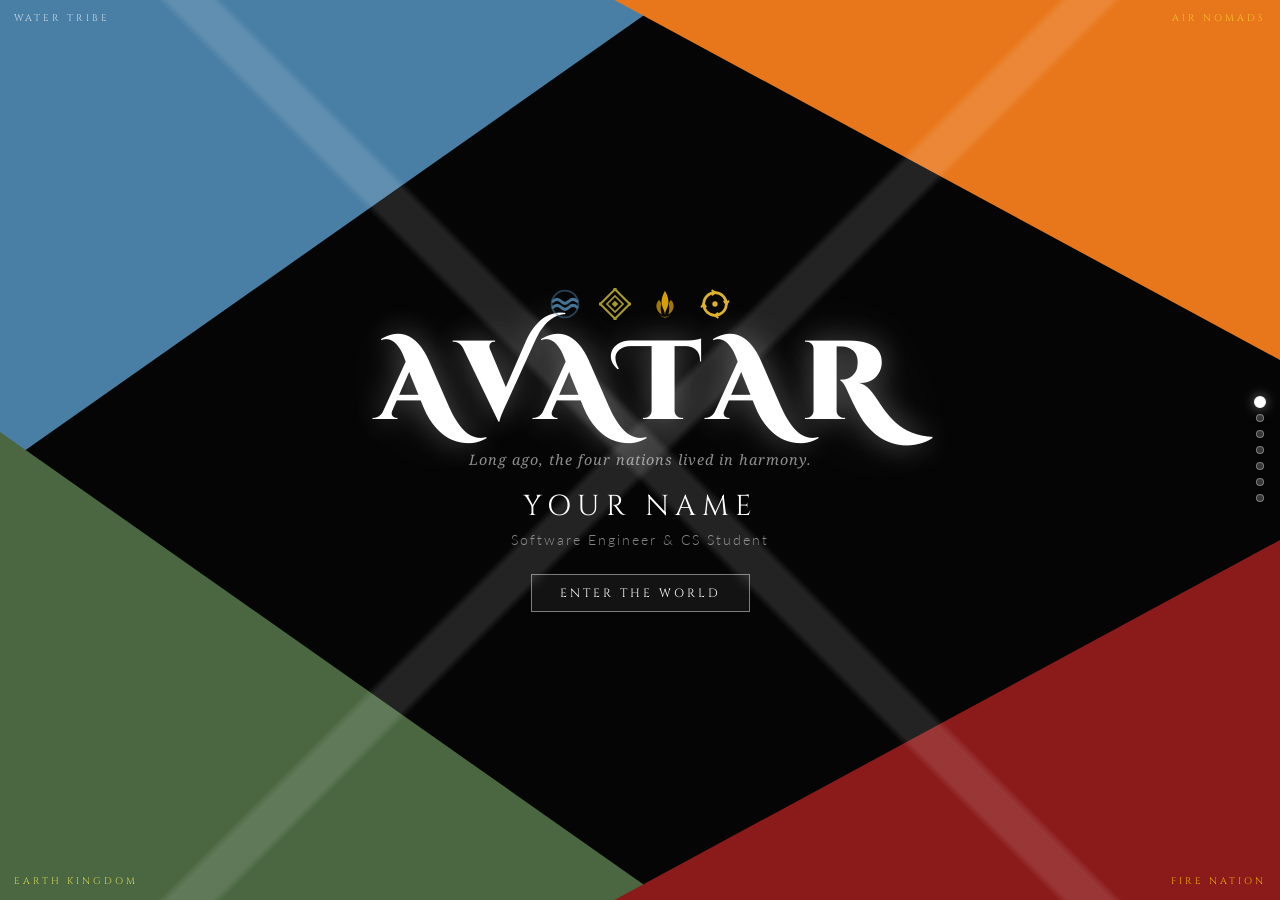
==== ATLA/index.html @ 9f396a76 "First implementation of professional portfolio - need to add 1 coding project(s) and 3 non code base" ====
<!DOCTYPE html>
<html lang="en">
<head>
  <meta charset="UTF-8" />
  <meta name="viewport" content="width=device-width, initial-scale=1.0" />
  <title>YOUR NAME — Portfolio</title>
  <link rel="stylesheet" href="style.css" />
  <link rel="preconnect" href="https://fonts.googleapis.com" />
  <link rel="preconnect" href="https://fonts.gstatic.com" crossorigin />
  <link href="https://fonts.googleapis.com/css2?family=Cinzel:wght@400;600;900&family=Cinzel+Decorative:wght@400;700;900&family=Lato:ital,wght@0,300;0,400;0,700;1,300&family=Noto+Serif:ital,wght@0,400;0,600;1,400&display=swap" rel="stylesheet" />
</head>
<body>
<div class="scenes-wrap">

<!-- ═══════════════════════════════════════════════════
     SCENE 1 · INTRO — Four Nations opening
═══════════════════════════════════════════════════ -->
<section class="scene" id="s-intro">
  <!-- Four corner triangle panels -->
  <div class="intro-tri ip-water"></div>
  <div class="intro-tri ip-earth"></div>
  <div class="intro-tri ip-fire"></div>
  <div class="intro-tri ip-air"></div>

  <!-- Diamond center void — title lives here -->
  <div class="intro-center">
    <div class="element-row">
      <!-- Water Tribe: two sinusoidal waves inside a circle -->
      <span class="el-sym el-water">
        <svg viewBox="0 0 24 24" fill="none" xmlns="http://www.w3.org/2000/svg" aria-hidden="true" width="1em" height="1em">
          <circle cx="12" cy="12" r="10" stroke="currentColor" stroke-width="1.4" opacity="0.55"/>
          <path d="M3 10 Q6 7 9 10 Q12 13 15 10 Q18 7 21 10" stroke="currentColor" stroke-width="2.2" stroke-linecap="round"/>
          <path d="M3 14.5 Q6 11.5 9 14.5 Q12 17.5 15 14.5 Q18 11.5 21 14.5" stroke="currentColor" stroke-width="2.2" stroke-linecap="round"/>
        </svg>
      </span>
      <!-- Earth Kingdom: three nested diamonds with cardinal dots -->
      <span class="el-sym el-earth">
        <svg viewBox="0 0 24 24" fill="none" xmlns="http://www.w3.org/2000/svg" aria-hidden="true" width="1em" height="1em">
          <path d="M12 1 L23 12 L12 23 L1 12 Z" stroke="currentColor" stroke-width="1.6"/>
          <path d="M12 6 L18 12 L12 18 L6 12 Z" stroke="currentColor" stroke-width="1.3"/>
          <path d="M12 9.5 L14.5 12 L12 14.5 L9.5 12 Z" fill="currentColor"/>
          <circle cx="12" cy="1"  r="1.3" fill="currentColor"/>
          <circle cx="23" cy="12" r="1.3" fill="currentColor"/>
          <circle cx="12" cy="23" r="1.3" fill="currentColor"/>
          <circle cx="1"  cy="12" r="1.3" fill="currentColor"/>
        </svg>
      </span>
      <!-- Fire Nation: triple-pronged upward flame crown -->
      <span class="el-sym el-fire">
        <svg viewBox="0 0 24 24" fill="none" xmlns="http://www.w3.org/2000/svg" aria-hidden="true" width="1em" height="1em">
          <path d="M7.5 9 C5.5 11 5 13.5 6 16 C7 18.5 9 19.5 9.5 20 C9 18 8.5 15 9 13 C9.5 11 8.5 10 7.5 9Z" fill="currentColor" opacity="0.75"/>
          <path d="M16.5 9 C18.5 11 19 13.5 18 16 C17 18.5 15 19.5 14.5 20 C15 18 15.5 15 15 13 C14.5 11 15.5 10 16.5 9Z" fill="currentColor" opacity="0.75"/>
          <path d="M12 2 C10 5.5 9 9 9.5 12 C10 15 12 17.5 12 20 C12 17.5 14 15 14.5 12 C15 9 14 5.5 12 2Z" fill="currentColor"/>
          <path d="M7.5 20 Q10 22 12 22.5 Q14 22 16.5 20 Q14 21.5 12 21.5 Q10 21.5 7.5 20Z" fill="currentColor" opacity="0.55"/>
        </svg>
      </span>
      <!-- Air Nomads: four clockwise rotating arrows (pinwheel) -->
      <span class="el-sym el-air">
        <svg viewBox="0 0 24 24" fill="none" xmlns="http://www.w3.org/2000/svg" aria-hidden="true" width="1em" height="1em">
          <path d="M12 3.5 A8.5 8.5 0 0 1 20.5 12" stroke="currentColor" stroke-width="2" stroke-linecap="round"/>
          <path d="M19 10 L20.5 12 L22 10"         stroke="currentColor" stroke-width="1.6" stroke-linecap="round" stroke-linejoin="round"/>
          <path d="M20.5 12 A8.5 8.5 0 0 1 12 20.5" stroke="currentColor" stroke-width="2" stroke-linecap="round"/>
          <path d="M14 19 L12 20.5 L14 22"          stroke="currentColor" stroke-width="1.6" stroke-linecap="round" stroke-linejoin="round"/>
          <path d="M12 20.5 A8.5 8.5 0 0 1 3.5 12"  stroke="currentColor" stroke-width="2" stroke-linecap="round"/>
          <path d="M5 14 L3.5 12 L2 14"             stroke="currentColor" stroke-width="1.6" stroke-linecap="round" stroke-linejoin="round"/>
          <path d="M3.5 12 A8.5 8.5 0 0 1 12 3.5"   stroke="currentColor" stroke-width="2" stroke-linecap="round"/>
          <path d="M10 5 L12 3.5 L10 2"             stroke="currentColor" stroke-width="1.6" stroke-linecap="round" stroke-linejoin="round"/>
          <circle cx="12" cy="12" r="2" fill="currentColor"/>
        </svg>
      </span>
    </div>
    <h1 class="intro-title">AVATAR</h1>
    <p class="intro-tagline">Long ago, the four nations lived in harmony.</p>
    <p class="intro-name">YOUR NAME</p>
    <p class="intro-role">Software Engineer &amp; CS Student</p>
    <button class="enter-btn" id="enterBtn">ENTER THE WORLD</button>
  </div>

  <!-- Corner nation labels -->
  <div class="nation-corner nc-water">WATER TRIBE</div>
  <div class="nation-corner nc-earth">EARTH KINGDOM</div>
  <div class="nation-corner nc-fire">FIRE NATION</div>
  <div class="nation-corner nc-air">AIR NOMADS</div>
</section>

<!-- ═══════════════════════════════════════════════════
     SCENE 2 · WORLD MAP — ATLA parchment map navigation
═══════════════════════════════════════════════════ -->
<section class="scene" id="s-nav">
  <div class="map-wrapper">

  <!-- Oval parchment map — proper aspect ratio, fits the scene -->
  <svg class="atla-map-svg" viewBox="0 0 960 640"
       preserveAspectRatio="xMidYMid meet"
       xmlns="http://www.w3.org/2000/svg" aria-label="Avatar world map">
    <defs>
      <!-- Oval clip for the map interior -->
      <clipPath id="mapOval">
        <ellipse cx="480" cy="320" rx="450" ry="290"/>
      </clipPath>
      <!-- Parchment paper texture -->
      <filter id="mapParch" x="-2%" y="-2%" width="104%" height="104%">
        <feTurbulence type="fractalNoise" baseFrequency="0.85" numOctaves="4" stitchTiles="stitch" result="n"/>
        <feColorMatrix type="saturate" values="0" in="n" result="gn"/>
        <feBlend in="SourceGraphic" in2="gn" mode="multiply" result="b"/>
        <feComposite in="b" in2="SourceGraphic" operator="in"/>
      </filter>
      <!-- Slightly rough ink coastlines -->
      <filter id="mapInk" x="-3%" y="-3%" width="106%" height="106%">
        <feTurbulence type="turbulence" baseFrequency="0.012 0.035" numOctaves="3" result="n"/>
        <feDisplacementMap in="SourceGraphic" in2="n" scale="2.2" xChannelSelector="R" yChannelSelector="G"/>
      </filter>
      <!-- Vignette inside oval -->
      <radialGradient id="mapVig" cx="50%" cy="50%" r="58%">
        <stop offset="50%"  stop-color="rgba(0,0,0,0)"/>
        <stop offset="100%" stop-color="rgba(24,14,4,0.6)"/>
      </radialGradient>
      <!-- Ocean color gradient -->
      <radialGradient id="mapOcean" cx="50%" cy="50%" r="65%">
        <stop offset="0%"   stop-color="#c2d4e0"/>
        <stop offset="60%"  stop-color="#aec4d4"/>
        <stop offset="100%" stop-color="#96b0c4"/>
      </radialGradient>
      <!-- Sea hatching lines -->
      <pattern id="mapSeaLines" x="0" y="0" width="12" height="12" patternUnits="userSpaceOnUse">
        <line x1="0" y1="6" x2="12" y2="6" stroke="rgba(80,115,145,0.20)" stroke-width="0.7"/>
      </pattern>
      <!-- Parchment mat gradient (oval surround) -->
      <radialGradient id="mapMat" cx="50%" cy="48%" r="58%">
        <stop offset="0%"   stop-color="#dfd0a0"/>
        <stop offset="70%"  stop-color="#c8b880"/>
        <stop offset="100%" stop-color="#b0985a"/>
      </radialGradient>
    </defs>

    <!-- ── Scene bg (visible outside the oval frame) ── -->
    <rect width="960" height="640" fill="#0e0b06"/>

    <!-- ── Parchment mat surround ── -->
    <ellipse cx="480" cy="320" rx="470" ry="306" fill="url(#mapMat)"/>
    <ellipse cx="480" cy="320" rx="470" ry="306" fill="url(#mapMat)" filter="url(#mapParch)" opacity="0.3"/>
    <!-- Outer frame double-line -->
    <ellipse cx="480" cy="320" rx="466" ry="302" fill="none" stroke="#7a5820" stroke-width="2.8" opacity="0.9"/>
    <ellipse cx="480" cy="320" rx="458" ry="294" fill="none" stroke="#7a5820" stroke-width="0.9" opacity="0.5" stroke-dasharray="6,5"/>
    <!-- Cardinal tick marks on frame -->
    <g stroke="#6a4818" stroke-width="1.8" opacity="0.7">
      <line x1="480" y1="14"  x2="480" y2="26"/>
      <line x1="480" y1="614" x2="480" y2="626"/>
      <line x1="10"  y1="320" x2="22"  y2="320"/>
      <line x1="938" y1="320" x2="950" y2="320"/>
    </g>

    <!-- ── All map content clipped to the inner oval ── -->
    <g clip-path="url(#mapOval)">

      <!-- Ocean base -->
      <rect x="30" y="30" width="900" height="580" fill="url(#mapOcean)"/>
      <!-- Sea horizontal lines (classical cartographic style) -->
      <rect x="30" y="30" width="900" height="580" fill="url(#mapSeaLines)"/>
      <!-- Light parchment grain on ocean -->
      <rect x="30" y="30" width="900" height="580" fill="url(#mapOcean)" filter="url(#mapParch)" opacity="0.18"/>

      <!-- ── Latitude grid ── -->
      <g stroke="rgba(90,70,35,0.15)" stroke-width="0.7" fill="none">
        <line x1="30" y1="160" x2="930" y2="160"/>
        <line x1="30" y1="240" x2="930" y2="240"/>
        <line x1="30" y1="320" x2="930" y2="320"/>
        <line x1="30" y1="400" x2="930" y2="400"/>
        <line x1="30" y1="480" x2="930" y2="480"/>
        <line x1="170" y1="30" x2="170" y2="610"/>
        <line x1="320" y1="30" x2="320" y2="610"/>
        <line x1="470" y1="30" x2="470" y2="610"/>
        <line x1="620" y1="30" x2="620" y2="610"/>
        <line x1="770" y1="30" x2="770" y2="610"/>
      </g>
      <!-- Equator (slightly bolder) -->
      <line x1="30" y1="320" x2="930" y2="320" stroke="rgba(90,70,35,0.28)" stroke-width="1"/>

      <!-- ── NORTHERN WATER TRIBE — top polar mass ── -->
      <g filter="url(#mapInk)">
        <path d="M 426,96 C 437,52 456,29 480,23 C 504,29 523,52 534,96
                 C 542,124 524,148 480,152 C 436,148 418,124 426,96 Z"
              fill="#c0d8e8" stroke="#3a6882" stroke-width="1.8" opacity="0.9"/>
        <!-- Ice cracks -->
        <path d="M437 66 L458 60 M463 82 L488 76 M446 104 L473 98 M490 110 L516 104"
              stroke="#88b2c8" stroke-width="0.9" fill="none" opacity="0.55"/>
        <text x="480" y="112" font-family="Georgia,serif" font-size="9.5" fill="#183a52"
              text-anchor="middle" font-style="italic" letter-spacing="0.5" opacity="0.9">NORTHERN WATER TRIBE</text>
      </g>

      <!-- ── EARTH KINGDOM — large central continent ── -->
      <g filter="url(#mapInk)">
        <!-- Main landmass -->
        <path d="M 176,192
                 C 196,156 244,138 292,134
                 C 340,130 388,146 427,162
                 C 464,178 494,206 514,234
                 C 532,260 538,293 534,326
                 C 530,359 518,388 501,413
                 C 482,441 457,461 429,472
                 C 400,484 366,488 332,481
                 C 298,474 268,457 246,434
                 C 219,408 202,374 193,338
                 C 181,297 172,256 172,222
                 C 172,208 174,198 176,192 Z"
              fill="#b4c88c" stroke="#3a5020" stroke-width="2" opacity="0.95"/>
        <!-- Parchment grain on land -->
        <path d="M 176,192 C 196,156 244,138 292,134 C 340,130 388,146 427,162 C 464,178 494,206 514,234 C 532,260 538,293 534,326 C 530,359 518,388 501,413 C 482,441 457,461 429,472 C 400,484 366,488 332,481 C 298,474 268,457 246,434 C 219,408 202,374 193,338 C 181,297 172,256 172,222 C 172,208 174,198 176,192 Z"
              fill="url(#mapMat)" filter="url(#mapParch)" opacity="0.22"/>

        <!-- Western mountain range (prominent) -->
        <g fill="none" stroke="#3a5020" stroke-width="1.5" opacity="0.72">
          <path d="M183 232 L196 210 L209 232"/><path d="M200 230 L213 208 L226 230"/>
          <path d="M218 234 L230 214 L242 234"/>
          <path d="M179 268 L192 246 L205 268"/><path d="M196 266 L209 244 L222 266"/>
          <path d="M183 302 L195 283 L207 302"/>
          <path d="M178 336 L189 318 L200 336"/>
        </g>
        <!-- Northern coast mountains -->
        <g fill="none" stroke="#3a5020" stroke-width="1.1" opacity="0.6">
          <path d="M304 150 L314 134 L324 150"/><path d="M318 148 L328 133 L338 148"/>
          <path d="M334 151 L344 136 L354 151"/>
        </g>
        <!-- Eastern plateau cliffs -->
        <g fill="none" stroke="#3a5020" stroke-width="1.1" opacity="0.55">
          <path d="M502 225 L510 210 L518 225"/><path d="M512 223 L520 209 L528 223"/>
        </g>

        <!-- Ba Sing Se — double-walled city marker -->
        <circle cx="442" cy="275" r="9"  fill="none" stroke="#3a5020" stroke-width="1.8"/>
        <circle cx="442" cy="275" r="15" fill="none" stroke="#3a5020" stroke-width="0.9" stroke-dasharray="3,3" opacity="0.5"/>
        <circle cx="442" cy="275" r="3.5" fill="#3a5020"/>
        <text x="442" y="300" font-family="Georgia,serif" font-size="8.5" fill="#222e10"
              text-anchor="middle" font-style="italic" opacity="0.88">Ba Sing Se</text>

        <!-- Si Wong Desert -->
        <ellipse cx="454" cy="378" rx="44" ry="22" fill="rgba(198,168,88,0.55)"/>
        <text x="454" y="384" font-family="Georgia,serif" font-size="7.5" fill="#5a4510"
              text-anchor="middle" font-style="italic" opacity="0.8">Si Wong Desert</text>

        <!-- Foggy Swamp -->
        <ellipse cx="238" cy="338" rx="26" ry="17" fill="rgba(72,104,54,0.38)"/>
        <text x="238" y="343" font-family="Georgia,serif" font-size="6.5" fill="#2a3e10"
              text-anchor="middle" font-style="italic" opacity="0.72">Foggy Swamp</text>

        <!-- EARTH KINGDOM label -->
        <text x="352" y="224" font-family="Georgia,serif" font-size="15.5" fill="#1e2e0a"
              text-anchor="middle" font-weight="bold" letter-spacing="3" opacity="0.82">EARTH KINGDOM</text>
      </g>

      <!-- ── FIRE NATION — eastern volcanic archipelago ── -->
      <g filter="url(#mapInk)">
        <!-- Main island -->
        <path d="M 666,228 C 684,210 716,204 746,216 C 776,228 792,259 787,290
                 C 782,320 760,340 733,346 C 706,352 681,336 669,312
                 C 656,286 656,249 666,228 Z"
              fill="#c89088" stroke="#5a2212" stroke-width="2" opacity="0.95"/>
        <!-- Volcano on main island -->
        <path d="M727 250 L720 266 L734 266 Z" fill="#5a2212" opacity="0.72"/>
        <path d="M727 248 L724 242 L730 242 Z" fill="#b04020" opacity="0.62"/>
        <!-- Capital dot -->
        <circle cx="718" cy="279" r="3.8" fill="#5a2212" opacity="0.68"/>

        <!-- Island 2 (NE) -->
        <path d="M 744,172 C 758,160 780,158 796,170 C 812,182 815,205 803,219
                 C 791,233 772,235 757,224 C 742,213 742,187 744,172 Z"
              fill="#c49088" stroke="#5a2212" stroke-width="1.6" opacity="0.9"/>

        <!-- Island 3 (SE) -->
        <path d="M 698,363 C 710,351 732,349 746,361 C 760,373 760,394 747,404
                 C 734,414 713,412 702,401 C 690,388 690,373 698,363 Z"
              fill="#be8880" stroke="#5a2212" stroke-width="1.5" opacity="0.88"/>

        <!-- Island 4 (far east) -->
        <path d="M 824,266 C 834,257 852,256 861,267 C 870,278 867,295 855,301
                 C 843,307 827,302 820,291 C 814,280 817,273 824,266 Z"
              fill="#b88078" stroke="#5a2212" stroke-width="1.3" opacity="0.85"/>

        <!-- Island 5 (NW small) -->
        <path d="M 666,163 C 674,156 686,155 693,164 C 700,173 697,186 686,190
                 C 675,194 663,188 659,178 C 656,168 660,167 666,163 Z"
              fill="#b88078" stroke="#5a2212" stroke-width="1.2" opacity="0.82"/>

        <!-- FIRE NATION label -->
        <text x="730" y="322" font-family="Georgia,serif" font-size="12" fill="#280e04"
              text-anchor="middle" font-weight="bold" letter-spacing="2.5" opacity="0.82">FIRE NATION</text>
      </g>

      <!-- ── SOUTHERN WATER TRIBE — bottom polar mass ── -->
      <g filter="url(#mapInk)">
        <path d="M 436,556 C 451,540 469,534 493,538 C 517,542 533,558 533,576
                 C 533,594 515,606 491,610 C 467,614 448,604 436,589
                 C 425,575 428,565 436,556 Z"
              fill="#c0d8e8" stroke="#3a6882" stroke-width="1.6" opacity="0.88"/>
        <path d="M447 568 L466 562 M469 580 L490 574 M495 584 L513 578"
              stroke="#88b2c8" stroke-width="0.9" fill="none" opacity="0.5"/>
        <text x="485" y="584" font-family="Georgia,serif" font-size="9" fill="#183a52"
              text-anchor="middle" font-style="italic" opacity="0.85">SOUTHERN WATER TRIBE</text>
      </g>

      <!-- ── AIR NOMAD TEMPLE MARKERS ── -->
      <!-- Reusable temple symbol repeated at 4 locations -->
      <!-- N. Air Temple ~(200,202) — NW mountains of EK -->
      <g fill="rgba(168,148,72,0.5)" stroke="#5a4818" stroke-width="1.4" opacity="0.88">
        <path d="M200 207 L211 185 L222 207 Z"/>
        <rect x="207" y="203" width="8" height="6" rx="1"/>
        <circle cx="211" cy="182" r="2.5" fill="rgba(210,178,72,0.7)" stroke="none"/>
        <text x="228" y="203" font-family="Georgia,serif" font-size="7.5" fill="#3a2e0a" font-style="italic">N. Air Temple</text>
      </g>
      <!-- E. Air Temple ~(614,260) — between EK and Fire Nation -->
      <g fill="rgba(168,148,72,0.5)" stroke="#5a4818" stroke-width="1.4" opacity="0.88">
        <path d="M614 265 L624 243 L634 265 Z"/>
        <rect x="620" y="261" width="8" height="6" rx="1"/>
        <circle cx="624" cy="240" r="2.5" fill="rgba(210,178,72,0.7)" stroke="none"/>
        <text x="638" y="261" font-family="Georgia,serif" font-size="7.5" fill="#3a2e0a" font-style="italic">E. Air Temple</text>
      </g>
      <!-- W. Air Temple ~(153,384) — western coast cliffs -->
      <g fill="rgba(168,148,72,0.5)" stroke="#5a4818" stroke-width="1.4" opacity="0.88">
        <path d="M153 389 L163 367 L173 389 Z"/>
        <rect x="159" y="385" width="8" height="6" rx="1"/>
        <circle cx="163" cy="364" r="2.5" fill="rgba(210,178,72,0.7)" stroke="none"/>
        <text x="177" y="385" font-family="Georgia,serif" font-size="7.5" fill="#3a2e0a" font-style="italic">W. Air Temple</text>
      </g>
      <!-- S. Air Temple — small island south of EK -->
      <g filter="url(#mapInk)">
        <path d="M 432,504 C 442,494 460,492 470,501 C 480,510 478,527 466,532
                 C 454,537 437,531 431,521 C 425,511 427,511 432,504 Z"
              fill="#b0c48a" stroke="#3a5020" stroke-width="1.2" opacity="0.82"/>
      </g>
      <g fill="rgba(168,148,72,0.5)" stroke="#5a4818" stroke-width="1.4" opacity="0.88">
        <path d="M444 511 L453 490 L462 511 Z"/>
        <rect x="449" y="507" width="8" height="6" rx="1"/>
        <circle cx="453" cy="487" r="2.5" fill="rgba(210,178,72,0.7)" stroke="none"/>
        <text x="466" y="508" font-family="Georgia,serif" font-size="7.5" fill="#3a2e0a" font-style="italic">S. Air Temple</text>
      </g>

      <!-- ── Ocean labels ── -->
      <text x="620" y="454" font-family="Georgia,serif" font-size="12" fill="#2e4c6a"
            text-anchor="middle" font-style="italic" opacity="0.42" transform="rotate(-6 620 454)">Eastern Sea</text>
      <text x="145" y="434" font-family="Georgia,serif" font-size="10" fill="#2e4c6a"
            text-anchor="middle" font-style="italic" opacity="0.4" transform="rotate(8 145 434)">Western Sea</text>
      <text x="590" y="195" font-family="Georgia,serif" font-size="10" fill="#2e4c6a"
            text-anchor="middle" font-style="italic" opacity="0.38">Northern Sea</text>
      <text x="420" y="488" font-family="Georgia,serif" font-size="9" fill="#2e4c6a"
            text-anchor="middle" font-style="italic" opacity="0.36">Southern Sea</text>

      <!-- ── Compass rose (inside map, bottom-right corner) ── -->
      <g transform="translate(858,557)">
        <circle r="42" fill="rgba(196,182,144,0.6)" stroke="#6a5020" stroke-width="1.4" opacity="0.72"/>
        <circle r="30" fill="none" stroke="#6a5020" stroke-width="0.65" opacity="0.4"/>
        <!-- Cardinal arrows -->
        <path d="M0 -42 L5.5 -25 L0 -18 L-5.5 -25 Z"  fill="#2e1c06"/>
        <path d="M0  42 L5.5  25 L0  18 L-5.5  25 Z"  fill="#7a5828" opacity="0.82"/>
        <path d="M-42 0 L-25 5.5 L-18 0 L-25 -5.5 Z"  fill="#7a5828" opacity="0.82"/>
        <path d="M42  0 L25  5.5 L18  0 L25 -5.5 Z"   fill="#7a5828" opacity="0.82"/>
        <!-- Intercardinals -->
        <path d="M28 -28 L21 -16 L18 -18 Z" fill="#9a7840" opacity="0.55"/>
        <path d="M28  28 L21  16 L18  18 Z" fill="#9a7840" opacity="0.55"/>
        <path d="M-28 28 L-21 16 L-18 18 Z" fill="#9a7840" opacity="0.55"/>
        <path d="M-28-28 L-21-16 L-18-18 Z" fill="#9a7840" opacity="0.55"/>
        <circle r="4.5" fill="#2e1c06"/><circle r="2.2" fill="#c8a060"/>
        <text x="0"   y="-48" font-family="Georgia,serif" font-size="11" fill="#1e1004" text-anchor="middle" font-weight="bold">N</text>
        <text x="0"   y="57"  font-family="Georgia,serif" font-size="9"  fill="#1e1004" text-anchor="middle">S</text>
        <text x="-54" y="4"   font-family="Georgia,serif" font-size="9"  fill="#1e1004" text-anchor="middle">W</text>
        <text x="54"  y="4"   font-family="Georgia,serif" font-size="9"  fill="#1e1004" text-anchor="middle">E</text>
      </g>

      <!-- ── Title cartouche (top-left) ── -->
      <rect x="30" y="34" width="178" height="46" rx="5" fill="rgba(206,190,148,0.78)" stroke="#6a5020" stroke-width="1.5"/>
      <rect x="34" y="38" width="170" height="38" rx="4" fill="none" stroke="#6a5020" stroke-width="0.7" opacity="0.55"/>
      <text x="119" y="57"  font-family="Georgia,serif" font-size="12.5" fill="#1c1004"
            text-anchor="middle" letter-spacing="1.5" font-weight="bold">THE FOUR NATIONS</text>
      <text x="119" y="70"  font-family="Georgia,serif" font-size="7.5"  fill="#3e2e10"
            text-anchor="middle" letter-spacing="1" font-style="italic">Known World · Cartographic Survey</text>

      <!-- Inner vignette (aged darkening toward edges) -->
      <ellipse cx="480" cy="320" rx="450" ry="290" fill="url(#mapVig)"/>
    </g><!-- /clip -->

    <!-- Oval border stroke on top of clipped content -->
    <ellipse cx="480" cy="320" rx="450" ry="290" fill="none" stroke="#5a3e12" stroke-width="2.2"/>
    <ellipse cx="480" cy="320" rx="446" ry="286" fill="none" stroke="#c0a060" stroke-width="0.7" opacity="0.35"/>

  </svg>

  <!-- ── Map navigation pins (positioned % over the map wrapper) ── -->
  <div class="map-pins">
    <!-- Northern Water Tribe — top center polar cap -->
    <a href="#s-projects" class="map-pin mp-water" style="top:14%;left:50%">
      <div class="pin-dot">
        <svg viewBox="0 0 24 24" fill="none" xmlns="http://www.w3.org/2000/svg" aria-hidden="true">
          <circle cx="12" cy="12" r="10" stroke="currentColor" stroke-width="1.4" opacity="0.55"/>
          <path d="M3 10 Q6 7 9 10 Q12 13 15 10 Q18 7 21 10" stroke="currentColor" stroke-width="2.2" stroke-linecap="round"/>
          <path d="M3 14.5 Q6 11.5 9 14.5 Q12 17.5 15 14.5 Q18 11.5 21 14.5" stroke="currentColor" stroke-width="2.2" stroke-linecap="round"/>
        </svg>
      </div>
      <div class="pin-label"><span class="pl-nation">Water Tribe</span><span class="pl-dest">Projects →</span></div>
    </a>
    <!-- Earth Kingdom — large central continent -->
    <a href="#s-skills" class="map-pin mp-earth" style="top:44%;left:36%">
      <div class="pin-dot">
        <svg viewBox="0 0 24 24" fill="none" xmlns="http://www.w3.org/2000/svg" aria-hidden="true">
          <path d="M12 1 L23 12 L12 23 L1 12 Z" stroke="currentColor" stroke-width="1.6"/>
          <path d="M12 6 L18 12 L12 18 L6 12 Z" stroke="currentColor" stroke-width="1.3"/>
          <path d="M12 9.5 L14.5 12 L12 14.5 L9.5 12 Z" fill="currentColor"/>
          <circle cx="12" cy="1"  r="1.3" fill="currentColor"/>
          <circle cx="23" cy="12" r="1.3" fill="currentColor"/>
          <circle cx="12" cy="23" r="1.3" fill="currentColor"/>
          <circle cx="1"  cy="12" r="1.3" fill="currentColor"/>
        </svg>
      </div>
      <div class="pin-label"><span class="pl-nation">Earth Kingdom</span><span class="pl-dest">Skills →</span></div>
    </a>
    <!-- Fire Nation — eastern archipelago -->
    <a href="#s-experience" class="map-pin mp-fire" style="top:39%;left:76%">
      <div class="pin-dot">
        <svg viewBox="0 0 24 24" fill="none" xmlns="http://www.w3.org/2000/svg" aria-hidden="true">
          <path d="M7.5 9 C5.5 11 5 13.5 6 16 C7 18.5 9 19.5 9.5 20 C9 18 8.5 15 9 13 C9.5 11 8.5 10 7.5 9Z" fill="currentColor" opacity="0.75"/>
          <path d="M16.5 9 C18.5 11 19 13.5 18 16 C17 18.5 15 19.5 14.5 20 C15 18 15.5 15 15 13 C14.5 11 15.5 10 16.5 9Z" fill="currentColor" opacity="0.75"/>
          <path d="M12 2 C10 5.5 9 9 9.5 12 C10 15 12 17.5 12 20 C12 17.5 14 15 14.5 12 C15 9 14 5.5 12 2Z" fill="currentColor"/>
        </svg>
      </div>
      <div class="pin-label"><span class="pl-nation">Fire Nation</span><span class="pl-dest">Experience →</span></div>
    </a>
    <!-- Air Nomads — Northern Air Temple in EK mountains -->
    <a href="#s-about" class="map-pin mp-air" style="top:29%;left:19%">
      <div class="pin-dot">
        <svg viewBox="0 0 24 24" fill="none" xmlns="http://www.w3.org/2000/svg" aria-hidden="true">
          <path d="M12 3.5 A8.5 8.5 0 0 1 20.5 12" stroke="currentColor" stroke-width="2" stroke-linecap="round"/>
          <path d="M19 10 L20.5 12 L22 10"          stroke="currentColor" stroke-width="1.6" stroke-linecap="round" stroke-linejoin="round"/>
          <path d="M20.5 12 A8.5 8.5 0 0 1 12 20.5"  stroke="currentColor" stroke-width="2" stroke-linecap="round"/>
          <path d="M14 19 L12 20.5 L14 22"           stroke="currentColor" stroke-width="1.6" stroke-linecap="round" stroke-linejoin="round"/>
          <path d="M12 20.5 A8.5 8.5 0 0 1 3.5 12"   stroke="currentColor" stroke-width="2" stroke-linecap="round"/>
          <path d="M5 14 L3.5 12 L2 14"              stroke="currentColor" stroke-width="1.6" stroke-linecap="round" stroke-linejoin="round"/>
          <path d="M3.5 12 A8.5 8.5 0 0 1 12 3.5"    stroke="currentColor" stroke-width="2" stroke-linecap="round"/>
          <path d="M10 5 L12 3.5 L10 2"              stroke="currentColor" stroke-width="1.6" stroke-linecap="round" stroke-linejoin="round"/>
          <circle cx="12" cy="12" r="2" fill="currentColor"/>
        </svg>
      </div>
      <div class="pin-label"><span class="pl-nation">Air Nomads</span><span class="pl-dest">About Me →</span></div>
    </a>
    <!-- Avatar — center of the world -->
    <a href="#s-contact" class="map-pin mp-all" style="top:50%;left:50%">
      <div class="pin-dot">
        <svg viewBox="0 0 24 24" xmlns="http://www.w3.org/2000/svg" aria-hidden="true">
          <circle cx="12" cy="12" r="10.5" fill="none" stroke="currentColor" stroke-width="1" opacity="0.45"/>
          <path d="M12 5 A7 7 0 0 1 12 19 A3.5 3.5 0 0 1 12 12 A3.5 3.5 0 0 0 12 5Z" fill="currentColor"/>
          <circle cx="12" cy="12" r="7" fill="none" stroke="currentColor" stroke-width="1.5"/>
          <circle cx="12" cy="15.5" r="1.5" fill="currentColor"/>
          <circle cx="12" cy="8.5"  r="1.5" fill="none" stroke="currentColor" stroke-width="1.2"/>
        </svg>
      </div>
      <div class="pin-label"><span class="pl-nation">Avatar</span><span class="pl-dest">Contact →</span></div>
    </a>
  </div>

  </div><!-- /.map-wrapper -->
</section>

<!-- ═══════════════════════════════════════════════════
     SCENE 3 · ABOUT — Air Nomad Temple
═══════════════════════════════════════════════════ -->
<section class="scene" id="s-about" data-element="air">
  <!-- Dawn sky gradient -->
  <div class="air-sky-bg"></div>

  <!-- Western Air Temple — hangs from cliff, sky fills lower 70% -->
  <svg class="air-temple-svg" viewBox="0 0 1400 560"
       preserveAspectRatio="xMidYMax meet"
       xmlns="http://www.w3.org/2000/svg" aria-label="Western Air Temple">
    <defs>
      <linearGradient id="atSkyG" x1="0" y1="0" x2="0" y2="1">
        <stop offset="0%"   stop-color="#8a3a08"/>
        <stop offset="30%"  stop-color="#c86018"/>
        <stop offset="65%"  stop-color="#f0943c"/>
        <stop offset="100%" stop-color="#fce8b0"/>
      </linearGradient>
      <linearGradient id="atCliffG" x1="0" y1="0" x2="0" y2="1">
        <stop offset="0%"   stop-color="#1e0f06"/>
        <stop offset="100%" stop-color="#4a2810"/>
      </linearGradient>
      <linearGradient id="atTowerG" x1="0" y1="0" x2="0" y2="1">
        <stop offset="0%"   stop-color="#b85510"/>
        <stop offset="100%" stop-color="#f4a030"/>
      </linearGradient>
      <linearGradient id="atEaveG" x1="0" y1="0" x2="0" y2="1">
        <stop offset="0%"   stop-color="#8a3a08"/>
        <stop offset="100%" stop-color="#c86020"/>
      </linearGradient>
    </defs>
    <!-- Sky -->
    <rect x="0" y="0" width="1400" height="560" fill="url(#atSkyG)"/>
    <!-- Atmospheric haze clouds -->
    <ellipse cx="200"  cy="380" rx="200" ry="30" fill="white" opacity="0.07"/>
    <ellipse cx="380"  cy="360" rx="160" ry="22" fill="white" opacity="0.05"/>
    <ellipse cx="900"  cy="350" rx="240" ry="32" fill="white" opacity="0.07"/>
    <ellipse cx="1150" cy="370" rx="200" ry="26" fill="white" opacity="0.05"/>
    <!-- Cliff rock face (top ~28%) -->
    <path d="M0 0 L1400 0 L1400 162
      Q1360 152 1310 168 Q1258 184 1208 158 Q1155 136 1098 164
      Q1042 192 984 158 Q928 134 864 162 Q806 188 742 158
      Q678 134 616 168 Q558 198 498 160 Q440 132 380 166
      Q320 198 258 162 Q198 136 136 168 Q76 196 0 164 Z"
      fill="url(#atCliffG)"/>
    <!-- Cliff strata -->
    <path d="M0 74 Q250 64 500 80 Q750 96 1000 72 Q1200 58 1400 76"
      stroke="#3a1a08" stroke-width="2" fill="none" opacity="0.35"/>
    <path d="M0 112 Q200 100 450 118 Q700 134 950 108 Q1150 90 1400 114"
      stroke="#3a1a08" stroke-width="1.2" fill="none" opacity="0.25"/>
    <!-- Main connecting platform bar -->
    <rect x="224" y="152" width="952" height="20" rx="3" fill="#9a4412"/>
    <rect x="224" y="152" width="952" height="5"  rx="3" fill="#f4a030" opacity="0.35"/>
    <!-- ── TOWER 1 (x=280, shorter) ── -->
    <rect x="258" y="172" width="44" height="148" fill="url(#atTowerG)"/>
    <path d="M234 210 Q280 202 326 210 L318 225 Q280 218 242 225 Z" fill="url(#atEaveG)"/>
    <path d="M226 252 Q280 244 334 252 L325 268 Q280 260 235 268 Z" fill="url(#atEaveG)"/>
    <path d="M218 294 Q280 284 342 294 L332 312 Q280 302 228 312 Z" fill="url(#atEaveG)"/>
    <ellipse cx="280" cy="326" rx="16" ry="10" fill="#ecb100" opacity="0.9"/>
    <rect x="276" y="325" width="8" height="20" fill="#dc8c24"/>
    <ellipse cx="280" cy="348" rx="11" ry="7"  fill="#f4c430" opacity="0.8"/>
    <!-- ── TOWER 2 (x=460, medium-tall) ── -->
    <rect x="436" y="172" width="48" height="190" fill="url(#atTowerG)"/>
    <path d="M408 220 Q460 212 512 220 L502 236 Q460 229 418 236 Z" fill="url(#atEaveG)"/>
    <path d="M398 268 Q460 258 522 268 L512 286 Q460 278 408 286 Z" fill="url(#atEaveG)"/>
    <path d="M388 316 Q460 304 532 316 L521 336 Q460 324 399 336 Z" fill="url(#atEaveG)"/>
    <ellipse cx="460" cy="370" rx="17" ry="11" fill="#ecb100" opacity="0.9"/>
    <rect x="456" y="370" width="8" height="22" fill="#dc8c24"/>
    <ellipse cx="460" cy="395" rx="12" ry="7"  fill="#f4c430" opacity="0.8"/>
    <!-- ── TOWER 3 CENTER (x=700, tallest) ── -->
    <rect x="674" y="154" width="52" height="234" fill="url(#atTowerG)"/>
    <path d="M638 204 Q700 194 762 204 L750 222 Q700 213 650 222 Z" fill="url(#atEaveG)"/>
    <path d="M626 254 Q700 244 774 254 L761 272 Q700 262 639 272 Z" fill="url(#atEaveG)"/>
    <path d="M614 304 Q700 292 786 304 L772 324 Q700 312 628 324 Z" fill="url(#atEaveG)"/>
    <path d="M602 356 Q700 342 798 356 L783 378 Q700 365 617 378 Z" fill="url(#atEaveG)"/>
    <ellipse cx="700" cy="394" rx="20" ry="13" fill="#ecb100" opacity="0.95"/>
    <rect x="696" y="393" width="8" height="28" fill="#dc8c24"/>
    <ellipse cx="700" cy="424" rx="14" ry="9"  fill="#f4c430" opacity="0.85"/>
    <!-- ── TOWER 4 (x=940, medium-tall) ── -->
    <rect x="916" y="172" width="48" height="190" fill="url(#atTowerG)"/>
    <path d="M888 220 Q940 212 992 220 L982 236 Q940 229 898 236 Z" fill="url(#atEaveG)"/>
    <path d="M878 268 Q940 258 1002 268 L992 286 Q940 278 888 286 Z" fill="url(#atEaveG)"/>
    <path d="M868 316 Q940 304 1012 316 L1001 336 Q940 324 879 336 Z" fill="url(#atEaveG)"/>
    <ellipse cx="940" cy="370" rx="17" ry="11" fill="#ecb100" opacity="0.9"/>
    <rect x="936" y="370" width="8" height="22" fill="#dc8c24"/>
    <ellipse cx="940" cy="395" rx="12" ry="7"  fill="#f4c430" opacity="0.8"/>
    <!-- ── TOWER 5 (x=1120, shorter) ── -->
    <rect x="1098" y="172" width="44" height="148" fill="url(#atTowerG)"/>
    <path d="M1074 210 Q1120 202 1166 210 L1158 225 Q1120 218 1082 225 Z" fill="url(#atEaveG)"/>
    <path d="M1066 252 Q1120 244 1174 252 L1165 268 Q1120 260 1075 268 Z" fill="url(#atEaveG)"/>
    <path d="M1058 294 Q1120 284 1182 294 L1172 312 Q1120 302 1068 312 Z" fill="url(#atEaveG)"/>
    <ellipse cx="1120" cy="326" rx="16" ry="10" fill="#ecb100" opacity="0.9"/>
    <rect x="1116" y="325" width="8" height="20" fill="#dc8c24"/>
    <ellipse cx="1120" cy="348" rx="11" ry="7"  fill="#f4c430" opacity="0.8"/>
    <!-- Walkway bridges between towers -->
    <rect x="302"  y="162" width="134" height="9" rx="3" fill="#9a4412" opacity="0.85"/>
    <rect x="484"  y="162" width="190" height="9" rx="3" fill="#9a4412" opacity="0.85"/>
    <rect x="726"  y="162" width="190" height="9" rx="3" fill="#9a4412" opacity="0.85"/>
    <rect x="964"  y="162" width="134" height="9" rx="3" fill="#9a4412" opacity="0.85"/>
    <!-- Air Nomad arrow etched on centre tower -->
    <path d="M694 174 L706 174 M700 168 L700 182" stroke="#f4c430" stroke-width="1.8" opacity="0.6"/>
    <path d="M697 168 L700 163 L703 168" stroke="#f4c430" stroke-width="1.4" fill="none" opacity="0.6"/>
  </svg>

  <!-- Animated clouds -->
  <div class="cloud ac-1"></div>
  <div class="cloud ac-2"></div>
  <div class="cloud ac-3"></div>

  <!-- Appa silhouette flying -->
  <div class="appa-wrap">
    <svg class="appa-svg" viewBox="0 0 340 200" xmlns="http://www.w3.org/2000/svg" aria-label="Appa the flying bison">
      <!-- Body (white fur) -->
      <ellipse cx="165" cy="118" rx="128" ry="56" fill="#ede8e0"/>
      <!-- Brown saddle stripe along back -->
      <ellipse cx="155" cy="64" rx="88" ry="16" fill="#7a5018" opacity="0.85"/>
      <!-- Saddle platform -->
      <rect x="108" y="48" width="96" height="22" rx="8" fill="#956020"/>
      <rect x="120" y="42" width="72" height="14" rx="5" fill="#b87828" opacity="0.7"/>
      <!-- Head -->
      <ellipse cx="272" cy="108" rx="50" ry="44" fill="#ede8e0"/>
      <!-- Horns -->
      <path d="M258 68 Q254 50 249 40" stroke="#c0a878" stroke-width="7" fill="none" stroke-linecap="round"/>
      <path d="M276 64 Q279 46 283 36" stroke="#c0a878" stroke-width="7" fill="none" stroke-linecap="round"/>
      <!-- Eyes -->
      <circle cx="288" cy="100" r="8" fill="#1a1205"/>
      <circle cx="290" cy="98" r="3" fill="white" opacity="0.9"/>
      <!-- Nose -->
      <ellipse cx="314" cy="114" rx="11" ry="7" fill="#c09878"/>
      <ellipse cx="310" cy="114" rx="3.5" ry="3" fill="#7a4830"/>
      <ellipse cx="317" cy="114" rx="3.5" ry="3" fill="#7a4830"/>
      <!-- Smile -->
      <path d="M297 126 Q308 133 318 125" stroke="#7a4830" stroke-width="2.5" fill="none" stroke-linecap="round"/>
      <!-- Forehead arrow (blue) -->
      <path d="M257 85 L282 85 M277 80 L282 85 L277 90" stroke="#4a82c0" stroke-width="3.5" fill="none" stroke-linecap="round" stroke-linejoin="round"/>
      <!-- Tail -->
      <path d="M38 118 Q16 106 8 90 Q4 74 18 72 Q30 72 36 86 Q28 76 40 80Z" fill="#ede8e0"/>
      <!-- Six legs -->
      <rect x="86"  y="166" width="24" height="30" rx="11" fill="#d8d0c0"/>
      <rect x="124" y="168" width="24" height="28" rx="11" fill="#d8d0c0"/>
      <rect x="162" y="168" width="24" height="28" rx="11" fill="#d8d0c0"/>
      <rect x="200" y="166" width="24" height="30" rx="11" fill="#d8d0c0"/>
      <rect x="63"  y="158" width="22" height="26" rx="10" fill="#d8d0c0"/>
      <rect x="228" y="158" width="22" height="26" rx="10" fill="#d8d0c0"/>
    </svg>
  </div>

  <!-- Decorative air nomad arrows -->
  <svg class="air-arrow-deco" viewBox="0 0 400 40" xmlns="http://www.w3.org/2000/svg" aria-hidden="true">
    <path d="M0 20 Q100 5 200 20 Q300 35 400 20" stroke="#d4820a" stroke-width="2" fill="none" opacity="0.5"/>
    <path d="M180 20 L200 8 M200 8 L220 20" stroke="#d4820a" stroke-width="2" fill="none" stroke-linecap="round"/>
  </svg>

  <!-- Parchment scroll: About info -->
  <div class="about-scroll">
    <div class="scroll-endcap sc-top"></div>
    <div class="scroll-body">
      <p class="scroll-nation-tag">✦ AIR NOMADS · ABOUT ✦</p>
      <h2 class="scroll-name">Your Name</h2>
      <p class="scroll-title-text">Software Engineer &amp; CS Student</p>
      <div class="scroll-rule">— ✦ —</div>
      <p class="scroll-bio">
        Like the wind that carries the world forward, I move freely across disciplines —
        backend systems, frontend craft, and everything in between. Currently pursuing my
        B.S. in Computer Science at Your University.
      </p>
      <div class="scroll-details">
        <div class="sd-row"><span class="sdk">School</span><span class="sdv">Your University</span></div>
        <div class="sd-row"><span class="sdk">Major</span><span class="sdv">B.S. Computer Science</span></div>
        <div class="sd-row"><span class="sdk">Interests</span><span class="sdv">Full-Stack · Systems · ML</span></div>
      </div>
    </div>
    <div class="scroll-endcap sc-bot"></div>
  </div>

  <a href="#s-nav" class="back-link">← World Map</a>
  <div class="scene-label sl-air">AIR NOMADS</div>
</section>

<!-- ═══════════════════════════════════════════════════
     SCENE 4 · SKILLS — Earth Kingdom / Ba Sing Se
═══════════════════════════════════════════════════ -->
<section class="scene" id="s-skills" data-element="earth">
  <!-- Sky + ground -->
  <div class="earth-sky-bg"></div>
  <div class="earth-ground-layer"></div>

  <!-- ── BA SING SE CITY SKYLINE (behind wall) ── -->
  <svg class="bss-city-svg" viewBox="0 0 1400 460"
       preserveAspectRatio="xMidYMax meet"
       xmlns="http://www.w3.org/2000/svg" aria-label="Ba Sing Se city skyline">
    <defs>
      <linearGradient id="cityHazeG" x1="0" y1="0" x2="0" y2="1">
        <stop offset="0%"   stop-color="#6a9060" stop-opacity="0"/>
        <stop offset="65%"  stop-color="#6a9060" stop-opacity="0.5"/>
        <stop offset="100%" stop-color="#4a7030" stop-opacity="0.9"/>
      </linearGradient>
      <linearGradient id="pagodaRoofG" x1="0" y1="0" x2="0" y2="1">
        <stop offset="0%"   stop-color="#3a5a30"/>
        <stop offset="100%" stop-color="#2a4020"/>
      </linearGradient>
    </defs>
    <!-- ── Main Central Pagoda (x=700, rises to y=10) ── -->
    <rect x="692" y="10" width="16" height="22" fill="#4a6741"/>
    <path d="M684 10 Q700 3 716 10 L710 18 Q700 14 690 18 Z" fill="#3a5a30"/>
    <rect x="682" y="32" width="36" height="24" fill="#506e46"/>
    <path d="M672 32 Q700 24 728 32 L722 42 Q700 36 678 42 Z" fill="url(#pagodaRoofG)"/>
    <rect x="668" y="56" width="64" height="30" fill="#4a6741"/>
    <path d="M654 56 Q700 46 746 56 L738 68 Q700 60 662 68 Z" fill="url(#pagodaRoofG)"/>
    <rect x="648" y="86" width="104" height="374" fill="#3d5a35"/>
    <path d="M632 86 Q700 74 768 86 L758 100 Q700 92 642 100 Z" fill="url(#pagodaRoofG)"/>
    <line x1="700" y1="0" x2="700" y2="10" stroke="#d7d85a" stroke-width="3"/>
    <circle cx="700" cy="0" r="4" fill="#d7d85a"/>
    <!-- ── Left Pagoda (x=340) ── -->
    <rect x="328" y="38" width="24" height="18" fill="#4a6741"/>
    <path d="M318 38 Q340 31 362 38 L357 47 Q340 42 323 47 Z" fill="url(#pagodaRoofG)"/>
    <rect x="316" y="56" width="48" height="26" fill="#506e46"/>
    <path d="M304 56 Q340 48 376 56 L370 67 Q340 60 310 67 Z" fill="url(#pagodaRoofG)"/>
    <rect x="300" y="82" width="80" height="378" fill="#3d5a35"/>
    <path d="M286 82 Q340 74 394 82 L386 94 Q340 87 294 94 Z" fill="url(#pagodaRoofG)"/>
    <line x1="340" y1="28" x2="340" y2="38" stroke="#d7d85a" stroke-width="2.5"/>
    <circle cx="340" cy="28" r="3" fill="#d7d85a"/>
    <!-- ── Right Pagoda (x=1060) ── -->
    <rect x="1048" y="38" width="24" height="18" fill="#4a6741"/>
    <path d="M1038 38 Q1060 31 1082 38 L1077 47 Q1060 42 1043 47 Z" fill="url(#pagodaRoofG)"/>
    <rect x="1036" y="56" width="48" height="26" fill="#506e46"/>
    <path d="M1024 56 Q1060 48 1096 56 L1090 67 Q1060 60 1030 67 Z" fill="url(#pagodaRoofG)"/>
    <rect x="1020" y="82" width="80" height="378" fill="#3d5a35"/>
    <path d="M1006 82 Q1060 74 1114 82 L1106 94 Q1060 87 1014 94 Z" fill="url(#pagodaRoofG)"/>
    <line x1="1060" y1="28" x2="1060" y2="38" stroke="#d7d85a" stroke-width="2.5"/>
    <circle cx="1060" cy="28" r="3" fill="#d7d85a"/>
    <!-- ── Dense cityscape fill: left cluster ── -->
    <rect x="80"  y="68" width="28" height="392" fill="#3a5428"/>
    <path d="M72 68 Q94 62 116 68 L110 77 Q94 71 78 77 Z" fill="url(#pagodaRoofG)"/>
    <rect x="140" y="76" width="22" height="384" fill="#3a5428"/>
    <path d="M132 76 Q151 70 170 76 L165 84 Q151 78 137 84 Z" fill="url(#pagodaRoofG)"/>
    <rect x="190" y="83" width="26" height="377" fill="#3a5428"/>
    <path d="M182 83 Q203 77 224 83 L219 91 Q203 85 188 91 Z" fill="url(#pagodaRoofG)"/>
    <rect x="236" y="72" width="20" height="388" fill="#425e38"/>
    <!-- Mid-left cluster -->
    <rect x="420" y="72" width="20" height="388" fill="#3a5428"/>
    <path d="M413 72 Q430 66 447 72 L443 80 Q430 74 417 80 Z" fill="url(#pagodaRoofG)"/>
    <rect x="468" y="80" width="24" height="380" fill="#3a5428"/>
    <rect x="518" y="68" width="22" height="392" fill="#425e38"/>
    <path d="M510 68 Q529 62 548 68 L543 77 Q529 70 515 77 Z" fill="url(#pagodaRoofG)"/>
    <rect x="568" y="76" width="18" height="384" fill="#3a5428"/>
    <!-- Mid-right cluster -->
    <rect x="810" y="75" width="20" height="385" fill="#3a5428"/>
    <rect x="852" y="68" width="22" height="392" fill="#425e38"/>
    <path d="M844 68 Q863 62 882 68 L877 77 Q863 70 849 77 Z" fill="url(#pagodaRoofG)"/>
    <rect x="906" y="80" width="24" height="380" fill="#3a5428"/>
    <rect x="958" y="72" width="20" height="388" fill="#3a5428"/>
    <path d="M950 72 Q968 66 986 72 L982 80 Q968 74 954 80 Z" fill="url(#pagodaRoofG)"/>
    <!-- Right cluster -->
    <rect x="1150" y="78" width="26" height="382" fill="#3a5428"/>
    <path d="M1142 78 Q1163 72 1184 78 L1179 86 Q1163 80 1148 86 Z" fill="url(#pagodaRoofG)"/>
    <rect x="1200" y="68" width="22" height="392" fill="#425e38"/>
    <path d="M1192 68 Q1211 62 1230 68 L1225 77 Q1211 70 1197 77 Z" fill="url(#pagodaRoofG)"/>
    <rect x="1252" y="80" width="20" height="380" fill="#3a5428"/>
    <rect x="1292" y="72" width="28" height="388" fill="#3a5428"/>
    <!-- Lantern accents at roofline -->
    <circle cx="340"  cy="94"  r="3"   fill="#d7d85a" opacity="0.7"/>
    <circle cx="700"  cy="102" r="3.5" fill="#d7d85a" opacity="0.7"/>
    <circle cx="1060" cy="94"  r="3"   fill="#d7d85a" opacity="0.7"/>
    <circle cx="460"  cy="88"  r="2.5" fill="#d7d85a" opacity="0.55"/>
    <circle cx="870"  cy="86"  r="2.5" fill="#d7d85a" opacity="0.55"/>
    <circle cx="200"  cy="90"  r="2"   fill="#d7d85a" opacity="0.5"/>
    <circle cx="1180" cy="88"  r="2"   fill="#d7d85a" opacity="0.5"/>
    <!-- Atmospheric haze (distance effect over city) -->
    <rect x="0" y="0" width="1400" height="460" fill="url(#cityHazeG)"/>
  </svg>

  <!-- ── BA SING SE OUTER WALL ── -->
  <div class="bss-scene">
    <svg class="bss-wall-svg" viewBox="0 0 1400 460" preserveAspectRatio="xMidYMax meet"
         xmlns="http://www.w3.org/2000/svg" aria-label="Ba Sing Se outer wall">
      <defs>
        <!-- Offset stone block pattern (row A) -->
        <pattern id="stoneA" x="0" y="0" width="70" height="44" patternUnits="userSpaceOnUse">
          <rect width="70" height="44" fill="#7a7a58"/>
          <rect width="68" height="42" x="1" y="1" fill="none" stroke="#525238" stroke-width="1.2" opacity="0.7"/>
        </pattern>
        <!-- Stone block pattern offset (row B) -->
        <pattern id="stoneB" x="35" y="0" width="70" height="44" patternUnits="userSpaceOnUse">
          <rect width="70" height="44" fill="#727054"/>
          <rect width="68" height="42" x="1" y="1" fill="none" stroke="#4e4c34" stroke-width="1.2" opacity="0.7"/>
        </pattern>
        <!-- Top shadow gradient -->
        <linearGradient id="wallShade" x1="0" y1="0" x2="0" y2="1">
          <stop offset="0%"   stop-color="#8a8a68"/>
          <stop offset="40%"  stop-color="#6e6e50"/>
          <stop offset="100%" stop-color="#555540"/>
        </linearGradient>
        <!-- Worn edge on wall top -->
        <linearGradient id="topEdge" x1="0" y1="0" x2="0" y2="1">
          <stop offset="0%"  stop-color="#c8c890" stop-opacity="0.4"/>
          <stop offset="100%" stop-color="transparent"/>
        </linearGradient>
      </defs>

      <!-- ── Wall body (main mass, even rows) ── -->
      <rect x="0" y="130" width="1400" height="330" fill="url(#stoneA)"/>
      <!-- Odd row overlay for brick offset illusion -->
      <rect x="0" y="152" width="1400" height="22" fill="url(#stoneB)" opacity="0.6"/>
      <rect x="0" y="196" width="1400" height="22" fill="url(#stoneB)" opacity="0.6"/>
      <rect x="0" y="240" width="1400" height="22" fill="url(#stoneB)" opacity="0.6"/>
      <rect x="0" y="284" width="1400" height="22" fill="url(#stoneB)" opacity="0.6"/>
      <rect x="0" y="328" width="1400" height="22" fill="url(#stoneB)" opacity="0.6"/>
      <rect x="0" y="372" width="1400" height="22" fill="url(#stoneB)" opacity="0.6"/>
      <!-- Shade gradient over wall -->
      <rect x="0" y="130" width="1400" height="330" fill="url(#wallShade)" opacity="0.55"/>
      <!-- Top edge highlight -->
      <rect x="0" y="130" width="1400" height="28" fill="url(#topEdge)"/>

      <!-- ── Battlements (crenellations) along wall top ── -->
      <!-- Merlons: 36px wide, 42px tall, spaced 58px apart -->
      <g fill="#6a6a4c" stroke="#484830" stroke-width="1">
        <!-- Generate merlons programmatically: x = 10 + i*58, up to 1400 -->
        <rect x="10"   y="90"  width="36" height="42"/><rect x="68"  y="90"  width="36" height="42"/>
        <rect x="126"  y="90"  width="36" height="42"/><rect x="184" y="90"  width="36" height="42"/>
        <rect x="242"  y="90"  width="36" height="42"/><rect x="300" y="90"  width="36" height="42"/>
        <rect x="358"  y="90"  width="36" height="42"/><rect x="416" y="90"  width="36" height="42"/>
        <rect x="474"  y="90"  width="36" height="42"/><rect x="532" y="90"  width="36" height="42"/>
        <rect x="590"  y="90"  width="36" height="42"/><rect x="648" y="90"  width="36" height="42"/>
        <rect x="706"  y="90"  width="36" height="42"/><rect x="764" y="90"  width="36" height="42"/>
        <rect x="822"  y="90"  width="36" height="42"/><rect x="880" y="90"  width="36" height="42"/>
        <rect x="938"  y="90"  width="36" height="42"/><rect x="996" y="90"  width="36" height="42"/>
        <rect x="1054" y="90"  width="36" height="42"/><rect x="1112" y="90" width="36" height="42"/>
        <rect x="1170" y="90"  width="36" height="42"/><rect x="1228" y="90" width="36" height="42"/>
        <rect x="1286" y="90"  width="36" height="42"/><rect x="1344" y="90" width="36" height="42"/>
      </g>
      <!-- Merlon top edge highlight -->
      <g fill="#9a9a70" opacity="0.5">
        <rect x="10"   y="90"  width="36" height="4"/><rect x="68"  y="90"  width="36" height="4"/>
        <rect x="126"  y="90"  width="36" height="4"/><rect x="184" y="90"  width="36" height="4"/>
        <rect x="242"  y="90"  width="36" height="4"/><rect x="300" y="90"  width="36" height="4"/>
        <rect x="358"  y="90"  width="36" height="4"/><rect x="416" y="90"  width="36" height="4"/>
        <rect x="474"  y="90"  width="36" height="4"/><rect x="532" y="90"  width="36" height="4"/>
        <rect x="590"  y="90"  width="36" height="4"/><rect x="648" y="90"  width="36" height="4"/>
        <rect x="706"  y="90"  width="36" height="4"/><rect x="764" y="90"  width="36" height="4"/>
        <rect x="822"  y="90"  width="36" height="4"/><rect x="880" y="90"  width="36" height="4"/>
        <rect x="938"  y="90"  width="36" height="4"/><rect x="996" y="90"  width="36" height="4"/>
        <rect x="1054" y="90"  width="36" height="4"/><rect x="1112" y="90" width="36" height="4"/>
        <rect x="1170" y="90"  width="36" height="4"/><rect x="1228" y="90" width="36" height="4"/>
        <rect x="1286" y="90"  width="36" height="4"/><rect x="1344" y="90" width="36" height="4"/>
      </g>

      <!-- ── Left Watchtower ── -->
      <rect x="60"  y="30" width="130" height="430" fill="#686850" stroke="#484830" stroke-width="2"/>
      <rect x="60"  y="30" width="130" height="430" fill="url(#stoneA)" opacity="0.85"/>
      <rect x="60"  y="30" width="130" height="430" fill="url(#wallShade)" opacity="0.4"/>
      <!-- Tower top platform -->
      <rect x="46"  y="18" width="158" height="20" fill="#787858" stroke="#484830" stroke-width="1.5"/>
      <!-- Tower battlements -->
      <g fill="#686848"><rect x="50"  y="0" width="24" height="22"/><rect x="84"  y="0" width="24" height="22"/>
        <rect x="118" y="0" width="24" height="22"/><rect x="152" y="0" width="24" height="22"/><rect x="186" y="0" width="24" height="22"/></g>
      <!-- Tower windows (arrow slits) -->
      <rect x="116" y="60"  width="18" height="36" rx="9" fill="#2a2a1a"/>
      <rect x="116" y="120" width="18" height="36" rx="9" fill="#2a2a1a"/>
      <rect x="116" y="180" width="18" height="36" rx="9" fill="#2a2a1a"/>
      <!-- Torch bracket -->
      <rect x="125" y="55" width="4" height="16" fill="#5a4020"/>
      <ellipse cx="127" cy="52" rx="6" ry="9" fill="#f0a820" opacity="0.85"/>
      <ellipse cx="127" cy="48" rx="4" ry="7" fill="#ffe060" opacity="0.7"/>

      <!-- ── Right Watchtower ── -->
      <rect x="1210" y="30" width="130" height="430" fill="#686850" stroke="#484830" stroke-width="2"/>
      <rect x="1210" y="30" width="130" height="430" fill="url(#stoneA)" opacity="0.85"/>
      <rect x="1210" y="30" width="130" height="430" fill="url(#wallShade)" opacity="0.4"/>
      <rect x="1196" y="18" width="158" height="20" fill="#787858" stroke="#484830" stroke-width="1.5"/>
      <g fill="#686848"><rect x="1200" y="0" width="24" height="22"/><rect x="1234" y="0" width="24" height="22"/>
        <rect x="1268" y="0" width="24" height="22"/><rect x="1302" y="0" width="24" height="22"/><rect x="1336" y="0" width="24" height="22"/></g>
      <rect x="1266" y="60"  width="18" height="36" rx="9" fill="#2a2a1a"/>
      <rect x="1266" y="120" width="18" height="36" rx="9" fill="#2a2a1a"/>
      <rect x="1266" y="180" width="18" height="36" rx="9" fill="#2a2a1a"/>
      <rect x="1271" y="55" width="4" height="16" fill="#5a4020"/>
      <ellipse cx="1273" cy="52" rx="6" ry="9" fill="#f0a820" opacity="0.85"/>
      <ellipse cx="1273" cy="48" rx="4" ry="7" fill="#ffe060" opacity="0.7"/>

      <!-- ── Gate arch (center) ── -->
      <!-- Gate body -->
      <rect x="628" y="130" width="144" height="330" fill="#585840" stroke="#404030" stroke-width="2"/>
      <!-- Arch opening (the gate tunnel) -->
      <path d="M648 460 L648 250 Q700 195 752 250 L752 460 Z" fill="#1a1a10"/>
      <!-- Arch surround stones -->
      <path d="M632 460 L632 248 Q700 182 768 248 L768 460" fill="none" stroke="#8a8a60" stroke-width="5"/>
      <path d="M636 460 L636 250 Q700 190 764 250 L764 460" fill="none" stroke="#6a6a48" stroke-width="2" stroke-dasharray="6,4" opacity="0.5"/>
      <!-- Gate keystone -->
      <path d="M692 196 L700 185 L708 196 L700 200 Z" fill="#9a9a70"/>
      <!-- Gate door (partially open, right side visible) -->
      <rect x="704" y="254" width="44" height="206" fill="#3a2a10" stroke="#2a1a08" stroke-width="2"/>
      <rect x="706" y="260" width="4"  height="180" fill="#5a4020" opacity="0.5"/>
      <rect x="714" y="260" width="4"  height="180" fill="#5a4020" opacity="0.5"/>
      <circle cx="708" cy="360" r="5" fill="#c8a030"/>
      <!-- Gate EK symbol carved above arch -->
      <path d="M700 160 L718 178 L700 196 L682 178 Z" fill="none" stroke="#9ab060" stroke-width="2.5" opacity="0.7"/>
      <path d="M700 167 L711 178 L700 189 L689 178 Z" fill="none" stroke="#9ab060" stroke-width="1.5" opacity="0.6"/>
      <circle cx="700" cy="160" r="2.5" fill="#9ab060" opacity="0.7"/>
      <circle cx="718" cy="178" r="2.5" fill="#9ab060" opacity="0.7"/>
      <circle cx="700" cy="196" r="2.5" fill="#9ab060" opacity="0.7"/>
      <circle cx="682" cy="178" r="2.5" fill="#9ab060" opacity="0.7"/>

      <!-- ── Wall crack & damage from drill (right side) ── -->
      <path d="M1050 130 L1080 175 L1055 210 L1090 265 L1060 290 L1100 330" stroke="#3a3a28" stroke-width="3" fill="none" opacity="0.7"/>
      <path d="M1080 130 L1065 170 L1095 215" stroke="#3a3a28" stroke-width="2" fill="none" opacity="0.5"/>
      <path d="M1040 190 L1060 175 L1085 195" stroke="#3a3a28" stroke-width="1.5" fill="none" opacity="0.4"/>
    </svg>
  </div>

  <!-- ── FIRE NATION DRILL ── -->
  <div class="fn-drill-wrap">
    <svg class="fn-drill-svg" viewBox="0 0 680 280" xmlns="http://www.w3.org/2000/svg" aria-label="Fire Nation drill">
      <defs>
        <linearGradient id="drillMetal" x1="0" y1="0" x2="0" y2="1">
          <stop offset="0%"   stop-color="#6a3020"/>
          <stop offset="30%"  stop-color="#8a4030"/>
          <stop offset="70%"  stop-color="#5a2818"/>
          <stop offset="100%" stop-color="#3a1808"/>
        </linearGradient>
        <linearGradient id="drillCone" x1="0" y1="0" x2="1" y2="0">
          <stop offset="0%"   stop-color="#4a2010"/>
          <stop offset="60%"  stop-color="#7a3828"/>
          <stop offset="100%" stop-color="#9a4838"/>
        </linearGradient>
        <linearGradient id="drillPlate" x1="0" y1="0" x2="0" y2="1">
          <stop offset="0%"   stop-color="#5a3028"/>
          <stop offset="100%" stop-color="#3a1810"/>
        </linearGradient>
        <radialGradient id="steamGrad" cx="50%" cy="100%" r="60%">
          <stop offset="0%"  stop-color="rgba(220,210,190,0.7)"/>
          <stop offset="100%" stop-color="rgba(180,170,150,0)"/>
        </radialGradient>
      </defs>

      <!-- Steam clouds (behind drill) -->
      <ellipse cx="600" cy="55"  rx="55" ry="32" fill="url(#steamGrad)" class="drill-steam ds1"/>
      <ellipse cx="540" cy="40"  rx="42" ry="26" fill="url(#steamGrad)" class="drill-steam ds2"/>
      <ellipse cx="490" cy="60"  rx="38" ry="22" fill="url(#steamGrad)" class="drill-steam ds3"/>

      <!-- Track / base platform -->
      <rect x="60" y="224" width="608" height="28" rx="4" fill="#3a1e10" stroke="#2a1208" stroke-width="2"/>
      <!-- Track wheels -->
      <circle cx="110"  cy="246" r="18" fill="#2a1208" stroke="#5a3020" stroke-width="3"/>
      <circle cx="200"  cy="246" r="18" fill="#2a1208" stroke="#5a3020" stroke-width="3"/>
      <circle cx="300"  cy="246" r="18" fill="#2a1208" stroke="#5a3020" stroke-width="3"/>
      <circle cx="400"  cy="246" r="18" fill="#2a1208" stroke="#5a3020" stroke-width="3"/>
      <circle cx="500"  cy="246" r="18" fill="#2a1208" stroke="#5a3020" stroke-width="3"/>
      <circle cx="600"  cy="246" r="18" fill="#2a1208" stroke="#5a3020" stroke-width="3"/>
      <!-- Wheel spokes -->
      <g stroke="#4a2818" stroke-width="2" opacity="0.7">
        <line x1="110" y1="228" x2="110" y2="264"/><line x1="92" y1="246" x2="128" y2="246"/>
        <line x1="200" y1="228" x2="200" y2="264"/><line x1="182" y1="246" x2="218" y2="246"/>
        <line x1="300" y1="228" x2="300" y2="264"/><line x1="282" y1="246" x2="318" y2="246"/>
        <line x1="400" y1="228" x2="400" y2="264"/><line x1="382" y1="246" x2="418" y2="246"/>
        <line x1="500" y1="228" x2="500" y2="264"/><line x1="482" y1="246" x2="518" y2="246"/>
        <line x1="600" y1="228" x2="600" y2="264"/><line x1="582" y1="246" x2="618" y2="246"/>
      </g>

      <!-- Main drill body (cylinder) -->
      <rect x="180" y="80" width="480" height="148" rx="8" fill="url(#drillMetal)" stroke="#2a1208" stroke-width="2.5"/>
      <!-- Riveted plate seams -->
      <line x1="280" y1="80" x2="280" y2="228" stroke="#2a1208" stroke-width="3"/>
      <line x1="380" y1="80" x2="380" y2="228" stroke="#2a1208" stroke-width="3"/>
      <line x1="480" y1="80" x2="480" y2="228" stroke="#2a1208" stroke-width="3"/>
      <line x1="580" y1="80" x2="580" y2="228" stroke="#2a1208" stroke-width="3"/>
      <!-- Rivet dots along seams -->
      <g fill="#5a3020">
        <circle cx="280" cy="96"  r="4"/><circle cx="280" cy="128" r="4"/><circle cx="280" cy="160" r="4"/><circle cx="280" cy="192" r="4"/>
        <circle cx="380" cy="96"  r="4"/><circle cx="380" cy="128" r="4"/><circle cx="380" cy="160" r="4"/><circle cx="380" cy="192" r="4"/>
        <circle cx="480" cy="96"  r="4"/><circle cx="480" cy="128" r="4"/><circle cx="480" cy="160" r="4"/><circle cx="480" cy="192" r="4"/>
        <circle cx="580" cy="96"  r="4"/><circle cx="580" cy="128" r="4"/><circle cx="580" cy="160" r="4"/><circle cx="580" cy="192" r="4"/>
      </g>
      <!-- Horizontal band highlight -->
      <rect x="180" y="80"  width="480" height="18" fill="rgba(180,90,60,0.25)" rx="4"/>
      <rect x="180" y="210" width="480" height="18" fill="rgba(0,0,0,0.3)" rx="4"/>

      <!-- Fire Nation emblem on body -->
      <path d="M430 150 L445 130 L460 150 L445 165 Z" fill="none" stroke="#d4841a" stroke-width="2.5" opacity="0.8"/>
      <path d="M445 134 L445 162 M430 150 L460 150" stroke="#d4841a" stroke-width="1.2" opacity="0.4"/>

      <!-- Exhaust pipes on top -->
      <g fill="url(#drillPlate)" stroke="#2a1208" stroke-width="1.5">
        <rect x="310" y="52" width="22" height="32" rx="3"/>
        <rect x="360" y="42" width="26" height="42" rx="3"/>
        <rect x="418" y="48" width="22" height="36" rx="3"/>
        <rect x="468" y="36" width="28" height="48" rx="3"/>
        <rect x="530" y="52" width="20" height="32" rx="3"/>
      </g>
      <!-- Pipe caps -->
      <g fill="#4a2818" stroke="#2a1208" stroke-width="1">
        <rect x="307" y="47" width="28" height="8" rx="2"/>
        <rect x="357" y="37" width="32" height="8" rx="2"/>
        <rect x="415" y="43" width="28" height="8" rx="2"/>
        <rect x="465" y="31" width="34" height="8" rx="2"/>
        <rect x="527" y="47" width="26" height="8" rx="2"/>
      </g>

      <!-- ── Drill cone (the actual drill bit, pointing left) ── -->
      <!-- Outer cone body -->
      <path d="M180 80 L6 154 L180 228 Z" fill="url(#drillCone)" stroke="#2a1208" stroke-width="2"/>
      <!-- Spiral groove lines on cone -->
      <path d="M170 86  Q100 120 18 154" stroke="rgba(0,0,0,0.35)" stroke-width="2.5" fill="none"/>
      <path d="M170 102 Q108 128 30 154" stroke="rgba(0,0,0,0.30)" stroke-width="2"   fill="none"/>
      <path d="M170 118 Q115 138 44 154"  stroke="rgba(0,0,0,0.25)" stroke-width="1.5" fill="none"/>
      <path d="M170 134 Q122 148 55 154"  stroke="rgba(0,0,0,0.20)" stroke-width="1.5" fill="none"/>
      <path d="M170 148 Q130 155 68 154"  stroke="rgba(0,0,0,0.20)" stroke-width="1.5" fill="none"/>
      <path d="M170 164 Q124 162 68 154"  stroke="rgba(0,0,0,0.20)" stroke-width="1.5" fill="none"/>
      <path d="M170 178 Q116 168 44 154"  stroke="rgba(0,0,0,0.25)" stroke-width="1.5" fill="none"/>
      <path d="M170 194 Q110 176 30 154"  stroke="rgba(0,0,0,0.30)" stroke-width="2"   fill="none"/>
      <path d="M170 210 Q104 182 18 154"  stroke="rgba(0,0,0,0.35)" stroke-width="2.5" fill="none"/>
      <!-- Cone tip highlight -->
      <path d="M180 80 L6 154 L14 158" fill="rgba(180,80,40,0.2)"/>
      <!-- Tip circle -->
      <circle cx="8" cy="154" r="6" fill="#6a2010" stroke="#2a1208" stroke-width="1.5"/>
    </svg>
  </div>

  <!-- ── CABBAGE MAN easter egg ── -->
  <div class="cabbage-man" title="MY CABBAGES!">
    <svg class="cabbage-svg" viewBox="0 0 90 100" xmlns="http://www.w3.org/2000/svg" aria-label="Cabbage merchant">
      <!-- Cart body -->
      <rect x="18" y="62" width="58" height="24" rx="3" fill="#8b5e30" stroke="#5a3818" stroke-width="1.5"/>
      <!-- Cart handle (left) -->
      <path d="M18 68 L6 68 L6 86" stroke="#5a3818" stroke-width="3" fill="none" stroke-linecap="round"/>
      <!-- Cart legs -->
      <rect x="24" y="84"  width="6" height="10" fill="#5a3818"/>
      <rect x="64" y="84"  width="6" height="10" fill="#5a3818"/>
      <!-- Cart wheels -->
      <circle cx="27"  cy="94" r="7" fill="#3a2010" stroke="#5a3818" stroke-width="1.5"/>
      <circle cx="67"  cy="94" r="7" fill="#3a2010" stroke="#5a3818" stroke-width="1.5"/>
      <circle cx="27"  cy="94" r="2.5" fill="#5a3818"/>
      <circle cx="67"  cy="94" r="2.5" fill="#5a3818"/>
      <!-- Cabbages in cart -->
      <circle cx="36" cy="63" r="9"  fill="#4a8020" stroke="#2d5010" stroke-width="1"/>
      <circle cx="50" cy="61" r="10" fill="#5a9028" stroke="#2d5010" stroke-width="1"/>
      <circle cx="65" cy="63" r="8"  fill="#4a8020" stroke="#2d5010" stroke-width="1"/>
      <!-- Cabbage leaf lines -->
      <path d="M30 60 Q36 55 42 60" stroke="#2d5010" stroke-width="1" fill="none"/>
      <path d="M44 56 Q50 51 56 56" stroke="#2d5010" stroke-width="1" fill="none"/>
      <path d="M59 60 Q65 55 71 60" stroke="#2d5010" stroke-width="1" fill="none"/>
      <!-- Merchant body -->
      <rect x="34" y="36" width="22" height="28" rx="4" fill="#c8a060"/>
      <!-- Robe detail -->
      <path d="M34 44 L28 60 L38 60" fill="#b89050"/>
      <path d="M56 44 L62 60 L52 60" fill="#b89050"/>
      <!-- Head -->
      <circle cx="45" cy="28" r="12" fill="#e8c890"/>
      <!-- Grumpy face -->
      <ellipse cx="40" cy="27" rx="2" ry="2.5" fill="#3a2010"/>
      <ellipse cx="50" cy="27" rx="2" ry="2.5" fill="#3a2010"/>
      <!-- Furrowed brow -->
      <path d="M37 22 Q40 20 43 22" stroke="#8a5030" stroke-width="1.5" fill="none"/>
      <path d="M47 22 Q50 20 53 22" stroke="#8a5030" stroke-width="1.5" fill="none"/>
      <!-- Mouth (frown) -->
      <path d="M40 33 Q45 31 50 33" stroke="#8a5030" stroke-width="1.5" fill="none"/>
      <!-- Hat -->
      <ellipse cx="45" cy="18" rx="14" ry="4" fill="#5a7830"/>
      <rect x="38" y="6" width="14" height="13" rx="3" fill="#4a6828"/>
    </svg>
    <!-- Tooltip bubble -->
    <div class="cabbage-bubble">MY CABBAGES!</div>
  </div>

  <!-- Trees/foliage foreground -->
  <div class="earth-trees">
    <div class="earth-tree et1"></div>
    <div class="earth-tree et2"></div>
    <div class="earth-tree et3"></div>
  </div>

  <!-- Title -->
  <div class="earth-title-wrap">
    <div class="earth-title">SKILLS</div>
    <div class="earth-title-sub">EARTH KINGDOM · BA SING SE</div>
  </div>

  <!-- Stone tablet skill cards -->
  <div class="tablets-wrap">
    <div class="stone-tablet stab-1">
      <div class="stab-header">
        <svg class="stab-icon" viewBox="0 0 24 24" fill="none" xmlns="http://www.w3.org/2000/svg" aria-hidden="true" width="1em" height="1em" style="vertical-align:middle;flex-shrink:0"><path d="M12 1 L23 12 L12 23 L1 12 Z" stroke="currentColor" stroke-width="1.6"/><path d="M12 6 L18 12 L12 18 L6 12 Z" stroke="currentColor" stroke-width="1.3"/><path d="M12 9.5 L14.5 12 L12 14.5 L9.5 12 Z" fill="currentColor"/><circle cx="12" cy="1" r="1.3" fill="currentColor"/><circle cx="23" cy="12" r="1.3" fill="currentColor"/><circle cx="12" cy="23" r="1.3" fill="currentColor"/><circle cx="1" cy="12" r="1.3" fill="currentColor"/></svg> Languages
      </div>
      <div class="stab-tags">
        <span class="stab-tag">Python</span>
        <span class="stab-tag">JavaScript</span>
        <span class="stab-tag">TypeScript</span>
        <span class="stab-tag">Java</span>
        <span class="stab-tag">C / C++</span>
        <span class="stab-tag">SQL</span>
        <span class="stab-tag">Bash</span>
      </div>
    </div>
    <div class="stone-tablet stab-2">
      <div class="stab-header">
        <svg class="stab-icon" viewBox="0 0 24 24" fill="none" xmlns="http://www.w3.org/2000/svg" aria-hidden="true" width="1em" height="1em" style="vertical-align:middle;flex-shrink:0"><path d="M12 1 L23 12 L12 23 L1 12 Z" stroke="currentColor" stroke-width="1.6"/><path d="M12 6 L18 12 L12 18 L6 12 Z" stroke="currentColor" stroke-width="1.3"/><path d="M12 9.5 L14.5 12 L12 14.5 L9.5 12 Z" fill="currentColor"/><circle cx="12" cy="1" r="1.3" fill="currentColor"/><circle cx="23" cy="12" r="1.3" fill="currentColor"/><circle cx="12" cy="23" r="1.3" fill="currentColor"/><circle cx="1" cy="12" r="1.3" fill="currentColor"/></svg> Frameworks &amp; APIs
      </div>
      <div class="stab-tags">
        <span class="stab-tag">Flask</span>
        <span class="stab-tag">Node.js</span>
        <span class="stab-tag">React</span>
        <span class="stab-tag">FastAPI</span>
        <span class="stab-tag">REST</span>
        <span class="stab-tag">gRPC</span>
        <span class="stab-tag">GraphQL</span>
        <span class="stab-tag">nginx</span>
      </div>
    </div>
    <div class="stone-tablet stab-3">
      <div class="stab-header">
        <svg class="stab-icon" viewBox="0 0 24 24" fill="none" xmlns="http://www.w3.org/2000/svg" aria-hidden="true" width="1em" height="1em" style="vertical-align:middle;flex-shrink:0"><path d="M12 1 L23 12 L12 23 L1 12 Z" stroke="currentColor" stroke-width="1.6"/><path d="M12 6 L18 12 L12 18 L6 12 Z" stroke="currentColor" stroke-width="1.3"/><path d="M12 9.5 L14.5 12 L12 14.5 L9.5 12 Z" fill="currentColor"/><circle cx="12" cy="1" r="1.3" fill="currentColor"/><circle cx="23" cy="12" r="1.3" fill="currentColor"/><circle cx="12" cy="23" r="1.3" fill="currentColor"/><circle cx="1" cy="12" r="1.3" fill="currentColor"/></svg> Cloud &amp; DevOps
      </div>
      <div class="stab-tags">
        <span class="stab-tag">AWS</span>
        <span class="stab-tag">GCP</span>
        <span class="stab-tag">Docker</span>
        <span class="stab-tag">Kubernetes</span>
        <span class="stab-tag">Terraform</span>
        <span class="stab-tag">IAM</span>
        <span class="stab-tag">Serverless</span>
        <span class="stab-tag">PostgreSQL</span>
        <span class="stab-tag">Git</span>
      </div>
    </div>
    <div class="stone-tablet stab-4">
      <div class="stab-header">
        <svg class="stab-icon" viewBox="0 0 24 24" fill="none" xmlns="http://www.w3.org/2000/svg" aria-hidden="true" width="1em" height="1em" style="vertical-align:middle;flex-shrink:0"><path d="M12 1 L23 12 L12 23 L1 12 Z" stroke="currentColor" stroke-width="1.6"/><path d="M12 6 L18 12 L12 18 L6 12 Z" stroke="currentColor" stroke-width="1.3"/><path d="M12 9.5 L14.5 12 L12 14.5 L9.5 12 Z" fill="currentColor"/><circle cx="12" cy="1" r="1.3" fill="currentColor"/><circle cx="23" cy="12" r="1.3" fill="currentColor"/><circle cx="12" cy="23" r="1.3" fill="currentColor"/><circle cx="1" cy="12" r="1.3" fill="currentColor"/></svg> Security Tools
      </div>
      <div class="stab-tags">
        <span class="stab-tag">Burp Suite</span>
        <span class="stab-tag">nmap</span>
        <span class="stab-tag">Metasploit</span>
        <span class="stab-tag">sqlmap</span>
        <span class="stab-tag">wfuzz</span>
        <span class="stab-tag">hydra</span>
        <span class="stab-tag">xsstrike</span>
        <span class="stab-tag">commix</span>
      </div>
    </div>
  </div>

  <!-- Earthbender silhouette -->
  <div class="earthbender-wrap">
    <svg viewBox="0 0 130 260" xmlns="http://www.w3.org/2000/svg" aria-hidden="true">
      <circle cx="65" cy="32" r="20" fill="#2d4a1e"/>
      <path d="M52 52 Q44 84 42 114 L88 114 Q86 84 78 52Z" fill="#2d4a1e"/>
      <path d="M52 62 Q32 75 20 96 Q17 106 25 108 Q34 98 52 84" fill="#2d4a1e"/>
      <path d="M78 62 Q98 56 112 46 Q118 40 114 34 Q105 40 84 56" fill="#2d4a1e"/>
      <path d="M48 114 Q42 146 36 162 Q43 170 52 162 Q56 146 62 114Z" fill="#2d4a1e"/>
      <path d="M78 114 Q84 144 90 162 Q84 170 74 162 Q70 146 66 114Z" fill="#2d4a1e"/>
      <path d="M2 240 L24 196 L46 218 Z" fill="#5a8a30" opacity="0.9"/>
      <path d="M30 248 L56 198 L78 224 Z" fill="#4a7a22" opacity="0.9"/>
      <path d="M62 250 L86 200 L106 228 Z" fill="#3a6a18" opacity="0.9"/>
    </svg>
  </div>

  <a href="#s-nav" class="back-link">← World Map</a>
  <div class="scene-label sl-earth">EARTH KINGDOM</div>
</section>

<!-- ═══════════════════════════════════════════════════
     SCENE 5 · EXPERIENCE — Fire Nation Palace
═══════════════════════════════════════════════════ -->
<section class="scene" id="s-experience" data-element="fire">
  <!-- Volcanic sky -->
  <div class="fire-sky-bg"></div>
  <!-- Ash clouds -->
  <div class="ash-cloud ash-1"></div>
  <div class="ash-cloud ash-2"></div>

  <!-- Fire Sages' Temple on Crescent Island (Roku's temple) -->
  <svg class="fire-temple-svg" viewBox="0 0 960 640"
       preserveAspectRatio="xMidYMax meet"
       xmlns="http://www.w3.org/2000/svg" aria-label="Fire Sages Temple, Crescent Island">
    <defs>
      <linearGradient id="ftSkyG" x1="0" y1="0" x2="0" y2="1">
        <stop offset="0%"   stop-color="#1a0500"/>
        <stop offset="40%"  stop-color="#4a0e00"/>
        <stop offset="75%"  stop-color="#8b1a1a"/>
        <stop offset="100%" stop-color="#c93a10"/>
      </linearGradient>
      <linearGradient id="volcanG" x1="0" y1="0" x2="0" y2="1">
        <stop offset="0%"   stop-color="#2a0800"/>
        <stop offset="100%" stop-color="#4e1400"/>
      </linearGradient>
      <linearGradient id="ftWallG" x1="0" y1="0" x2="0" y2="1">
        <stop offset="0%"   stop-color="#6e1700"/>
        <stop offset="100%" stop-color="#8b1a1a"/>
      </linearGradient>
      <linearGradient id="ftRoofG" x1="0" y1="0" x2="0" y2="1">
        <stop offset="0%"   stop-color="#5a1200"/>
        <stop offset="100%" stop-color="#7a1a00"/>
      </linearGradient>
      <radialGradient id="lavaGlowG" cx="50%" cy="100%" r="60%">
        <stop offset="0%"   stop-color="#ff6a00" stop-opacity="0.7"/>
        <stop offset="50%"  stop-color="#c93a00" stop-opacity="0.3"/>
        <stop offset="100%" stop-color="#8b1a00" stop-opacity="0"/>
      </radialGradient>
      <linearGradient id="goldG" x1="0" y1="0" x2="0" y2="1">
        <stop offset="0%"   stop-color="#ffd84a"/>
        <stop offset="100%" stop-color="#c9720a"/>
      </linearGradient>
    </defs>
    <!-- Sky background -->
    <rect x="0" y="0" width="960" height="640" fill="url(#ftSkyG)"/>
    <!-- Volcano silhouette (upper right) -->
    <path d="M720 0 L960 0 L960 340 Q940 310 920 280 Q900 252 878 236
      Q856 218 836 232 Q816 248 796 268 Q756 308 720 350 L720 0 Z"
      fill="url(#volcanG)" opacity="0.92"/>
    <!-- Volcano crater glow -->
    <ellipse cx="836" cy="234" rx="28" ry="12" fill="#ff6a00" opacity="0.4"/>
    <ellipse cx="836" cy="234" rx="18" ry="7"  fill="#ffb020" opacity="0.5"/>
    <!-- Ash smoke -->
    <ellipse cx="836" cy="190" rx="58" ry="20" fill="#2a0800" opacity="0.35"/>
    <ellipse cx="850" cy="155" rx="42" ry="15" fill="#200600" opacity="0.25"/>
    <!-- Lava glow at ground level -->
    <rect x="0" y="540" width="960" height="100" fill="url(#lavaGlowG)"/>
    <!-- Volcanic ground -->
    <path d="M0 600 Q160 572 320 592 Q480 612 680 584 Q820 564 960 582 L960 640 L0 640 Z"
      fill="#3a0e00"/>
    <path d="M0 608 Q200 580 400 600 Q600 618 800 592 Q900 578 960 590 L960 640 L0 640 Z"
      fill="#2a0800"/>
    <!-- ── LEFT SAGE TOWER ── -->
    <rect x="208" y="308" width="68" height="264" fill="url(#ftWallG)"/>
    <path d="M194 310 Q242 292 278 310 L274 326 Q242 312 198 326 Z" fill="url(#ftRoofG)"/>
    <path d="M192 322 Q185 316 181 302 Q188 314 198 322" fill="#4a0e00"/>
    <path d="M280 322 Q287 316 291 302 Q284 314 274 322" fill="#4a0e00"/>
    <rect x="208" y="332" width="68" height="6" fill="#ecb100" opacity="0.8"/>
    <rect x="234" y="368" width="16" height="28" rx="8" fill="#ff6a00" opacity="0.6"/>
    <rect x="208" y="298" width="12" height="14" fill="#6e1700"/>
    <rect x="226" y="298" width="12" height="14" fill="#6e1700"/>
    <rect x="244" y="298" width="12" height="14" fill="#6e1700"/>
    <rect x="262" y="298" width="12" height="14" fill="#6e1700"/>
    <!-- ── RIGHT SAGE TOWER ── -->
    <rect x="684" y="308" width="68" height="264" fill="url(#ftWallG)"/>
    <path d="M670 310 Q718 292 754 310 L750 326 Q718 312 674 326 Z" fill="url(#ftRoofG)"/>
    <path d="M668 322 Q661 316 657 302 Q664 314 674 322" fill="#4a0e00"/>
    <path d="M756 322 Q763 316 767 302 Q760 314 750 322" fill="#4a0e00"/>
    <rect x="684" y="332" width="68" height="6" fill="#ecb100" opacity="0.8"/>
    <rect x="710" y="368" width="16" height="28" rx="8" fill="#ff6a00" opacity="0.6"/>
    <rect x="684" y="298" width="12" height="14" fill="#6e1700"/>
    <rect x="702" y="298" width="12" height="14" fill="#6e1700"/>
    <rect x="720" y="298" width="12" height="14" fill="#6e1700"/>
    <rect x="738" y="298" width="12" height="14" fill="#6e1700"/>
    <!-- ── MAIN TEMPLE — Tier 1: base platform ── -->
    <rect x="280" y="498" width="400" height="82" fill="#6e1700"/>
    <rect x="280" y="498" width="400" height="10" fill="#ecb100" opacity="0.6"/>
    <path d="M256 498 Q480 478 704 498 L694 516 Q480 494 266 516 Z" fill="url(#ftRoofG)"/>
    <path d="M254 512 Q246 506 240 492 Q250 506 268 514" fill="#4a0e00"/>
    <path d="M706 512 Q714 506 720 492 Q710 506 692 514" fill="#4a0e00"/>
    <!-- Tier 2: middle section -->
    <rect x="320" y="388" width="320" height="118" fill="url(#ftWallG)"/>
    <rect x="320" y="393" width="320" height="7"   fill="#ecb100" opacity="0.75"/>
    <rect x="364" y="418" width="18" height="36" rx="9" fill="#ff6a00" opacity="0.55"/>
    <rect x="460" y="418" width="18" height="36" rx="9" fill="#ff6a00" opacity="0.55"/>
    <rect x="556" y="418" width="18" height="36" rx="9" fill="#ff6a00" opacity="0.55"/>
    <path d="M296 388 Q480 366 664 388 L652 406 Q480 382 308 406 Z" fill="url(#ftRoofG)"/>
    <path d="M294 402 Q286 396 280 380 Q290 396 310 404" fill="#4a0e00"/>
    <path d="M666 402 Q674 396 680 380 Q670 396 650 404" fill="#4a0e00"/>
    <!-- Tier 3: upper section -->
    <rect x="370" y="278" width="220" height="120" fill="url(#ftWallG)"/>
    <rect x="370" y="283" width="220" height="7"   fill="#ecb100" opacity="0.8"/>
    <rect x="446" y="308" width="24" height="48" rx="12" fill="#ff8c00" opacity="0.7"/>
    <path d="M344 278 Q480 254 616 278 L604 296 Q480 270 356 296 Z" fill="url(#ftRoofG)"/>
    <path d="M342 292 Q334 284 328 268 Q338 284 358 294" fill="#4a0e00"/>
    <path d="M618 292 Q626 284 632 268 Q622 284 602 294" fill="#4a0e00"/>
    <!-- Tier 4: top sanctuary -->
    <rect x="416" y="184" width="128" height="106" fill="#7a1400"/>
    <rect x="416" y="184" width="128" height="8"   fill="#ecb100" opacity="0.85"/>
    <path d="M470 210 L480 194 L490 210 L494 202 L500 206 L480 191 L460 206 L466 202 Z"
      fill="#ecb100" opacity="0.8"/>
    <path d="M394 184 Q480 160 566 184 L554 202 Q480 176 406 202 Z" fill="url(#ftRoofG)"/>
    <path d="M392 198 Q384 190 380 174 Q390 190 408 200" fill="#4a0e00"/>
    <path d="M568 198 Q576 190 580 174 Q570 190 552 200" fill="#4a0e00"/>
    <!-- ── GOLD SPIRE ── -->
    <rect x="474" y="130" width="12" height="60" fill="url(#goldG)"/>
    <ellipse cx="480" cy="158" rx="20" ry="8"  fill="#ecb100" opacity="0.85"/>
    <ellipse cx="480" cy="146" rx="14" ry="5.5" fill="#ffd84a" opacity="0.9"/>
    <ellipse cx="480" cy="137" rx="8"  ry="3.5" fill="#ffd84a"/>
    <path d="M476 130 Q480 114 484 130 Z" fill="#ffd84a"/>
    <circle cx="480" cy="114" r="4" fill="#ffd84a"/>
    <!-- Temple steps -->
    <rect x="322" y="576" width="316" height="10" fill="#5a1200" opacity="0.9"/>
    <rect x="332" y="582" width="296" height="8"  fill="#4a0e00" opacity="0.9"/>
    <rect x="342" y="587" width="276" height="7"  fill="#3a0a00" opacity="0.9"/>
  </svg>

  <!-- Flame particles -->
  <div class="flame-field">
    <div class="flame fm-1"></div>
    <div class="flame fm-2"></div>
    <div class="flame fm-3"></div>
    <div class="flame fm-4"></div>
    <div class="flame fm-5"></div>
    <div class="flame fm-6"></div>
    <div class="flame fm-7"></div>
  </div>

  <!-- Title -->
  <div class="fire-title-wrap">
    <div class="fire-title">EXPERIENCE</div>
    <div class="fire-title-sub">FIRE NATION</div>
  </div>

  <!-- Experience scroll cards -->
  <div class="exp-scrolls">
    <div class="exp-scroll es-1">
      <div class="es-flame-border"></div>
      <div class="es-content">
        <div class="es-company">YOUR COMPANY</div>
        <div class="es-role">Software Engineer</div>
        <div class="es-date">Oct 2025 – Present</div>
        <div class="es-rule">— ✦ —</div>
        <ul class="es-bullets">
          <li>Built and shipped high-impact features at scale</li>
          <li>Reduced query latency by 40% through optimization</li>
        </ul>
      </div>
    </div>
    <div class="exp-scroll es-2">
      <div class="es-flame-border"></div>
      <div class="es-content">
        <div class="es-company">YOUR COMPANY</div>
        <div class="es-role">SWE Intern</div>
        <div class="es-date">Jun 2024 – Aug 2024</div>
        <div class="es-rule">— ✦ —</div>
        <ul class="es-bullets">
          <li>Developed full-stack features end-to-end</li>
          <li>Improved system throughput significantly</li>
        </ul>
      </div>
    </div>
    <div class="exp-scroll es-3">
      <div class="es-flame-border"></div>
      <div class="es-content">
        <div class="es-company">UNIVERSITY LAB</div>
        <div class="es-role">Research Assistant</div>
        <div class="es-date">Jan 2023 – May 2024</div>
        <div class="es-rule">— ✦ —</div>
        <ul class="es-bullets">
          <li>Published research on ML systems</li>
        </ul>
      </div>
    </div>
  </div>

  <a href="#s-nav" class="back-link back-link--gold">← World Map</a>
  <div class="scene-label sl-fire">FIRE NATION</div>
</section>

<!-- ═══════════════════════════════════════════════════
     SCENE 6 · PROJECTS — Water Tribe
═══════════════════════════════════════════════════ -->
<section class="scene" id="s-projects" data-element="water">
  <!-- Deep ocean night sky -->
  <div class="water-sky-bg"></div>
  <!-- Aurora borealis -->
  <div class="aurora au-1"></div>
  <div class="aurora au-2"></div>

  <!-- South Water Tribe — igloos (foreground), arctic penguin-otter slopes (background) -->
  <svg class="swt-svg" viewBox="0 0 1400 520"
       preserveAspectRatio="xMidYMax meet"
       xmlns="http://www.w3.org/2000/svg" aria-label="South Water Tribe village and arctic slopes">
    <defs>
      <linearGradient id="swtSlopeG" x1="0" y1="0" x2="0" y2="1">
        <stop offset="0%"   stop-color="#c8dce8"/>
        <stop offset="100%" stop-color="#9ab8cc"/>
      </linearGradient>
      <linearGradient id="swtSnowG" x1="0" y1="0" x2="0" y2="1">
        <stop offset="0%"   stop-color="#e8f4f8"/>
        <stop offset="100%" stop-color="#c8dce8"/>
      </linearGradient>
      <linearGradient id="swtIceWallG" x1="0" y1="0" x2="0" y2="1">
        <stop offset="0%"   stop-color="#d8eef8"/>
        <stop offset="55%"  stop-color="#a8c8e0"/>
        <stop offset="100%" stop-color="#7aa8c8"/>
      </linearGradient>
      <linearGradient id="swtIglooG" x1="0" y1="0" x2="0" y2="1">
        <stop offset="0%"   stop-color="#e8f4f8"/>
        <stop offset="100%" stop-color="#b8d4e8"/>
      </linearGradient>
      <linearGradient id="swtHazeG" x1="0" y1="0" x2="0" y2="1">
        <stop offset="0%"   stop-color="#4a7fa5" stop-opacity="0"/>
        <stop offset="100%" stop-color="#4a7fa5" stop-opacity="0.45"/>
      </linearGradient>
    </defs>
    <!-- ── DISTANT ARCTIC SLOPES (penguin-otter sledding hills) ── -->
    <!-- Far hill mass (lightest, most distant) -->
    <path d="M0 320 Q80 260 160 290 Q240 318 320 270 Q400 224 480 260
      Q560 294 640 244 Q720 198 800 238 Q880 276 960 224 Q1040 178 1120 220
      Q1200 258 1280 204 Q1340 164 1400 200 L1400 520 L0 520 Z"
      fill="#b8d0e4" opacity="0.7"/>
    <!-- Mid hill mass -->
    <path d="M0 356 Q60 300 140 330 Q220 360 300 308 Q380 256 460 295
      Q540 332 620 278 Q700 230 780 272 Q860 312 940 258 Q1020 208 1100 254
      Q1180 298 1260 248 Q1330 204 1400 240 L1400 520 L0 520 Z"
      fill="#a8c4dc" opacity="0.8"/>
    <!-- Near slopes (foreground, bluer) -->
    <path d="M0 400 Q100 355 200 380 Q300 404 400 358 Q500 315 600 358
      Q700 400 800 354 Q900 314 1000 360 Q1100 402 1200 354
      Q1300 314 1400 354 L1400 520 L0 520 Z"
      fill="url(#swtSlopeG)"/>
    <!-- Snow ridge highlights -->
    <path d="M0 398 Q50 388 100 396 Q160 405 220 386 Q280 368 340 390"
      stroke="white" stroke-width="1.5" fill="none" opacity="0.5"/>
    <path d="M600 354 Q660 344 720 356 Q780 368 840 348 Q900 328 960 354"
      stroke="white" stroke-width="1.5" fill="none" opacity="0.5"/>
    <path d="M1000 358 Q1060 342 1120 358 Q1180 372 1240 345 Q1300 322 1400 350"
      stroke="white" stroke-width="1.5" fill="none" opacity="0.45"/>
    <!-- Atmospheric distance haze -->
    <rect x="0" y="200" width="1400" height="220" fill="url(#swtHazeG)"/>
    <!-- ── ICE WALL FORTIFICATION ── -->
    <rect x="0" y="396" width="1400" height="54" fill="url(#swtIceWallG)"/>
    <rect x="0" y="396" width="1400" height="6"  fill="#e8f4f8" opacity="0.7"/>
    <line x1="0" y1="416" x2="1400" y2="416" stroke="#9ab8cc" stroke-width="1"   opacity="0.6"/>
    <line x1="0" y1="433" x2="1400" y2="433" stroke="#9ab8cc" stroke-width="0.8" opacity="0.5"/>
    <g stroke="#9ab8cc" stroke-width="0.8" opacity="0.5">
      <line x1="80"   y1="396" x2="80"   y2="450"/>
      <line x1="160"  y1="396" x2="160"  y2="450"/>
      <line x1="240"  y1="396" x2="240"  y2="450"/>
      <line x1="320"  y1="396" x2="320"  y2="450"/>
      <line x1="400"  y1="396" x2="400"  y2="450"/>
      <line x1="480"  y1="396" x2="480"  y2="450"/>
      <line x1="560"  y1="396" x2="560"  y2="450"/>
      <line x1="640"  y1="396" x2="640"  y2="450"/>
      <line x1="720"  y1="396" x2="720"  y2="450"/>
      <line x1="800"  y1="396" x2="800"  y2="450"/>
      <line x1="880"  y1="396" x2="880"  y2="450"/>
      <line x1="960"  y1="396" x2="960"  y2="450"/>
      <line x1="1040" y1="396" x2="1040" y2="450"/>
      <line x1="1120" y1="396" x2="1120" y2="450"/>
      <line x1="1200" y1="396" x2="1200" y2="450"/>
      <line x1="1280" y1="396" x2="1280" y2="450"/>
    </g>
    <!-- ── WHALE BONE ARCHES ── -->
    <path d="M258 442 Q310 372 362 442" fill="none" stroke="#d4c8a8" stroke-width="14" stroke-linecap="round"/>
    <path d="M258 442 Q310 372 362 442" fill="none" stroke="#e8dfc0" stroke-width="8"  stroke-linecap="round" opacity="0.7"/>
    <path d="M1038 442 Q1090 372 1142 442" fill="none" stroke="#d4c8a8" stroke-width="14" stroke-linecap="round"/>
    <path d="M1038 442 Q1090 372 1142 442" fill="none" stroke="#e8dfc0" stroke-width="8"  stroke-linecap="round" opacity="0.7"/>
    <ellipse cx="258"  cy="446" rx="12" ry="6" fill="#c8bca0"/>
    <ellipse cx="362"  cy="446" rx="12" ry="6" fill="#c8bca0"/>
    <ellipse cx="1038" cy="446" rx="12" ry="6" fill="#c8bca0"/>
    <ellipse cx="1142" cy="446" rx="12" ry="6" fill="#c8bca0"/>
    <!-- ── IGLOOS (6, varying sizes for depth) ── -->
    <!-- Igloo 1: far left, small -->
    <ellipse cx="130" cy="432" rx="44" ry="30" fill="url(#swtIglooG)"/>
    <rect x="86"  y="430" width="88" height="22" fill="url(#swtSnowG)"/>
    <path d="M92 420 Q130 408 168 420"  stroke="#b8d4e8" stroke-width="1"   fill="none"/>
    <path d="M100 436 Q130 424 160 436" stroke="#b8d4e8" stroke-width="0.8" fill="none"/>
    <rect x="72" y="438" width="26" height="14" rx="5" fill="#a0c0d8"/>
    <rect x="72" y="438" width="10" height="14" rx="4" fill="#1a3a5c" opacity="0.7"/>
    <!-- Igloo 2: mid-left, medium -->
    <ellipse cx="340" cy="426" rx="58" ry="40" fill="url(#swtIglooG)"/>
    <rect x="282" y="424" width="116" height="26" fill="url(#swtSnowG)"/>
    <path d="M292 413 Q340 399 388 413" stroke="#b8d4e8" stroke-width="1.2" fill="none"/>
    <path d="M302 432 Q340 419 378 432" stroke="#b8d4e8" stroke-width="1"   fill="none"/>
    <rect x="388" y="434" width="32" height="17" rx="6" fill="#a0c0d8"/>
    <rect x="404" y="434" width="12" height="17" rx="4" fill="#1a3a5c" opacity="0.65"/>
    <!-- Igloo 3: large center-left -->
    <ellipse cx="560" cy="421" rx="72" ry="50" fill="url(#swtIglooG)"/>
    <rect x="488" y="419" width="144" height="31" fill="url(#swtSnowG)"/>
    <path d="M498 405 Q560 388 622 405" stroke="#b8d4e8" stroke-width="1.4" fill="none"/>
    <path d="M504 422 Q560 407 616 422" stroke="#b8d4e8" stroke-width="1.1" fill="none"/>
    <path d="M492 440 Q560 428 628 440" stroke="#b8d4e8" stroke-width="0.9" fill="none"/>
    <rect x="500" y="430" width="36" height="21" rx="7" fill="#9ab8cc"/>
    <rect x="500" y="430" width="14" height="21" rx="5" fill="#1a3a5c" opacity="0.6"/>
    <!-- Igloo 4: large center-right -->
    <ellipse cx="840" cy="421" rx="72" ry="50" fill="url(#swtIglooG)"/>
    <rect x="768" y="419" width="144" height="31" fill="url(#swtSnowG)"/>
    <path d="M778 405 Q840 388 902 405" stroke="#b8d4e8" stroke-width="1.4" fill="none"/>
    <path d="M784 422 Q840 407 896 422" stroke="#b8d4e8" stroke-width="1.1" fill="none"/>
    <path d="M772 440 Q840 428 908 440" stroke="#b8d4e8" stroke-width="0.9" fill="none"/>
    <rect x="864" y="430" width="36" height="21" rx="7" fill="#9ab8cc"/>
    <rect x="882" y="430" width="14" height="21" rx="5" fill="#1a3a5c" opacity="0.6"/>
    <!-- Igloo 5: mid-right, medium -->
    <ellipse cx="1060" cy="426" rx="58" ry="40" fill="url(#swtIglooG)"/>
    <rect x="1002" y="424" width="116" height="26" fill="url(#swtSnowG)"/>
    <path d="M1012 413 Q1060 399 1108 413" stroke="#b8d4e8" stroke-width="1.2" fill="none"/>
    <path d="M1022 432 Q1060 419 1098 432" stroke="#b8d4e8" stroke-width="1"   fill="none"/>
    <rect x="980" y="434" width="32" height="17" rx="6" fill="#a0c0d8"/>
    <rect x="980" y="434" width="12" height="17" rx="4" fill="#1a3a5c" opacity="0.65"/>
    <!-- Igloo 6: far right, small -->
    <ellipse cx="1270" cy="432" rx="44" ry="30" fill="url(#swtIglooG)"/>
    <rect x="1226" y="430" width="88" height="22" fill="url(#swtSnowG)"/>
    <path d="M1232 420 Q1270 408 1308 420" stroke="#b8d4e8" stroke-width="1"   fill="none"/>
    <path d="M1240 436 Q1270 424 1300 436" stroke="#b8d4e8" stroke-width="0.8" fill="none"/>
    <rect x="1302" y="438" width="26" height="14" rx="5" fill="#a0c0d8"/>
    <rect x="1314" y="438" width="10" height="14" rx="4" fill="#1a3a5c" opacity="0.7"/>
    <!-- ── FLOATING ICE CHUNKS ── -->
    <path d="M50 472 Q62 462 82 464 Q102 466 110 474 Q104 482 78 483 Q52 483 50 472 Z"
      fill="#c8dce8"/>
    <path d="M50 472 Q62 462 82 464" stroke="#e8f4f8" stroke-width="1.2" fill="none" opacity="0.7"/>
    <path d="M490 470 Q504 460 524 462 Q544 464 550 472 Q544 480 516 481 Q490 480 490 470 Z"
      fill="#c0d8e8"/>
    <path d="M920 467 Q932 457 948 459 Q964 461 969 469 Q963 477 942 478 Q920 477 920 467 Z"
      fill="#c8dce8"/>
    <path d="M1300 472 Q1313 464 1329 466 Q1345 468 1349 476 Q1342 484 1316 484 Q1300 482 1300 472 Z"
      fill="#c0d8e8"/>
    <!-- ── ICE GROUND PLANE ── -->
    <rect x="0" y="449" width="1400" height="71" fill="url(#swtSnowG)"/>
    <rect x="0" y="449" width="1400" height="4"  fill="white" opacity="0.4"/>
    <!-- Ice cracks -->
    <path d="M200 462 L240 456 L280 463" stroke="#a8c4dc" stroke-width="0.8" fill="none" opacity="0.5"/>
    <path d="M700 460 L740 454 L776 461" stroke="#a8c4dc" stroke-width="0.8" fill="none" opacity="0.5"/>
    <path d="M1100 464 L1130 458 L1161 465" stroke="#a8c4dc" stroke-width="0.8" fill="none" opacity="0.4"/>
  </svg>

  <!-- Ocean waves -->
  <div class="ocean-waves">
    <div class="ocean-wave ow-1"></div>
    <div class="ocean-wave ow-2"></div>
    <div class="ocean-wave ow-3"></div>
  </div>

  <!-- Title -->
  <div class="water-title-wrap">
    <div class="water-title">PROJECTS</div>
    <div class="water-title-sub">WATER TRIBE</div>
  </div>

  <!-- Project cards (ice-panel style) -->
  <div class="ice-cards">
    <div class="ice-card ic-a">
      <div class="ic-frost-top"></div>
      <div class="ic-body">
        <div class="ic-title">Personal AI Assistant</div>
        <div class="ic-stack">Python · FastAPI · Google Gemini · Spotify · Google Calendar · OAuth2 · Docker · MCP</div>
        <p class="ic-desc">Production-grade AI assistant built from scratch: a FastAPI MCP server (15+ endpoints) paired with a Gemini tool-calling agent. Controls Spotify playback, manages Google Calendar with full CRUD, browses YouTube, and checks weather — all through natural language. Features an undo system, color-intelligence for recurring events, and a persistent contact book.</p>
        <div class="ic-links">
          <a href="#" class="ic-link">GitHub →</a>
        </div>
      </div>
    </div>
    <div class="ice-card ic-b">
      <div class="ic-frost-top"></div>
      <div class="ic-body">
        <div class="ic-title">Cloud Web Application</div>
        <div class="ic-stack">Python · Flask · Docker · GCP Cloud Run · GCP Datastore · SQLite · REST API</div>
        <p class="ic-desc">Solo capstone progressed through 4 iterations: Flask + SQLite3 → Dockerized → migrated to GCP Datastore (managed NoSQL) → deployed on Google Cloud Run (serverless, auto-scaling). Wrote all Dockerfiles, bash scripts, and environment config. Same clean Model interface throughout.</p>
        <div class="ic-links">
          <a href="#" class="ic-link">GitHub →</a>
          <a href="#" class="ic-link">Live →</a>
        </div>
      </div>
    </div>
    <div class="ice-card ic-c">
      <div class="ic-frost-top"></div>
      <div class="ic-body">
        <div class="ic-title">Cloud Breach Simulation — AWS CloudGoat</div>
        <div class="ic-stack">AWS · S3 · IAM · EC2 · SSRF · Terraform · Penetration Testing</div>
        <p class="ic-desc">Completed Rhino Security Labs' CloudGoat — deliberately vulnerable AWS used by real red teams. Scenarios: S3 cloud breach, RCE via web app, IAM privilege escalation via policy version rollback, and EC2 SSRF to steal instance metadata credentials. Full attack chains documented.</p>
        <div class="ic-links">
          <a href="#" class="ic-link">GitHub →</a>
        </div>
      </div>
    </div>
    <div class="ice-card ic-d">
      <div class="ic-frost-top"></div>
      <div class="ic-body">
        <div class="ic-title">Web Cache Deception — Exploit Scripts</div>
        <div class="ic-stack">Python · HTTP · Cache Poisoning · CSRF · OAuth2 · Automation</div>
        <p class="ic-desc">Built automated Python exploit chains for 5 progressive cache deception lab levels. Full pipeline: authenticate, extract CSRF token, poison cache, deliver malicious URL to victim, extract API key from cached response. Levels 2–5 escalate through delimiter variants to admin privilege extraction. Includes delimiter brute-force utility.</p>
        <div class="ic-links">
          <a href="#" class="ic-link">GitHub →</a>
        </div>
      </div>
    </div>
    <div class="ice-card ic-e">
      <div class="ic-frost-top"></div>
      <div class="ic-body">
        <div class="ic-title">Network Packet Forensics — PCAP Video Reconstruction</div>
        <div class="ic-stack">Python · Scapy · PCAP Analysis · MJPEG · FFmpeg · Network Forensics</div>
        <p class="ic-desc">Reconstructed a full video stream from a raw network packet capture. Parsed TCP payloads with Scapy to locate MJPEG multipart boundaries, extracted 542 individual JPEG frames byte-precisely from Content-Length headers, then stitched them into a playable MP4 with FFmpeg. Binary-level network forensics from scratch.</p>
        <div class="ic-links">
          <a href="#" class="ic-link">GitHub →</a>
        </div>
      </div>
    </div>
    <div class="ice-card ic-f">
      <div class="ic-frost-top"></div>
      <div class="ic-body">
        <div class="ic-title">Multi-Threaded Password Cracker — psargon</div>
        <div class="ic-stack">C · pthreads · Argon2 · POSIX · Mutex Locks · CLI</div>
        <p class="ic-desc">Built in C: configurable thread pool testing plaintexts against Argon2 hashes — the same algorithm used in modern secure storage. Mutex-locked work distribution (producer-consumer), dynamic realloc-based file reading, thread-safe output. Full CLI: hash file, password file, output, thread count, verbose, and help flags.</p>
        <div class="ic-links">
          <a href="#" class="ic-link">GitHub →</a>
        </div>
      </div>
    </div>
    <div class="ice-card ic-g">
      <div class="ic-frost-top"></div>
      <div class="ic-body">
        <div class="ic-title">Web Penetration Testing — PortSwigger Academy</div>
        <div class="ic-stack">Burp Suite · OWASP Top 10 · SQLi · XSS · CSRF · Request Smuggling · XXE · Deserialization</div>
        <p class="ic-desc">Completed PortSwigger Web Security Academy labs — the same platform used for OSCP and bug bounty prep. Exploited SQL injection, XSS (reflected/stored/DOM), IDOR, CSRF, web cache poisoning, HTTP request smuggling, insecure deserialization, XXE, SSRF, and clickjacking. Recorded methodology walkthrough.</p>
        <div class="ic-links">
          <a href="#" class="ic-link">GitHub →</a>
          <a href="#" class="ic-link">Screencast →</a>
        </div>
      </div>
    </div>
    <div class="ice-card ic-h">
      <div class="ic-frost-top"></div>
      <div class="ic-body">
        <div class="ic-title">Programming Language Design — DSL Interpreter</div>
        <div class="ic-stack">Python · Lark · Language Design · Type Systems · Formal Semantics</div>
        <p class="ic-desc">Built a complete domain-specific language from scratch: formal Lark grammar, AST parser, tree-walk interpreter (arithmetic, logical ops, variable binding), and a static type checker. Progressed weekly from pure expressions → function definitions → mutable state → arrays → full type systems.</p>
        <div class="ic-links">
          <a href="#" class="ic-link">GitHub →</a>
        </div>
      </div>
    </div>
    <div class="ice-card ic-i">
      <div class="ic-frost-top"></div>
      <div class="ic-body">
        <div class="ic-title">Web API Development — REST, GraphQL &amp; gRPC</div>
        <div class="ic-stack">Python · Flask · REST · GraphQL · gRPC · PostgreSQL · SQLAlchemy · Docker</div>
        <p class="ic-desc">Implemented and contrasted all three major API paradigms: RESTful services with proper HTTP semantics, GraphQL endpoints with schema-first resolvers, and gRPC services for typed inter-service communication. Database-backed with PostgreSQL (ORM) and NoSQL backends. All containerized.</p>
        <div class="ic-links">
          <a href="#" class="ic-link">GitHub →</a>
        </div>
      </div>
    </div>
    <div class="ice-card ic-j">
      <div class="ic-frost-top"></div>
      <div class="ic-body">
        <div class="ic-title">Infrastructure as Code — Kubernetes &amp; Terraform</div>
        <div class="ic-stack">Terraform · Kubernetes · GCP · AWS · IaC · Security as Code</div>
        <p class="ic-desc">Provisioned and managed cloud infrastructure programmatically on AWS and GCP using Terraform. Orchestrated containerized services with Kubernetes declarative configs. Applied Security as Code principles — embedding access controls and compliance checks directly into infrastructure definitions.</p>
        <div class="ic-links">
          <a href="#" class="ic-link">GitHub →</a>
        </div>
      </div>
    </div>
  </div>

  <a href="#s-nav" class="back-link back-link--ice">← World Map</a>
  <div class="scene-label sl-water">WATER TRIBE</div>
</section>

<!-- ═══════════════════════════════════════════════════
     SCENE 7 · CONTACT — Avatar State (all nations)
═══════════════════════════════════════════════════ -->
<section class="scene" id="s-contact" data-element="all">
  <!-- Four-nation quadrant background -->
  <div class="contact-quads">
    <div class="cq cq-water"></div>
    <div class="cq cq-earth"></div>
    <div class="cq cq-fire"></div>
    <div class="cq cq-air"></div>
  </div>

  <!-- Radial blur overlay to unify colors -->
  <div class="contact-vignette"></div>

  <!-- Avatar glow rings -->
  <div class="avatar-aura">
    <div class="aura-ring ar-1"></div>
    <div class="aura-ring ar-2"></div>
    <div class="aura-ring ar-3"></div>
    <div class="aura-ring ar-4"></div>
    <!-- Avatar yin-yang with outer ring -->
    <svg class="aura-symbol" viewBox="0 0 24 24" xmlns="http://www.w3.org/2000/svg" aria-hidden="true">
      <circle cx="12" cy="12" r="10.5" fill="none" stroke="currentColor" stroke-width="1" opacity="0.45"/>
      <path d="M12 5 A7 7 0 0 1 12 19 A3.5 3.5 0 0 1 12 12 A3.5 3.5 0 0 0 12 5Z" fill="currentColor"/>
      <circle cx="12" cy="12" r="7" fill="none" stroke="currentColor" stroke-width="1.5"/>
      <circle cx="12" cy="15.5" r="1.5" fill="currentColor"/>
      <circle cx="12" cy="8.5"  r="1.5" fill="none" stroke="currentColor" stroke-width="1.2"/>
    </svg>
  </div>

  <!-- Floating element particles -->
  <div class="element-particles">
    <span class="ep ep-w">
      <svg viewBox="0 0 24 24" fill="none" xmlns="http://www.w3.org/2000/svg" aria-hidden="true" width="1em" height="1em">
        <circle cx="12" cy="12" r="10" stroke="currentColor" stroke-width="1.4" opacity="0.55"/>
        <path d="M3 10 Q6 7 9 10 Q12 13 15 10 Q18 7 21 10" stroke="currentColor" stroke-width="2.2" stroke-linecap="round"/>
        <path d="M3 14.5 Q6 11.5 9 14.5 Q12 17.5 15 14.5 Q18 11.5 21 14.5" stroke="currentColor" stroke-width="2.2" stroke-linecap="round"/>
      </svg>
    </span>
    <span class="ep ep-e">
      <svg viewBox="0 0 24 24" fill="none" xmlns="http://www.w3.org/2000/svg" aria-hidden="true" width="1em" height="1em">
        <path d="M12 1 L23 12 L12 23 L1 12 Z" stroke="currentColor" stroke-width="1.6"/>
        <path d="M12 6 L18 12 L12 18 L6 12 Z" stroke="currentColor" stroke-width="1.3"/>
        <path d="M12 9.5 L14.5 12 L12 14.5 L9.5 12 Z" fill="currentColor"/>
        <circle cx="12" cy="1"  r="1.3" fill="currentColor"/>
        <circle cx="23" cy="12" r="1.3" fill="currentColor"/>
        <circle cx="12" cy="23" r="1.3" fill="currentColor"/>
        <circle cx="1"  cy="12" r="1.3" fill="currentColor"/>
      </svg>
    </span>
    <span class="ep ep-f">
      <svg viewBox="0 0 24 24" fill="none" xmlns="http://www.w3.org/2000/svg" aria-hidden="true" width="1em" height="1em">
        <path d="M7.5 9 C5.5 11 5 13.5 6 16 C7 18.5 9 19.5 9.5 20 C9 18 8.5 15 9 13 C9.5 11 8.5 10 7.5 9Z" fill="currentColor" opacity="0.75"/>
        <path d="M16.5 9 C18.5 11 19 13.5 18 16 C17 18.5 15 19.5 14.5 20 C15 18 15.5 15 15 13 C14.5 11 15.5 10 16.5 9Z" fill="currentColor" opacity="0.75"/>
        <path d="M12 2 C10 5.5 9 9 9.5 12 C10 15 12 17.5 12 20 C12 17.5 14 15 14.5 12 C15 9 14 5.5 12 2Z" fill="currentColor"/>
        <path d="M7.5 20 Q10 22 12 22.5 Q14 22 16.5 20 Q14 21.5 12 21.5 Q10 21.5 7.5 20Z" fill="currentColor" opacity="0.55"/>
      </svg>
    </span>
    <span class="ep ep-a">
      <svg viewBox="0 0 24 24" fill="none" xmlns="http://www.w3.org/2000/svg" aria-hidden="true" width="1em" height="1em">
        <path d="M12 3.5 A8.5 8.5 0 0 1 20.5 12" stroke="currentColor" stroke-width="2" stroke-linecap="round"/>
        <path d="M19 10 L20.5 12 L22 10"          stroke="currentColor" stroke-width="1.6" stroke-linecap="round" stroke-linejoin="round"/>
        <path d="M20.5 12 A8.5 8.5 0 0 1 12 20.5"  stroke="currentColor" stroke-width="2" stroke-linecap="round"/>
        <path d="M14 19 L12 20.5 L14 22"           stroke="currentColor" stroke-width="1.6" stroke-linecap="round" stroke-linejoin="round"/>
        <path d="M12 20.5 A8.5 8.5 0 0 1 3.5 12"   stroke="currentColor" stroke-width="2" stroke-linecap="round"/>
        <path d="M5 14 L3.5 12 L2 14"              stroke="currentColor" stroke-width="1.6" stroke-linecap="round" stroke-linejoin="round"/>
        <path d="M3.5 12 A8.5 8.5 0 0 1 12 3.5"    stroke="currentColor" stroke-width="2" stroke-linecap="round"/>
        <path d="M10 5 L12 3.5 L10 2"              stroke="currentColor" stroke-width="1.6" stroke-linecap="round" stroke-linejoin="round"/>
        <circle cx="12" cy="12" r="2" fill="currentColor"/>
      </svg>
    </span>
  </div>

  <!-- Title -->
  <div class="contact-title-wrap">
    <p class="ct-eyebrow">AVATAR STATE · ACTIVATED</p>
    <h2 class="ct-main">CONTACT</h2>
    <p class="ct-tagline">All four nations, united.</p>
  </div>

  <!-- Links panel -->
  <div class="contact-panel">
    <div class="cp-row">
      <span class="cp-icon water-col">
        <svg viewBox="0 0 24 24" fill="none" xmlns="http://www.w3.org/2000/svg" aria-hidden="true" width="1em" height="1em">
          <circle cx="12" cy="12" r="10" stroke="currentColor" stroke-width="1.4" opacity="0.55"/>
          <path d="M3 10 Q6 7 9 10 Q12 13 15 10 Q18 7 21 10" stroke="currentColor" stroke-width="2.2" stroke-linecap="round"/>
          <path d="M3 14.5 Q6 11.5 9 14.5 Q12 17.5 15 14.5 Q18 11.5 21 14.5" stroke="currentColor" stroke-width="2.2" stroke-linecap="round"/>
        </svg>
      </span>
      <a href="mailto:your@email.com" class="cp-link">your@email.com</a>
    </div>
    <div class="cp-row">
      <span class="cp-icon earth-col">
        <svg viewBox="0 0 24 24" fill="none" xmlns="http://www.w3.org/2000/svg" aria-hidden="true" width="1em" height="1em">
          <path d="M12 1 L23 12 L12 23 L1 12 Z" stroke="currentColor" stroke-width="1.6"/>
          <path d="M12 6 L18 12 L12 18 L6 12 Z" stroke="currentColor" stroke-width="1.3"/>
          <path d="M12 9.5 L14.5 12 L12 14.5 L9.5 12 Z" fill="currentColor"/>
          <circle cx="12" cy="1"  r="1.3" fill="currentColor"/><circle cx="23" cy="12" r="1.3" fill="currentColor"/>
          <circle cx="12" cy="23" r="1.3" fill="currentColor"/><circle cx="1"  cy="12" r="1.3" fill="currentColor"/>
        </svg>
      </span>
      <a href="https://linkedin.com/in/yourprofile" class="cp-link">linkedin.com/in/you</a>
    </div>
    <div class="cp-row">
      <span class="cp-icon fire-col">
        <svg viewBox="0 0 24 24" fill="none" xmlns="http://www.w3.org/2000/svg" aria-hidden="true" width="1em" height="1em">
          <path d="M7.5 9 C5.5 11 5 13.5 6 16 C7 18.5 9 19.5 9.5 20 C9 18 8.5 15 9 13 C9.5 11 8.5 10 7.5 9Z" fill="currentColor" opacity="0.75"/>
          <path d="M16.5 9 C18.5 11 19 13.5 18 16 C17 18.5 15 19.5 14.5 20 C15 18 15.5 15 15 13 C14.5 11 15.5 10 16.5 9Z" fill="currentColor" opacity="0.75"/>
          <path d="M12 2 C10 5.5 9 9 9.5 12 C10 15 12 17.5 12 20 C12 17.5 14 15 14.5 12 C15 9 14 5.5 12 2Z" fill="currentColor"/>
          <path d="M7.5 20 Q10 22 12 22.5 Q14 22 16.5 20 Q14 21.5 12 21.5 Q10 21.5 7.5 20Z" fill="currentColor" opacity="0.55"/>
        </svg>
      </span>
      <a href="https://github.com/yourgithub" class="cp-link">github.com/you</a>
    </div>
    <div class="cp-row">
      <span class="cp-icon air-col">
        <svg viewBox="0 0 24 24" fill="none" xmlns="http://www.w3.org/2000/svg" aria-hidden="true" width="1em" height="1em">
          <path d="M12 3.5 A8.5 8.5 0 0 1 20.5 12" stroke="currentColor" stroke-width="2" stroke-linecap="round"/>
          <path d="M19 10 L20.5 12 L22 10"          stroke="currentColor" stroke-width="1.6" stroke-linecap="round" stroke-linejoin="round"/>
          <path d="M20.5 12 A8.5 8.5 0 0 1 12 20.5"  stroke="currentColor" stroke-width="2" stroke-linecap="round"/>
          <path d="M14 19 L12 20.5 L14 22"           stroke="currentColor" stroke-width="1.6" stroke-linecap="round" stroke-linejoin="round"/>
          <path d="M12 20.5 A8.5 8.5 0 0 1 3.5 12"   stroke="currentColor" stroke-width="2" stroke-linecap="round"/>
          <path d="M5 14 L3.5 12 L2 14"              stroke="currentColor" stroke-width="1.6" stroke-linecap="round" stroke-linejoin="round"/>
          <path d="M3.5 12 A8.5 8.5 0 0 1 12 3.5"    stroke="currentColor" stroke-width="2" stroke-linecap="round"/>
          <path d="M10 5 L12 3.5 L10 2"              stroke="currentColor" stroke-width="1.6" stroke-linecap="round" stroke-linejoin="round"/>
          <circle cx="12" cy="12" r="2" fill="currentColor"/>
        </svg>
      </span>
      <a href="https://instagram.com/yourig" class="cp-link">@yourig</a>
    </div>
  </div>

  <a href="#s-nav" class="back-link back-link--white">← World Map</a>
  <div class="contact-handle">@YOUR_HANDLE</div>
</section>

</div><!-- /.scenes-wrap -->

<!-- Elemental page-wipe overlay -->
<div id="pageWipe"></div>

<script src="main.js"></script>
</body>
</html>
---- ATLA/style.css ----
/* ═══════════════════════════════════════════════════════════════
   AVATAR: THE LAST AIRBENDER — Portfolio CSS
   Four nations, one portfolio.
   ═══════════════════════════════════════════════════════════════

   60-30-10 ATLA-accurate color system:
   WATER  dominant #1a3a5c | secondary #4a7fa5 | accent #c8dce8 | alt #e8f4f8
   EARTH  dominant #4a6741 | secondary #b8a830 | accent #d7d85a | dark #2d4a1e
   FIRE   dominant #8b1a1a | secondary #785e3c | accent #ecb100 | flame #c9720a
   AIR    dominant #e8761a | secondary #f4c430 | accent #aaaaaa | blue #7094b7
   ═══════════════════════════════════════════════════════════════ */

/* ── RESET ── */
*, *::before, *::after { box-sizing: border-box; margin: 0; padding: 0; }
html { font-size: 16px; }
a    { text-decoration: none; color: inherit; }
ul   { list-style: none; }
button { cursor: pointer; border: none; background: none; }

/* ── TOKENS — 60-30-10 ATLA-accurate per nation ── */
:root {
  /* Water Tribe — deep arctic blue (60%), mid blue (30%), silver ice (10%) */
  --water-dominant:      #1a3a5c;
  --water-secondary:     #4a7fa5;
  --water-secondary-alt: #e8f4f8;
  --water-accent:        #c8dce8;
  --water-accent-royal:  #9b7bb5;

  /* Earth Kingdom — forest green (60%), warm amber-gold (30%), pale gold (10%) */
  --earth-dominant:      #4a6741;
  --earth-dominant-dark: #2d4a1e;
  --earth-secondary:     #b8a830;
  --earth-secondary-alt: #8a7a3c;
  --earth-accent:        #d7d85a;

  /* Fire Nation — deep crimson (60%), scorched brown (30%), bright gold (10%) */
  --fire-dominant:       #8b1a1a;
  --fire-dominant-dark:  #6e1700;
  --fire-secondary:      #785e3c;
  --fire-secondary-alt:  #5c3026;
  --fire-accent:         #ecb100;
  --fire-accent-flame:   #c9720a;

  /* Air Nomads — warm saffron (60%), pale golden yellow (30%), grey/sky (10%) */
  --air-dominant:        #e8761a;
  --air-dominant-alt:    #dc8c24;
  --air-secondary:       #f4c430;
  --air-secondary-light: #fcdc7b;
  --air-accent:          #aaaaaa;
  --air-accent-blue:     #7094b7;

  /* Fonts */
  --f-title: 'Cinzel Decorative', serif;
  --f-head:  'Cinzel', serif;
  --f-body:  'Lato', sans-serif;
  --f-serif: 'Noto Serif', serif;
}

/* ── BASE ── */
body {
  background: #080808;
  color: #f0ece4;
  font-family: var(--f-body);
  overflow: hidden;
  height: 100dvh;
  width: 100%;
}

/* ── SCENE CONTAINER ── */
.scenes-wrap {
  position: relative;
  height: 100dvh;
  width: 100%;
  overflow: hidden;
}

/* ── SCENES (page-switch model, not scroll) ── */
.scene {
  position: absolute;
  inset: 0;
  height: 100dvh;
  width: 100%;
  overflow: hidden;
  opacity: 0;
  pointer-events: none;
  z-index: 0;
  transition: opacity 0.3s ease;
}
.scene.visible {
  opacity: 1;
  pointer-events: all;
  z-index: 1;
}

/* ── PAGE WIPE OVERLAY ── */
#pageWipe {
  position: fixed;
  inset: 0;
  z-index: 9000;
  pointer-events: none;
  clip-path: polygon(-2% 0, -2% 0, -10% 100%, -2% 100%);
  transition: clip-path 0.38s cubic-bezier(0.77, 0, 0.18, 1);
}
#pageWipe.wipe-in  { clip-path: polygon(-2% 0, 110% 0, 102% 100%, -2% 100%); }
#pageWipe.wipe-out { clip-path: polygon(110% 0, 110% 0, 102% 100%, 110% 100%);
                     transition: clip-path 0.32s cubic-bezier(0.77, 0, 0.18, 1) 0.04s; }

/* Wipe colors per element */
#pageWipe.el-water { background: var(--water-secondary); }
#pageWipe.el-earth { background: var(--earth-dominant); }
#pageWipe.el-fire  { background: var(--fire-dominant); }
#pageWipe.el-air   { background: var(--air-dominant); }
#pageWipe.el-all   { background: #1a1008; }

/* ── SHARED BACK LINK ── */
.back-link {
  position: absolute;
  bottom: 28px;
  left: 32px;
  font-family: var(--f-head);
  font-size: 0.7rem;
  letter-spacing: 2px;
  color: rgba(255,255,255,0.6);
  z-index: 20;
  transition: color 0.2s;
}
.back-link:hover            { color: rgba(255,255,255,1); }
.back-link--gold:hover      { color: var(--fire-accent); }
.back-link--ice             { color: var(--water-accent); opacity: 0.7; }
.back-link--ice:hover       { opacity: 1; color: var(--water-secondary-alt); }
.back-link--white           { color: rgba(255,255,255,0.5); }
.back-link--white:hover     { color: white; }

/* ── SCENE NATION LABEL (bottom right) ── */
.scene-label {
  position: absolute;
  bottom: 28px;
  right: 32px;
  font-family: var(--f-head);
  font-size: clamp(0.55rem, 1.2vw, 0.75rem);
  letter-spacing: 4px;
  opacity: 0.4;
  z-index: 20;
}
.sl-air   { color: var(--air-secondary); }
.sl-earth { color: var(--earth-accent); }
.sl-fire  { color: var(--fire-accent); }
.sl-water { color: var(--water-accent); }

/* ── NAV DOTS (fixed right) ── */
.nav-dots {
  position: fixed;
  right: 16px;
  top: 50%;
  transform: translateY(-50%);
  z-index: 8000;
  display: flex;
  flex-direction: column;
  gap: 8px;
}
.nav-dot {
  width: 8px; height: 8px;
  border-radius: 50%;
  background: rgba(255,255,255,0.2);
  border: 1.5px solid rgba(255,255,255,0.35);
  cursor: pointer;
  transition: background 0.25s, transform 0.25s, border-color 0.25s;
}
.nav-dot.active {
  transform: scale(1.5);
  background: white;
  border-color: white;
  box-shadow: 0 0 8px rgba(255,255,255,0.5);
}
@keyframes dotPulse {
  0%, 100% { transform: scale(1); }
  50%       { transform: scale(2); box-shadow: 0 0 12px rgba(255,255,255,0.6); }
}
.nav-dot.pulse { animation: dotPulse 0.7s ease; }

/* cursor-glow removed — bending canvas handles all cursor effects */


/* ════════════════════════════════════════════════════════════
   SCENE 1 · INTRO — Four-Nation opening
   ════════════════════════════════════════════════════════════ */
#s-intro { background: #050505; }

/* Four corner triangles (one per nation) */
.intro-tri {
  position: absolute;
  inset: 0;
  opacity: 0;
}

/* Water — top-left */
.ip-water {
  background: var(--water-secondary);
  clip-path: polygon(0 0, 52% 0, 0 52%);
}
/* Earth — bottom-left */
.ip-earth {
  background: var(--earth-dominant);
  clip-path: polygon(0 48%, 52% 100%, 0 100%);
}
/* Fire — bottom-right */
.ip-fire {
  background: var(--fire-dominant);
  clip-path: polygon(48% 100%, 100% 60%, 100% 100%);
}
/* Air — top-right */
.ip-air {
  background: var(--air-dominant);
  clip-path: polygon(48% 0, 100% 0, 100% 40%);
}

#s-intro.active .ip-water { animation: triIn 0.55s cubic-bezier(0.22,1,0.36,1) 0.1s forwards; }
#s-intro.active .ip-earth { animation: triIn 0.55s cubic-bezier(0.22,1,0.36,1) 0.22s forwards; }
#s-intro.active .ip-fire  { animation: triIn 0.55s cubic-bezier(0.22,1,0.36,1) 0.34s forwards; }
#s-intro.active .ip-air   { animation: triIn 0.55s cubic-bezier(0.22,1,0.36,1) 0.46s forwards; }
@keyframes triIn {
  from { opacity: 0; transform: scale(0.6); }
  to   { opacity: 1; transform: scale(1); }
}

/* Diagonal divider lines between triangles */
#s-intro::before,
#s-intro::after {
  content: '';
  position: absolute;
  inset: 0;
  pointer-events: none;
  z-index: 2;
}
#s-intro::before {
  background: linear-gradient(135deg,
    transparent 48.5%, rgba(255,255,255,0.12) 49%, rgba(255,255,255,0.12) 51%, transparent 51.5%);
}
#s-intro::after {
  background: linear-gradient(45deg,
    transparent 48.5%, rgba(255,255,255,0.12) 49%, rgba(255,255,255,0.12) 51%, transparent 51.5%);
}

/* Center content diamond */
.intro-center {
  position: absolute;
  inset: 0;
  display: flex;
  flex-direction: column;
  align-items: center;
  justify-content: center;
  z-index: 5;
  text-align: center;
  gap: 6px;
  opacity: 0;
}
#s-intro.active .intro-center {
  animation: fadeUp 0.6s ease 0.75s forwards;
}
@keyframes fadeUp {
  from { opacity: 0; transform: translateY(12px); }
  to   { opacity: 1; transform: translateY(0); }
}

/* Four element symbols row */
.element-row {
  display: flex;
  gap: 18px;
  margin-bottom: 4px;
}
.el-sym {
  font-size: 2rem;
  opacity: 0.9;
  display: flex;
  align-items: center;
  justify-content: center;
}
.el-sym svg { display: block; }
.el-water { color: var(--water-secondary); }
.el-earth { color: var(--earth-secondary); }
.el-fire  { color: var(--fire-accent); }
.el-air   { color: var(--air-secondary); }

.intro-title {
  font-family: var(--f-title);
  font-size: clamp(3rem, 10vw, 7rem);
  font-weight: 900;
  letter-spacing: 0.12em;
  color: white;
  text-shadow:
    0 0 30px rgba(255,255,255,0.3),
    0 0 80px rgba(255,255,255,0.1);
  line-height: 1;
}
.intro-tagline {
  font-family: var(--f-serif);
  font-style: italic;
  font-size: clamp(0.65rem, 1.5vw, 0.9rem);
  color: rgba(255,255,255,0.55);
  letter-spacing: 1px;
  margin-top: 2px;
}
.intro-name {
  font-family: var(--f-head);
  font-size: clamp(1rem, 3vw, 1.8rem);
  letter-spacing: 6px;
  color: white;
  margin-top: 12px;
}
.intro-role {
  font-family: var(--f-body);
  font-size: clamp(0.65rem, 1.4vw, 0.85rem);
  color: rgba(255,255,255,0.5);
  letter-spacing: 2px;
  font-weight: 300;
}

.enter-btn {
  margin-top: 20px;
  padding: 10px 28px;
  font-family: var(--f-head);
  font-size: clamp(0.6rem, 1.2vw, 0.75rem);
  letter-spacing: 3px;
  color: white;
  border: 1.5px solid rgba(255,255,255,0.45);
  background: rgba(255,255,255,0.06);
  backdrop-filter: blur(4px);
  transition: background 0.2s, border-color 0.2s, transform 0.15s;
  cursor: pointer;
}
.enter-btn:hover {
  background: rgba(255,255,255,0.14);
  border-color: rgba(255,255,255,0.8);
  transform: scale(1.03);
}

/* Nation corner labels */
.nation-corner {
  position: absolute;
  font-family: var(--f-head);
  font-size: clamp(0.4rem, 0.9vw, 0.6rem);
  letter-spacing: 3px;
  opacity: 0;
  z-index: 6;
}
#s-intro.active .nation-corner { animation: fadeIn 0.4s ease 1s forwards; }
.nc-water { top: 12px;    left: 14px;  color: var(--water-accent); }
.nc-earth { bottom: 12px; left: 14px;  color: var(--earth-accent); }
.nc-fire  { bottom: 12px; right: 14px; color: var(--fire-accent); }
.nc-air   { top: 12px;    right: 14px; color: var(--air-secondary); }


/* ════════════════════════════════════════════════════════════
   SCENE 2 · WORLD MAP NAV
   ════════════════════════════════════════════════════════════ */
/* Scene — dark atmospheric bg visible behind the oval */
#s-nav {
  background: #0e0b06;
  display: flex;
  align-items: center;
  justify-content: center;
}

/* Wrapper that preserves the 3:2 map aspect ratio */
.map-wrapper {
  position: relative;
  width: min(96vw, calc(86vh * 1.5));
  aspect-ratio: 3 / 2;
}

/* Map SVG fills the wrapper exactly */
.atla-map-svg {
  width: 100%;
  height: 100%;
  display: block;
  z-index: 1;
  opacity: 0;
}
#s-nav.active .atla-map-svg { animation: fadeIn 0.8s ease 0.1s forwards; }

/* Map pins — overlay that matches wrapper exactly */
.map-pins {
  position: absolute;
  inset: 0;
  z-index: 4;
  pointer-events: none;
}
.map-pin {
  position: absolute;
  display: flex;
  flex-direction: column;
  align-items: center;
  gap: 5px;
  pointer-events: all;
  cursor: pointer;
  transform: translate(-50%, -100%);
  opacity: 0;
}
#s-nav.active .map-pin { animation: pinDrop 0.45s cubic-bezier(0.34,1.56,0.64,1) forwards; }
#s-nav.active .mp-water { animation-delay: 0.25s; }
#s-nav.active .mp-earth { animation-delay: 0.35s; }
#s-nav.active .mp-fire  { animation-delay: 0.30s; }
#s-nav.active .mp-air   { animation-delay: 0.40s; }
#s-nav.active .mp-all   { animation-delay: 0.45s; }
@keyframes pinDrop {
  from { opacity: 0; transform: translate(-50%, -130%); }
  to   { opacity: 1; transform: translate(-50%, -100%); }
}

.pin-dot {
  width: 36px; height: 36px;
  border-radius: 50% 50% 50% 0;
  transform: rotate(-45deg);
  display: flex; align-items: center; justify-content: center;
  border: 2px solid rgba(255,255,255,0.25);
  transition: transform 0.2s, box-shadow 0.2s;
  font-size: 0.95rem;
  line-height: 1;
}
.pin-dot > * { transform: rotate(45deg); }   /* counter-rotate icon */
.pin-dot svg { width: 18px; height: 18px; }

.mp-water .pin-dot { background: var(--water-secondary);    border-color: var(--water-accent);   color: var(--water-accent); }
.mp-earth .pin-dot { background: var(--earth-dominant);    border-color: var(--earth-accent);  color: var(--earth-accent); }
.mp-fire  .pin-dot { background: var(--fire-dominant);    border-color: var(--fire-accent);  color: var(--fire-accent); }
.mp-air   .pin-dot { background: var(--air-dominant);border-color: var(--air-secondary); color: var(--air-secondary); }
.mp-all   .pin-dot { background: #1a1408;          border-color: #8a7040;        color: #8a7040; }

.map-pin:hover .pin-dot {
  transform: rotate(-45deg) scale(1.15) translateY(-3px);
  box-shadow: 0 6px 18px rgba(0,0,0,0.5);
}

/* Label tooltip — visible on hover */
.pin-label {
  background: rgba(14,12,7,0.92);
  border: 1px solid rgba(180,150,80,0.35);
  padding: 5px 12px;
  display: flex; flex-direction: column; align-items: center; gap: 2px;
  opacity: 0;
  transform: translateY(4px);
  transition: opacity 0.18s, transform 0.18s;
  pointer-events: none;
  white-space: nowrap;
  backdrop-filter: blur(4px);
}
.map-pin:hover .pin-label { opacity: 1; transform: translateY(0); }
.pl-nation {
  font-family: var(--f-head);
  font-size: clamp(0.45rem, 0.85vw, 0.58rem);
  letter-spacing: 2px;
  color: rgba(200,180,130,0.7);
}
.pl-dest {
  font-family: var(--f-body);
  font-size: clamp(0.6rem, 1.1vw, 0.72rem);
  font-weight: 700;
  color: rgba(230,210,160,0.95);
}


/* ════════════════════════════════════════════════════════════
   SCENE 3 · ABOUT — Air Nomad Temple
   ════════════════════════════════════════════════════════════ */
#s-about { }

/* Dawn sky gradient */
.air-sky-bg {
  position: absolute;
  inset: 0;
  background: linear-gradient(
    180deg,
    #7ab8d8 0%,
    #a8d0e8 25%,
    #f0c880 60%,
    #e89040 85%,
    #c86420 100%
  );
  z-index: 0;
  opacity: 0;
}
#s-about.active .air-sky-bg { animation: fadeIn 0.5s ease forwards; }

/* Mountain layers */
.air-mtn {
  position: absolute;
  bottom: 0;
  width: 100%;
  z-index: 2;
  opacity: 0;
}
#s-about.active .air-mtn { animation: fadeUp 0.6s ease 0.1s forwards; }

/* ── Western Air Temple SVG background ── */
.air-temple-svg {
  position: absolute;
  bottom: 0; left: 0;
  width: 100%;
  z-index: 2;
  opacity: 0;
}
#s-about.active .air-temple-svg { animation: bssReveal 0.9s cubic-bezier(0.22,1,0.36,1) 0.15s forwards; }

.air-mtn-far {
  height: 35%;
  background: #8bb0c8;
  clip-path: polygon(0 100%, 5% 55%, 12% 70%, 20% 35%, 28% 55%, 35% 25%,
    42% 48%, 50% 20%, 58% 45%, 65% 28%, 72% 52%, 80% 30%, 88% 58%, 95% 40%, 100% 60%, 100% 100%);
}
.air-mtn-mid {
  height: 28%;
  background: #4a7890;
  clip-path: polygon(0 100%, 0 65%, 8% 40%, 15% 60%, 22% 32%, 30% 55%, 38% 28%,
    48% 50%, 56% 22%, 66% 48%, 74% 30%, 83% 55%, 91% 35%, 100% 55%, 100% 100%);
}
.air-mtn-near {
  height: 20%;
  background: #2a4a60;
  clip-path: polygon(0 100%, 0 70%, 10% 45%, 20% 65%, 32% 38%, 44% 60%, 56% 35%,
    68% 55%, 80% 30%, 90% 58%, 100% 45%, 100% 100%);
}

/* Temple arch frame */
.temple-arch {
  position: absolute;
  top: 0; left: 0; right: 0;
  height: 45%;
  z-index: 3;
  pointer-events: none;
  opacity: 0;
}
#s-about.active .temple-arch { animation: fadeIn 0.5s ease 0.2s forwards; }

.arch-pillar {
  position: absolute;
  bottom: 0;
  width: 4%;
  height: 90%;
  background: linear-gradient(180deg, var(--air-dominant-alt) 0%, var(--air-secondary) 50%, var(--air-dominant-alt) 100%);
  border-radius: 3px 3px 0 0;
}
.ap-left  { left: 4%; }
.ap-right { right: 4%; }

.arch-top {
  position: absolute;
  top: 0;
  left: 3%;
  right: 3%;
  height: 22%;
  background: linear-gradient(180deg, var(--air-dominant), var(--air-dominant-alt));
  clip-path: polygon(0 100%, 5% 0, 50% 12%, 95% 0, 100% 100%);
}

/* Clouds */
.cloud {
  position: absolute;
  background: rgba(255,255,255,0.82);
  border-radius: 50%;
  z-index: 4;
  opacity: 0;
}
#s-about.active .cloud { animation: cloudDrift var(--cd, 18s) linear var(--cd-delay, 0.3s) infinite,
                                    fadeIn 0.8s ease var(--cd-delay, 0.3s) forwards; }
@keyframes cloudDrift {
  from { transform: translateX(0); }
  to   { transform: translateX(-120vw); }
}
.ac-1 { width: 180px; height: 55px; top: 10%; right: 10%; --cd: 22s; --cd-delay: 0.3s; }
.ac-2 { width: 120px; height: 38px; top: 18%; right: 35%; --cd: 30s; --cd-delay: 1.2s; }
.ac-3 { width: 200px; height: 60px; top: 6%;  right: -5%; --cd: 18s; --cd-delay: 0.6s; }

/* Appa */
.appa-wrap {
  position: absolute;
  top: 8%;
  right: 3%;
  width: clamp(200px, 38%, 380px);
  z-index: 6;
  opacity: 0;
}
#s-about.active .appa-wrap {
  animation: appaReveal 0.7s cubic-bezier(0.22,1,0.36,1) 0.45s forwards;
}
@keyframes appaReveal {
  from { opacity: 0; transform: translateX(40px) translateY(-10px); }
  to   { opacity: 1; transform: translateX(0) translateY(0); }
}
/* Gentle float loop after reveal */
#s-about.active .appa-svg {
  animation: appaFloat 4s ease-in-out 1.2s infinite;
}
@keyframes appaFloat {
  0%, 100% { transform: translateY(0); }
  50%       { transform: translateY(-10px); }
}

/* Air arrow decoration */
.air-arrow-deco {
  position: absolute;
  top: 55%;
  left: 50%;
  transform: translateX(-50%);
  width: clamp(200px, 55%, 500px);
  z-index: 5;
  opacity: 0;
}
#s-about.active .air-arrow-deco { animation: fadeIn 0.6s ease 0.6s forwards; }

/* Parchment scroll */
.about-scroll {
  position: absolute;
  left: 4%;
  top: 50%;
  transform: translateY(-50%);
  width: clamp(260px, 38%, 420px);
  z-index: 7;
  opacity: 0;
}
#s-about.active .about-scroll {
  animation: scrollReveal 0.65s cubic-bezier(0.22,1,0.36,1) 0.35s forwards;
}
@keyframes scrollReveal {
  from { opacity: 0; transform: translateY(calc(-50% + 20px)); }
  to   { opacity: 1; transform: translateY(-50%); }
}

.scroll-endcap {
  height: 14px;
  background: linear-gradient(90deg, var(--air-dominant-alt), var(--air-secondary), var(--air-dominant-alt));
  border-radius: 8px;
  box-shadow: 0 2px 8px rgba(0,0,0,0.4);
}
.scroll-body {
  background: linear-gradient(180deg, #f5e8cc, #ede0b8, #f0e4c4);
  padding: 24px 22px;
  box-shadow: 0 4px 20px rgba(0,0,0,0.4);
}
.scroll-nation-tag {
  font-family: var(--f-head);
  font-size: 0.55rem;
  letter-spacing: 4px;
  color: var(--air-dominant);
  text-align: center;
  margin-bottom: 10px;
}
.scroll-name {
  font-family: var(--f-title);
  font-size: clamp(1.3rem, 3vw, 1.9rem);
  color: #2a1800;
  text-align: center;
  line-height: 1.1;
}
.scroll-title-text {
  font-family: var(--f-serif);
  font-size: clamp(0.65rem, 1.3vw, 0.8rem);
  color: #6a4820;
  text-align: center;
  margin-top: 4px;
  font-style: italic;
}
.scroll-rule {
  text-align: center;
  color: var(--air-dominant);
  margin: 10px 0;
  font-size: 0.8rem;
  letter-spacing: 4px;
}
.scroll-bio {
  font-family: var(--f-serif);
  font-size: clamp(0.65rem, 1.2vw, 0.78rem);
  color: #3a2000;
  line-height: 1.7;
  margin-bottom: 14px;
}
.scroll-details { display: flex; flex-direction: column; gap: 5px; }
.sd-row { display: flex; justify-content: space-between; gap: 8px;
           border-bottom: 1px solid rgba(120,80,20,0.15); padding-bottom: 4px; }
.sdk { font-family: var(--f-head); font-size: 0.6rem; color: var(--air-dominant); letter-spacing: 1px; }
.sdv { font-family: var(--f-body);  font-size: 0.68rem; color: #3a2000; text-align: right; }


/* ════════════════════════════════════════════════════════════
   SCENE 4 · SKILLS — Earth Kingdom / Ba Sing Se
   ════════════════════════════════════════════════════════════ */
#s-skills { }

/* Sky behind Ba Sing Se */
.earth-sky-bg {
  position: absolute;
  inset: 0;
  background: linear-gradient(180deg, #3a6080 0%, #6a9060 40%, #4a7030 100%);
  z-index: 0;
  opacity: 0;
}
#s-skills.active .earth-sky-bg { animation: fadeIn 0.5s ease forwards; }

/* Green ground plane */
.earth-ground-layer {
  position: absolute;
  bottom: 0; left: 0; right: 0;
  height: 32%;
  background: linear-gradient(180deg, var(--earth-dominant) 0%, var(--earth-dominant-dark) 60%, #1c3810 100%);
  z-index: 1;
  opacity: 0;
}
#s-skills.active .earth-ground-layer { animation: fadeIn 0.5s ease 0.1s forwards; }

/* ── BA SING SE WALL (SVG-based architectural scene) ── */
.bss-scene {
  position: absolute;
  bottom: 18%;
  left: 0; right: 0;
  z-index: 2;
  opacity: 0;
}
#s-skills.active .bss-scene { animation: bssReveal 0.9s cubic-bezier(0.22,1,0.36,1) 0.15s forwards; }
@keyframes bssReveal {
  from { opacity: 0; transform: translateY(16px); }
  to   { opacity: 1; transform: translateY(0); }
}

/* ── Ba Sing Se city skyline SVG (sits behind wall) ── */
.bss-city-svg {
  position: absolute;
  bottom: 18%; left: 0; right: 0;
  z-index: 1;
  opacity: 0;
}
#s-skills.active .bss-city-svg { animation: bssReveal 0.9s cubic-bezier(0.22,1,0.36,1) 0.1s forwards; }

.bss-wall-svg {
  width: 100%;
  height: auto;
  display: block;
  /* Slight atmospheric haze using filter */
  filter: drop-shadow(0 8px 20px rgba(0,0,0,0.5));
}

/* ── FIRE NATION DRILL ── */
.fn-drill-wrap {
  position: absolute;
  bottom: 16%;
  right: -2%;
  width: clamp(320px, 46%, 640px);
  z-index: 4;
  opacity: 0;
}
#s-skills.active .fn-drill-wrap {
  animation: drillApproach 1.2s cubic-bezier(0.22,1,0.36,1) 0.5s forwards;
}
@keyframes drillApproach {
  from { opacity: 0; transform: translateX(60px); }
  to   { opacity: 1; transform: translateX(0); }
}
.fn-drill-svg {
  width: 100%; height: auto;
  display: block;
  filter: drop-shadow(0 6px 16px rgba(0,0,0,0.6));
}
/* Steam puffs on drill animate */
.drill-steam {
  animation: steamPuff var(--sp-dur, 3s) ease-in-out var(--sp-del, 0s) infinite;
}
.ds1 { --sp-dur: 2.8s; --sp-del: 0s;   }
.ds2 { --sp-dur: 3.5s; --sp-del: 0.8s; }
.ds3 { --sp-dur: 2.4s; --sp-del: 1.4s; }
@keyframes steamPuff {
  0%, 100% { transform: translateY(0)   scaleX(1);   opacity: 0.7; }
  50%       { transform: translateY(-12px) scaleX(1.2); opacity: 0.4; }
}

/* ── CABBAGE MAN EASTER EGG ── */
.cabbage-man {
  position: absolute;
  bottom: 18%;
  left: 4%;
  z-index: 6;
  width: clamp(50px, 6%, 90px);
  cursor: pointer;
  opacity: 0;
}
#s-skills.active .cabbage-man {
  animation: cabbageEntrance 0.6s cubic-bezier(0.34,1.56,0.64,1) 1.2s forwards;
}
@keyframes cabbageEntrance {
  from { opacity: 0; transform: translateY(20px) scale(0.7); }
  to   { opacity: 1; transform: translateY(0) scale(1); }
}
.cabbage-svg {
  width: 100%; height: auto;
  display: block;
  /* Gentle idle bob */
  animation: cabbageBob 3.5s ease-in-out 2s infinite;
}
@keyframes cabbageBob {
  0%, 100% { transform: translateY(0); }
  50%       { transform: translateY(-5px); }
}
/* Speech bubble — hidden until hover */
.cabbage-bubble {
  position: absolute;
  bottom: calc(100% + 6px);
  left: 50%;
  transform: translateX(-50%) scale(0.8);
  background: #f5e8c0;
  border: 2px solid #8b6020;
  border-radius: 8px;
  padding: 5px 10px;
  font-family: var(--f-head);
  font-size: clamp(0.45rem, 0.9vw, 0.58rem);
  color: #4a2800;
  white-space: nowrap;
  letter-spacing: 1px;
  pointer-events: none;
  opacity: 0;
  transition: opacity 0.2s, transform 0.2s;
  box-shadow: 0 2px 8px rgba(0,0,0,0.3);
}
/* Bubble tail */
.cabbage-bubble::after {
  content: '';
  position: absolute;
  top: 100%;
  left: 50%;
  transform: translateX(-50%);
  border: 6px solid transparent;
  border-top-color: #8b6020;
}
.cabbage-man:hover .cabbage-bubble {
  opacity: 1;
  transform: translateX(-50%) scale(1);
}

/* Foreground trees */
.earth-tree {
  position: absolute;
  bottom: 0;
  z-index: 3;
  opacity: 0;
}
#s-skills.active .earth-tree { animation: fadeIn 0.5s ease 0.25s forwards; }
.et1 { left: 3%;  }
.et2 { left: 8%;  }
.et3 { right: 5%; }
.earth-tree::before {
  content: '';
  display: block;
  width: 6px;
  background: #5a3a15;
  margin: 0 auto;
  border-radius: 3px;
}
.earth-tree::after {
  content: '';
  display: block;
  background: #2d5818;
  border-radius: 50% 50% 45% 45%;
  transform: translateY(-30%);
}
.et1::before { height: 80px; }  .et1::after { width: 40px; height: 55px; }
.et2::before { height: 60px; }  .et2::after { width: 32px; height: 44px; }
.et3::before { height: 90px; }  .et3::after { width: 46px; height: 62px; }

/* Earth title */
.earth-title-wrap {
  position: absolute;
  top: 5%;
  left: 50%;
  transform: translateX(-50%);
  text-align: center;
  z-index: 8;
  opacity: 0;
}
#s-skills.active .earth-title-wrap { animation: earthTitleIn 0.6s cubic-bezier(0.22,1,0.36,1) 0.2s forwards; }
@keyframes earthTitleIn {
  from { opacity: 0; transform: translateX(-50%) scale(1.15); }
  to   { opacity: 1; transform: translateX(-50%) scale(1); }
}
.earth-title {
  font-family: var(--f-title);
  font-size: clamp(2.5rem, 7vw, 5rem);
  color: var(--earth-accent);
  letter-spacing: 0.15em;
  text-shadow: 0 2px 12px rgba(0,0,0,0.6), 0 0 30px rgba(215,216,90,0.3);
  line-height: 1;
}
.earth-title-sub {
  font-family: var(--f-head);
  font-size: clamp(0.45rem, 0.9vw, 0.6rem);
  letter-spacing: 6px;
  color: rgba(215,216,90,0.55);
  margin-top: 4px;
}

/* Stone tablet cards */
.tablets-wrap {
  position: absolute;
  top: 50%;
  left: 50%;
  transform: translate(-50%, -44%);
  display: flex;
  flex-wrap: wrap;
  gap: 14px;
  z-index: 7;
  width: clamp(280px, 88%, 1080px);
}
.stone-tablet {
  flex: 1 1 200px;
  background: linear-gradient(160deg, #5a4a22 0%, #4a3c18 40%, #3a2e10 100%);
  border: 2px solid var(--earth-secondary);
  border-radius: 2px;
  padding: 16px 14px 18px;
  box-shadow: inset 0 0 20px rgba(0,0,0,0.4), 0 6px 20px rgba(0,0,0,0.5);
  opacity: 0;
  position: relative;
}
.stone-tablet::before {
  content: '';
  position: absolute;
  inset: 3px;
  border: 1px solid rgba(215,216,90,0.15);
  pointer-events: none;
}
#s-skills.active .stab-1 { animation: stoneRise 0.55s cubic-bezier(0.22,1,0.36,1) 0.25s forwards; }
#s-skills.active .stab-2 { animation: stoneRise 0.55s cubic-bezier(0.22,1,0.36,1) 0.38s forwards; }
#s-skills.active .stab-3 { animation: stoneRise 0.55s cubic-bezier(0.22,1,0.36,1) 0.51s forwards; }
#s-skills.active .stab-4 { animation: stoneRise 0.55s cubic-bezier(0.22,1,0.36,1) 0.64s forwards; }
@keyframes stoneRise {
  from { opacity: 0; transform: translateY(24px); }
  to   { opacity: 1; transform: translateY(0); }
}

.stab-header {
  font-family: var(--f-head);
  font-size: clamp(0.6rem, 1.1vw, 0.75rem);
  color: var(--earth-accent);
  letter-spacing: 2px;
  margin-bottom: 12px;
  padding-bottom: 6px;
  border-bottom: 1px solid rgba(215,216,90,0.3);
}
.stab-icon { margin-right: 4px; }
.stab-tags { display: flex; flex-wrap: wrap; gap: 5px; }
.stab-tag {
  padding: 3px 9px;
  background: rgba(0,0,0,0.3);
  border: 1px solid rgba(215,216,90,0.25);
  border-radius: 2px;
  font-family: var(--f-body);
  font-size: clamp(0.55rem, 0.95vw, 0.65rem);
  color: var(--earth-secondary-alt);
  letter-spacing: 0.5px;
}

/* Earthbender silhouette */
.earthbender-wrap {
  position: absolute;
  right: 3%;
  bottom: 12%;
  width: clamp(60px, 9%, 110px);
  z-index: 6;
  opacity: 0;
}
#s-skills.active .earthbender-wrap { animation: fadeIn 0.5s ease 0.6s forwards; }


/* ════════════════════════════════════════════════════════════
   SCENE 5 · EXPERIENCE — Fire Nation Palace
   ════════════════════════════════════════════════════════════ */
#s-experience { }

/* Volcanic sky */
.fire-sky-bg {
  position: absolute;
  inset: 0;
  background: linear-gradient(180deg,
    #050100 0%,
    #1a0400 20%,
    #3a0800 45%,
    #8b1a1a 70%,
    #3a0800 100%);
  z-index: 0;
  opacity: 0;
}
#s-experience.active .fire-sky-bg { animation: fadeIn 0.5s ease forwards; }

/* Ash clouds */
.ash-cloud {
  position: absolute;
  border-radius: 50%;
  z-index: 1;
  opacity: 0;
}
#s-experience.active .ash-cloud { animation: ashDrift var(--ash-dur, 30s) linear var(--ash-del, 0.4s) infinite,
                                              fadeIn 0.8s ease var(--ash-del, 0.4s) forwards; }
@keyframes ashDrift {
  from { transform: translateX(0); }
  to   { transform: translateX(-140vw); }
}
.ash-1 { width: 300px; height: 80px; background: rgba(60,20,10,0.5); top: 12%; right: 20%; --ash-dur: 35s; --ash-del: 0.4s; }
.ash-2 { width: 200px; height: 55px; background: rgba(50,15,5,0.4);  top: 5%;  right: -5%; --ash-dur: 25s; --ash-del: 1.5s; }

/* Fire Nation palace silhouette */
.fire-palace {
  position: absolute;
  bottom: 0;
  left: 50%;
  transform: translateX(-50%);
  width: 60%;
  height: 55%;
  z-index: 2;
  opacity: 0;
}
#s-experience.active .fire-palace { animation: fadeIn 0.6s ease 0.15s forwards; }

/* ── Fire Sages' Temple SVG ── */
.fire-temple-svg {
  position: absolute;
  bottom: 0;
  left: 50%;
  transform: translateX(-50%);
  width: clamp(480px, 72%, 960px);
  z-index: 2;
  opacity: 0;
}
#s-experience.active .fire-temple-svg { animation: bssReveal 0.9s cubic-bezier(0.22,1,0.36,1) 0.15s forwards; }

.palace-base {
  position: absolute;
  bottom: 0; left: 5%; right: 5%;
  height: 20%;
  background: #1a0300;
}
.palace-tier {
  position: absolute;
  background: #200400;
  border-top: 2px solid #4a1000;
}
.pt-1 { bottom: 18%; left: 10%; right: 10%; height: 15%; }
.pt-2 { bottom: 32%; left: 20%; right: 20%; height: 12%; }
.pt-3 { bottom: 43%; left: 28%; right: 28%; height: 10%; }

/* Roofs with characteristic Fire Nation upswept ends */
.palace-roof {
  position: absolute;
  background: #2a0600;
}
.pr-main  { bottom: 52%; left: 18%; right: 18%; height: 10%;
             clip-path: polygon(0 100%, 5% 0, 50% 20%, 95% 0, 100% 100%); }
.pr-left  { bottom: 38%; left: 5%;  right: 55%; height: 8%;
             clip-path: polygon(0 100%, 5% 0, 95% 20%, 100% 100%); }
.pr-right { bottom: 38%; left: 55%; right: 5%;  height: 8%;
             clip-path: polygon(0 100%, 5% 20%, 95% 0, 100% 100%); }
.palace-spire {
  position: absolute;
  bottom: 62%;
  left: 50%;
  transform: translateX(-50%);
  width: 3%;
  height: 15%;
  background: linear-gradient(180deg, var(--fire-accent) 0%, var(--fire-dominant) 100%);
  clip-path: polygon(50% 0, 100% 100%, 0 100%);
}

/* Upturned eave tips */
.eave-tip {
  position: absolute;
  width: 4%;
  height: 3%;
  background: #3a0800;
}
.et-l1 { bottom: 61%; left: 17%; transform: rotate(-25deg) skewX(-15deg); }
.et-r1 { bottom: 61%; right: 17%; transform: rotate(25deg) skewX(15deg); }
.et-l2 { bottom: 46%; left: 4%;  transform: rotate(-20deg) skewX(-10deg); }
.et-r2 { bottom: 46%; right: 4%; transform: rotate(20deg) skewX(10deg); }

/* Flame particles */
.flame-field {
  position: absolute;
  bottom: 0;
  left: 0; right: 0;
  height: 35%;
  z-index: 3;
}
.flame {
  position: absolute;
  bottom: 0;
  border-radius: 50% 50% 20% 20% / 60% 60% 40% 40%;
  animation: flameFlicker var(--fd, 1.2s) ease-in-out var(--fde, 0s) infinite alternate;
  opacity: 0.85;
}
@keyframes flameFlicker {
  0%   { transform: scaleY(1)   scaleX(1)   translateY(0); }
  50%  { transform: scaleY(1.2) scaleX(0.9) translateY(-8px); }
  100% { transform: scaleY(0.85) scaleX(1.1) translateY(4px); }
}
.fm-1 { left:8%;   width:28px; height:55px; background:radial-gradient(ellipse, var(--fire-accent-flame) 0%, var(--fire-accent) 40%, var(--fire-secondary-alt) 80%, transparent 100%); --fd:1.1s; --fde:0s; }
.fm-2 { left:18%;  width:18px; height:35px; background:radial-gradient(ellipse, #fff7e0 0%, var(--fire-accent-flame) 40%, var(--fire-accent) 80%, transparent 100%); --fd:0.9s; --fde:0.3s; }
.fm-3 { left:38%;  width:40px; height:70px; background:radial-gradient(ellipse, var(--fire-accent-flame) 0%, var(--fire-accent) 40%, var(--fire-secondary-alt) 80%, transparent 100%); --fd:1.3s; --fde:0.1s; }
.fm-4 { left:55%;  width:22px; height:42px; background:radial-gradient(ellipse, #fff7e0 0%, var(--fire-accent-flame) 50%, var(--fire-secondary-alt) 90%, transparent 100%); --fd:1.0s; --fde:0.5s; }
.fm-5 { left:70%;  width:35px; height:60px; background:radial-gradient(ellipse, var(--fire-accent-flame) 0%, var(--fire-accent) 40%, var(--fire-secondary-alt) 80%, transparent 100%); --fd:1.2s; --fde:0.2s; }
.fm-6 { left:84%;  width:16px; height:30px; background:radial-gradient(ellipse, #fff7e0 0%, var(--fire-accent-flame) 50%, var(--fire-accent) 90%, transparent 100%); --fd:0.8s; --fde:0.4s; }
.fm-7 { left:92%;  width:26px; height:48px; background:radial-gradient(ellipse, var(--fire-accent-flame) 0%, var(--fire-accent) 40%, var(--fire-secondary-alt) 85%, transparent 100%); --fd:1.4s; --fde:0.15s; }

/* Fire title */
.fire-title-wrap {
  position: absolute;
  top: 5%;
  left: 50%;
  transform: translateX(-50%);
  text-align: center;
  z-index: 8;
  opacity: 0;
}
#s-experience.active .fire-title-wrap { animation: fireTitleIn 0.6s cubic-bezier(0.22,1,0.36,1) 0.2s forwards; }
@keyframes fireTitleIn {
  from { opacity: 0; transform: translateX(-50%) scale(1.2); filter: blur(6px); }
  to   { opacity: 1; transform: translateX(-50%) scale(1);   filter: blur(0); }
}
.fire-title {
  font-family: var(--f-title);
  font-size: clamp(2.2rem, 6.5vw, 4.5rem);
  color: var(--fire-accent);
  letter-spacing: 0.14em;
  text-shadow: 0 0 20px rgba(236,177,0,0.6), 0 2px 10px rgba(0,0,0,0.8);
  line-height: 1;
}
.fire-title-sub {
  font-family: var(--f-head);
  font-size: clamp(0.45rem, 0.9vw, 0.58rem);
  letter-spacing: 6px;
  color: rgba(236,177,0,0.5);
  margin-top: 4px;
}

/* Experience scroll cards */
.exp-scrolls {
  position: absolute;
  top: 50%;
  left: 50%;
  transform: translate(-50%, -38%);
  display: flex;
  gap: 12px;
  z-index: 8;
  width: clamp(280px, 80%, 900px);
}
.exp-scroll {
  flex: 1;
  background: linear-gradient(160deg, #2e1510 0%, #3a1a08 60%, #1e0a04 100%);
  border: 1.5px solid rgba(236,177,0,0.25);
  border-radius: 2px;
  overflow: hidden;
  opacity: 0;
  box-shadow: 0 4px 20px rgba(0,0,0,0.6), inset 0 0 15px rgba(0,0,0,0.3);
}
#s-experience.active .es-1 { animation: scrollIn 0.5s cubic-bezier(0.22,1,0.36,1) 0.3s forwards; }
#s-experience.active .es-2 { animation: scrollIn 0.5s cubic-bezier(0.22,1,0.36,1) 0.44s forwards; }
#s-experience.active .es-3 { animation: scrollIn 0.5s cubic-bezier(0.22,1,0.36,1) 0.58s forwards; }
@keyframes scrollIn {
  from { opacity: 0; transform: translateY(20px); }
  to   { opacity: 1; transform: translateY(0); }
}
.es-flame-border {
  height: 3px;
  background: linear-gradient(90deg, var(--fire-dominant-dark), var(--fire-accent), var(--fire-secondary-alt), var(--fire-accent), var(--fire-dominant-dark));
}
.es-content { padding: 14px 14px 16px; }
.es-company {
  font-family: var(--f-head);
  font-size: clamp(0.55rem, 1vw, 0.68rem);
  color: var(--fire-accent);
  letter-spacing: 3px;
  margin-bottom: 4px;
}
.es-role {
  font-family: var(--f-body);
  font-size: clamp(0.75rem, 1.5vw, 1rem);
  font-weight: 700;
  color: #f0e0c0;
}
.es-date {
  font-family: var(--f-body);
  font-size: clamp(0.55rem, 0.9vw, 0.65rem);
  color: rgba(236,177,0,0.55);
  margin-top: 2px;
}
.es-rule { color: var(--fire-accent); letter-spacing: 4px; font-size: 0.7rem; margin: 8px 0 6px; opacity: 0.5; }
.es-bullets { padding-left: 12px; }
.es-bullets li {
  font-family: var(--f-body);
  font-size: clamp(0.6rem, 1vw, 0.68rem);
  color: rgba(240,200,160,0.75);
  line-height: 1.6;
  list-style: disc;
  margin-bottom: 2px;
}


/* ════════════════════════════════════════════════════════════
   SCENE 6 · PROJECTS — Northern Water Tribe
   ════════════════════════════════════════════════════════════ */
#s-projects { }

/* Night sky */
.water-sky-bg {
  position: absolute;
  inset: 0;
  background: linear-gradient(180deg,
    #020810 0%,
    #050e22 35%,
    #0a1e45 65%,
    #0d2a5a 100%);
  z-index: 0;
  opacity: 0;
}
#s-projects.active .water-sky-bg { animation: fadeIn 0.5s ease forwards; }

/* Star field */
.water-sky-bg::after {
  content: '';
  position: absolute;
  inset: 0;
  background-image:
    radial-gradient(1px 1px at 10% 8%, rgba(255,255,255,0.7) 0%, transparent 100%),
    radial-gradient(1px 1px at 25% 15%, rgba(255,255,255,0.5) 0%, transparent 100%),
    radial-gradient(1.5px 1.5px at 40% 5%, rgba(255,255,255,0.6) 0%, transparent 100%),
    radial-gradient(1px 1px at 60% 12%, rgba(255,255,255,0.4) 0%, transparent 100%),
    radial-gradient(1px 1px at 75% 7%, rgba(255,255,255,0.7) 0%, transparent 100%),
    radial-gradient(1.5px 1.5px at 88% 18%, rgba(255,255,255,0.5) 0%, transparent 100%),
    radial-gradient(1px 1px at 15% 30%, rgba(255,255,255,0.3) 0%, transparent 100%),
    radial-gradient(1px 1px at 50% 25%, rgba(255,255,255,0.4) 0%, transparent 100%),
    radial-gradient(1px 1px at 92% 28%, rgba(255,255,255,0.5) 0%, transparent 100%);
}

/* Aurora borealis */
.aurora {
  position: absolute;
  width: 100%;
  height: 30%;
  z-index: 1;
  opacity: 0;
  border-radius: 50%;
}
#s-projects.active .aurora { animation: fadeIn 0.8s ease 0.3s forwards; }
.au-1 {
  top: 5%;
  background: linear-gradient(180deg,
    transparent 0%,
    rgba(0,200,140,0.08) 30%,
    rgba(74,158,202,0.12) 60%,
    transparent 100%);
  animation: auroraWave 8s ease-in-out infinite alternate !important;
  animation-delay: 0.3s !important;
}
.au-2 {
  top: 10%;
  background: linear-gradient(180deg,
    transparent 0%,
    rgba(74,100,202,0.08) 30%,
    rgba(140,60,200,0.1) 60%,
    transparent 100%);
  animation: auroraWave2 11s ease-in-out infinite alternate !important;
  animation-delay: 2s !important;
}
@keyframes auroraWave  { 0% { transform: scaleX(0.9) skewX(-2deg); } 100% { transform: scaleX(1.1) skewX(2deg); } }
@keyframes auroraWave2 { 0% { transform: scaleX(1.05) skewX(3deg); } 100% { transform: scaleX(0.92) skewX(-1deg); } }

/* Northern Water Tribe city */
.water-city {
  position: absolute;
  bottom: 20%;
  left: 50%;
  transform: translateX(-50%);
  width: 100%;
  z-index: 2;
  opacity: 0;
}
#s-projects.active .water-city { animation: fadeIn 0.6s ease 0.2s forwards; }

/* ── South Water Tribe SVG ── */
.swt-svg {
  position: absolute;
  bottom: 0; left: 0;
  width: 100%;
  z-index: 2;
  opacity: 0;
}
#s-projects.active .swt-svg { animation: bssReveal 0.9s cubic-bezier(0.22,1,0.36,1) 0.15s forwards; }

.wc-dome {
  position: absolute;
  bottom: 0;
  background: linear-gradient(180deg, #b8dff5 0%, #8ac4e0 50%, #5a9aca 100%);
  border-radius: 50% 50% 0 0;
}
.wcd-1 { width: 120px; height: 70px; left: 30%; }
.wcd-2 { width: 180px; height: 110px; left: calc(50% - 90px); }
.wcd-3 { width: 100px; height: 60px; right: 30%; }

.wc-spire {
  position: absolute;
  bottom: 0;
  background: linear-gradient(180deg, #d8eef8 0%, #8ac4e0 100%);
  clip-path: polygon(50% 0, 100% 100%, 0 100%);
}
.wcs-1 { width: 20px; height: 80px; left: 34%; }
.wcs-2 { width: 28px; height: 120px; left: calc(50% - 14px); }
.wcs-3 { width: 18px; height: 65px; right: 33%; }

.wc-base {
  position: absolute;
  bottom: -4px; left: 20%; right: 20%;
  height: 20px;
  background: linear-gradient(90deg, transparent, var(--water-accent), var(--water-accent), transparent);
  opacity: 0.6;
}

/* Ocean waves */
.ocean-waves {
  position: absolute;
  bottom: 0;
  left: 0; right: 0;
  height: 22%;
  z-index: 3;
}
.ocean-wave {
  position: absolute;
  left: -20%;
  width: 140%;
  background: transparent;
  border-top: 3px solid;
  border-radius: 50%;
  opacity: 0;
}
#s-projects.active .ocean-wave { animation: waveRoll var(--wd, 5s) ease-in-out var(--wdel, 0s) infinite, fadeIn 0.5s ease var(--wdel, 0s) forwards; }
@keyframes waveRoll {
  0%, 100% { transform: translateX(0) scaleY(1); }
  50%       { transform: translateX(3%) scaleY(0.85); }
}
.ow-1 { bottom: 10%; height: 60px; border-color: rgba(200,220,232,0.5); --wd:5s; --wdel:0.2s; }
.ow-2 { bottom: 4%;  height: 80px; border-color: rgba(30,90,138,0.6); --wd:7s; --wdel:1s; }
.ow-3 { bottom: 0%;  height: 100px; border-color: rgba(13,42,74,0.8); --wd:9s; --wdel:0.5s; }

/* Water title */
.water-title-wrap {
  position: absolute;
  top: 5%;
  left: 50%;
  transform: translateX(-50%);
  text-align: center;
  z-index: 8;
  opacity: 0;
}
#s-projects.active .water-title-wrap { animation: fadeUp 0.6s ease 0.2s forwards; }
.water-title {
  font-family: var(--f-title);
  font-size: clamp(2.2rem, 6.5vw, 4.5rem);
  color: var(--water-accent);
  letter-spacing: 0.14em;
  text-shadow: 0 0 20px rgba(200,220,232,0.5), 0 2px 10px rgba(0,0,0,0.8);
  line-height: 1;
}
.water-title-sub {
  font-family: var(--f-head);
  font-size: clamp(0.45rem, 0.9vw, 0.58rem);
  letter-spacing: 6px;
  color: rgba(200,220,232,0.5);
  margin-top: 4px;
}

/* Ice panel project cards */
.ice-cards {
  position: absolute;
  top: 50%;
  left: 50%;
  transform: translate(-50%, -50%);
  display: flex;
  flex-wrap: wrap;
  gap: 14px;
  z-index: 8;
  width: clamp(280px, 88%, 1080px);
  max-height: 68vh;
  overflow-y: auto;
}
.ice-card {
  flex: 1 1 280px;
  max-width: 360px;
  overflow: hidden;
  border-radius: 2px 2px 0 0;
  background: linear-gradient(160deg, var(--water-dominant) 0%, #152e50 60%, #0a1e38 100%);
  border: 1.5px solid rgba(200,220,232,0.3);
  box-shadow: 0 4px 18px rgba(0,0,0,0.6), 0 0 30px rgba(200,220,232,0.05);
  opacity: 0;
}
#s-projects.active .ic-a { animation: iceReveal 0.55s cubic-bezier(0.22,1,0.36,1) 0.3s  forwards; }
#s-projects.active .ic-b { animation: iceReveal 0.55s cubic-bezier(0.22,1,0.36,1) 0.45s forwards; }
#s-projects.active .ic-c { animation: iceReveal 0.55s cubic-bezier(0.22,1,0.36,1) 0.6s  forwards; }
#s-projects.active .ic-d { animation: iceReveal 0.55s cubic-bezier(0.22,1,0.36,1) 0.72s forwards; }
#s-projects.active .ic-e { animation: iceReveal 0.55s cubic-bezier(0.22,1,0.36,1) 0.84s forwards; }
#s-projects.active .ic-f { animation: iceReveal 0.55s cubic-bezier(0.22,1,0.36,1) 0.96s forwards; }
#s-projects.active .ic-g { animation: iceReveal 0.55s cubic-bezier(0.22,1,0.36,1) 1.08s forwards; }
#s-projects.active .ic-h { animation: iceReveal 0.55s cubic-bezier(0.22,1,0.36,1) 1.20s forwards; }
#s-projects.active .ic-i { animation: iceReveal 0.55s cubic-bezier(0.22,1,0.36,1) 1.32s forwards; }
#s-projects.active .ic-j { animation: iceReveal 0.55s cubic-bezier(0.22,1,0.36,1) 1.44s forwards; }
@keyframes iceReveal {
  from { opacity: 0; transform: translateY(-16px); }
  to   { opacity: 1; transform: translateY(0); }
}

.ic-frost-top {
  height: 4px;
  background: linear-gradient(90deg, transparent, var(--water-accent), var(--water-secondary), var(--water-accent), transparent);
  opacity: 0.7;
}
.ic-body { padding: 16px 16px 18px; }
.ic-title {
  font-family: var(--f-head);
  font-size: clamp(0.85rem, 1.6vw, 1.05rem);
  color: var(--water-secondary-alt);
  letter-spacing: 1px;
  margin-bottom: 4px;
}
.ic-stack {
  font-family: var(--f-body);
  font-size: clamp(0.5rem, 0.9vw, 0.62rem);
  color: var(--water-secondary);
  letter-spacing: 1px;
  margin-bottom: 8px;
  opacity: 0.8;
}
.ic-desc {
  font-family: var(--f-body);
  font-size: clamp(0.62rem, 1.1vw, 0.72rem);
  color: rgba(232,244,248,0.7);
  line-height: 1.65;
  margin-bottom: 12px;
}
.ic-links { display: flex; gap: 10px; }
.ic-link {
  font-family: var(--f-head);
  font-size: clamp(0.5rem, 0.9vw, 0.6rem);
  letter-spacing: 2px;
  color: var(--water-secondary);
  border: 1px solid rgba(200,220,232,0.35);
  padding: 4px 10px;
  transition: background 0.2s, color 0.2s;
}
.ic-link:hover { background: var(--water-secondary); color: var(--water-secondary-alt); }


/* ════════════════════════════════════════════════════════════
   SCENE 7 · CONTACT — Avatar State
   ════════════════════════════════════════════════════════════ */
#s-contact { }

/* Four-quadrant backgrounds */
.contact-quads {
  position: absolute;
  inset: 0;
  z-index: 0;
  opacity: 0;
}
#s-contact.active .contact-quads { animation: fadeIn 0.5s ease forwards; }
.cq {
  position: absolute;
  width: 50%; height: 50%;
}
.cq-water { top: 0;   left: 0;   background: radial-gradient(ellipse at 0 0,   var(--water-dominant) 0%, transparent 70%); }
.cq-earth { bottom: 0; left: 0;  background: radial-gradient(ellipse at 0 100%, var(--earth-dominant-dark) 0%, transparent 70%); }
.cq-fire  { bottom: 0; right: 0; background: radial-gradient(ellipse at 100% 100%, var(--fire-dominant-dark) 0%, transparent 70%); }
.cq-air   { top: 0;   right: 0;  background: radial-gradient(ellipse at 100% 0, var(--air-dominant) 0%, transparent 70%); }

/* Vignette overlay to focus center */
.contact-vignette {
  position: absolute;
  inset: 0;
  background: radial-gradient(ellipse at center, transparent 20%, rgba(0,0,0,0.75) 100%);
  z-index: 1;
}

/* Avatar aura rings */
.avatar-aura {
  position: absolute;
  top: 50%;
  left: 50%;
  transform: translate(-50%, -50%);
  z-index: 2;
  display: flex;
  align-items: center;
  justify-content: center;
}
.aura-ring {
  position: absolute;
  border-radius: 50%;
  border: 1.5px solid;
  opacity: 0;
}
#s-contact.active .aura-ring { animation: auraExpand var(--ar-dur, 1.2s) cubic-bezier(0.22,1,0.36,1) var(--ar-del, 0.1s) forwards,
                                            auraPulse 3s ease-in-out var(--ar-loop, 1.5s) infinite; }
@keyframes auraExpand {
  from { opacity: 0; transform: scale(0.3); }
  to   { opacity: 1; transform: scale(1); }
}
@keyframes auraPulse {
  0%, 100% { opacity: var(--ar-op, 0.35); transform: scale(1); }
  50%       { opacity: calc(var(--ar-op, 0.35) * 1.6); transform: scale(1.03); }
}
.ar-1 { width: 420px; height: 420px; border-color: rgba(200,220,232,0.4); --ar-dur:1.0s; --ar-del:0.1s; --ar-op:0.4; --ar-loop:1.2s; }
.ar-2 { width: 320px; height: 320px; border-color: rgba(74,103,65,0.5);  --ar-dur:0.9s; --ar-del:0.2s; --ar-op:0.5; --ar-loop:1.4s; }
.ar-3 { width: 220px; height: 220px; border-color: rgba(139,26,26,0.55); --ar-dur:0.8s; --ar-del:0.3s; --ar-op:0.55; --ar-loop:1.6s; }
.ar-4 { width: 130px; height: 130px; border-color: rgba(232,118,26,0.6); --ar-dur:0.7s; --ar-del:0.4s; --ar-op:0.6; --ar-loop:1.8s; }
.aura-symbol {
  width: 3.2rem;
  height: 3.2rem;
  display: block;
  color: white;
  filter: drop-shadow(0 0 12px white) drop-shadow(0 0 28px rgba(255,255,255,0.5));
  z-index: 3;
  opacity: 0;
  animation: none;
}
#s-contact.active .aura-symbol { animation: fadeIn 0.5s ease 0.6s forwards; }

/* Floating element particles */
.element-particles {
  position: absolute;
  inset: 0;
  z-index: 3;
  pointer-events: none;
}
.ep {
  position: absolute;
  font-size: 1.4rem;
  opacity: 0;
  display: flex;
  align-items: center;
  justify-content: center;
}
.ep svg { display: block; }
#s-contact.active .ep { animation: epFloat var(--ep-dur, 4s) ease-in-out var(--ep-del, 0.5s) infinite; }
@keyframes epFloat {
  0%, 100% { transform: translateY(0) rotate(0deg); opacity: 0.4; }
  50%       { transform: translateY(-18px) rotate(10deg); opacity: 0.7; }
}
.ep-w { color: var(--water-secondary);  top: 20%; left: 18%;  --ep-dur:4.2s; --ep-del:0.5s; }
.ep-e { color: var(--earth-secondary);   bottom: 25%; left: 20%; --ep-dur:3.8s; --ep-del:1.2s; }
.ep-f { color: var(--fire-accent);   bottom: 22%; right: 18%; --ep-dur:4.5s; --ep-del:0.8s; }
.ep-a { color: var(--air-dominant-alt); top: 22%; right: 20%;  --ep-dur:3.5s; --ep-del:1.5s; }

/* Contact title */
.contact-title-wrap {
  position: absolute;
  top: 8%;
  left: 50%;
  transform: translateX(-50%);
  text-align: center;
  z-index: 5;
  opacity: 0;
  white-space: nowrap;
}
#s-contact.active .contact-title-wrap { animation: fadeUp 0.6s ease 0.3s forwards; }
.ct-eyebrow {
  font-family: var(--f-head);
  font-size: clamp(0.45rem, 0.9vw, 0.58rem);
  letter-spacing: 5px;
  color: rgba(255,255,255,0.4);
  margin-bottom: 4px;
}
.ct-main {
  font-family: var(--f-title);
  font-size: clamp(2.5rem, 7vw, 5rem);
  color: white;
  letter-spacing: 0.16em;
  text-shadow: 0 0 30px rgba(255,255,255,0.25), 0 2px 10px rgba(0,0,0,0.6);
  line-height: 1;
}
.ct-tagline {
  font-family: var(--f-serif);
  font-style: italic;
  font-size: clamp(0.6rem, 1.2vw, 0.78rem);
  color: rgba(255,255,255,0.45);
  letter-spacing: 1px;
  margin-top: 4px;
}

/* Contact links panel */
.contact-panel {
  position: absolute;
  bottom: 12%;
  left: 50%;
  transform: translateX(-50%);
  display: flex;
  flex-direction: column;
  gap: 10px;
  z-index: 5;
  min-width: clamp(260px, 40%, 480px);
  opacity: 0;
}
#s-contact.active .contact-panel { animation: fadeUp 0.6s ease 0.55s forwards; }

.cp-row {
  display: flex;
  align-items: center;
  gap: 14px;
  padding: 10px 18px;
  background: rgba(0,0,0,0.4);
  border: 1px solid rgba(255,255,255,0.08);
  backdrop-filter: blur(6px);
  transition: background 0.2s, border-color 0.2s;
}
.cp-row:hover { background: rgba(255,255,255,0.06); border-color: rgba(255,255,255,0.2); }

.cp-icon {
  font-size: 1.1rem;
  width: 22px;
  height: 22px;
  flex-shrink: 0;
  display: flex;
  align-items: center;
  justify-content: center;
}
.cp-icon svg { display: block; }
.water-col { color: var(--water-secondary); }
.earth-col { color: var(--earth-secondary); }
.fire-col  { color: var(--fire-accent); }
.air-col   { color: var(--air-dominant-alt); }

.cp-link {
  font-family: var(--f-body);
  font-size: clamp(0.65rem, 1.2vw, 0.78rem);
  color: rgba(255,255,255,0.8);
  letter-spacing: 1px;
  transition: color 0.2s;
}
.cp-link:hover { color: white; }

.contact-handle {
  position: absolute;
  bottom: 6%;
  left: 50%;
  transform: translateX(-50%);
  font-family: var(--f-title);
  font-size: clamp(0.9rem, 2.5vw, 1.6rem);
  color: rgba(255,255,255,0.15);
  letter-spacing: 6px;
  z-index: 5;
  white-space: nowrap;
}


/* ════════════════════════════════════════════════════════════
   SHARED KEYFRAMES
   ════════════════════════════════════════════════════════════ */
@keyframes fadeIn  { from { opacity: 0; } to { opacity: 1; } }
@keyframes fadeUp  { from { opacity: 0; transform: translateY(12px); } to { opacity: 1; transform: translateY(0); } }


/* ── RESPONSIVE ── */
@media (max-width: 768px) {
  .world-nav {
    gap: 8px;
    padding: 88px 16px 60px;
  }
  .nation-tile { min-width: 100px; padding: 12px 14px; }
  .tablets-wrap, .exp-scrolls, .ice-cards { flex-direction: column; gap: 8px;
    top: 22%; transform: translate(-50%, 0);
    max-height: 70dvh; overflow-y: auto; }
  .stone-tablet, .exp-scroll, .ice-card { flex: none; }
  .about-scroll { width: 80%; left: 50%; transform: translateX(-50%) translateY(-50%); }
  .appa-wrap { opacity: 0.3; top: 2%; right: -5%; width: 60%; }
  .bss-walls { bottom: 20%; }
  .fire-palace { width: 90%; }
  .aura-ring { transform: scale(0.65) !important; }
  .contact-panel { width: 88%; }
}

@media (max-width: 480px) {
  .world-nav { padding: 80px 10px 55px; gap: 5px; }
  .nation-tile { min-width: 80px; padding: 10px 10px; }
  .nt-emblem { font-size: 1.3rem; }
  .intro-title { font-size: clamp(2.4rem, 12vw, 4rem); }
  .tablets-wrap, .exp-scrolls, .ice-cards { width: 92%; }
}
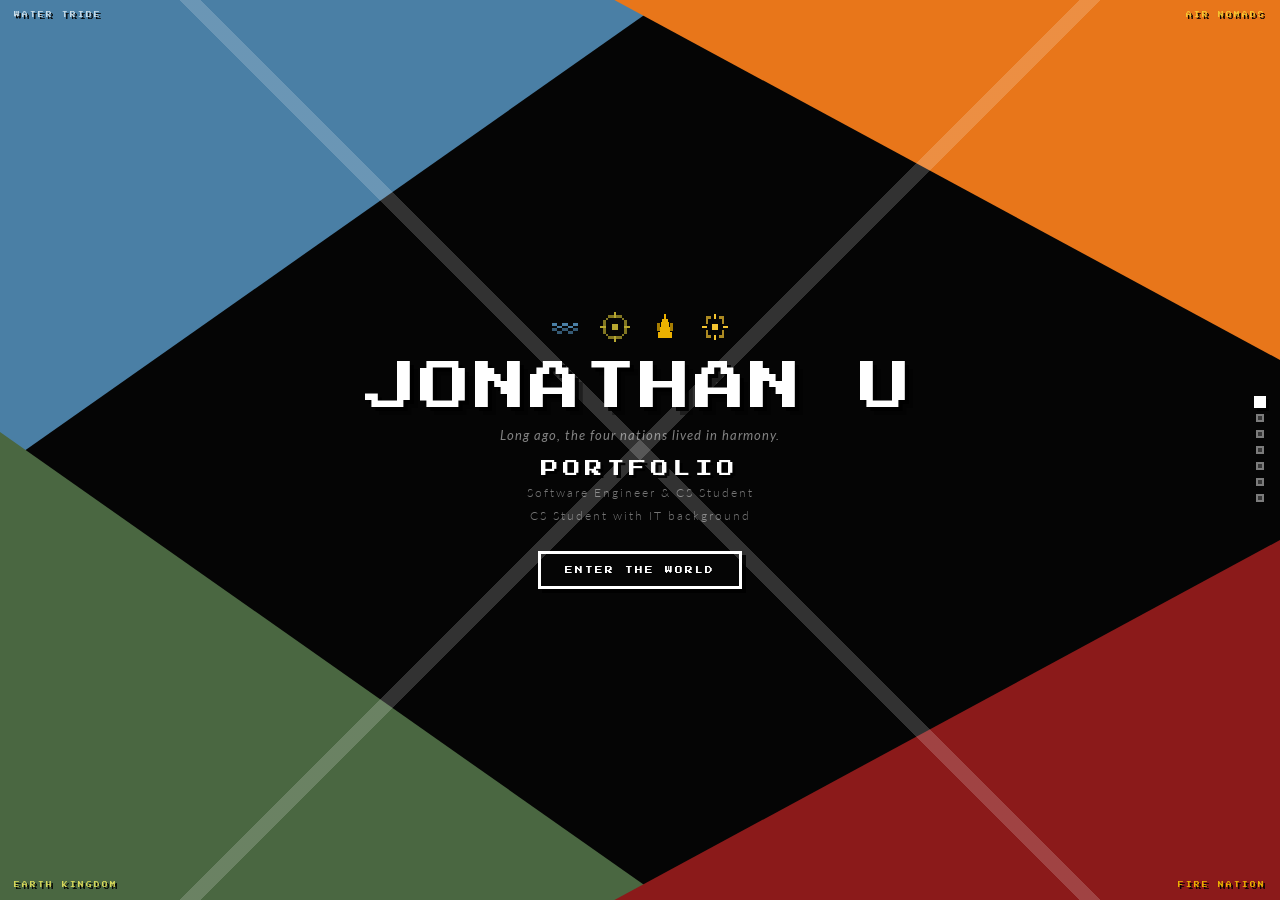
==== commit 20e4eeeb: "changed the staging file" ====
--- a/ATLA/index.html
+++ b/ATLA/index.html
@@ -1,1745 +1,2185 @@
 <!DOCTYPE html>
 <html lang="en">
+
 <head>
   <meta charset="UTF-8" />
   <meta name="viewport" content="width=device-width, initial-scale=1.0" />
-  <title>YOUR NAME — Portfolio</title>
-  <link rel="stylesheet" href="style.css" />
+  <title>YOUR NAME — Portfolio (Pixel Edition)</title>
+  <link rel="stylesheet" href="pixel.css" />
+  <link rel="stylesheet" href="benders.css" />
   <link rel="preconnect" href="https://fonts.googleapis.com" />
   <link rel="preconnect" href="https://fonts.gstatic.com" crossorigin />
-  <link href="https://fonts.googleapis.com/css2?family=Cinzel:wght@400;600;900&family=Cinzel+Decorative:wght@400;700;900&family=Lato:ital,wght@0,300;0,400;0,700;1,300&family=Noto+Serif:ital,wght@0,400;0,600;1,400&display=swap" rel="stylesheet" />
+  <link
+    href="https://fonts.googleapis.com/css2?family=Press+Start+2P&family=Cinzel:wght@400;600;900&family=Lato:ital,wght@0,300;0,400;0,700;1,300&family=Noto+Serif:ital,wght@0,400;0,600;1,400&display=swap"
+    rel="stylesheet" />
 </head>
+
 <body>
-<div class="scenes-wrap">
-
-<!-- ═══════════════════════════════════════════════════
+  <div class="scenes-wrap">
+
+    <!-- ═══════════════════════════════════════════════════
      SCENE 1 · INTRO — Four Nations opening
 ═══════════════════════════════════════════════════ -->
-<section class="scene" id="s-intro">
-  <!-- Four corner triangle panels -->
-  <div class="intro-tri ip-water"></div>
-  <div class="intro-tri ip-earth"></div>
-  <div class="intro-tri ip-fire"></div>
-  <div class="intro-tri ip-air"></div>
-
-  <!-- Diamond center void — title lives here -->
-  <div class="intro-center">
-    <div class="element-row">
-      <!-- Water Tribe: two sinusoidal waves inside a circle -->
-      <span class="el-sym el-water">
-        <svg viewBox="0 0 24 24" fill="none" xmlns="http://www.w3.org/2000/svg" aria-hidden="true" width="1em" height="1em">
-          <circle cx="12" cy="12" r="10" stroke="currentColor" stroke-width="1.4" opacity="0.55"/>
-          <path d="M3 10 Q6 7 9 10 Q12 13 15 10 Q18 7 21 10" stroke="currentColor" stroke-width="2.2" stroke-linecap="round"/>
-          <path d="M3 14.5 Q6 11.5 9 14.5 Q12 17.5 15 14.5 Q18 11.5 21 14.5" stroke="currentColor" stroke-width="2.2" stroke-linecap="round"/>
+    <section class="scene" id="s-intro">
+      <div class="intro-tri ip-water"></div>
+      <div class="intro-tri ip-earth"></div>
+      <div class="intro-tri ip-fire"></div>
+      <div class="intro-tri ip-air"></div>
+
+      <div class="intro-center">
+        <div class="element-row">
+          <span class="el-sym el-water">
+            <svg viewBox="0 0 24 24" fill="none" xmlns="http://www.w3.org/2000/svg" aria-hidden="true" width="1em"
+              height="1em" shape-rendering="crispEdges">
+              <rect x="2" y="9" width="4" height="2" fill="currentColor" />
+              <rect x="6" y="11" width="4" height="2" fill="currentColor" />
+              <rect x="10" y="9" width="4" height="2" fill="currentColor" />
+              <rect x="14" y="11" width="4" height="2" fill="currentColor" />
+              <rect x="18" y="9" width="4" height="2" fill="currentColor" />
+              <rect x="2" y="13" width="4" height="2" fill="currentColor" opacity="0.7" />
+              <rect x="6" y="15" width="4" height="2" fill="currentColor" opacity="0.7" />
+              <rect x="10" y="13" width="4" height="2" fill="currentColor" opacity="0.7" />
+              <rect x="14" y="15" width="4" height="2" fill="currentColor" opacity="0.7" />
+              <rect x="18" y="13" width="4" height="2" fill="currentColor" opacity="0.7" />
+            </svg>
+          </span>
+          <span class="el-sym el-earth">
+            <svg viewBox="0 0 24 24" fill="none" xmlns="http://www.w3.org/2000/svg" aria-hidden="true" width="1em"
+              height="1em" shape-rendering="crispEdges">
+              <rect x="11" y="1" width="2" height="4" fill="currentColor" />
+              <rect x="11" y="19" width="2" height="4" fill="currentColor" />
+              <rect x="1" y="11" width="4" height="2" fill="currentColor" />
+              <rect x="19" y="11" width="4" height="2" fill="currentColor" />
+              <rect x="7" y="3" width="10" height="2" fill="currentColor" opacity="0.7" />
+              <rect x="5" y="5" width="2" height="2" fill="currentColor" opacity="0.7" />
+              <rect x="17" y="5" width="2" height="2" fill="currentColor" opacity="0.7" />
+              <rect x="3" y="7" width="2" height="10" fill="currentColor" opacity="0.7" />
+              <rect x="19" y="7" width="2" height="10" fill="currentColor" opacity="0.7" />
+              <rect x="5" y="17" width="2" height="2" fill="currentColor" opacity="0.7" />
+              <rect x="17" y="17" width="2" height="2" fill="currentColor" opacity="0.7" />
+              <rect x="7" y="19" width="10" height="2" fill="currentColor" opacity="0.7" />
+              <rect x="10" y="10" width="4" height="4" fill="currentColor" />
+            </svg>
+          </span>
+          <span class="el-sym el-fire">
+            <svg viewBox="0 0 24 24" fill="none" xmlns="http://www.w3.org/2000/svg" aria-hidden="true" width="1em"
+              height="1em" shape-rendering="crispEdges">
+              <rect x="11" y="2" width="2" height="4" fill="currentColor" />
+              <rect x="10" y="6" width="4" height="2" fill="currentColor" />
+              <rect x="9" y="8" width="6" height="4" fill="currentColor" />
+              <rect x="8" y="12" width="8" height="4" fill="currentColor" />
+              <rect x="7" y="16" width="10" height="4" fill="currentColor" />
+              <rect x="6" y="9" width="2" height="6" fill="currentColor" opacity="0.7" />
+              <rect x="16" y="9" width="2" height="6" fill="currentColor" opacity="0.7" />
+            </svg>
+          </span>
+          <span class="el-sym el-air">
+            <svg viewBox="0 0 24 24" fill="none" xmlns="http://www.w3.org/2000/svg" aria-hidden="true" width="1em"
+              height="1em" shape-rendering="crispEdges">
+              <rect x="11" y="2" width="2" height="4" fill="currentColor" />
+              <rect x="18" y="11" width="4" height="2" fill="currentColor" />
+              <rect x="11" y="18" width="2" height="4" fill="currentColor" />
+              <rect x="2" y="11" width="4" height="2" fill="currentColor" />
+              <rect x="15" y="4" width="4" height="2" fill="currentColor" opacity="0.7" />
+              <rect x="17" y="6" width="2" height="4" fill="currentColor" opacity="0.7" />
+              <rect x="15" y="18" width="4" height="2" fill="currentColor" opacity="0.7" />
+              <rect x="17" y="14" width="2" height="4" fill="currentColor" opacity="0.7" />
+              <rect x="5" y="4" width="4" height="2" fill="currentColor" opacity="0.7" />
+              <rect x="5" y="6" width="2" height="4" fill="currentColor" opacity="0.7" />
+              <rect x="5" y="18" width="4" height="2" fill="currentColor" opacity="0.7" />
+              <rect x="5" y="14" width="2" height="4" fill="currentColor" opacity="0.7" />
+              <rect x="10" y="10" width="4" height="4" fill="currentColor" />
+            </svg>
+          </span>
+        </div>
+        <h1 class="intro-title">JONATHAN U</h1>
+        <p class="intro-tagline">Long ago, the four nations lived in harmony.</p>
+        <p class="intro-name">PORTFOLIO</p>
+        <p class="intro-role">Software Engineer &amp; CS Student</p>
+        <p class="intro-role">CS Student with IT background</p>
+        <button class="enter-btn" id="enterBtn">ENTER THE WORLD</button>
+      </div>
+
+      <div class="nation-corner nc-water">WATER TRIBE</div>
+      <div class="nation-corner nc-earth">EARTH KINGDOM</div>
+      <div class="nation-corner nc-fire">FIRE NATION</div>
+      <div class="nation-corner nc-air">AIR NOMADS</div>
+    </section>
+
+    <!-- ═══════════════════════════════════════════════════
+     SCENE 2 · WORLD MAP — Pixel Art RPG overworld
+═══════════════════════════════════════════════════ -->
+    <section class="scene" id="s-nav">
+      <div class="map-wrapper">
+
+        <!--
+          HTML overlay links — absolutely positioned over each SVG region.
+          These are plain HTML <a> elements, which have bulletproof pointer-event
+          handling. The CSS ~ sibling combinator below triggers the SVG glow on hover.
+          Coordinates are percentages of the 960×640 viewBox.
+        -->
+        <a href="#s-about"      class="map-overlay-link" data-region="nwt"
+           style="left:37.5%;top:1.25%;width:25%;height:10.94%"
+           aria-label="About Me — navigate"></a>
+        <a href="#s-skills"     class="map-overlay-link" data-region="earth"
+           style="left:50%;top:12.5%;width:41.67%;height:68.75%"
+           aria-label="Skills — navigate"></a>
+        <a href="#s-experience" class="map-overlay-link" data-region="fire"
+           style="left:6.67%;top:25%;width:23.33%;height:60%"
+           aria-label="Experience — navigate"></a>
+        <a href="#s-contact"    class="map-overlay-link" data-region="air"
+           style="left:33.33%;top:21.25%;width:15%;height:27.5%"
+           aria-label="Contact Me — navigate"></a>
+        <a href="#s-projects"   class="map-overlay-link" data-region="swt"
+           style="left:37.5%;top:87.81%;width:25%;height:10.94%"
+           aria-label="Projects — navigate"></a>
+
+        <!-- Interactive portfolio navigation map -->
+        <svg class="atla-map-svg" viewBox="0 0 960 640" preserveAspectRatio="xMidYMid meet" shape-rendering="crispEdges"
+          xmlns="http://www.w3.org/2000/svg" aria-label="Avatar world map — portfolio navigation">
+
+          <!-- Ocean background -->
+          <rect width="960" height="640" fill="#1e3a5a" />
+
+          <!-- Ocean grid lines (80px steps) -->
+          <g stroke="#243f64" stroke-width="1" opacity="0.5">
+            <line x1="0" y1="80" x2="960" y2="80" />
+            <line x1="0" y1="160" x2="960" y2="160" />
+            <line x1="0" y1="240" x2="960" y2="240" />
+            <line x1="0" y1="320" x2="960" y2="320" />
+            <line x1="0" y1="400" x2="960" y2="400" />
+            <line x1="0" y1="480" x2="960" y2="480" />
+            <line x1="0" y1="560" x2="960" y2="560" />
+            <line x1="80" y1="0" x2="80" y2="640" />
+            <line x1="160" y1="0" x2="160" y2="640" />
+            <line x1="240" y1="0" x2="240" y2="640" />
+            <line x1="320" y1="0" x2="320" y2="640" />
+            <line x1="400" y1="0" x2="400" y2="640" />
+            <line x1="480" y1="0" x2="480" y2="640" />
+            <line x1="560" y1="0" x2="560" y2="640" />
+            <line x1="640" y1="0" x2="640" y2="640" />
+            <line x1="720" y1="0" x2="720" y2="640" />
+            <line x1="800" y1="0" x2="800" y2="640" />
+            <line x1="880" y1="0" x2="880" y2="640" />
+          </g>
+
+          <!-- ═══════════════════════════════════════════════════
+         INTERACTIVE REGIONS — each is a full navigation button
+         Hover → glow + highlight   Click → navigate to section
+    ═══════════════════════════════════════════════════ -->
+
+          <!-- NORTHERN WATER TRIBE ── ABOUT ME ── #s-about -->
+          <g class="map-region map-region--nwt">
+            <rect x="360" y="8" width="240" height="70" fill="#8ab4cc" />
+            <rect x="368" y="8" width="224" height="8" fill="#c8e4f4" opacity="0.7" />
+            <rect x="360" y="8" width="16" height="16" fill="#c0dcea" />
+            <rect x="584" y="8" width="16" height="16" fill="#c0dcea" />
+            <rect x="368" y="28" width="56" height="4" fill="#d0e8f4" opacity="0.5" />
+            <rect x="448" y="40" width="48" height="4" fill="#d0e8f4" opacity="0.5" />
+            <rect x="520" y="32" width="40" height="4" fill="#d0e8f4" opacity="0.5" />
+            <rect x="384" y="52" width="12" height="8" fill="#a0cce0" />
+            <rect x="388" y="48" width="4" height="4" fill="#b8dff0" />
+            <rect x="408" y="52" width="10" height="8" fill="#a0cce0" />
+            <!-- Label -->
+            <rect x="390" y="34" width="180" height="32" class="map-nav-label" fill="#1e3a5a" opacity="0.82" />
+            <text x="480" y="50" font-family="monospace" font-size="11" fill="#c8e8f8" text-anchor="middle"
+              letter-spacing="2"> - ABOUT ME - </text>
+            <text x="480" y="62" font-family="monospace" font-size="6" fill="#7aaac8" text-anchor="middle"
+              letter-spacing="1">─ NAVIGATE ─</text>
+            <!-- Pixel border — visible on hover only -->
+            <rect x="360" y="8" width="240" height="70" class="map-hover-border" fill="none" stroke="#88ddff" stroke-width="4" />
+          </g>
+
+          <!-- EARTH KINGDOM ── SKILLS ── #s-skills -->
+          <g class="map-region map-region--earth">
+            <!-- Main continent (right large landmass) -->
+            <rect x="480" y="80" width="400" height="440" fill="#4a6741" />
+            <!-- Western edge mountain strip (darker coast) -->
+            <rect x="480" y="80" width="24" height="440" fill="#3a5430" opacity="0.7" />
+            <!-- Northern coast highlight -->
+            <rect x="480" y="80" width="400" height="16" fill="#5a7a50" opacity="0.4" />
+            <!-- Mountain peaks along western coast -->
+            <rect x="480" y="128" width="16" height="24" fill="#2d4a1e" />
+            <rect x="488" y="120" width="16" height="32" fill="#2d4a1e" />
+            <rect x="480" y="200" width="16" height="24" fill="#2d4a1e" />
+            <rect x="488" y="192" width="16" height="32" fill="#2d4a1e" />
+            <rect x="480" y="288" width="16" height="24" fill="#2d4a1e" />
+            <rect x="488" y="280" width="16" height="32" fill="#2d4a1e" />
+            <rect x="480" y="376" width="16" height="24" fill="#2d4a1e" />
+            <rect x="488" y="368" width="16" height="32" fill="#2d4a1e" />
+            <!-- Ba Sing Se double-ring marker -->
+            <rect x="580" y="228" width="48" height="48" fill="none" stroke="#2d4a1e" stroke-width="4" />
+            <rect x="590" y="238" width="28" height="28" fill="none" stroke="#2d4a1e" stroke-width="2" />
+            <rect x="600" y="248" width="8" height="8" fill="#2d4a1e" />
+            <rect x="558" y="282" width="88" height="12" fill="#1e2e0a" opacity="0.75" />
+            <text x="602" y="292" font-family="monospace" font-size="6" fill="#a8c870" text-anchor="middle">BA SING
+              SE</text>
+            <!-- Si Wong Desert -->
+            <rect x="624" y="356" width="96" height="56" fill="#c8a84a" opacity="0.7" />
+            <text x="672" y="386" font-family="monospace" font-size="6" fill="#5a4010" text-anchor="middle">SI
+              WONG</text>
+            <!-- SKILLS label -->
+            <rect x="576" y="428" width="168" height="56" class="map-nav-label" fill="#1e2e0a" opacity="0.82" />
+            <text x="660" y="453" font-family="monospace" font-size="16" fill="#d7d85a" text-anchor="middle"
+              letter-spacing="3"> - SKILLS - </text>
+            <text x="660" y="472" font-family="monospace" font-size="7" fill="#88cc50" text-anchor="middle"
+              letter-spacing="1">─ NAVIGATE ─</text>
+            <!-- Pixel border — visible on hover only -->
+            <rect x="480" y="80" width="400" height="440" class="map-hover-border" fill="none" stroke="#88cc44" stroke-width="4" />
+          </g>
+
+          <!-- FIRE NATION ── EXPERIENCE ── #s-experience -->
+          <g class="map-region map-region--fire">
+            <!-- NW Island -->
+            <rect x="104" y="160" width="120" height="88" fill="#7a2818" />
+            <rect x="104" y="160" width="120" height="10" fill="#a03020" opacity="0.5" />
+            <!-- Main Island -->
+            <rect x="64" y="264" width="224" height="200" fill="#8b2a1a" />
+            <rect x="64" y="264" width="224" height="16" fill="#a03020" opacity="0.5" />
+            <rect x="64" y="448" width="224" height="16" fill="#5a1a0a" opacity="0.6" />
+            <!-- SE Island -->
+            <rect x="88" y="472" width="152" height="72" fill="#7a2818" />
+            <rect x="88" y="472" width="152" height="10" fill="#9a3020" opacity="0.4" />
+            <!-- Volcano peak (above main island) -->
+            <rect x="160" y="240" width="16" height="24" fill="#5a1a0a" />
+            <rect x="152" y="248" width="32" height="16" fill="#5a1a0a" />
+            <rect x="164" y="236" width="8" height="8" fill="#ff4400" opacity="0.8" />
+            <rect x="156" y="252" width="4" height="4" fill="#ff6600" opacity="0.7" />
+            <rect x="176" y="254" width="4" height="4" fill="#ff6600" opacity="0.6" />
+            <!-- EXPERIENCE label -->
+            <rect x="68" y="330" width="216" height="54" class="map-nav-label" fill="#1a0500" opacity="0.82" />
+            <text x="176" y="355" font-family="monospace" font-size="11" fill="#ecb100" text-anchor="middle"
+              letter-spacing="2"> - EXPERIENCE - </text>
+            <text x="176" y="372" font-family="monospace" font-size="6" fill="#c87810" text-anchor="middle"
+              letter-spacing="1">─ NAVIGATE ─</text>
+            <!-- Pixel borders — all activate together on hover; each is one continuous stroke -->
+            <rect x="104" y="160" width="120" height="88" class="map-hover-border" fill="none" stroke="#ff6633" stroke-width="4" />
+            <path d="M 64 264 H 152 V 236 H 184 V 264 H 288 V 464 H 64 Z"
+                  class="map-hover-border" fill="none" stroke="#ff6633" stroke-width="4" />
+            <rect x="88"  y="472" width="152" height="72" class="map-hover-border" fill="none" stroke="#ff6633" stroke-width="4" />
+          </g>
+
+          <!-- AIR NOMADS ── CONTACT ME ── #s-contact -->
+          <g class="map-region map-region--air">
+            <!-- Floating mountain island (center-left ocean) -->
+            <rect x="320" y="168" width="144" height="144" fill="#6a7040" />
+            <rect x="320" y="296" width="144" height="16" fill="#8a9060" opacity="0.6" />
+            <!-- Mountain peaks -->
+            <rect x="340" y="144" width="10" height="24" fill="#4a5020" />
+            <rect x="352" y="136" width="10" height="32" fill="#4a5020" />
+            <rect x="364" y="148" width="10" height="20" fill="#4a5020" />
+            <rect x="420" y="152" width="10" height="16" fill="#4a5020" />
+            <rect x="432" y="144" width="10" height="24" fill="#4a5020" />
+            <!-- Snow caps on peaks -->
+            <rect x="340" y="144" width="10" height="6" fill="#d8e4b0" opacity="0.8" />
+            <rect x="352" y="136" width="10" height="6" fill="#d8e4b0" opacity="0.8" />
+            <rect x="364" y="148" width="10" height="5" fill="#d8e4b0" opacity="0.8" />
+            <!-- Air Temple flag -->
+            <rect x="394" y="144" width="4" height="28" fill="#8a6820" />
+            <rect x="394" y="144" width="22" height="10" fill="#e8a020" opacity="0.9" />
+            <rect x="394" y="154" width="22" height="6" fill="#c87810" opacity="0.5" />
+            <!-- CONTACT ME label -->
+            <rect x="322" y="220" width="140" height="52" class="map-nav-label" fill="#1e1a08" opacity="0.82" />
+            <text x="392" y="244" font-family="monospace" font-size="9" fill="#e8c040" text-anchor="middle"
+              letter-spacing="2"> - CONTACT ME - </text>
+            <text x="392" y="260" font-family="monospace" font-size="6" fill="#c8a030" text-anchor="middle"
+              letter-spacing="1">─ NAVIGATE ─</text>
+            <!-- Single composite path: one continuous stroke around island body + peaks + flag -->
+            <path d="M 320 168 H 340 V 136 H 374 V 168 H 394 V 144 H 416 V 168 H 420 V 144 H 442 V 168 H 464 V 312 H 320 Z"
+                  class="map-hover-border" fill="none" stroke="#ffaa44" stroke-width="4" />
+          </g>
+
+          <!-- SOUTHERN WATER TRIBE ── PROJECTS ── #s-projects -->
+          <g class="map-region map-region--swt">
+            <rect x="360" y="562" width="240" height="70" fill="#8aaccc" />
+            <rect x="368" y="562" width="224" height="8" fill="#c8e4f4" opacity="0.7" />
+            <rect x="360" y="562" width="16" height="14" fill="#c0dcea" />
+            <rect x="584" y="562" width="16" height="14" fill="#c0dcea" />
+            <rect x="368" y="578" width="48" height="4" fill="#d0ecf8" opacity="0.5" />
+            <rect x="448" y="588" width="40" height="4" fill="#d0ecf8" opacity="0.5" />
+            <rect x="504" y="578" width="36" height="4" fill="#d0ecf8" opacity="0.5" />
+            <rect x="384" y="600" width="12" height="8" fill="#9ab8d0" />
+            <rect x="388" y="596" width="4" height="4" fill="#b0d0e8" />
+            <rect x="556" y="598" width="10" height="8" fill="#9ab8d0" />
+            <!-- PROJECTS label -->
+            <rect x="376" y="592" width="208" height="32" class="map-nav-label" fill="#1e3a5a" opacity="0.82" />
+            <text x="480" y="610" font-family="monospace" font-size="11" fill="#c8e8f8" text-anchor="middle"
+              letter-spacing="2"> - PROJECTS - </text>
+            <text x="480" y="622" font-family="monospace" font-size="6" fill="#7aaac8" text-anchor="middle"
+              letter-spacing="1">─ NAVIGATE ─</text>
+            <!-- Pixel border — visible on hover only -->
+            <rect x="360" y="562" width="240" height="70" class="map-hover-border" fill="none" stroke="#66aaee" stroke-width="4" />
+          </g>
+
+          <!-- ── Ocean area labels (decorative) ── -->
+          <text x="224" y="136" font-family="monospace" font-size="7" fill="#3a6090" text-anchor="middle"
+            opacity="0.5">NORTHERN SEA</text>
+          <text x="224" y="510" font-family="monospace" font-size="7" fill="#3a6090" text-anchor="middle"
+            opacity="0.5">WESTERN SEA</text>
+
+          <!-- ── Title cartouche (top-left) ── -->
+          <rect x="16" y="16" width="232" height="48" fill="#1a2e48" stroke="#4a6890" stroke-width="2" />
+          <rect x="18" y="18" width="228" height="44" fill="none" stroke="#3a5870" stroke-width="1" opacity="0.6" />
+          <text x="132" y="38" font-family="monospace" font-size="9" fill="#c8e4f4" text-anchor="middle"
+            letter-spacing="1">NAVIGATE THE WORLD</text>
+          <text x="132" y="54" font-family="monospace" font-size="6" fill="#6a90b0" text-anchor="middle">AVATAR'S
+            PORTFOLIO · SELECT A REGION</text>
+
+          <!-- Map border (4px hard pixel) -->
+          <rect x="0" y="0" width="960" height="640" fill="none" stroke="#4a6890" stroke-width="4" />
+          <rect x="4" y="4" width="952" height="632" fill="none" stroke="#2a4060" stroke-width="2" opacity="0.5" />
         </svg>
-      </span>
-      <!-- Earth Kingdom: three nested diamonds with cardinal dots -->
-      <span class="el-sym el-earth">
-        <svg viewBox="0 0 24 24" fill="none" xmlns="http://www.w3.org/2000/svg" aria-hidden="true" width="1em" height="1em">
-          <path d="M12 1 L23 12 L12 23 L1 12 Z" stroke="currentColor" stroke-width="1.6"/>
-          <path d="M12 6 L18 12 L12 18 L6 12 Z" stroke="currentColor" stroke-width="1.3"/>
-          <path d="M12 9.5 L14.5 12 L12 14.5 L9.5 12 Z" fill="currentColor"/>
-          <circle cx="12" cy="1"  r="1.3" fill="currentColor"/>
-          <circle cx="23" cy="12" r="1.3" fill="currentColor"/>
-          <circle cx="12" cy="23" r="1.3" fill="currentColor"/>
-          <circle cx="1"  cy="12" r="1.3" fill="currentColor"/>
+
+      </div><!-- /.map-wrapper -->
+    </section>
+
+    <!-- ═══════════════════════════════════════════════════
+     SCENE 3 · ABOUT — Air Nomad Temple (pixel art)
+═══════════════════════════════════════════════════ -->
+    <section class="scene" id="s-about" data-element="air">
+      <div class="air-sky-bg"></div>
+
+      <!-- Western Air Temple — pixel art (rects + stepped polygons only) -->
+      <svg class="air-temple-svg" viewBox="0 0 1400 560" preserveAspectRatio="xMidYMax meet"
+        shape-rendering="crispEdges" xmlns="http://www.w3.org/2000/svg" aria-label="Western Air Temple (pixel art)">
+
+        <!-- Stepped cliff (right-angle polygon — no curves) -->
+        <polygon points="
+      0,0 1400,0 1400,168
+      1360,168 1360,160 1280,160 1280,168
+      1200,168 1200,152 1120,152 1120,168
+      1040,168 1040,160  960,160  960,168
+       880,168  880,152  800,152  800,168
+       720,168  720,160  640,160  640,168
+       560,168  560,152  480,152  480,168
+       400,168  400,160  320,160  320,168
+       240,168  240,152  160,152  160,168
+        80,168   80,160    0,160
+    " fill="#2a1008" />
+        <!-- Cliff strata lines (horizontal pixel bands) -->
+        <rect x="0" y="72" width="1400" height="4" fill="#3a1a08" opacity="0.4" />
+        <rect x="0" y="112" width="1400" height="4" fill="#3a1a08" opacity="0.3" />
+        <!-- Cliff face highlight -->
+        <rect x="0" y="0" width="1400" height="8" fill="#4a2010" opacity="0.5" />
+
+        <!-- Main connecting platform bar -->
+        <rect x="224" y="152" width="952" height="16" fill="#9a4412" />
+        <rect x="224" y="152" width="952" height="4" fill="#f4a030" opacity="0.4" />
+
+        <!-- ── TOWER 1 (x=280, shorter) ── -->
+        <rect x="258" y="168" width="44" height="152" fill="#b85510" />
+        <!-- Eave 1 -->
+        <rect x="234" y="210" width="92" height="10" fill="#8a3a08" />
+        <rect x="238" y="220" width="84" height="4" fill="#5a2008" />
+        <!-- Eave 2 -->
+        <rect x="218" y="252" width="124" height="10" fill="#8a3a08" />
+        <rect x="222" y="262" width="116" height="4" fill="#5a2008" />
+        <!-- Eave 3 -->
+        <rect x="202" y="294" width="156" height="10" fill="#8a3a08" />
+        <rect x="206" y="304" width="148" height="4" fill="#5a2008" />
+        <!-- Lantern -->
+        <rect x="264" y="322" width="32" height="6" fill="#ecb100" />
+        <rect x="274" y="328" width="8" height="18" fill="#dc8c24" />
+        <rect x="268" y="346" width="22" height="4" fill="#f4c430" />
+
+        <!-- ── TOWER 2 (x=460, medium-tall) ── -->
+        <rect x="436" y="168" width="48" height="192" fill="#b85510" />
+        <rect x="408" y="218" width="104" height="10" fill="#8a3a08" />
+        <rect x="412" y="228" width="96" height="4" fill="#5a2008" />
+        <rect x="392" y="266" width="136" height="10" fill="#8a3a08" />
+        <rect x="396" y="276" width="128" height="4" fill="#5a2008" />
+        <rect x="376" y="314" width="168" height="10" fill="#8a3a08" />
+        <rect x="380" y="324" width="160" height="4" fill="#5a2008" />
+        <rect x="444" y="362" width="32" height="6" fill="#ecb100" />
+        <rect x="454" y="368" width="8" height="22" fill="#dc8c24" />
+        <rect x="448" y="390" width="24" height="4" fill="#f4c430" />
+
+        <!-- ── TOWER 3 CENTER (x=700, tallest) ── -->
+        <rect x="676" y="152" width="48" height="236" fill="#b85510" />
+        <rect x="640" y="200" width="120" height="12" fill="#8a3a08" />
+        <rect x="644" y="212" width="112" height="4" fill="#5a2008" />
+        <rect x="620" y="250" width="160" height="12" fill="#8a3a08" />
+        <rect x="624" y="262" width="152" height="4" fill="#5a2008" />
+        <rect x="600" y="300" width="200" height="12" fill="#8a3a08" />
+        <rect x="604" y="312" width="192" height="4" fill="#5a2008" />
+        <rect x="580" y="352" width="240" height="12" fill="#8a3a08" />
+        <rect x="584" y="364" width="232" height="4" fill="#5a2008" />
+        <!-- Lantern (larger for center tower) -->
+        <rect x="684" y="390" width="32" height="8" fill="#ecb100" opacity="0.95" />
+        <rect x="694" y="398" width="8" height="28" fill="#dc8c24" />
+        <rect x="688" y="426" width="24" height="6" fill="#f4c430" />
+        <!-- Air Nomad cross etched on center tower -->
+        <rect x="694" y="158" width="8" height="4" fill="#f4c430" opacity="0.6" />
+        <rect x="690" y="162" width="16" height="4" fill="#f4c430" opacity="0.6" />
+
+        <!-- ── TOWER 4 (x=940, medium-tall) ── -->
+        <rect x="916" y="168" width="48" height="192" fill="#b85510" />
+        <rect x="888" y="218" width="104" height="10" fill="#8a3a08" />
+        <rect x="892" y="228" width="96" height="4" fill="#5a2008" />
+        <rect x="872" y="266" width="136" height="10" fill="#8a3a08" />
+        <rect x="876" y="276" width="128" height="4" fill="#5a2008" />
+        <rect x="856" y="314" width="168" height="10" fill="#8a3a08" />
+        <rect x="860" y="324" width="160" height="4" fill="#5a2008" />
+        <rect x="924" y="362" width="32" height="6" fill="#ecb100" />
+        <rect x="934" y="368" width="8" height="22" fill="#dc8c24" />
+        <rect x="928" y="390" width="24" height="4" fill="#f4c430" />
+
+        <!-- ── TOWER 5 (x=1120, shorter) ── -->
+        <rect x="1098" y="168" width="44" height="152" fill="#b85510" />
+        <rect x="1074" y="210" width="92" height="10" fill="#8a3a08" />
+        <rect x="1078" y="220" width="84" height="4" fill="#5a2008" />
+        <rect x="1058" y="252" width="124" height="10" fill="#8a3a08" />
+        <rect x="1062" y="262" width="116" height="4" fill="#5a2008" />
+        <rect x="1042" y="294" width="156" height="10" fill="#8a3a08" />
+        <rect x="1046" y="304" width="148" height="4" fill="#5a2008" />
+        <rect x="1104" y="322" width="32" height="6" fill="#ecb100" />
+        <rect x="1114" y="328" width="8" height="18" fill="#dc8c24" />
+        <rect x="1108" y="346" width="22" height="4" fill="#f4c430" />
+
+        <!-- Walkway bridges between towers (pixel bars) -->
+        <rect x="302" y="162" width="134" height="8" fill="#9a4412" opacity="0.85" />
+        <rect x="484" y="162" width="192" height="8" fill="#9a4412" opacity="0.85" />
+        <rect x="724" y="162" width="192" height="8" fill="#9a4412" opacity="0.85" />
+        <rect x="964" y="162" width="134" height="8" fill="#9a4412" opacity="0.85" />
+      </svg>
+
+      <!-- Pixel clouds (CSS-handled, square) -->
+      <div class="cloud ac-1"></div>
+      <div class="cloud ac-2"></div>
+      <div class="cloud ac-3"></div>
+
+      <!-- Appa (kept as-is, simplified slightly) -->
+      <div class="appa-wrap">
+        <svg class="appa-svg" viewBox="0 0 340 200" shape-rendering="crispEdges" xmlns="http://www.w3.org/2000/svg"
+          aria-label="Appa the flying bison">
+          <rect x="50" y="90" width="220" height="70" fill="#ede8e0" />
+          <rect x="110" y="60" width="130" height="30" fill="#7a5018" opacity="0.8" />
+          <rect x="120" y="48" width="90" height="20" fill="#956020" />
+          <rect x="230" y="74" width="86" height="60" fill="#ede8e0" />
+          <rect x="256" y="58" width="12" height="24" fill="#c0a878" />
+          <rect x="272" y="54" width="12" height="28" fill="#c0a878" />
+          <rect x="280" y="88" width="16" height="14" fill="#1a1205" />
+          <rect x="283" y="90" width="6" height="6" fill="white" opacity="0.9" />
+          <rect x="302" y="102" width="20" height="12" fill="#c09878" />
+          <rect x="40" y="106" width="12" height="16" fill="#ede8e0" />
+          <!-- legs -->
+          <rect x="86" y="160" width="22" height="28" fill="#d8d0c0" />
+          <rect x="128" y="158" width="22" height="26" fill="#d8d0c0" />
+          <rect x="162" y="160" width="22" height="28" fill="#d8d0c0" />
+          <rect x="200" y="160" width="22" height="28" fill="#d8d0c0" />
+          <!-- Blue arrow (forehead) -->
+          <rect x="255" y="76" width="28" height="4" fill="#4a82c0" />
+          <rect x="279" y="72" width="4" height="12" fill="#4a82c0" />
         </svg>
-      </span>
-      <!-- Fire Nation: triple-pronged upward flame crown -->
-      <span class="el-sym el-fire">
-        <svg viewBox="0 0 24 24" fill="none" xmlns="http://www.w3.org/2000/svg" aria-hidden="true" width="1em" height="1em">
-          <path d="M7.5 9 C5.5 11 5 13.5 6 16 C7 18.5 9 19.5 9.5 20 C9 18 8.5 15 9 13 C9.5 11 8.5 10 7.5 9Z" fill="currentColor" opacity="0.75"/>
-          <path d="M16.5 9 C18.5 11 19 13.5 18 16 C17 18.5 15 19.5 14.5 20 C15 18 15.5 15 15 13 C14.5 11 15.5 10 16.5 9Z" fill="currentColor" opacity="0.75"/>
-          <path d="M12 2 C10 5.5 9 9 9.5 12 C10 15 12 17.5 12 20 C12 17.5 14 15 14.5 12 C15 9 14 5.5 12 2Z" fill="currentColor"/>
-          <path d="M7.5 20 Q10 22 12 22.5 Q14 22 16.5 20 Q14 21.5 12 21.5 Q10 21.5 7.5 20Z" fill="currentColor" opacity="0.55"/>
+      </div>
+
+      <!-- Decorative air arrow deco -->
+      <svg class="air-arrow-deco" viewBox="0 0 400 40" shape-rendering="crispEdges" xmlns="http://www.w3.org/2000/svg"
+        aria-hidden="true">
+        <rect x="0" y="19" width="400" height="2" fill="#d4820a" opacity="0.4" />
+        <rect x="188" y="10" width="2" height="20" fill="#d4820a" opacity="0.6" />
+        <rect x="188" y="10" width="24" height="2" fill="#d4820a" opacity="0.6" />
+        <rect x="208" y="18" width="4" height="4" fill="#d4820a" opacity="0.6" />
+      </svg>
+
+      <!-- Parchment scroll: About info -->
+      <div class="about-scroll">
+        <div class="scroll-endcap sc-top"></div>
+        <div class="scroll-body">
+          <p class="scroll-nation-tag">+ AIR NOMADS · ABOUT +</p>
+          <h2 class="scroll-name">Your Name</h2>
+          <p class="scroll-title-text">Software Engineer &amp; CS Student</p>
+          <div class="scroll-rule">— + —</div>
+          <p class="scroll-bio">
+            Like the wind that carries the world forward, I move freely across disciplines —
+            backend systems, frontend craft, and everything in between. Currently pursuing my
+            B.S. in Computer Science at Your University.
+          </p>
+          <div class="scroll-details">
+            <div class="sd-row"><span class="sdk">School</span><span class="sdv">Your University</span></div>
+            <div class="sd-row"><span class="sdk">Major</span><span class="sdv">B.S. Computer Science</span></div>
+            <div class="sd-row"><span class="sdk">Interests</span><span class="sdv">Full-Stack · Systems · ML</span>
+            </div>
+          </div>
+        </div>
+        <div class="scroll-endcap sc-bot"></div>
+      </div>
+
+      <!-- ── AANG — airbending pose, floats near temple edge ── -->
+      <div class="bender-wrap bender-aang bending-pulse">
+        <svg class="bender-sprite" viewBox="0 0 64 96" shape-rendering="crispEdges" xmlns="http://www.w3.org/2000/svg"
+          aria-label="Aang airbending">
+          <!-- Air whirl wisps (behind character) -->
+          <rect x="0" y="8" width="16" height="4" fill="#c8e8f8" opacity="0.75" />
+          <rect x="0" y="18" width="12" height="3" fill="#c8e8f8" opacity="0.65" />
+          <rect x="0" y="55" width="16" height="4" fill="#c8e8f8" opacity="0.7" />
+          <rect x="0" y="65" width="12" height="3" fill="#c8e8f8" opacity="0.55" />
+          <rect x="50" y="6" width="14" height="4" fill="#c8e8f8" opacity="0.6" />
+          <rect x="52" y="16" width="12" height="3" fill="#c8e8f8" opacity="0.5" />
+          <!-- Staff (behind body) -->
+          <rect x="54" y="4" width="4" height="82" fill="#7a5020" />
+          <rect x="50" y="2" width="12" height="4" fill="#9a7040" />
+          <!-- Head outline -->
+          <rect x="18" y="4" width="28" height="24" fill="#2a1808" />
+          <!-- Head skin (pale) -->
+          <rect x="20" y="6" width="24" height="20" fill="#e8c898" />
+          <!-- Blue arrow tattoo: down center of head + arrow tip at forehead -->
+          <rect x="30" y="6" width="4" height="20" fill="#4a82c0" />
+          <rect x="26" y="6" width="12" height="4" fill="#4a82c0" />
+          <!-- Eyes (grey, calm) -->
+          <rect x="22" y="14" width="4" height="4" fill="#2a1808" />
+          <rect x="38" y="14" width="4" height="4" fill="#2a1808" />
+          <!-- Eye glints -->
+          <rect x="24" y="14" width="2" height="2" fill="#e8c898" />
+          <rect x="40" y="14" width="2" height="2" fill="#e8c898" />
+          <!-- Nose/mouth (small, friendly) -->
+          <rect x="30" y="20" width="4" height="2" fill="#c0a080" />
+          <rect x="28" y="22" width="8" height="2" fill="#a07848" />
+          <!-- Neck -->
+          <rect x="28" y="28" width="8" height="6" fill="#e8c898" />
+          <!-- Torso outline (dark) -->
+          <rect x="14" y="32" width="36" height="36" fill="#2a1808" />
+          <!-- Orange outer robe -->
+          <rect x="16" y="34" width="32" height="32" fill="#e8761a" />
+          <!-- Robe shadow (left fold) -->
+          <rect x="16" y="34" width="8" height="32" fill="#c05818" />
+          <!-- Inner yellow sash -->
+          <rect x="26" y="34" width="10" height="32" fill="#f4c430" />
+          <!-- Sash shadow centre line -->
+          <rect x="28" y="34" width="4" height="32" fill="#d4a018" />
+          <!-- Left arm — spread out left (bending pose) -->
+          <rect x="0" y="34" width="16" height="8" fill="#c05818" />
+          <rect x="2" y="34" width="14" height="6" fill="#e8761a" />
+          <!-- Left hand/palm (pushing air) -->
+          <rect x="0" y="38" width="10" height="8" fill="#e8c898" />
+          <rect x="2" y="36" width="6" height="4" fill="#e8c898" />
+          <!-- Right arm (reaching toward staff) -->
+          <rect x="48" y="34" width="12" height="8" fill="#e8761a" />
+          <rect x="50" y="36" width="10" height="6" fill="#e8761a" />
+          <!-- Right hand gripping staff -->
+          <rect x="54" y="32" width="8" height="10" fill="#e8c898" />
+          <!-- Left leg -->
+          <rect x="16" y="66" width="12" height="20" fill="#e8761a" />
+          <rect x="16" y="66" width="4" height="20" fill="#c05818" />
+          <!-- Right leg -->
+          <rect x="34" y="66" width="12" height="20" fill="#e8761a" />
+          <!-- Left sandal -->
+          <rect x="12" y="84" width="16" height="8" fill="#5a3818" />
+          <rect x="14" y="86" width="12" height="4" fill="#7a5028" />
+          <!-- Right sandal -->
+          <rect x="32" y="84" width="16" height="8" fill="#5a3818" />
+          <rect x="34" y="86" width="12" height="4" fill="#7a5028" />
+          <!-- Air blast emanating from left palm -->
+          <rect x="0" y="30" width="8" height="4" fill="#e8f8ff" opacity="0.8" />
+          <rect x="0" y="42" width="6" height="4" fill="#e8f8ff" opacity="0.6" />
+          <rect x="0" y="46" width="10" height="3" fill="#c8e8f8" opacity="0.5" />
         </svg>
-      </span>
-      <!-- Air Nomads: four clockwise rotating arrows (pinwheel) -->
-      <span class="el-sym el-air">
-        <svg viewBox="0 0 24 24" fill="none" xmlns="http://www.w3.org/2000/svg" aria-hidden="true" width="1em" height="1em">
-          <path d="M12 3.5 A8.5 8.5 0 0 1 20.5 12" stroke="currentColor" stroke-width="2" stroke-linecap="round"/>
-          <path d="M19 10 L20.5 12 L22 10"         stroke="currentColor" stroke-width="1.6" stroke-linecap="round" stroke-linejoin="round"/>
-          <path d="M20.5 12 A8.5 8.5 0 0 1 12 20.5" stroke="currentColor" stroke-width="2" stroke-linecap="round"/>
-          <path d="M14 19 L12 20.5 L14 22"          stroke="currentColor" stroke-width="1.6" stroke-linecap="round" stroke-linejoin="round"/>
-          <path d="M12 20.5 A8.5 8.5 0 0 1 3.5 12"  stroke="currentColor" stroke-width="2" stroke-linecap="round"/>
-          <path d="M5 14 L3.5 12 L2 14"             stroke="currentColor" stroke-width="1.6" stroke-linecap="round" stroke-linejoin="round"/>
-          <path d="M3.5 12 A8.5 8.5 0 0 1 12 3.5"   stroke="currentColor" stroke-width="2" stroke-linecap="round"/>
-          <path d="M10 5 L12 3.5 L10 2"             stroke="currentColor" stroke-width="1.6" stroke-linecap="round" stroke-linejoin="round"/>
-          <circle cx="12" cy="12" r="2" fill="currentColor"/>
+        <!-- Air-blast projectile: fires leftward from left palm -->
+        <div class="bend-proj bend-proj--left" style="top:36px;left:0;width:48px;height:20px;">
+          <svg viewBox="0 0 24 10" style="width:48px;height:20px;display:block;" shape-rendering="crispEdges"
+            xmlns="http://www.w3.org/2000/svg">
+            <rect x="0" y="3" width="10" height="4" fill="#d8f0ff" opacity="0.9" />
+            <rect x="8" y="1" width="10" height="8" fill="#c8e8f8" opacity="0.85" />
+            <rect x="16" y="2" width="8" height="6" fill="#d8f0ff" opacity="0.8" />
+            <rect x="2" y="0" width="6" height="3" fill="#eef8ff" opacity="0.55" />
+            <rect x="14" y="7" width="6" height="3" fill="#c8e8f8" opacity="0.5" />
+          </svg>
+        </div>
+      </div>
+
+      <!-- ── MONK GYATSO — standstill, calm, near pillar ── -->
+      <div class="bender-wrap bender-gyatso idle-bob">
+        <svg class="bender-sprite" viewBox="0 0 48 72" shape-rendering="crispEdges" xmlns="http://www.w3.org/2000/svg"
+          aria-label="Monk Gyatso standing">
+          <!-- Head outline -->
+          <rect x="12" y="4" width="24" height="22" fill="#2a1808" />
+          <!-- Head skin (elder, weathered) -->
+          <rect x="14" y="6" width="20" height="18" fill="#d4a870" />
+          <!-- Shaved head top -->
+          <rect x="14" y="6" width="20" height="4" fill="#c8a060" />
+          <!-- Wrinkles / age lines -->
+          <rect x="14" y="10" width="6" height="2" fill="#b89050" opacity="0.7" />
+          <rect x="28" y="10" width="6" height="2" fill="#b89050" opacity="0.7" />
+          <!-- Eyes (small, kind) -->
+          <rect x="16" y="14" width="4" height="3" fill="#2a1808" />
+          <rect x="28" y="14" width="4" height="3" fill="#2a1808" />
+          <!-- Bushy brows -->
+          <rect x="15" y="12" width="6" height="2" fill="#c8c8a0" />
+          <rect x="27" y="12" width="6" height="2" fill="#c8c8a0" />
+          <!-- Beard (white/grey below chin) -->
+          <rect x="16" y="22" width="16" height="6" fill="#d8d0c0" />
+          <rect x="18" y="26" width="12" height="4" fill="#c0b8a8" />
+          <!-- Neck -->
+          <rect x="20" y="26" width="8" height="4" fill="#d4a870" />
+          <!-- Torso outline -->
+          <rect x="10" y="28" width="28" height="28" fill="#2a1808" />
+          <!-- Orange air-nomad robes (same as Aang) -->
+          <rect x="12" y="30" width="24" height="24" fill="#e8761a" />
+          <rect x="12" y="30" width="6" height="24" fill="#c05818" />
+          <rect x="20" y="30" width="8" height="24" fill="#f4c430" />
+          <!-- Left arm (relaxed, slightly out) -->
+          <rect x="2" y="30" width="12" height="6" fill="#e8761a" />
+          <rect x="2" y="34" width="8" height="6" fill="#d4a870" />
+          <!-- Right arm (relaxed, holding tea cup!) -->
+          <rect x="34" y="30" width="12" height="6" fill="#e8761a" />
+          <rect x="38" y="34" width="8" height="6" fill="#d4a870" />
+          <!-- Tea cup (small, brown) -->
+          <rect x="40" y="36" width="8" height="6" fill="#7a5020" />
+          <rect x="40" y="36" width="8" height="2" fill="#a07838" />
+          <rect x="38" y="40" width="12" height="2" fill="#5a3010" />
+          <!-- Legs -->
+          <rect x="12" y="56" width="10" height="14" fill="#e8761a" />
+          <rect x="26" y="56" width="10" height="14" fill="#e8761a" />
+          <rect x="12" y="56" width="4" height="14" fill="#c05818" />
+          <!-- Sandals -->
+          <rect x="10" y="68" width="12" height="4" fill="#5a3818" />
+          <rect x="26" y="68" width="12" height="4" fill="#5a3818" />
         </svg>
-      </span>
-    </div>
-    <h1 class="intro-title">AVATAR</h1>
-    <p class="intro-tagline">Long ago, the four nations lived in harmony.</p>
-    <p class="intro-name">YOUR NAME</p>
-    <p class="intro-role">Software Engineer &amp; CS Student</p>
-    <button class="enter-btn" id="enterBtn">ENTER THE WORLD</button>
-  </div>
-
-  <!-- Corner nation labels -->
-  <div class="nation-corner nc-water">WATER TRIBE</div>
-  <div class="nation-corner nc-earth">EARTH KINGDOM</div>
-  <div class="nation-corner nc-fire">FIRE NATION</div>
-  <div class="nation-corner nc-air">AIR NOMADS</div>
-</section>
-
-<!-- ═══════════════════════════════════════════════════
-     SCENE 2 · WORLD MAP — ATLA parchment map navigation
-═══════════════════════════════════════════════════ -->
-<section class="scene" id="s-nav">
-  <div class="map-wrapper">
-
-  <!-- Oval parchment map — proper aspect ratio, fits the scene -->
-  <svg class="atla-map-svg" viewBox="0 0 960 640"
-       preserveAspectRatio="xMidYMid meet"
-       xmlns="http://www.w3.org/2000/svg" aria-label="Avatar world map">
-    <defs>
-      <!-- Oval clip for the map interior -->
-      <clipPath id="mapOval">
-        <ellipse cx="480" cy="320" rx="450" ry="290"/>
-      </clipPath>
-      <!-- Parchment paper texture -->
-      <filter id="mapParch" x="-2%" y="-2%" width="104%" height="104%">
-        <feTurbulence type="fractalNoise" baseFrequency="0.85" numOctaves="4" stitchTiles="stitch" result="n"/>
-        <feColorMatrix type="saturate" values="0" in="n" result="gn"/>
-        <feBlend in="SourceGraphic" in2="gn" mode="multiply" result="b"/>
-        <feComposite in="b" in2="SourceGraphic" operator="in"/>
-      </filter>
-      <!-- Slightly rough ink coastlines -->
-      <filter id="mapInk" x="-3%" y="-3%" width="106%" height="106%">
-        <feTurbulence type="turbulence" baseFrequency="0.012 0.035" numOctaves="3" result="n"/>
-        <feDisplacementMap in="SourceGraphic" in2="n" scale="2.2" xChannelSelector="R" yChannelSelector="G"/>
-      </filter>
-      <!-- Vignette inside oval -->
-      <radialGradient id="mapVig" cx="50%" cy="50%" r="58%">
-        <stop offset="50%"  stop-color="rgba(0,0,0,0)"/>
-        <stop offset="100%" stop-color="rgba(24,14,4,0.6)"/>
-      </radialGradient>
-      <!-- Ocean color gradient -->
-      <radialGradient id="mapOcean" cx="50%" cy="50%" r="65%">
-        <stop offset="0%"   stop-color="#c2d4e0"/>
-        <stop offset="60%"  stop-color="#aec4d4"/>
-        <stop offset="100%" stop-color="#96b0c4"/>
-      </radialGradient>
-      <!-- Sea hatching lines -->
-      <pattern id="mapSeaLines" x="0" y="0" width="12" height="12" patternUnits="userSpaceOnUse">
-        <line x1="0" y1="6" x2="12" y2="6" stroke="rgba(80,115,145,0.20)" stroke-width="0.7"/>
-      </pattern>
-      <!-- Parchment mat gradient (oval surround) -->
-      <radialGradient id="mapMat" cx="50%" cy="48%" r="58%">
-        <stop offset="0%"   stop-color="#dfd0a0"/>
-        <stop offset="70%"  stop-color="#c8b880"/>
-        <stop offset="100%" stop-color="#b0985a"/>
-      </radialGradient>
-    </defs>
-
-    <!-- ── Scene bg (visible outside the oval frame) ── -->
-    <rect width="960" height="640" fill="#0e0b06"/>
-
-    <!-- ── Parchment mat surround ── -->
-    <ellipse cx="480" cy="320" rx="470" ry="306" fill="url(#mapMat)"/>
-    <ellipse cx="480" cy="320" rx="470" ry="306" fill="url(#mapMat)" filter="url(#mapParch)" opacity="0.3"/>
-    <!-- Outer frame double-line -->
-    <ellipse cx="480" cy="320" rx="466" ry="302" fill="none" stroke="#7a5820" stroke-width="2.8" opacity="0.9"/>
-    <ellipse cx="480" cy="320" rx="458" ry="294" fill="none" stroke="#7a5820" stroke-width="0.9" opacity="0.5" stroke-dasharray="6,5"/>
-    <!-- Cardinal tick marks on frame -->
-    <g stroke="#6a4818" stroke-width="1.8" opacity="0.7">
-      <line x1="480" y1="14"  x2="480" y2="26"/>
-      <line x1="480" y1="614" x2="480" y2="626"/>
-      <line x1="10"  y1="320" x2="22"  y2="320"/>
-      <line x1="938" y1="320" x2="950" y2="320"/>
-    </g>
-
-    <!-- ── All map content clipped to the inner oval ── -->
-    <g clip-path="url(#mapOval)">
-
-      <!-- Ocean base -->
-      <rect x="30" y="30" width="900" height="580" fill="url(#mapOcean)"/>
-      <!-- Sea horizontal lines (classical cartographic style) -->
-      <rect x="30" y="30" width="900" height="580" fill="url(#mapSeaLines)"/>
-      <!-- Light parchment grain on ocean -->
-      <rect x="30" y="30" width="900" height="580" fill="url(#mapOcean)" filter="url(#mapParch)" opacity="0.18"/>
-
-      <!-- ── Latitude grid ── -->
-      <g stroke="rgba(90,70,35,0.15)" stroke-width="0.7" fill="none">
-        <line x1="30" y1="160" x2="930" y2="160"/>
-        <line x1="30" y1="240" x2="930" y2="240"/>
-        <line x1="30" y1="320" x2="930" y2="320"/>
-        <line x1="30" y1="400" x2="930" y2="400"/>
-        <line x1="30" y1="480" x2="930" y2="480"/>
-        <line x1="170" y1="30" x2="170" y2="610"/>
-        <line x1="320" y1="30" x2="320" y2="610"/>
-        <line x1="470" y1="30" x2="470" y2="610"/>
-        <line x1="620" y1="30" x2="620" y2="610"/>
-        <line x1="770" y1="30" x2="770" y2="610"/>
-      </g>
-      <!-- Equator (slightly bolder) -->
-      <line x1="30" y1="320" x2="930" y2="320" stroke="rgba(90,70,35,0.28)" stroke-width="1"/>
-
-      <!-- ── NORTHERN WATER TRIBE — top polar mass ── -->
-      <g filter="url(#mapInk)">
-        <path d="M 426,96 C 437,52 456,29 480,23 C 504,29 523,52 534,96
-                 C 542,124 524,148 480,152 C 436,148 418,124 426,96 Z"
-              fill="#c0d8e8" stroke="#3a6882" stroke-width="1.8" opacity="0.9"/>
-        <!-- Ice cracks -->
-        <path d="M437 66 L458 60 M463 82 L488 76 M446 104 L473 98 M490 110 L516 104"
-              stroke="#88b2c8" stroke-width="0.9" fill="none" opacity="0.55"/>
-        <text x="480" y="112" font-family="Georgia,serif" font-size="9.5" fill="#183a52"
-              text-anchor="middle" font-style="italic" letter-spacing="0.5" opacity="0.9">NORTHERN WATER TRIBE</text>
-      </g>
-
-      <!-- ── EARTH KINGDOM — large central continent ── -->
-      <g filter="url(#mapInk)">
-        <!-- Main landmass -->
-        <path d="M 176,192
-                 C 196,156 244,138 292,134
-                 C 340,130 388,146 427,162
-                 C 464,178 494,206 514,234
-                 C 532,260 538,293 534,326
-                 C 530,359 518,388 501,413
-                 C 482,441 457,461 429,472
-                 C 400,484 366,488 332,481
-                 C 298,474 268,457 246,434
-                 C 219,408 202,374 193,338
-                 C 181,297 172,256 172,222
-                 C 172,208 174,198 176,192 Z"
-              fill="#b4c88c" stroke="#3a5020" stroke-width="2" opacity="0.95"/>
-        <!-- Parchment grain on land -->
-        <path d="M 176,192 C 196,156 244,138 292,134 C 340,130 388,146 427,162 C 464,178 494,206 514,234 C 532,260 538,293 534,326 C 530,359 518,388 501,413 C 482,441 457,461 429,472 C 400,484 366,488 332,481 C 298,474 268,457 246,434 C 219,408 202,374 193,338 C 181,297 172,256 172,222 C 172,208 174,198 176,192 Z"
-              fill="url(#mapMat)" filter="url(#mapParch)" opacity="0.22"/>
-
-        <!-- Western mountain range (prominent) -->
-        <g fill="none" stroke="#3a5020" stroke-width="1.5" opacity="0.72">
-          <path d="M183 232 L196 210 L209 232"/><path d="M200 230 L213 208 L226 230"/>
-          <path d="M218 234 L230 214 L242 234"/>
-          <path d="M179 268 L192 246 L205 268"/><path d="M196 266 L209 244 L222 266"/>
-          <path d="M183 302 L195 283 L207 302"/>
-          <path d="M178 336 L189 318 L200 336"/>
-        </g>
-        <!-- Northern coast mountains -->
-        <g fill="none" stroke="#3a5020" stroke-width="1.1" opacity="0.6">
-          <path d="M304 150 L314 134 L324 150"/><path d="M318 148 L328 133 L338 148"/>
-          <path d="M334 151 L344 136 L354 151"/>
-        </g>
-        <!-- Eastern plateau cliffs -->
-        <g fill="none" stroke="#3a5020" stroke-width="1.1" opacity="0.55">
-          <path d="M502 225 L510 210 L518 225"/><path d="M512 223 L520 209 L528 223"/>
-        </g>
-
-        <!-- Ba Sing Se — double-walled city marker -->
-        <circle cx="442" cy="275" r="9"  fill="none" stroke="#3a5020" stroke-width="1.8"/>
-        <circle cx="442" cy="275" r="15" fill="none" stroke="#3a5020" stroke-width="0.9" stroke-dasharray="3,3" opacity="0.5"/>
-        <circle cx="442" cy="275" r="3.5" fill="#3a5020"/>
-        <text x="442" y="300" font-family="Georgia,serif" font-size="8.5" fill="#222e10"
-              text-anchor="middle" font-style="italic" opacity="0.88">Ba Sing Se</text>
-
-        <!-- Si Wong Desert -->
-        <ellipse cx="454" cy="378" rx="44" ry="22" fill="rgba(198,168,88,0.55)"/>
-        <text x="454" y="384" font-family="Georgia,serif" font-size="7.5" fill="#5a4510"
-              text-anchor="middle" font-style="italic" opacity="0.8">Si Wong Desert</text>
-
-        <!-- Foggy Swamp -->
-        <ellipse cx="238" cy="338" rx="26" ry="17" fill="rgba(72,104,54,0.38)"/>
-        <text x="238" y="343" font-family="Georgia,serif" font-size="6.5" fill="#2a3e10"
-              text-anchor="middle" font-style="italic" opacity="0.72">Foggy Swamp</text>
-
-        <!-- EARTH KINGDOM label -->
-        <text x="352" y="224" font-family="Georgia,serif" font-size="15.5" fill="#1e2e0a"
-              text-anchor="middle" font-weight="bold" letter-spacing="3" opacity="0.82">EARTH KINGDOM</text>
-      </g>
-
-      <!-- ── FIRE NATION — eastern volcanic archipelago ── -->
-      <g filter="url(#mapInk)">
-        <!-- Main island -->
-        <path d="M 666,228 C 684,210 716,204 746,216 C 776,228 792,259 787,290
-                 C 782,320 760,340 733,346 C 706,352 681,336 669,312
-                 C 656,286 656,249 666,228 Z"
-              fill="#c89088" stroke="#5a2212" stroke-width="2" opacity="0.95"/>
-        <!-- Volcano on main island -->
-        <path d="M727 250 L720 266 L734 266 Z" fill="#5a2212" opacity="0.72"/>
-        <path d="M727 248 L724 242 L730 242 Z" fill="#b04020" opacity="0.62"/>
-        <!-- Capital dot -->
-        <circle cx="718" cy="279" r="3.8" fill="#5a2212" opacity="0.68"/>
-
-        <!-- Island 2 (NE) -->
-        <path d="M 744,172 C 758,160 780,158 796,170 C 812,182 815,205 803,219
-                 C 791,233 772,235 757,224 C 742,213 742,187 744,172 Z"
-              fill="#c49088" stroke="#5a2212" stroke-width="1.6" opacity="0.9"/>
-
-        <!-- Island 3 (SE) -->
-        <path d="M 698,363 C 710,351 732,349 746,361 C 760,373 760,394 747,404
-                 C 734,414 713,412 702,401 C 690,388 690,373 698,363 Z"
-              fill="#be8880" stroke="#5a2212" stroke-width="1.5" opacity="0.88"/>
-
-        <!-- Island 4 (far east) -->
-        <path d="M 824,266 C 834,257 852,256 861,267 C 870,278 867,295 855,301
-                 C 843,307 827,302 820,291 C 814,280 817,273 824,266 Z"
-              fill="#b88078" stroke="#5a2212" stroke-width="1.3" opacity="0.85"/>
-
-        <!-- Island 5 (NW small) -->
-        <path d="M 666,163 C 674,156 686,155 693,164 C 700,173 697,186 686,190
-                 C 675,194 663,188 659,178 C 656,168 660,167 666,163 Z"
-              fill="#b88078" stroke="#5a2212" stroke-width="1.2" opacity="0.82"/>
-
-        <!-- FIRE NATION label -->
-        <text x="730" y="322" font-family="Georgia,serif" font-size="12" fill="#280e04"
-              text-anchor="middle" font-weight="bold" letter-spacing="2.5" opacity="0.82">FIRE NATION</text>
-      </g>
-
-      <!-- ── SOUTHERN WATER TRIBE — bottom polar mass ── -->
-      <g filter="url(#mapInk)">
-        <path d="M 436,556 C 451,540 469,534 493,538 C 517,542 533,558 533,576
-                 C 533,594 515,606 491,610 C 467,614 448,604 436,589
-                 C 425,575 428,565 436,556 Z"
-              fill="#c0d8e8" stroke="#3a6882" stroke-width="1.6" opacity="0.88"/>
-        <path d="M447 568 L466 562 M469 580 L490 574 M495 584 L513 578"
-              stroke="#88b2c8" stroke-width="0.9" fill="none" opacity="0.5"/>
-        <text x="485" y="584" font-family="Georgia,serif" font-size="9" fill="#183a52"
-              text-anchor="middle" font-style="italic" opacity="0.85">SOUTHERN WATER TRIBE</text>
-      </g>
-
-      <!-- ── AIR NOMAD TEMPLE MARKERS ── -->
-      <!-- Reusable temple symbol repeated at 4 locations -->
-      <!-- N. Air Temple ~(200,202) — NW mountains of EK -->
-      <g fill="rgba(168,148,72,0.5)" stroke="#5a4818" stroke-width="1.4" opacity="0.88">
-        <path d="M200 207 L211 185 L222 207 Z"/>
-        <rect x="207" y="203" width="8" height="6" rx="1"/>
-        <circle cx="211" cy="182" r="2.5" fill="rgba(210,178,72,0.7)" stroke="none"/>
-        <text x="228" y="203" font-family="Georgia,serif" font-size="7.5" fill="#3a2e0a" font-style="italic">N. Air Temple</text>
-      </g>
-      <!-- E. Air Temple ~(614,260) — between EK and Fire Nation -->
-      <g fill="rgba(168,148,72,0.5)" stroke="#5a4818" stroke-width="1.4" opacity="0.88">
-        <path d="M614 265 L624 243 L634 265 Z"/>
-        <rect x="620" y="261" width="8" height="6" rx="1"/>
-        <circle cx="624" cy="240" r="2.5" fill="rgba(210,178,72,0.7)" stroke="none"/>
-        <text x="638" y="261" font-family="Georgia,serif" font-size="7.5" fill="#3a2e0a" font-style="italic">E. Air Temple</text>
-      </g>
-      <!-- W. Air Temple ~(153,384) — western coast cliffs -->
-      <g fill="rgba(168,148,72,0.5)" stroke="#5a4818" stroke-width="1.4" opacity="0.88">
-        <path d="M153 389 L163 367 L173 389 Z"/>
-        <rect x="159" y="385" width="8" height="6" rx="1"/>
-        <circle cx="163" cy="364" r="2.5" fill="rgba(210,178,72,0.7)" stroke="none"/>
-        <text x="177" y="385" font-family="Georgia,serif" font-size="7.5" fill="#3a2e0a" font-style="italic">W. Air Temple</text>
-      </g>
-      <!-- S. Air Temple — small island south of EK -->
-      <g filter="url(#mapInk)">
-        <path d="M 432,504 C 442,494 460,492 470,501 C 480,510 478,527 466,532
-                 C 454,537 437,531 431,521 C 425,511 427,511 432,504 Z"
-              fill="#b0c48a" stroke="#3a5020" stroke-width="1.2" opacity="0.82"/>
-      </g>
-      <g fill="rgba(168,148,72,0.5)" stroke="#5a4818" stroke-width="1.4" opacity="0.88">
-        <path d="M444 511 L453 490 L462 511 Z"/>
-        <rect x="449" y="507" width="8" height="6" rx="1"/>
-        <circle cx="453" cy="487" r="2.5" fill="rgba(210,178,72,0.7)" stroke="none"/>
-        <text x="466" y="508" font-family="Georgia,serif" font-size="7.5" fill="#3a2e0a" font-style="italic">S. Air Temple</text>
-      </g>
-
-      <!-- ── Ocean labels ── -->
-      <text x="620" y="454" font-family="Georgia,serif" font-size="12" fill="#2e4c6a"
-            text-anchor="middle" font-style="italic" opacity="0.42" transform="rotate(-6 620 454)">Eastern Sea</text>
-      <text x="145" y="434" font-family="Georgia,serif" font-size="10" fill="#2e4c6a"
-            text-anchor="middle" font-style="italic" opacity="0.4" transform="rotate(8 145 434)">Western Sea</text>
-      <text x="590" y="195" font-family="Georgia,serif" font-size="10" fill="#2e4c6a"
-            text-anchor="middle" font-style="italic" opacity="0.38">Northern Sea</text>
-      <text x="420" y="488" font-family="Georgia,serif" font-size="9" fill="#2e4c6a"
-            text-anchor="middle" font-style="italic" opacity="0.36">Southern Sea</text>
-
-      <!-- ── Compass rose (inside map, bottom-right corner) ── -->
-      <g transform="translate(858,557)">
-        <circle r="42" fill="rgba(196,182,144,0.6)" stroke="#6a5020" stroke-width="1.4" opacity="0.72"/>
-        <circle r="30" fill="none" stroke="#6a5020" stroke-width="0.65" opacity="0.4"/>
-        <!-- Cardinal arrows -->
-        <path d="M0 -42 L5.5 -25 L0 -18 L-5.5 -25 Z"  fill="#2e1c06"/>
-        <path d="M0  42 L5.5  25 L0  18 L-5.5  25 Z"  fill="#7a5828" opacity="0.82"/>
-        <path d="M-42 0 L-25 5.5 L-18 0 L-25 -5.5 Z"  fill="#7a5828" opacity="0.82"/>
-        <path d="M42  0 L25  5.5 L18  0 L25 -5.5 Z"   fill="#7a5828" opacity="0.82"/>
-        <!-- Intercardinals -->
-        <path d="M28 -28 L21 -16 L18 -18 Z" fill="#9a7840" opacity="0.55"/>
-        <path d="M28  28 L21  16 L18  18 Z" fill="#9a7840" opacity="0.55"/>
-        <path d="M-28 28 L-21 16 L-18 18 Z" fill="#9a7840" opacity="0.55"/>
-        <path d="M-28-28 L-21-16 L-18-18 Z" fill="#9a7840" opacity="0.55"/>
-        <circle r="4.5" fill="#2e1c06"/><circle r="2.2" fill="#c8a060"/>
-        <text x="0"   y="-48" font-family="Georgia,serif" font-size="11" fill="#1e1004" text-anchor="middle" font-weight="bold">N</text>
-        <text x="0"   y="57"  font-family="Georgia,serif" font-size="9"  fill="#1e1004" text-anchor="middle">S</text>
-        <text x="-54" y="4"   font-family="Georgia,serif" font-size="9"  fill="#1e1004" text-anchor="middle">W</text>
-        <text x="54"  y="4"   font-family="Georgia,serif" font-size="9"  fill="#1e1004" text-anchor="middle">E</text>
-      </g>
-
-      <!-- ── Title cartouche (top-left) ── -->
-      <rect x="30" y="34" width="178" height="46" rx="5" fill="rgba(206,190,148,0.78)" stroke="#6a5020" stroke-width="1.5"/>
-      <rect x="34" y="38" width="170" height="38" rx="4" fill="none" stroke="#6a5020" stroke-width="0.7" opacity="0.55"/>
-      <text x="119" y="57"  font-family="Georgia,serif" font-size="12.5" fill="#1c1004"
-            text-anchor="middle" letter-spacing="1.5" font-weight="bold">THE FOUR NATIONS</text>
-      <text x="119" y="70"  font-family="Georgia,serif" font-size="7.5"  fill="#3e2e10"
-            text-anchor="middle" letter-spacing="1" font-style="italic">Known World · Cartographic Survey</text>
-
-      <!-- Inner vignette (aged darkening toward edges) -->
-      <ellipse cx="480" cy="320" rx="450" ry="290" fill="url(#mapVig)"/>
-    </g><!-- /clip -->
-
-    <!-- Oval border stroke on top of clipped content -->
-    <ellipse cx="480" cy="320" rx="450" ry="290" fill="none" stroke="#5a3e12" stroke-width="2.2"/>
-    <ellipse cx="480" cy="320" rx="446" ry="286" fill="none" stroke="#c0a060" stroke-width="0.7" opacity="0.35"/>
-
-  </svg>
-
-  <!-- ── Map navigation pins (positioned % over the map wrapper) ── -->
-  <div class="map-pins">
-    <!-- Northern Water Tribe — top center polar cap -->
-    <a href="#s-projects" class="map-pin mp-water" style="top:14%;left:50%">
-      <div class="pin-dot">
-        <svg viewBox="0 0 24 24" fill="none" xmlns="http://www.w3.org/2000/svg" aria-hidden="true">
-          <circle cx="12" cy="12" r="10" stroke="currentColor" stroke-width="1.4" opacity="0.55"/>
-          <path d="M3 10 Q6 7 9 10 Q12 13 15 10 Q18 7 21 10" stroke="currentColor" stroke-width="2.2" stroke-linecap="round"/>
-          <path d="M3 14.5 Q6 11.5 9 14.5 Q12 17.5 15 14.5 Q18 11.5 21 14.5" stroke="currentColor" stroke-width="2.2" stroke-linecap="round"/>
-        </svg>
-      </div>
-      <div class="pin-label"><span class="pl-nation">Water Tribe</span><span class="pl-dest">Projects →</span></div>
-    </a>
-    <!-- Earth Kingdom — large central continent -->
-    <a href="#s-skills" class="map-pin mp-earth" style="top:44%;left:36%">
-      <div class="pin-dot">
-        <svg viewBox="0 0 24 24" fill="none" xmlns="http://www.w3.org/2000/svg" aria-hidden="true">
-          <path d="M12 1 L23 12 L12 23 L1 12 Z" stroke="currentColor" stroke-width="1.6"/>
-          <path d="M12 6 L18 12 L12 18 L6 12 Z" stroke="currentColor" stroke-width="1.3"/>
-          <path d="M12 9.5 L14.5 12 L12 14.5 L9.5 12 Z" fill="currentColor"/>
-          <circle cx="12" cy="1"  r="1.3" fill="currentColor"/>
-          <circle cx="23" cy="12" r="1.3" fill="currentColor"/>
-          <circle cx="12" cy="23" r="1.3" fill="currentColor"/>
-          <circle cx="1"  cy="12" r="1.3" fill="currentColor"/>
-        </svg>
-      </div>
-      <div class="pin-label"><span class="pl-nation">Earth Kingdom</span><span class="pl-dest">Skills →</span></div>
-    </a>
-    <!-- Fire Nation — eastern archipelago -->
-    <a href="#s-experience" class="map-pin mp-fire" style="top:39%;left:76%">
-      <div class="pin-dot">
-        <svg viewBox="0 0 24 24" fill="none" xmlns="http://www.w3.org/2000/svg" aria-hidden="true">
-          <path d="M7.5 9 C5.5 11 5 13.5 6 16 C7 18.5 9 19.5 9.5 20 C9 18 8.5 15 9 13 C9.5 11 8.5 10 7.5 9Z" fill="currentColor" opacity="0.75"/>
-          <path d="M16.5 9 C18.5 11 19 13.5 18 16 C17 18.5 15 19.5 14.5 20 C15 18 15.5 15 15 13 C14.5 11 15.5 10 16.5 9Z" fill="currentColor" opacity="0.75"/>
-          <path d="M12 2 C10 5.5 9 9 9.5 12 C10 15 12 17.5 12 20 C12 17.5 14 15 14.5 12 C15 9 14 5.5 12 2Z" fill="currentColor"/>
-        </svg>
-      </div>
-      <div class="pin-label"><span class="pl-nation">Fire Nation</span><span class="pl-dest">Experience →</span></div>
-    </a>
-    <!-- Air Nomads — Northern Air Temple in EK mountains -->
-    <a href="#s-about" class="map-pin mp-air" style="top:29%;left:19%">
-      <div class="pin-dot">
-        <svg viewBox="0 0 24 24" fill="none" xmlns="http://www.w3.org/2000/svg" aria-hidden="true">
-          <path d="M12 3.5 A8.5 8.5 0 0 1 20.5 12" stroke="currentColor" stroke-width="2" stroke-linecap="round"/>
-          <path d="M19 10 L20.5 12 L22 10"          stroke="currentColor" stroke-width="1.6" stroke-linecap="round" stroke-linejoin="round"/>
-          <path d="M20.5 12 A8.5 8.5 0 0 1 12 20.5"  stroke="currentColor" stroke-width="2" stroke-linecap="round"/>
-          <path d="M14 19 L12 20.5 L14 22"           stroke="currentColor" stroke-width="1.6" stroke-linecap="round" stroke-linejoin="round"/>
-          <path d="M12 20.5 A8.5 8.5 0 0 1 3.5 12"   stroke="currentColor" stroke-width="2" stroke-linecap="round"/>
-          <path d="M5 14 L3.5 12 L2 14"              stroke="currentColor" stroke-width="1.6" stroke-linecap="round" stroke-linejoin="round"/>
-          <path d="M3.5 12 A8.5 8.5 0 0 1 12 3.5"    stroke="currentColor" stroke-width="2" stroke-linecap="round"/>
-          <path d="M10 5 L12 3.5 L10 2"              stroke="currentColor" stroke-width="1.6" stroke-linecap="round" stroke-linejoin="round"/>
-          <circle cx="12" cy="12" r="2" fill="currentColor"/>
-        </svg>
-      </div>
-      <div class="pin-label"><span class="pl-nation">Air Nomads</span><span class="pl-dest">About Me →</span></div>
-    </a>
-    <!-- Avatar — center of the world -->
-    <a href="#s-contact" class="map-pin mp-all" style="top:50%;left:50%">
-      <div class="pin-dot">
-        <svg viewBox="0 0 24 24" xmlns="http://www.w3.org/2000/svg" aria-hidden="true">
-          <circle cx="12" cy="12" r="10.5" fill="none" stroke="currentColor" stroke-width="1" opacity="0.45"/>
-          <path d="M12 5 A7 7 0 0 1 12 19 A3.5 3.5 0 0 1 12 12 A3.5 3.5 0 0 0 12 5Z" fill="currentColor"/>
-          <circle cx="12" cy="12" r="7" fill="none" stroke="currentColor" stroke-width="1.5"/>
-          <circle cx="12" cy="15.5" r="1.5" fill="currentColor"/>
-          <circle cx="12" cy="8.5"  r="1.5" fill="none" stroke="currentColor" stroke-width="1.2"/>
-        </svg>
-      </div>
-      <div class="pin-label"><span class="pl-nation">Avatar</span><span class="pl-dest">Contact →</span></div>
-    </a>
-  </div>
-
-  </div><!-- /.map-wrapper -->
-</section>
-
-<!-- ═══════════════════════════════════════════════════
-     SCENE 3 · ABOUT — Air Nomad Temple
-═══════════════════════════════════════════════════ -->
-<section class="scene" id="s-about" data-element="air">
-  <!-- Dawn sky gradient -->
-  <div class="air-sky-bg"></div>
-
-  <!-- Western Air Temple — hangs from cliff, sky fills lower 70% -->
-  <svg class="air-temple-svg" viewBox="0 0 1400 560"
-       preserveAspectRatio="xMidYMax meet"
-       xmlns="http://www.w3.org/2000/svg" aria-label="Western Air Temple">
-    <defs>
-      <linearGradient id="atSkyG" x1="0" y1="0" x2="0" y2="1">
-        <stop offset="0%"   stop-color="#8a3a08"/>
-        <stop offset="30%"  stop-color="#c86018"/>
-        <stop offset="65%"  stop-color="#f0943c"/>
-        <stop offset="100%" stop-color="#fce8b0"/>
-      </linearGradient>
-      <linearGradient id="atCliffG" x1="0" y1="0" x2="0" y2="1">
-        <stop offset="0%"   stop-color="#1e0f06"/>
-        <stop offset="100%" stop-color="#4a2810"/>
-      </linearGradient>
-      <linearGradient id="atTowerG" x1="0" y1="0" x2="0" y2="1">
-        <stop offset="0%"   stop-color="#b85510"/>
-        <stop offset="100%" stop-color="#f4a030"/>
-      </linearGradient>
-      <linearGradient id="atEaveG" x1="0" y1="0" x2="0" y2="1">
-        <stop offset="0%"   stop-color="#8a3a08"/>
-        <stop offset="100%" stop-color="#c86020"/>
-      </linearGradient>
-    </defs>
-    <!-- Sky -->
-    <rect x="0" y="0" width="1400" height="560" fill="url(#atSkyG)"/>
-    <!-- Atmospheric haze clouds -->
-    <ellipse cx="200"  cy="380" rx="200" ry="30" fill="white" opacity="0.07"/>
-    <ellipse cx="380"  cy="360" rx="160" ry="22" fill="white" opacity="0.05"/>
-    <ellipse cx="900"  cy="350" rx="240" ry="32" fill="white" opacity="0.07"/>
-    <ellipse cx="1150" cy="370" rx="200" ry="26" fill="white" opacity="0.05"/>
-    <!-- Cliff rock face (top ~28%) -->
-    <path d="M0 0 L1400 0 L1400 162
-      Q1360 152 1310 168 Q1258 184 1208 158 Q1155 136 1098 164
-      Q1042 192 984 158 Q928 134 864 162 Q806 188 742 158
-      Q678 134 616 168 Q558 198 498 160 Q440 132 380 166
-      Q320 198 258 162 Q198 136 136 168 Q76 196 0 164 Z"
-      fill="url(#atCliffG)"/>
-    <!-- Cliff strata -->
-    <path d="M0 74 Q250 64 500 80 Q750 96 1000 72 Q1200 58 1400 76"
-      stroke="#3a1a08" stroke-width="2" fill="none" opacity="0.35"/>
-    <path d="M0 112 Q200 100 450 118 Q700 134 950 108 Q1150 90 1400 114"
-      stroke="#3a1a08" stroke-width="1.2" fill="none" opacity="0.25"/>
-    <!-- Main connecting platform bar -->
-    <rect x="224" y="152" width="952" height="20" rx="3" fill="#9a4412"/>
-    <rect x="224" y="152" width="952" height="5"  rx="3" fill="#f4a030" opacity="0.35"/>
-    <!-- ── TOWER 1 (x=280, shorter) ── -->
-    <rect x="258" y="172" width="44" height="148" fill="url(#atTowerG)"/>
-    <path d="M234 210 Q280 202 326 210 L318 225 Q280 218 242 225 Z" fill="url(#atEaveG)"/>
-    <path d="M226 252 Q280 244 334 252 L325 268 Q280 260 235 268 Z" fill="url(#atEaveG)"/>
-    <path d="M218 294 Q280 284 342 294 L332 312 Q280 302 228 312 Z" fill="url(#atEaveG)"/>
-    <ellipse cx="280" cy="326" rx="16" ry="10" fill="#ecb100" opacity="0.9"/>
-    <rect x="276" y="325" width="8" height="20" fill="#dc8c24"/>
-    <ellipse cx="280" cy="348" rx="11" ry="7"  fill="#f4c430" opacity="0.8"/>
-    <!-- ── TOWER 2 (x=460, medium-tall) ── -->
-    <rect x="436" y="172" width="48" height="190" fill="url(#atTowerG)"/>
-    <path d="M408 220 Q460 212 512 220 L502 236 Q460 229 418 236 Z" fill="url(#atEaveG)"/>
-    <path d="M398 268 Q460 258 522 268 L512 286 Q460 278 408 286 Z" fill="url(#atEaveG)"/>
-    <path d="M388 316 Q460 304 532 316 L521 336 Q460 324 399 336 Z" fill="url(#atEaveG)"/>
-    <ellipse cx="460" cy="370" rx="17" ry="11" fill="#ecb100" opacity="0.9"/>
-    <rect x="456" y="370" width="8" height="22" fill="#dc8c24"/>
-    <ellipse cx="460" cy="395" rx="12" ry="7"  fill="#f4c430" opacity="0.8"/>
-    <!-- ── TOWER 3 CENTER (x=700, tallest) ── -->
-    <rect x="674" y="154" width="52" height="234" fill="url(#atTowerG)"/>
-    <path d="M638 204 Q700 194 762 204 L750 222 Q700 213 650 222 Z" fill="url(#atEaveG)"/>
-    <path d="M626 254 Q700 244 774 254 L761 272 Q700 262 639 272 Z" fill="url(#atEaveG)"/>
-    <path d="M614 304 Q700 292 786 304 L772 324 Q700 312 628 324 Z" fill="url(#atEaveG)"/>
-    <path d="M602 356 Q700 342 798 356 L783 378 Q700 365 617 378 Z" fill="url(#atEaveG)"/>
-    <ellipse cx="700" cy="394" rx="20" ry="13" fill="#ecb100" opacity="0.95"/>
-    <rect x="696" y="393" width="8" height="28" fill="#dc8c24"/>
-    <ellipse cx="700" cy="424" rx="14" ry="9"  fill="#f4c430" opacity="0.85"/>
-    <!-- ── TOWER 4 (x=940, medium-tall) ── -->
-    <rect x="916" y="172" width="48" height="190" fill="url(#atTowerG)"/>
-    <path d="M888 220 Q940 212 992 220 L982 236 Q940 229 898 236 Z" fill="url(#atEaveG)"/>
-    <path d="M878 268 Q940 258 1002 268 L992 286 Q940 278 888 286 Z" fill="url(#atEaveG)"/>
-    <path d="M868 316 Q940 304 1012 316 L1001 336 Q940 324 879 336 Z" fill="url(#atEaveG)"/>
-    <ellipse cx="940" cy="370" rx="17" ry="11" fill="#ecb100" opacity="0.9"/>
-    <rect x="936" y="370" width="8" height="22" fill="#dc8c24"/>
-    <ellipse cx="940" cy="395" rx="12" ry="7"  fill="#f4c430" opacity="0.8"/>
-    <!-- ── TOWER 5 (x=1120, shorter) ── -->
-    <rect x="1098" y="172" width="44" height="148" fill="url(#atTowerG)"/>
-    <path d="M1074 210 Q1120 202 1166 210 L1158 225 Q1120 218 1082 225 Z" fill="url(#atEaveG)"/>
-    <path d="M1066 252 Q1120 244 1174 252 L1165 268 Q1120 260 1075 268 Z" fill="url(#atEaveG)"/>
-    <path d="M1058 294 Q1120 284 1182 294 L1172 312 Q1120 302 1068 312 Z" fill="url(#atEaveG)"/>
-    <ellipse cx="1120" cy="326" rx="16" ry="10" fill="#ecb100" opacity="0.9"/>
-    <rect x="1116" y="325" width="8" height="20" fill="#dc8c24"/>
-    <ellipse cx="1120" cy="348" rx="11" ry="7"  fill="#f4c430" opacity="0.8"/>
-    <!-- Walkway bridges between towers -->
-    <rect x="302"  y="162" width="134" height="9" rx="3" fill="#9a4412" opacity="0.85"/>
-    <rect x="484"  y="162" width="190" height="9" rx="3" fill="#9a4412" opacity="0.85"/>
-    <rect x="726"  y="162" width="190" height="9" rx="3" fill="#9a4412" opacity="0.85"/>
-    <rect x="964"  y="162" width="134" height="9" rx="3" fill="#9a4412" opacity="0.85"/>
-    <!-- Air Nomad arrow etched on centre tower -->
-    <path d="M694 174 L706 174 M700 168 L700 182" stroke="#f4c430" stroke-width="1.8" opacity="0.6"/>
-    <path d="M697 168 L700 163 L703 168" stroke="#f4c430" stroke-width="1.4" fill="none" opacity="0.6"/>
-  </svg>
-
-  <!-- Animated clouds -->
-  <div class="cloud ac-1"></div>
-  <div class="cloud ac-2"></div>
-  <div class="cloud ac-3"></div>
-
-  <!-- Appa silhouette flying -->
-  <div class="appa-wrap">
-    <svg class="appa-svg" viewBox="0 0 340 200" xmlns="http://www.w3.org/2000/svg" aria-label="Appa the flying bison">
-      <!-- Body (white fur) -->
-      <ellipse cx="165" cy="118" rx="128" ry="56" fill="#ede8e0"/>
-      <!-- Brown saddle stripe along back -->
-      <ellipse cx="155" cy="64" rx="88" ry="16" fill="#7a5018" opacity="0.85"/>
-      <!-- Saddle platform -->
-      <rect x="108" y="48" width="96" height="22" rx="8" fill="#956020"/>
-      <rect x="120" y="42" width="72" height="14" rx="5" fill="#b87828" opacity="0.7"/>
-      <!-- Head -->
-      <ellipse cx="272" cy="108" rx="50" ry="44" fill="#ede8e0"/>
-      <!-- Horns -->
-      <path d="M258 68 Q254 50 249 40" stroke="#c0a878" stroke-width="7" fill="none" stroke-linecap="round"/>
-      <path d="M276 64 Q279 46 283 36" stroke="#c0a878" stroke-width="7" fill="none" stroke-linecap="round"/>
-      <!-- Eyes -->
-      <circle cx="288" cy="100" r="8" fill="#1a1205"/>
-      <circle cx="290" cy="98" r="3" fill="white" opacity="0.9"/>
-      <!-- Nose -->
-      <ellipse cx="314" cy="114" rx="11" ry="7" fill="#c09878"/>
-      <ellipse cx="310" cy="114" rx="3.5" ry="3" fill="#7a4830"/>
-      <ellipse cx="317" cy="114" rx="3.5" ry="3" fill="#7a4830"/>
-      <!-- Smile -->
-      <path d="M297 126 Q308 133 318 125" stroke="#7a4830" stroke-width="2.5" fill="none" stroke-linecap="round"/>
-      <!-- Forehead arrow (blue) -->
-      <path d="M257 85 L282 85 M277 80 L282 85 L277 90" stroke="#4a82c0" stroke-width="3.5" fill="none" stroke-linecap="round" stroke-linejoin="round"/>
-      <!-- Tail -->
-      <path d="M38 118 Q16 106 8 90 Q4 74 18 72 Q30 72 36 86 Q28 76 40 80Z" fill="#ede8e0"/>
-      <!-- Six legs -->
-      <rect x="86"  y="166" width="24" height="30" rx="11" fill="#d8d0c0"/>
-      <rect x="124" y="168" width="24" height="28" rx="11" fill="#d8d0c0"/>
-      <rect x="162" y="168" width="24" height="28" rx="11" fill="#d8d0c0"/>
-      <rect x="200" y="166" width="24" height="30" rx="11" fill="#d8d0c0"/>
-      <rect x="63"  y="158" width="22" height="26" rx="10" fill="#d8d0c0"/>
-      <rect x="228" y="158" width="22" height="26" rx="10" fill="#d8d0c0"/>
-    </svg>
-  </div>
-
-  <!-- Decorative air nomad arrows -->
-  <svg class="air-arrow-deco" viewBox="0 0 400 40" xmlns="http://www.w3.org/2000/svg" aria-hidden="true">
-    <path d="M0 20 Q100 5 200 20 Q300 35 400 20" stroke="#d4820a" stroke-width="2" fill="none" opacity="0.5"/>
-    <path d="M180 20 L200 8 M200 8 L220 20" stroke="#d4820a" stroke-width="2" fill="none" stroke-linecap="round"/>
-  </svg>
-
-  <!-- Parchment scroll: About info -->
-  <div class="about-scroll">
-    <div class="scroll-endcap sc-top"></div>
-    <div class="scroll-body">
-      <p class="scroll-nation-tag">✦ AIR NOMADS · ABOUT ✦</p>
-      <h2 class="scroll-name">Your Name</h2>
-      <p class="scroll-title-text">Software Engineer &amp; CS Student</p>
-      <div class="scroll-rule">— ✦ —</div>
-      <p class="scroll-bio">
-        Like the wind that carries the world forward, I move freely across disciplines —
-        backend systems, frontend craft, and everything in between. Currently pursuing my
-        B.S. in Computer Science at Your University.
-      </p>
-      <div class="scroll-details">
-        <div class="sd-row"><span class="sdk">School</span><span class="sdv">Your University</span></div>
-        <div class="sd-row"><span class="sdk">Major</span><span class="sdv">B.S. Computer Science</span></div>
-        <div class="sd-row"><span class="sdk">Interests</span><span class="sdv">Full-Stack · Systems · ML</span></div>
-      </div>
-    </div>
-    <div class="scroll-endcap sc-bot"></div>
-  </div>
-
-  <a href="#s-nav" class="back-link">← World Map</a>
-  <div class="scene-label sl-air">AIR NOMADS</div>
-</section>
-
-<!-- ═══════════════════════════════════════════════════
+        <!-- Air-puff projectile: rises upward from staff hand -->
+        <div class="bend-proj bend-proj--up" style="bottom:46px;right:8px;width:28px;height:28px;">
+          <svg viewBox="0 0 14 14" style="width:28px;height:28px;display:block;" shape-rendering="crispEdges"
+            xmlns="http://www.w3.org/2000/svg">
+            <rect x="4" y="0" width="6" height="2" fill="#d8f0f8" opacity="0.8" />
+            <rect x="0" y="4" width="2" height="6" fill="#d8f0f8" opacity="0.7" />
+            <rect x="12" y="4" width="2" height="6" fill="#d8f0f8" opacity="0.7" />
+            <rect x="4" y="12" width="6" height="2" fill="#d8f0f8" opacity="0.6" />
+            <rect x="2" y="2" width="2" height="2" fill="#c8e8f8" opacity="0.55" />
+            <rect x="10" y="2" width="2" height="2" fill="#c8e8f8" opacity="0.55" />
+            <rect x="10" y="10" width="2" height="2" fill="#c8e8f8" opacity="0.45" />
+          </svg>
+        </div>
+      </div>
+
+      <a href="#s-nav" class="back-link">← World Map</a>
+      <div class="scene-label sl-air">AIR NOMADS</div>
+    </section>
+
+    <!-- ═══════════════════════════════════════════════════
      SCENE 4 · SKILLS — Earth Kingdom / Ba Sing Se
 ═══════════════════════════════════════════════════ -->
-<section class="scene" id="s-skills" data-element="earth">
-  <!-- Sky + ground -->
-  <div class="earth-sky-bg"></div>
-  <div class="earth-ground-layer"></div>
-
-  <!-- ── BA SING SE CITY SKYLINE (behind wall) ── -->
-  <svg class="bss-city-svg" viewBox="0 0 1400 460"
-       preserveAspectRatio="xMidYMax meet"
-       xmlns="http://www.w3.org/2000/svg" aria-label="Ba Sing Se city skyline">
-    <defs>
-      <linearGradient id="cityHazeG" x1="0" y1="0" x2="0" y2="1">
-        <stop offset="0%"   stop-color="#6a9060" stop-opacity="0"/>
-        <stop offset="65%"  stop-color="#6a9060" stop-opacity="0.5"/>
-        <stop offset="100%" stop-color="#4a7030" stop-opacity="0.9"/>
-      </linearGradient>
-      <linearGradient id="pagodaRoofG" x1="0" y1="0" x2="0" y2="1">
-        <stop offset="0%"   stop-color="#3a5a30"/>
-        <stop offset="100%" stop-color="#2a4020"/>
-      </linearGradient>
-    </defs>
-    <!-- ── Main Central Pagoda (x=700, rises to y=10) ── -->
-    <rect x="692" y="10" width="16" height="22" fill="#4a6741"/>
-    <path d="M684 10 Q700 3 716 10 L710 18 Q700 14 690 18 Z" fill="#3a5a30"/>
-    <rect x="682" y="32" width="36" height="24" fill="#506e46"/>
-    <path d="M672 32 Q700 24 728 32 L722 42 Q700 36 678 42 Z" fill="url(#pagodaRoofG)"/>
-    <rect x="668" y="56" width="64" height="30" fill="#4a6741"/>
-    <path d="M654 56 Q700 46 746 56 L738 68 Q700 60 662 68 Z" fill="url(#pagodaRoofG)"/>
-    <rect x="648" y="86" width="104" height="374" fill="#3d5a35"/>
-    <path d="M632 86 Q700 74 768 86 L758 100 Q700 92 642 100 Z" fill="url(#pagodaRoofG)"/>
-    <line x1="700" y1="0" x2="700" y2="10" stroke="#d7d85a" stroke-width="3"/>
-    <circle cx="700" cy="0" r="4" fill="#d7d85a"/>
-    <!-- ── Left Pagoda (x=340) ── -->
-    <rect x="328" y="38" width="24" height="18" fill="#4a6741"/>
-    <path d="M318 38 Q340 31 362 38 L357 47 Q340 42 323 47 Z" fill="url(#pagodaRoofG)"/>
-    <rect x="316" y="56" width="48" height="26" fill="#506e46"/>
-    <path d="M304 56 Q340 48 376 56 L370 67 Q340 60 310 67 Z" fill="url(#pagodaRoofG)"/>
-    <rect x="300" y="82" width="80" height="378" fill="#3d5a35"/>
-    <path d="M286 82 Q340 74 394 82 L386 94 Q340 87 294 94 Z" fill="url(#pagodaRoofG)"/>
-    <line x1="340" y1="28" x2="340" y2="38" stroke="#d7d85a" stroke-width="2.5"/>
-    <circle cx="340" cy="28" r="3" fill="#d7d85a"/>
-    <!-- ── Right Pagoda (x=1060) ── -->
-    <rect x="1048" y="38" width="24" height="18" fill="#4a6741"/>
-    <path d="M1038 38 Q1060 31 1082 38 L1077 47 Q1060 42 1043 47 Z" fill="url(#pagodaRoofG)"/>
-    <rect x="1036" y="56" width="48" height="26" fill="#506e46"/>
-    <path d="M1024 56 Q1060 48 1096 56 L1090 67 Q1060 60 1030 67 Z" fill="url(#pagodaRoofG)"/>
-    <rect x="1020" y="82" width="80" height="378" fill="#3d5a35"/>
-    <path d="M1006 82 Q1060 74 1114 82 L1106 94 Q1060 87 1014 94 Z" fill="url(#pagodaRoofG)"/>
-    <line x1="1060" y1="28" x2="1060" y2="38" stroke="#d7d85a" stroke-width="2.5"/>
-    <circle cx="1060" cy="28" r="3" fill="#d7d85a"/>
-    <!-- ── Dense cityscape fill: left cluster ── -->
-    <rect x="80"  y="68" width="28" height="392" fill="#3a5428"/>
-    <path d="M72 68 Q94 62 116 68 L110 77 Q94 71 78 77 Z" fill="url(#pagodaRoofG)"/>
-    <rect x="140" y="76" width="22" height="384" fill="#3a5428"/>
-    <path d="M132 76 Q151 70 170 76 L165 84 Q151 78 137 84 Z" fill="url(#pagodaRoofG)"/>
-    <rect x="190" y="83" width="26" height="377" fill="#3a5428"/>
-    <path d="M182 83 Q203 77 224 83 L219 91 Q203 85 188 91 Z" fill="url(#pagodaRoofG)"/>
-    <rect x="236" y="72" width="20" height="388" fill="#425e38"/>
-    <!-- Mid-left cluster -->
-    <rect x="420" y="72" width="20" height="388" fill="#3a5428"/>
-    <path d="M413 72 Q430 66 447 72 L443 80 Q430 74 417 80 Z" fill="url(#pagodaRoofG)"/>
-    <rect x="468" y="80" width="24" height="380" fill="#3a5428"/>
-    <rect x="518" y="68" width="22" height="392" fill="#425e38"/>
-    <path d="M510 68 Q529 62 548 68 L543 77 Q529 70 515 77 Z" fill="url(#pagodaRoofG)"/>
-    <rect x="568" y="76" width="18" height="384" fill="#3a5428"/>
-    <!-- Mid-right cluster -->
-    <rect x="810" y="75" width="20" height="385" fill="#3a5428"/>
-    <rect x="852" y="68" width="22" height="392" fill="#425e38"/>
-    <path d="M844 68 Q863 62 882 68 L877 77 Q863 70 849 77 Z" fill="url(#pagodaRoofG)"/>
-    <rect x="906" y="80" width="24" height="380" fill="#3a5428"/>
-    <rect x="958" y="72" width="20" height="388" fill="#3a5428"/>
-    <path d="M950 72 Q968 66 986 72 L982 80 Q968 74 954 80 Z" fill="url(#pagodaRoofG)"/>
-    <!-- Right cluster -->
-    <rect x="1150" y="78" width="26" height="382" fill="#3a5428"/>
-    <path d="M1142 78 Q1163 72 1184 78 L1179 86 Q1163 80 1148 86 Z" fill="url(#pagodaRoofG)"/>
-    <rect x="1200" y="68" width="22" height="392" fill="#425e38"/>
-    <path d="M1192 68 Q1211 62 1230 68 L1225 77 Q1211 70 1197 77 Z" fill="url(#pagodaRoofG)"/>
-    <rect x="1252" y="80" width="20" height="380" fill="#3a5428"/>
-    <rect x="1292" y="72" width="28" height="388" fill="#3a5428"/>
-    <!-- Lantern accents at roofline -->
-    <circle cx="340"  cy="94"  r="3"   fill="#d7d85a" opacity="0.7"/>
-    <circle cx="700"  cy="102" r="3.5" fill="#d7d85a" opacity="0.7"/>
-    <circle cx="1060" cy="94"  r="3"   fill="#d7d85a" opacity="0.7"/>
-    <circle cx="460"  cy="88"  r="2.5" fill="#d7d85a" opacity="0.55"/>
-    <circle cx="870"  cy="86"  r="2.5" fill="#d7d85a" opacity="0.55"/>
-    <circle cx="200"  cy="90"  r="2"   fill="#d7d85a" opacity="0.5"/>
-    <circle cx="1180" cy="88"  r="2"   fill="#d7d85a" opacity="0.5"/>
-    <!-- Atmospheric haze (distance effect over city) -->
-    <rect x="0" y="0" width="1400" height="460" fill="url(#cityHazeG)"/>
-  </svg>
-
-  <!-- ── BA SING SE OUTER WALL ── -->
-  <div class="bss-scene">
-    <svg class="bss-wall-svg" viewBox="0 0 1400 460" preserveAspectRatio="xMidYMax meet"
-         xmlns="http://www.w3.org/2000/svg" aria-label="Ba Sing Se outer wall">
-      <defs>
-        <!-- Offset stone block pattern (row A) -->
-        <pattern id="stoneA" x="0" y="0" width="70" height="44" patternUnits="userSpaceOnUse">
-          <rect width="70" height="44" fill="#7a7a58"/>
-          <rect width="68" height="42" x="1" y="1" fill="none" stroke="#525238" stroke-width="1.2" opacity="0.7"/>
-        </pattern>
-        <!-- Stone block pattern offset (row B) -->
-        <pattern id="stoneB" x="35" y="0" width="70" height="44" patternUnits="userSpaceOnUse">
-          <rect width="70" height="44" fill="#727054"/>
-          <rect width="68" height="42" x="1" y="1" fill="none" stroke="#4e4c34" stroke-width="1.2" opacity="0.7"/>
-        </pattern>
-        <!-- Top shadow gradient -->
-        <linearGradient id="wallShade" x1="0" y1="0" x2="0" y2="1">
-          <stop offset="0%"   stop-color="#8a8a68"/>
-          <stop offset="40%"  stop-color="#6e6e50"/>
-          <stop offset="100%" stop-color="#555540"/>
-        </linearGradient>
-        <!-- Worn edge on wall top -->
-        <linearGradient id="topEdge" x1="0" y1="0" x2="0" y2="1">
-          <stop offset="0%"  stop-color="#c8c890" stop-opacity="0.4"/>
-          <stop offset="100%" stop-color="transparent"/>
-        </linearGradient>
-      </defs>
-
-      <!-- ── Wall body (main mass, even rows) ── -->
-      <rect x="0" y="130" width="1400" height="330" fill="url(#stoneA)"/>
-      <!-- Odd row overlay for brick offset illusion -->
-      <rect x="0" y="152" width="1400" height="22" fill="url(#stoneB)" opacity="0.6"/>
-      <rect x="0" y="196" width="1400" height="22" fill="url(#stoneB)" opacity="0.6"/>
-      <rect x="0" y="240" width="1400" height="22" fill="url(#stoneB)" opacity="0.6"/>
-      <rect x="0" y="284" width="1400" height="22" fill="url(#stoneB)" opacity="0.6"/>
-      <rect x="0" y="328" width="1400" height="22" fill="url(#stoneB)" opacity="0.6"/>
-      <rect x="0" y="372" width="1400" height="22" fill="url(#stoneB)" opacity="0.6"/>
-      <!-- Shade gradient over wall -->
-      <rect x="0" y="130" width="1400" height="330" fill="url(#wallShade)" opacity="0.55"/>
-      <!-- Top edge highlight -->
-      <rect x="0" y="130" width="1400" height="28" fill="url(#topEdge)"/>
-
-      <!-- ── Battlements (crenellations) along wall top ── -->
-      <!-- Merlons: 36px wide, 42px tall, spaced 58px apart -->
-      <g fill="#6a6a4c" stroke="#484830" stroke-width="1">
-        <!-- Generate merlons programmatically: x = 10 + i*58, up to 1400 -->
-        <rect x="10"   y="90"  width="36" height="42"/><rect x="68"  y="90"  width="36" height="42"/>
-        <rect x="126"  y="90"  width="36" height="42"/><rect x="184" y="90"  width="36" height="42"/>
-        <rect x="242"  y="90"  width="36" height="42"/><rect x="300" y="90"  width="36" height="42"/>
-        <rect x="358"  y="90"  width="36" height="42"/><rect x="416" y="90"  width="36" height="42"/>
-        <rect x="474"  y="90"  width="36" height="42"/><rect x="532" y="90"  width="36" height="42"/>
-        <rect x="590"  y="90"  width="36" height="42"/><rect x="648" y="90"  width="36" height="42"/>
-        <rect x="706"  y="90"  width="36" height="42"/><rect x="764" y="90"  width="36" height="42"/>
-        <rect x="822"  y="90"  width="36" height="42"/><rect x="880" y="90"  width="36" height="42"/>
-        <rect x="938"  y="90"  width="36" height="42"/><rect x="996" y="90"  width="36" height="42"/>
-        <rect x="1054" y="90"  width="36" height="42"/><rect x="1112" y="90" width="36" height="42"/>
-        <rect x="1170" y="90"  width="36" height="42"/><rect x="1228" y="90" width="36" height="42"/>
-        <rect x="1286" y="90"  width="36" height="42"/><rect x="1344" y="90" width="36" height="42"/>
-      </g>
-      <!-- Merlon top edge highlight -->
-      <g fill="#9a9a70" opacity="0.5">
-        <rect x="10"   y="90"  width="36" height="4"/><rect x="68"  y="90"  width="36" height="4"/>
-        <rect x="126"  y="90"  width="36" height="4"/><rect x="184" y="90"  width="36" height="4"/>
-        <rect x="242"  y="90"  width="36" height="4"/><rect x="300" y="90"  width="36" height="4"/>
-        <rect x="358"  y="90"  width="36" height="4"/><rect x="416" y="90"  width="36" height="4"/>
-        <rect x="474"  y="90"  width="36" height="4"/><rect x="532" y="90"  width="36" height="4"/>
-        <rect x="590"  y="90"  width="36" height="4"/><rect x="648" y="90"  width="36" height="4"/>
-        <rect x="706"  y="90"  width="36" height="4"/><rect x="764" y="90"  width="36" height="4"/>
-        <rect x="822"  y="90"  width="36" height="4"/><rect x="880" y="90"  width="36" height="4"/>
-        <rect x="938"  y="90"  width="36" height="4"/><rect x="996" y="90"  width="36" height="4"/>
-        <rect x="1054" y="90"  width="36" height="4"/><rect x="1112" y="90" width="36" height="4"/>
-        <rect x="1170" y="90"  width="36" height="4"/><rect x="1228" y="90" width="36" height="4"/>
-        <rect x="1286" y="90"  width="36" height="4"/><rect x="1344" y="90" width="36" height="4"/>
-      </g>
-
-      <!-- ── Left Watchtower ── -->
-      <rect x="60"  y="30" width="130" height="430" fill="#686850" stroke="#484830" stroke-width="2"/>
-      <rect x="60"  y="30" width="130" height="430" fill="url(#stoneA)" opacity="0.85"/>
-      <rect x="60"  y="30" width="130" height="430" fill="url(#wallShade)" opacity="0.4"/>
-      <!-- Tower top platform -->
-      <rect x="46"  y="18" width="158" height="20" fill="#787858" stroke="#484830" stroke-width="1.5"/>
-      <!-- Tower battlements -->
-      <g fill="#686848"><rect x="50"  y="0" width="24" height="22"/><rect x="84"  y="0" width="24" height="22"/>
-        <rect x="118" y="0" width="24" height="22"/><rect x="152" y="0" width="24" height="22"/><rect x="186" y="0" width="24" height="22"/></g>
-      <!-- Tower windows (arrow slits) -->
-      <rect x="116" y="60"  width="18" height="36" rx="9" fill="#2a2a1a"/>
-      <rect x="116" y="120" width="18" height="36" rx="9" fill="#2a2a1a"/>
-      <rect x="116" y="180" width="18" height="36" rx="9" fill="#2a2a1a"/>
-      <!-- Torch bracket -->
-      <rect x="125" y="55" width="4" height="16" fill="#5a4020"/>
-      <ellipse cx="127" cy="52" rx="6" ry="9" fill="#f0a820" opacity="0.85"/>
-      <ellipse cx="127" cy="48" rx="4" ry="7" fill="#ffe060" opacity="0.7"/>
-
-      <!-- ── Right Watchtower ── -->
-      <rect x="1210" y="30" width="130" height="430" fill="#686850" stroke="#484830" stroke-width="2"/>
-      <rect x="1210" y="30" width="130" height="430" fill="url(#stoneA)" opacity="0.85"/>
-      <rect x="1210" y="30" width="130" height="430" fill="url(#wallShade)" opacity="0.4"/>
-      <rect x="1196" y="18" width="158" height="20" fill="#787858" stroke="#484830" stroke-width="1.5"/>
-      <g fill="#686848"><rect x="1200" y="0" width="24" height="22"/><rect x="1234" y="0" width="24" height="22"/>
-        <rect x="1268" y="0" width="24" height="22"/><rect x="1302" y="0" width="24" height="22"/><rect x="1336" y="0" width="24" height="22"/></g>
-      <rect x="1266" y="60"  width="18" height="36" rx="9" fill="#2a2a1a"/>
-      <rect x="1266" y="120" width="18" height="36" rx="9" fill="#2a2a1a"/>
-      <rect x="1266" y="180" width="18" height="36" rx="9" fill="#2a2a1a"/>
-      <rect x="1271" y="55" width="4" height="16" fill="#5a4020"/>
-      <ellipse cx="1273" cy="52" rx="6" ry="9" fill="#f0a820" opacity="0.85"/>
-      <ellipse cx="1273" cy="48" rx="4" ry="7" fill="#ffe060" opacity="0.7"/>
-
-      <!-- ── Gate arch (center) ── -->
-      <!-- Gate body -->
-      <rect x="628" y="130" width="144" height="330" fill="#585840" stroke="#404030" stroke-width="2"/>
-      <!-- Arch opening (the gate tunnel) -->
-      <path d="M648 460 L648 250 Q700 195 752 250 L752 460 Z" fill="#1a1a10"/>
-      <!-- Arch surround stones -->
-      <path d="M632 460 L632 248 Q700 182 768 248 L768 460" fill="none" stroke="#8a8a60" stroke-width="5"/>
-      <path d="M636 460 L636 250 Q700 190 764 250 L764 460" fill="none" stroke="#6a6a48" stroke-width="2" stroke-dasharray="6,4" opacity="0.5"/>
-      <!-- Gate keystone -->
-      <path d="M692 196 L700 185 L708 196 L700 200 Z" fill="#9a9a70"/>
-      <!-- Gate door (partially open, right side visible) -->
-      <rect x="704" y="254" width="44" height="206" fill="#3a2a10" stroke="#2a1a08" stroke-width="2"/>
-      <rect x="706" y="260" width="4"  height="180" fill="#5a4020" opacity="0.5"/>
-      <rect x="714" y="260" width="4"  height="180" fill="#5a4020" opacity="0.5"/>
-      <circle cx="708" cy="360" r="5" fill="#c8a030"/>
-      <!-- Gate EK symbol carved above arch -->
-      <path d="M700 160 L718 178 L700 196 L682 178 Z" fill="none" stroke="#9ab060" stroke-width="2.5" opacity="0.7"/>
-      <path d="M700 167 L711 178 L700 189 L689 178 Z" fill="none" stroke="#9ab060" stroke-width="1.5" opacity="0.6"/>
-      <circle cx="700" cy="160" r="2.5" fill="#9ab060" opacity="0.7"/>
-      <circle cx="718" cy="178" r="2.5" fill="#9ab060" opacity="0.7"/>
-      <circle cx="700" cy="196" r="2.5" fill="#9ab060" opacity="0.7"/>
-      <circle cx="682" cy="178" r="2.5" fill="#9ab060" opacity="0.7"/>
-
-      <!-- ── Wall crack & damage from drill (right side) ── -->
-      <path d="M1050 130 L1080 175 L1055 210 L1090 265 L1060 290 L1100 330" stroke="#3a3a28" stroke-width="3" fill="none" opacity="0.7"/>
-      <path d="M1080 130 L1065 170 L1095 215" stroke="#3a3a28" stroke-width="2" fill="none" opacity="0.5"/>
-      <path d="M1040 190 L1060 175 L1085 195" stroke="#3a3a28" stroke-width="1.5" fill="none" opacity="0.4"/>
-    </svg>
-  </div>
-
-  <!-- ── FIRE NATION DRILL ── -->
-  <div class="fn-drill-wrap">
-    <svg class="fn-drill-svg" viewBox="0 0 680 280" xmlns="http://www.w3.org/2000/svg" aria-label="Fire Nation drill">
-      <defs>
-        <linearGradient id="drillMetal" x1="0" y1="0" x2="0" y2="1">
-          <stop offset="0%"   stop-color="#6a3020"/>
-          <stop offset="30%"  stop-color="#8a4030"/>
-          <stop offset="70%"  stop-color="#5a2818"/>
-          <stop offset="100%" stop-color="#3a1808"/>
-        </linearGradient>
-        <linearGradient id="drillCone" x1="0" y1="0" x2="1" y2="0">
-          <stop offset="0%"   stop-color="#4a2010"/>
-          <stop offset="60%"  stop-color="#7a3828"/>
-          <stop offset="100%" stop-color="#9a4838"/>
-        </linearGradient>
-        <linearGradient id="drillPlate" x1="0" y1="0" x2="0" y2="1">
-          <stop offset="0%"   stop-color="#5a3028"/>
-          <stop offset="100%" stop-color="#3a1810"/>
-        </linearGradient>
-        <radialGradient id="steamGrad" cx="50%" cy="100%" r="60%">
-          <stop offset="0%"  stop-color="rgba(220,210,190,0.7)"/>
-          <stop offset="100%" stop-color="rgba(180,170,150,0)"/>
-        </radialGradient>
-      </defs>
-
-      <!-- Steam clouds (behind drill) -->
-      <ellipse cx="600" cy="55"  rx="55" ry="32" fill="url(#steamGrad)" class="drill-steam ds1"/>
-      <ellipse cx="540" cy="40"  rx="42" ry="26" fill="url(#steamGrad)" class="drill-steam ds2"/>
-      <ellipse cx="490" cy="60"  rx="38" ry="22" fill="url(#steamGrad)" class="drill-steam ds3"/>
-
-      <!-- Track / base platform -->
-      <rect x="60" y="224" width="608" height="28" rx="4" fill="#3a1e10" stroke="#2a1208" stroke-width="2"/>
-      <!-- Track wheels -->
-      <circle cx="110"  cy="246" r="18" fill="#2a1208" stroke="#5a3020" stroke-width="3"/>
-      <circle cx="200"  cy="246" r="18" fill="#2a1208" stroke="#5a3020" stroke-width="3"/>
-      <circle cx="300"  cy="246" r="18" fill="#2a1208" stroke="#5a3020" stroke-width="3"/>
-      <circle cx="400"  cy="246" r="18" fill="#2a1208" stroke="#5a3020" stroke-width="3"/>
-      <circle cx="500"  cy="246" r="18" fill="#2a1208" stroke="#5a3020" stroke-width="3"/>
-      <circle cx="600"  cy="246" r="18" fill="#2a1208" stroke="#5a3020" stroke-width="3"/>
-      <!-- Wheel spokes -->
-      <g stroke="#4a2818" stroke-width="2" opacity="0.7">
-        <line x1="110" y1="228" x2="110" y2="264"/><line x1="92" y1="246" x2="128" y2="246"/>
-        <line x1="200" y1="228" x2="200" y2="264"/><line x1="182" y1="246" x2="218" y2="246"/>
-        <line x1="300" y1="228" x2="300" y2="264"/><line x1="282" y1="246" x2="318" y2="246"/>
-        <line x1="400" y1="228" x2="400" y2="264"/><line x1="382" y1="246" x2="418" y2="246"/>
-        <line x1="500" y1="228" x2="500" y2="264"/><line x1="482" y1="246" x2="518" y2="246"/>
-        <line x1="600" y1="228" x2="600" y2="264"/><line x1="582" y1="246" x2="618" y2="246"/>
-      </g>
-
-      <!-- Main drill body (cylinder) -->
-      <rect x="180" y="80" width="480" height="148" rx="8" fill="url(#drillMetal)" stroke="#2a1208" stroke-width="2.5"/>
-      <!-- Riveted plate seams -->
-      <line x1="280" y1="80" x2="280" y2="228" stroke="#2a1208" stroke-width="3"/>
-      <line x1="380" y1="80" x2="380" y2="228" stroke="#2a1208" stroke-width="3"/>
-      <line x1="480" y1="80" x2="480" y2="228" stroke="#2a1208" stroke-width="3"/>
-      <line x1="580" y1="80" x2="580" y2="228" stroke="#2a1208" stroke-width="3"/>
-      <!-- Rivet dots along seams -->
-      <g fill="#5a3020">
-        <circle cx="280" cy="96"  r="4"/><circle cx="280" cy="128" r="4"/><circle cx="280" cy="160" r="4"/><circle cx="280" cy="192" r="4"/>
-        <circle cx="380" cy="96"  r="4"/><circle cx="380" cy="128" r="4"/><circle cx="380" cy="160" r="4"/><circle cx="380" cy="192" r="4"/>
-        <circle cx="480" cy="96"  r="4"/><circle cx="480" cy="128" r="4"/><circle cx="480" cy="160" r="4"/><circle cx="480" cy="192" r="4"/>
-        <circle cx="580" cy="96"  r="4"/><circle cx="580" cy="128" r="4"/><circle cx="580" cy="160" r="4"/><circle cx="580" cy="192" r="4"/>
-      </g>
-      <!-- Horizontal band highlight -->
-      <rect x="180" y="80"  width="480" height="18" fill="rgba(180,90,60,0.25)" rx="4"/>
-      <rect x="180" y="210" width="480" height="18" fill="rgba(0,0,0,0.3)" rx="4"/>
-
-      <!-- Fire Nation emblem on body -->
-      <path d="M430 150 L445 130 L460 150 L445 165 Z" fill="none" stroke="#d4841a" stroke-width="2.5" opacity="0.8"/>
-      <path d="M445 134 L445 162 M430 150 L460 150" stroke="#d4841a" stroke-width="1.2" opacity="0.4"/>
-
-      <!-- Exhaust pipes on top -->
-      <g fill="url(#drillPlate)" stroke="#2a1208" stroke-width="1.5">
-        <rect x="310" y="52" width="22" height="32" rx="3"/>
-        <rect x="360" y="42" width="26" height="42" rx="3"/>
-        <rect x="418" y="48" width="22" height="36" rx="3"/>
-        <rect x="468" y="36" width="28" height="48" rx="3"/>
-        <rect x="530" y="52" width="20" height="32" rx="3"/>
-      </g>
-      <!-- Pipe caps -->
-      <g fill="#4a2818" stroke="#2a1208" stroke-width="1">
-        <rect x="307" y="47" width="28" height="8" rx="2"/>
-        <rect x="357" y="37" width="32" height="8" rx="2"/>
-        <rect x="415" y="43" width="28" height="8" rx="2"/>
-        <rect x="465" y="31" width="34" height="8" rx="2"/>
-        <rect x="527" y="47" width="26" height="8" rx="2"/>
-      </g>
-
-      <!-- ── Drill cone (the actual drill bit, pointing left) ── -->
-      <!-- Outer cone body -->
-      <path d="M180 80 L6 154 L180 228 Z" fill="url(#drillCone)" stroke="#2a1208" stroke-width="2"/>
-      <!-- Spiral groove lines on cone -->
-      <path d="M170 86  Q100 120 18 154" stroke="rgba(0,0,0,0.35)" stroke-width="2.5" fill="none"/>
-      <path d="M170 102 Q108 128 30 154" stroke="rgba(0,0,0,0.30)" stroke-width="2"   fill="none"/>
-      <path d="M170 118 Q115 138 44 154"  stroke="rgba(0,0,0,0.25)" stroke-width="1.5" fill="none"/>
-      <path d="M170 134 Q122 148 55 154"  stroke="rgba(0,0,0,0.20)" stroke-width="1.5" fill="none"/>
-      <path d="M170 148 Q130 155 68 154"  stroke="rgba(0,0,0,0.20)" stroke-width="1.5" fill="none"/>
-      <path d="M170 164 Q124 162 68 154"  stroke="rgba(0,0,0,0.20)" stroke-width="1.5" fill="none"/>
-      <path d="M170 178 Q116 168 44 154"  stroke="rgba(0,0,0,0.25)" stroke-width="1.5" fill="none"/>
-      <path d="M170 194 Q110 176 30 154"  stroke="rgba(0,0,0,0.30)" stroke-width="2"   fill="none"/>
-      <path d="M170 210 Q104 182 18 154"  stroke="rgba(0,0,0,0.35)" stroke-width="2.5" fill="none"/>
-      <!-- Cone tip highlight -->
-      <path d="M180 80 L6 154 L14 158" fill="rgba(180,80,40,0.2)"/>
-      <!-- Tip circle -->
-      <circle cx="8" cy="154" r="6" fill="#6a2010" stroke="#2a1208" stroke-width="1.5"/>
-    </svg>
-  </div>
-
-  <!-- ── CABBAGE MAN easter egg ── -->
-  <div class="cabbage-man" title="MY CABBAGES!">
-    <svg class="cabbage-svg" viewBox="0 0 90 100" xmlns="http://www.w3.org/2000/svg" aria-label="Cabbage merchant">
-      <!-- Cart body -->
-      <rect x="18" y="62" width="58" height="24" rx="3" fill="#8b5e30" stroke="#5a3818" stroke-width="1.5"/>
-      <!-- Cart handle (left) -->
-      <path d="M18 68 L6 68 L6 86" stroke="#5a3818" stroke-width="3" fill="none" stroke-linecap="round"/>
-      <!-- Cart legs -->
-      <rect x="24" y="84"  width="6" height="10" fill="#5a3818"/>
-      <rect x="64" y="84"  width="6" height="10" fill="#5a3818"/>
-      <!-- Cart wheels -->
-      <circle cx="27"  cy="94" r="7" fill="#3a2010" stroke="#5a3818" stroke-width="1.5"/>
-      <circle cx="67"  cy="94" r="7" fill="#3a2010" stroke="#5a3818" stroke-width="1.5"/>
-      <circle cx="27"  cy="94" r="2.5" fill="#5a3818"/>
-      <circle cx="67"  cy="94" r="2.5" fill="#5a3818"/>
-      <!-- Cabbages in cart -->
-      <circle cx="36" cy="63" r="9"  fill="#4a8020" stroke="#2d5010" stroke-width="1"/>
-      <circle cx="50" cy="61" r="10" fill="#5a9028" stroke="#2d5010" stroke-width="1"/>
-      <circle cx="65" cy="63" r="8"  fill="#4a8020" stroke="#2d5010" stroke-width="1"/>
-      <!-- Cabbage leaf lines -->
-      <path d="M30 60 Q36 55 42 60" stroke="#2d5010" stroke-width="1" fill="none"/>
-      <path d="M44 56 Q50 51 56 56" stroke="#2d5010" stroke-width="1" fill="none"/>
-      <path d="M59 60 Q65 55 71 60" stroke="#2d5010" stroke-width="1" fill="none"/>
-      <!-- Merchant body -->
-      <rect x="34" y="36" width="22" height="28" rx="4" fill="#c8a060"/>
-      <!-- Robe detail -->
-      <path d="M34 44 L28 60 L38 60" fill="#b89050"/>
-      <path d="M56 44 L62 60 L52 60" fill="#b89050"/>
-      <!-- Head -->
-      <circle cx="45" cy="28" r="12" fill="#e8c890"/>
-      <!-- Grumpy face -->
-      <ellipse cx="40" cy="27" rx="2" ry="2.5" fill="#3a2010"/>
-      <ellipse cx="50" cy="27" rx="2" ry="2.5" fill="#3a2010"/>
-      <!-- Furrowed brow -->
-      <path d="M37 22 Q40 20 43 22" stroke="#8a5030" stroke-width="1.5" fill="none"/>
-      <path d="M47 22 Q50 20 53 22" stroke="#8a5030" stroke-width="1.5" fill="none"/>
-      <!-- Mouth (frown) -->
-      <path d="M40 33 Q45 31 50 33" stroke="#8a5030" stroke-width="1.5" fill="none"/>
-      <!-- Hat -->
-      <ellipse cx="45" cy="18" rx="14" ry="4" fill="#5a7830"/>
-      <rect x="38" y="6" width="14" height="13" rx="3" fill="#4a6828"/>
-    </svg>
-    <!-- Tooltip bubble -->
-    <div class="cabbage-bubble">MY CABBAGES!</div>
-  </div>
-
-  <!-- Trees/foliage foreground -->
-  <div class="earth-trees">
-    <div class="earth-tree et1"></div>
-    <div class="earth-tree et2"></div>
-    <div class="earth-tree et3"></div>
-  </div>
-
-  <!-- Title -->
-  <div class="earth-title-wrap">
-    <div class="earth-title">SKILLS</div>
-    <div class="earth-title-sub">EARTH KINGDOM · BA SING SE</div>
-  </div>
-
-  <!-- Stone tablet skill cards -->
-  <div class="tablets-wrap">
-    <div class="stone-tablet stab-1">
-      <div class="stab-header">
-        <svg class="stab-icon" viewBox="0 0 24 24" fill="none" xmlns="http://www.w3.org/2000/svg" aria-hidden="true" width="1em" height="1em" style="vertical-align:middle;flex-shrink:0"><path d="M12 1 L23 12 L12 23 L1 12 Z" stroke="currentColor" stroke-width="1.6"/><path d="M12 6 L18 12 L12 18 L6 12 Z" stroke="currentColor" stroke-width="1.3"/><path d="M12 9.5 L14.5 12 L12 14.5 L9.5 12 Z" fill="currentColor"/><circle cx="12" cy="1" r="1.3" fill="currentColor"/><circle cx="23" cy="12" r="1.3" fill="currentColor"/><circle cx="12" cy="23" r="1.3" fill="currentColor"/><circle cx="1" cy="12" r="1.3" fill="currentColor"/></svg> Languages
-      </div>
-      <div class="stab-tags">
-        <span class="stab-tag">Python</span>
-        <span class="stab-tag">JavaScript</span>
-        <span class="stab-tag">TypeScript</span>
-        <span class="stab-tag">Java</span>
-        <span class="stab-tag">C / C++</span>
-        <span class="stab-tag">SQL</span>
-        <span class="stab-tag">Bash</span>
-      </div>
-    </div>
-    <div class="stone-tablet stab-2">
-      <div class="stab-header">
-        <svg class="stab-icon" viewBox="0 0 24 24" fill="none" xmlns="http://www.w3.org/2000/svg" aria-hidden="true" width="1em" height="1em" style="vertical-align:middle;flex-shrink:0"><path d="M12 1 L23 12 L12 23 L1 12 Z" stroke="currentColor" stroke-width="1.6"/><path d="M12 6 L18 12 L12 18 L6 12 Z" stroke="currentColor" stroke-width="1.3"/><path d="M12 9.5 L14.5 12 L12 14.5 L9.5 12 Z" fill="currentColor"/><circle cx="12" cy="1" r="1.3" fill="currentColor"/><circle cx="23" cy="12" r="1.3" fill="currentColor"/><circle cx="12" cy="23" r="1.3" fill="currentColor"/><circle cx="1" cy="12" r="1.3" fill="currentColor"/></svg> Frameworks &amp; APIs
-      </div>
-      <div class="stab-tags">
-        <span class="stab-tag">Flask</span>
-        <span class="stab-tag">Node.js</span>
-        <span class="stab-tag">React</span>
-        <span class="stab-tag">FastAPI</span>
-        <span class="stab-tag">REST</span>
-        <span class="stab-tag">gRPC</span>
-        <span class="stab-tag">GraphQL</span>
-        <span class="stab-tag">nginx</span>
-      </div>
-    </div>
-    <div class="stone-tablet stab-3">
-      <div class="stab-header">
-        <svg class="stab-icon" viewBox="0 0 24 24" fill="none" xmlns="http://www.w3.org/2000/svg" aria-hidden="true" width="1em" height="1em" style="vertical-align:middle;flex-shrink:0"><path d="M12 1 L23 12 L12 23 L1 12 Z" stroke="currentColor" stroke-width="1.6"/><path d="M12 6 L18 12 L12 18 L6 12 Z" stroke="currentColor" stroke-width="1.3"/><path d="M12 9.5 L14.5 12 L12 14.5 L9.5 12 Z" fill="currentColor"/><circle cx="12" cy="1" r="1.3" fill="currentColor"/><circle cx="23" cy="12" r="1.3" fill="currentColor"/><circle cx="12" cy="23" r="1.3" fill="currentColor"/><circle cx="1" cy="12" r="1.3" fill="currentColor"/></svg> Cloud &amp; DevOps
-      </div>
-      <div class="stab-tags">
-        <span class="stab-tag">AWS</span>
-        <span class="stab-tag">GCP</span>
-        <span class="stab-tag">Docker</span>
-        <span class="stab-tag">Kubernetes</span>
-        <span class="stab-tag">Terraform</span>
-        <span class="stab-tag">IAM</span>
-        <span class="stab-tag">Serverless</span>
-        <span class="stab-tag">PostgreSQL</span>
-        <span class="stab-tag">Git</span>
-      </div>
-    </div>
-    <div class="stone-tablet stab-4">
-      <div class="stab-header">
-        <svg class="stab-icon" viewBox="0 0 24 24" fill="none" xmlns="http://www.w3.org/2000/svg" aria-hidden="true" width="1em" height="1em" style="vertical-align:middle;flex-shrink:0"><path d="M12 1 L23 12 L12 23 L1 12 Z" stroke="currentColor" stroke-width="1.6"/><path d="M12 6 L18 12 L12 18 L6 12 Z" stroke="currentColor" stroke-width="1.3"/><path d="M12 9.5 L14.5 12 L12 14.5 L9.5 12 Z" fill="currentColor"/><circle cx="12" cy="1" r="1.3" fill="currentColor"/><circle cx="23" cy="12" r="1.3" fill="currentColor"/><circle cx="12" cy="23" r="1.3" fill="currentColor"/><circle cx="1" cy="12" r="1.3" fill="currentColor"/></svg> Security Tools
-      </div>
-      <div class="stab-tags">
-        <span class="stab-tag">Burp Suite</span>
-        <span class="stab-tag">nmap</span>
-        <span class="stab-tag">Metasploit</span>
-        <span class="stab-tag">sqlmap</span>
-        <span class="stab-tag">wfuzz</span>
-        <span class="stab-tag">hydra</span>
-        <span class="stab-tag">xsstrike</span>
-        <span class="stab-tag">commix</span>
-      </div>
-    </div>
-  </div>
-
-  <!-- Earthbender silhouette -->
-  <div class="earthbender-wrap">
-    <svg viewBox="0 0 130 260" xmlns="http://www.w3.org/2000/svg" aria-hidden="true">
-      <circle cx="65" cy="32" r="20" fill="#2d4a1e"/>
-      <path d="M52 52 Q44 84 42 114 L88 114 Q86 84 78 52Z" fill="#2d4a1e"/>
-      <path d="M52 62 Q32 75 20 96 Q17 106 25 108 Q34 98 52 84" fill="#2d4a1e"/>
-      <path d="M78 62 Q98 56 112 46 Q118 40 114 34 Q105 40 84 56" fill="#2d4a1e"/>
-      <path d="M48 114 Q42 146 36 162 Q43 170 52 162 Q56 146 62 114Z" fill="#2d4a1e"/>
-      <path d="M78 114 Q84 144 90 162 Q84 170 74 162 Q70 146 66 114Z" fill="#2d4a1e"/>
-      <path d="M2 240 L24 196 L46 218 Z" fill="#5a8a30" opacity="0.9"/>
-      <path d="M30 248 L56 198 L78 224 Z" fill="#4a7a22" opacity="0.9"/>
-      <path d="M62 250 L86 200 L106 228 Z" fill="#3a6a18" opacity="0.9"/>
-    </svg>
-  </div>
-
-  <a href="#s-nav" class="back-link">← World Map</a>
-  <div class="scene-label sl-earth">EARTH KINGDOM</div>
-</section>
-
-<!-- ═══════════════════════════════════════════════════
-     SCENE 5 · EXPERIENCE — Fire Nation Palace
+    <section class="scene" id="s-skills" data-element="earth">
+      <div class="earth-sky-bg"></div>
+      <div class="earth-ground-layer"></div>
+
+      <!-- Ba Sing Se city skyline (pixel art — rects only, no curves) -->
+      <svg class="bss-city-svg" viewBox="0 0 1400 460" preserveAspectRatio="xMidYMax meet" shape-rendering="crispEdges"
+        xmlns="http://www.w3.org/2000/svg" aria-label="Ba Sing Se city skyline (pixel art)">
+
+        <!-- ── Main Central Pagoda (x=700) ── -->
+        <rect x="696" y="10" width="8" height="16" fill="#4a6741" />
+        <rect x="686" y="8" width="28" height="4" fill="#3a5a30" /><!-- spire cap -->
+        <rect x="692" y="26" width="16" height="20" fill="#4a6741" />
+        <rect x="682" y="24" width="36" height="4" fill="#3a5a30" /><!-- roof 1 -->
+        <rect x="682" y="46" width="36" height="20" fill="#506e46" />
+        <rect x="668" y="44" width="64" height="4" fill="#3a5a30" /><!-- roof 2 -->
+        <rect x="668" y="64" width="64" height="24" fill="#4a6741" />
+        <rect x="654" y="62" width="92" height="4" fill="#3a5a30" /><!-- roof 3 -->
+        <rect x="654" y="86" width="92" height="374" fill="#3d5a35" />
+        <!-- Gold spire tip -->
+        <rect x="697" y="4" width="6" height="6" fill="#d7d85a" />
+        <rect x="699" y="0" width="2" height="4" fill="#d7d85a" />
+
+        <!-- ── Left Pagoda (x=340) ── -->
+        <rect x="336" y="34" width="8" height="14" fill="#4a6741" />
+        <rect x="328" y="32" width="24" height="4" fill="#3a5a30" />
+        <rect x="328" y="46" width="24" height="20" fill="#506e46" />
+        <rect x="316" y="44" width="48" height="4" fill="#3a5a30" />
+        <rect x="316" y="64" width="48" height="22" fill="#4a6741" />
+        <rect x="304" y="62" width="72" height="4" fill="#3a5a30" />
+        <rect x="304" y="82" width="72" height="378" fill="#3d5a35" />
+        <rect x="338" y="26" width="4" height="8" fill="#d7d85a" />
+        <rect x="339" y="22" width="2" height="4" fill="#d7d85a" />
+
+        <!-- ── Right Pagoda (x=1060) ── -->
+        <rect x="1056" y="34" width="8" height="14" fill="#4a6741" />
+        <rect x="1048" y="32" width="24" height="4" fill="#3a5a30" />
+        <rect x="1048" y="46" width="24" height="20" fill="#506e46" />
+        <rect x="1036" y="44" width="48" height="4" fill="#3a5a30" />
+        <rect x="1036" y="64" width="48" height="22" fill="#4a6741" />
+        <rect x="1024" y="62" width="72" height="4" fill="#3a5a30" />
+        <rect x="1024" y="82" width="72" height="378" fill="#3d5a35" />
+        <rect x="1058" y="26" width="4" height="8" fill="#d7d85a" />
+        <rect x="1059" y="22" width="2" height="4" fill="#d7d85a" />
+
+        <!-- Dense cityscape clusters (left) -->
+        <rect x="80" y="68" width="28" height="392" fill="#3a5428" />
+        <rect x="72" y="64" width="44" height="4" fill="#3a5a30" />
+        <rect x="140" y="76" width="22" height="384" fill="#3a5428" />
+        <rect x="134" y="72" width="34" height="4" fill="#3a5a30" />
+        <rect x="190" y="82" width="26" height="378" fill="#3a5428" />
+        <rect x="184" y="78" width="38" height="4" fill="#3a5a30" />
+        <rect x="236" y="72" width="20" height="388" fill="#425e38" />
+        <!-- Mid-left -->
+        <rect x="420" y="72" width="20" height="388" fill="#3a5428" />
+        <rect x="414" y="68" width="32" height="4" fill="#3a5a30" />
+        <rect x="468" y="80" width="24" height="380" fill="#3a5428" />
+        <rect x="518" y="68" width="22" height="392" fill="#425e38" />
+        <rect x="512" y="64" width="34" height="4" fill="#3a5a30" />
+        <rect x="568" y="76" width="18" height="384" fill="#3a5428" />
+        <!-- Mid-right -->
+        <rect x="810" y="74" width="20" height="386" fill="#3a5428" />
+        <rect x="852" y="68" width="22" height="392" fill="#425e38" />
+        <rect x="846" y="64" width="34" height="4" fill="#3a5a30" />
+        <rect x="906" y="80" width="24" height="380" fill="#3a5428" />
+        <rect x="958" y="72" width="20" height="388" fill="#3a5428" />
+        <rect x="952" y="68" width="32" height="4" fill="#3a5a30" />
+        <!-- Right cluster -->
+        <rect x="1150" y="78" width="26" height="382" fill="#3a5428" />
+        <rect x="1144" y="74" width="38" height="4" fill="#3a5a30" />
+        <rect x="1200" y="68" width="22" height="392" fill="#425e38" />
+        <rect x="1194" y="64" width="34" height="4" fill="#3a5a30" />
+        <rect x="1252" y="80" width="20" height="380" fill="#3a5428" />
+        <rect x="1292" y="72" width="28" height="388" fill="#3a5428" />
+
+        <!-- Lantern dots (gold squares instead of circles) -->
+        <rect x="338" y="92" width="6" height="6" fill="#d7d85a" opacity="0.7" />
+        <rect x="698" y="100" width="6" height="6" fill="#d7d85a" opacity="0.7" />
+        <rect x="1058" y="92" width="6" height="6" fill="#d7d85a" opacity="0.7" />
+        <rect x="458" y="86" width="5" height="5" fill="#d7d85a" opacity="0.55" />
+        <rect x="868" y="84" width="5" height="5" fill="#d7d85a" opacity="0.55" />
+
+        <!-- Distance haze (banded, hard stops) -->
+        <rect x="0" y="0" width="1400" height="40" fill="#4a7848" opacity="0.0" />
+        <rect x="0" y="40" width="1400" height="60" fill="#4a7848" opacity="0.1" />
+        <rect x="0" y="100" width="1400" height="80" fill="#4a7848" opacity="0.25" />
+        <rect x="0" y="180" width="1400" height="280" fill="#3d6030" opacity="0.55" />
+      </svg>
+
+      <!-- Ba Sing Se outer wall (reuse from index.html — already rect-based) -->
+      <div class="bss-scene">
+        <svg class="bss-wall-svg" viewBox="0 0 1400 460" preserveAspectRatio="xMidYMax meet"
+          shape-rendering="crispEdges" xmlns="http://www.w3.org/2000/svg" aria-label="Ba Sing Se outer wall">
+          <defs>
+            <pattern id="stoneA" x="0" y="0" width="70" height="44" patternUnits="userSpaceOnUse">
+              <rect width="70" height="44" fill="#7a7a58" />
+              <rect width="68" height="42" x="1" y="1" fill="none" stroke="#525238" stroke-width="1.2" opacity="0.7" />
+            </pattern>
+            <pattern id="stoneB" x="35" y="0" width="70" height="44" patternUnits="userSpaceOnUse">
+              <rect width="70" height="44" fill="#727054" />
+              <rect width="68" height="42" x="1" y="1" fill="none" stroke="#4e4c34" stroke-width="1.2" opacity="0.7" />
+            </pattern>
+          </defs>
+          <!-- Wall body -->
+          <rect x="0" y="130" width="1400" height="330" fill="url(#stoneA)" />
+          <rect x="0" y="152" width="1400" height="22" fill="url(#stoneB)" opacity="0.6" />
+          <rect x="0" y="196" width="1400" height="22" fill="url(#stoneB)" opacity="0.6" />
+          <rect x="0" y="240" width="1400" height="22" fill="url(#stoneB)" opacity="0.6" />
+          <rect x="0" y="284" width="1400" height="22" fill="url(#stoneB)" opacity="0.6" />
+          <rect x="0" y="328" width="1400" height="22" fill="url(#stoneB)" opacity="0.6" />
+          <rect x="0" y="372" width="1400" height="22" fill="url(#stoneB)" opacity="0.6" />
+          <!-- Top edge highlight (hard band) -->
+          <rect x="0" y="130" width="1400" height="8" fill="#9a9a70" opacity="0.5" />
+          <!-- Battlements -->
+          <g fill="#6a6a4c" stroke="#484830" stroke-width="1">
+            <rect x="10" y="90" width="36" height="42" />
+            <rect x="68" y="90" width="36" height="42" />
+            <rect x="126" y="90" width="36" height="42" />
+            <rect x="184" y="90" width="36" height="42" />
+            <rect x="242" y="90" width="36" height="42" />
+            <rect x="300" y="90" width="36" height="42" />
+            <rect x="358" y="90" width="36" height="42" />
+            <rect x="416" y="90" width="36" height="42" />
+            <rect x="474" y="90" width="36" height="42" />
+            <rect x="532" y="90" width="36" height="42" />
+            <rect x="590" y="90" width="36" height="42" />
+            <rect x="648" y="90" width="36" height="42" />
+            <rect x="706" y="90" width="36" height="42" />
+            <rect x="764" y="90" width="36" height="42" />
+            <rect x="822" y="90" width="36" height="42" />
+            <rect x="880" y="90" width="36" height="42" />
+            <rect x="938" y="90" width="36" height="42" />
+            <rect x="996" y="90" width="36" height="42" />
+            <rect x="1054" y="90" width="36" height="42" />
+            <rect x="1112" y="90" width="36" height="42" />
+            <rect x="1170" y="90" width="36" height="42" />
+            <rect x="1228" y="90" width="36" height="42" />
+            <rect x="1286" y="90" width="36" height="42" />
+            <rect x="1344" y="90" width="36" height="42" />
+          </g>
+          <!-- Merlon top highlights -->
+          <g fill="#9a9a70" opacity="0.5">
+            <rect x="10" y="90" width="36" height="4" />
+            <rect x="68" y="90" width="36" height="4" />
+            <rect x="126" y="90" width="36" height="4" />
+            <rect x="184" y="90" width="36" height="4" />
+            <rect x="242" y="90" width="36" height="4" />
+            <rect x="300" y="90" width="36" height="4" />
+            <rect x="358" y="90" width="36" height="4" />
+            <rect x="416" y="90" width="36" height="4" />
+            <rect x="474" y="90" width="36" height="4" />
+            <rect x="532" y="90" width="36" height="4" />
+            <rect x="590" y="90" width="36" height="4" />
+            <rect x="648" y="90" width="36" height="4" />
+            <rect x="706" y="90" width="36" height="4" />
+            <rect x="764" y="90" width="36" height="4" />
+            <rect x="822" y="90" width="36" height="4" />
+            <rect x="880" y="90" width="36" height="4" />
+            <rect x="938" y="90" width="36" height="4" />
+            <rect x="996" y="90" width="36" height="4" />
+            <rect x="1054" y="90" width="36" height="4" />
+            <rect x="1112" y="90" width="36" height="4" />
+            <rect x="1170" y="90" width="36" height="4" />
+            <rect x="1228" y="90" width="36" height="4" />
+            <rect x="1286" y="90" width="36" height="4" />
+            <rect x="1344" y="90" width="36" height="4" />
+          </g>
+          <!-- Left Watchtower -->
+          <rect x="60" y="30" width="130" height="430" fill="#686850" stroke="#484830" stroke-width="2" />
+          <rect x="60" y="30" width="130" height="430" fill="url(#stoneA)" opacity="0.85" />
+          <rect x="46" y="18" width="158" height="20" fill="#787858" stroke="#484830" stroke-width="1.5" />
+          <g fill="#686848">
+            <rect x="50" y="0" width="24" height="22" />
+            <rect x="84" y="0" width="24" height="22" />
+            <rect x="118" y="0" width="24" height="22" />
+            <rect x="152" y="0" width="24" height="22" />
+            <rect x="186" y="0" width="24" height="22" />
+          </g>
+          <rect x="116" y="60" width="18" height="36" fill="#2a2a1a" />
+          <rect x="116" y="120" width="18" height="36" fill="#2a2a1a" />
+          <rect x="116" y="180" width="18" height="36" fill="#2a2a1a" />
+          <rect x="123" y="55" width="4" height="16" fill="#5a4020" />
+          <rect x="120" y="44" width="10" height="14" fill="#f0a820" opacity="0.85" />
+          <rect x="122" y="40" width="6" height="10" fill="#ffe060" opacity="0.7" />
+          <!-- Right Watchtower -->
+          <rect x="1210" y="30" width="130" height="430" fill="#686850" stroke="#484830" stroke-width="2" />
+          <rect x="1210" y="30" width="130" height="430" fill="url(#stoneA)" opacity="0.85" />
+          <rect x="1196" y="18" width="158" height="20" fill="#787858" stroke="#484830" stroke-width="1.5" />
+          <g fill="#686848">
+            <rect x="1200" y="0" width="24" height="22" />
+            <rect x="1234" y="0" width="24" height="22" />
+            <rect x="1268" y="0" width="24" height="22" />
+            <rect x="1302" y="0" width="24" height="22" />
+            <rect x="1336" y="0" width="24" height="22" />
+          </g>
+          <rect x="1266" y="60" width="18" height="36" fill="#2a2a1a" />
+          <rect x="1266" y="120" width="18" height="36" fill="#2a2a1a" />
+          <rect x="1266" y="180" width="18" height="36" fill="#2a2a1a" />
+          <rect x="1269" y="55" width="4" height="16" fill="#5a4020" />
+          <rect x="1266" y="44" width="10" height="14" fill="#f0a820" opacity="0.85" />
+          <rect x="1268" y="40" width="6" height="10" fill="#ffe060" opacity="0.7" />
+          <!-- Gate arch (pixel — no rounded corners) -->
+          <rect x="628" y="130" width="144" height="330" fill="#585840" stroke="#404030" stroke-width="2" />
+          <!-- Gate tunnel (step-arch) -->
+          <polygon points="648,460 648,270 660,258 668,250 700,232 732,250 740,258 752,270 752,460" fill="#1a1a10" />
+          <!-- Gate surround (stepped, no round) -->
+          <polygon points="632,460 632,268 644,256 652,248 700,230 748,248 756,256 768,268 768,460" fill="none"
+            stroke="#8a8a60" stroke-width="4" />
+          <!-- Keystone (diamond shape) -->
+          <polygon points="700,186 708,196 700,206 692,196" fill="#9a9a70" />
+          <!-- Gate door -->
+          <rect x="704" y="254" width="44" height="206" fill="#3a2a10" stroke="#2a1a08" stroke-width="2" />
+          <rect x="706" y="260" width="4" height="180" fill="#5a4020" opacity="0.5" />
+          <rect x="714" y="260" width="4" height="180" fill="#5a4020" opacity="0.5" />
+          <rect x="705" y="356" width="10" height="10" fill="#c8a030" />
+          <!-- EK symbol above arch (pixel diamond) -->
+          <polygon points="700,156 716,172 700,188 684,172" fill="none" stroke="#9ab060" stroke-width="2"
+            opacity="0.7" />
+          <polygon points="700,163 709,172 700,181 691,172" fill="none" stroke="#9ab060" stroke-width="1.5"
+            opacity="0.6" />
+          <rect x="698" y="154" width="4" height="4" fill="#9ab060" opacity="0.7" />
+          <rect x="714" y="170" width="4" height="4" fill="#9ab060" opacity="0.7" />
+          <rect x="698" y="186" width="4" height="4" fill="#9ab060" opacity="0.7" />
+          <rect x="682" y="170" width="4" height="4" fill="#9ab060" opacity="0.7" />
+          <!-- Drill crack damage (staircase path) -->
+          <polyline
+            points="1050,130 1058,142 1058,160 1066,172 1066,190 1078,202 1078,220 1086,232 1086,260 1094,272 1094,300 1102,318"
+            stroke="#3a3a28" stroke-width="3" fill="none" opacity="0.7" />
+        </svg>
+      </div>
+
+      <!-- Fire Nation Drill -->
+      <div class="fn-drill-wrap">
+        <svg class="fn-drill-svg" viewBox="0 0 680 280" shape-rendering="crispEdges" xmlns="http://www.w3.org/2000/svg"
+          aria-label="Fire Nation drill">
+          <defs>
+            <linearGradient id="drillMetal" x1="0" y1="0" x2="0" y2="1">
+              <stop offset="0%" stop-color="#6a3020" />
+              <stop offset="50%" stop-color="#8a4030" />
+              <stop offset="100%" stop-color="#3a1808" />
+            </linearGradient>
+          </defs>
+          <!-- Steam (pixel rect puffs) -->
+          <rect x="530" y="24" width="80" height="40" fill="#c0b8a0" opacity="0.5" class="drill-steam ds1" />
+          <rect x="474" y="16" width="60" height="32" fill="#b0a898" opacity="0.4" class="drill-steam ds2" />
+          <rect x="420" y="28" width="56" height="28" fill="#a8a090" opacity="0.4" class="drill-steam ds3" />
+          <!-- Track platform -->
+          <rect x="60" y="224" width="608" height="28" fill="#3a1e10" stroke="#2a1208" stroke-width="2" />
+          <!-- Wheels (squares in pixel art) -->
+          <g fill="#2a1208" stroke="#5a3020" stroke-width="3">
+            <rect x="92" y="228" width="36" height="36" />
+            <rect x="182" y="228" width="36" height="36" />
+            <rect x="282" y="228" width="36" height="36" />
+            <rect x="382" y="228" width="36" height="36" />
+            <rect x="482" y="228" width="36" height="36" />
+            <rect x="582" y="228" width="36" height="36" />
+          </g>
+          <!-- Wheel crosses -->
+          <g stroke="#4a2818" stroke-width="2" opacity="0.7">
+            <line x1="110" y1="228" x2="110" y2="264" />
+            <line x1="92" y1="246" x2="128" y2="246" />
+            <line x1="200" y1="228" x2="200" y2="264" />
+            <line x1="182" y1="246" x2="218" y2="246" />
+            <line x1="300" y1="228" x2="300" y2="264" />
+            <line x1="282" y1="246" x2="318" y2="246" />
+            <line x1="400" y1="228" x2="400" y2="264" />
+            <line x1="382" y1="246" x2="418" y2="246" />
+            <line x1="500" y1="228" x2="500" y2="264" />
+            <line x1="482" y1="246" x2="518" y2="246" />
+            <line x1="600" y1="228" x2="600" y2="264" />
+            <line x1="582" y1="246" x2="618" y2="246" />
+          </g>
+          <!-- Main body -->
+          <rect x="180" y="80" width="480" height="148" fill="url(#drillMetal)" stroke="#2a1208" stroke-width="2.5" />
+          <!-- Plate seams -->
+          <line x1="280" y1="80" x2="280" y2="228" stroke="#2a1208" stroke-width="3" />
+          <line x1="380" y1="80" x2="380" y2="228" stroke="#2a1208" stroke-width="3" />
+          <line x1="480" y1="80" x2="480" y2="228" stroke="#2a1208" stroke-width="3" />
+          <line x1="580" y1="80" x2="580" y2="228" stroke="#2a1208" stroke-width="3" />
+          <!-- Rivets (squares) -->
+          <g fill="#5a3020">
+            <rect x="277" y="93" width="8" height="8" />
+            <rect x="277" y="125" width="8" height="8" />
+            <rect x="277" y="157" width="8" height="8" />
+            <rect x="277" y="189" width="8" height="8" />
+            <rect x="377" y="93" width="8" height="8" />
+            <rect x="377" y="125" width="8" height="8" />
+            <rect x="377" y="157" width="8" height="8" />
+            <rect x="377" y="189" width="8" height="8" />
+            <rect x="477" y="93" width="8" height="8" />
+            <rect x="477" y="125" width="8" height="8" />
+            <rect x="477" y="157" width="8" height="8" />
+            <rect x="477" y="189" width="8" height="8" />
+            <rect x="577" y="93" width="8" height="8" />
+            <rect x="577" y="125" width="8" height="8" />
+            <rect x="577" y="157" width="8" height="8" />
+            <rect x="577" y="189" width="8" height="8" />
+          </g>
+          <!-- Exhaust pipes (rects) -->
+          <g fill="#4a2010" stroke="#2a1208" stroke-width="1.5">
+            <rect x="310" y="48" width="22" height="36" />
+            <rect x="360" y="38" width="26" height="46" />
+            <rect x="418" y="44" width="22" height="40" />
+            <rect x="468" y="32" width="28" height="52" />
+            <rect x="530" y="48" width="20" height="36" />
+          </g>
+          <!-- Pipe caps (flat rects) -->
+          <g fill="#3a1808" stroke="#2a1208" stroke-width="1">
+            <rect x="307" y="44" width="28" height="8" />
+            <rect x="357" y="34" width="32" height="8" />
+            <rect x="415" y="40" width="28" height="8" />
+            <rect x="465" y="28" width="34" height="8" />
+            <rect x="527" y="44" width="26" height="8" />
+          </g>
+          <!-- Drill cone (triangle/polygon, no curves) -->
+          <polygon points="180,80 8,154 180,228" fill="#5a2010" stroke="#2a1208" stroke-width="2" />
+          <!-- Cone groove lines (straight diagonals) -->
+          <line x1="170" y1="86" x2="20" y2="154" stroke="rgba(0,0,0,0.35)" stroke-width="2.5" />
+          <line x1="170" y1="106" x2="34" y2="154" stroke="rgba(0,0,0,0.30)" stroke-width="2" />
+          <line x1="170" y1="126" x2="50" y2="154" stroke="rgba(0,0,0,0.25)" stroke-width="1.5" />
+          <line x1="170" y1="146" x2="68" y2="154" stroke="rgba(0,0,0,0.20)" stroke-width="1.5" />
+          <line x1="170" y1="162" x2="68" y2="154" stroke="rgba(0,0,0,0.20)" stroke-width="1.5" />
+          <line x1="170" y1="178" x2="50" y2="154" stroke="rgba(0,0,0,0.25)" stroke-width="1.5" />
+          <line x1="170" y1="198" x2="34" y2="154" stroke="rgba(0,0,0,0.30)" stroke-width="2" />
+          <line x1="170" y1="218" x2="20" y2="154" stroke="rgba(0,0,0,0.35)" stroke-width="2.5" />
+          <!-- Tip (square) -->
+          <rect x="4" y="150" width="8" height="8" fill="#6a2010" stroke="#2a1208" stroke-width="1.5" />
+        </svg>
+      </div>
+
+      <!-- Cabbage Man easter egg -->
+      <div class="cabbage-man" title="MY CABBAGES!">
+        <svg class="cabbage-svg" viewBox="0 0 90 100" shape-rendering="crispEdges" xmlns="http://www.w3.org/2000/svg"
+          aria-label="Cabbage merchant">
+          <rect x="18" y="62" width="58" height="24" fill="#8b5e30" stroke="#5a3818" stroke-width="1.5" />
+          <rect x="4" y="66" width="16" height="4" fill="#5a3818" />
+          <rect x="4" y="68" width="4" height="18" fill="#5a3818" />
+          <rect x="24" y="84" width="6" height="10" fill="#5a3818" />
+          <rect x="64" y="84" width="6" height="10" fill="#5a3818" />
+          <rect x="20" y="90" width="14" height="14" fill="#3a2010" stroke="#5a3818" stroke-width="1.5" />
+          <rect x="60" y="90" width="14" height="14" fill="#3a2010" stroke="#5a3818" stroke-width="1.5" />
+          <!-- Cabbages -->
+          <rect x="28" y="54" width="16" height="16" fill="#4a8020" stroke="#2d5010" stroke-width="1" />
+          <rect x="42" y="52" width="18" height="18" fill="#5a9028" stroke="#2d5010" stroke-width="1" />
+          <rect x="58" y="54" width="14" height="14" fill="#4a8020" stroke="#2d5010" stroke-width="1" />
+          <!-- Merchant body -->
+          <rect x="34" y="36" width="22" height="28" fill="#c8a060" />
+          <rect x="34" y="44" width="8" height="16" fill="#b89050" />
+          <rect x="48" y="44" width="8" height="16" fill="#b89050" />
+          <!-- Head -->
+          <rect x="33" y="16" width="24" height="22" fill="#e8c890" />
+          <!-- Eyes -->
+          <rect x="38" y="22" width="4" height="5" fill="#3a2010" />
+          <rect x="48" y="22" width="4" height="5" fill="#3a2010" />
+          <!-- Frown -->
+          <rect x="38" y="32" width="14" height="2" fill="#8a5030" />
+          <rect x="38" y="34" width="4" height="2" fill="#8a5030" />
+          <rect x="48" y="34" width="4" height="2" fill="#8a5030" />
+          <!-- Hat -->
+          <rect x="31" y="14" width="28" height="4" fill="#5a7830" />
+          <rect x="36" y="4" width="18" height="12" fill="#4a6828" />
+        </svg>
+        <div class="cabbage-bubble">MY CABBAGES!</div>
+      </div>
+
+      <!-- Trees -->
+      <div class="earth-trees">
+        <div class="earth-tree et1"></div>
+        <div class="earth-tree et2"></div>
+        <div class="earth-tree et3"></div>
+      </div>
+
+      <div class="earth-title-wrap">
+        <div class="earth-title">SKILLS</div>
+        <div class="earth-title-sub">EARTH KINGDOM · BA SING SE</div>
+      </div>
+
+      <div class="tablets-wrap">
+        <div class="stone-tablet stab-1">
+          <div class="stab-header">
+            <svg class="stab-icon" viewBox="0 0 24 24" fill="none" shape-rendering="crispEdges"
+              xmlns="http://www.w3.org/2000/svg" aria-hidden="true" width="1em" height="1em"
+              style="vertical-align:middle;flex-shrink:0">
+              <rect x="10" y="10" width="4" height="4" fill="currentColor" />
+              <rect x="7" y="3" width="10" height="2" fill="currentColor" opacity="0.8" />
+              <rect x="3" y="7" width="2" height="10" fill="currentColor" opacity="0.8" />
+              <rect x="7" y="19" width="10" height="2" fill="currentColor" opacity="0.8" />
+              <rect x="19" y="7" width="2" height="10" fill="currentColor" opacity="0.8" />
+            </svg> Languages
+          </div>
+          <div class="stab-tags">
+            <span class="stab-tag">Python</span><span class="stab-tag">JavaScript</span>
+            <span class="stab-tag">TypeScript</span><span class="stab-tag">Java</span>
+            <span class="stab-tag">C / C++</span><span class="stab-tag">SQL</span>
+            <span class="stab-tag">Bash</span>
+          </div>
+        </div>
+        <div class="stone-tablet stab-2">
+          <div class="stab-header">
+            <svg class="stab-icon" viewBox="0 0 24 24" fill="none" shape-rendering="crispEdges"
+              xmlns="http://www.w3.org/2000/svg" aria-hidden="true" width="1em" height="1em"
+              style="vertical-align:middle;flex-shrink:0">
+              <rect x="10" y="10" width="4" height="4" fill="currentColor" />
+              <rect x="7" y="3" width="10" height="2" fill="currentColor" opacity="0.8" />
+              <rect x="3" y="7" width="2" height="10" fill="currentColor" opacity="0.8" />
+              <rect x="7" y="19" width="10" height="2" fill="currentColor" opacity="0.8" />
+              <rect x="19" y="7" width="2" height="10" fill="currentColor" opacity="0.8" />
+            </svg> Frameworks &amp; APIs
+          </div>
+          <div class="stab-tags">
+            <span class="stab-tag">Flask</span><span class="stab-tag">Node.js</span>
+            <span class="stab-tag">React</span><span class="stab-tag">FastAPI</span>
+            <span class="stab-tag">REST</span><span class="stab-tag">gRPC</span>
+            <span class="stab-tag">GraphQL</span><span class="stab-tag">nginx</span>
+          </div>
+        </div>
+        <div class="stone-tablet stab-3">
+          <div class="stab-header">
+            <svg class="stab-icon" viewBox="0 0 24 24" fill="none" shape-rendering="crispEdges"
+              xmlns="http://www.w3.org/2000/svg" aria-hidden="true" width="1em" height="1em"
+              style="vertical-align:middle;flex-shrink:0">
+              <rect x="10" y="10" width="4" height="4" fill="currentColor" />
+              <rect x="7" y="3" width="10" height="2" fill="currentColor" opacity="0.8" />
+              <rect x="3" y="7" width="2" height="10" fill="currentColor" opacity="0.8" />
+              <rect x="7" y="19" width="10" height="2" fill="currentColor" opacity="0.8" />
+              <rect x="19" y="7" width="2" height="10" fill="currentColor" opacity="0.8" />
+            </svg> Cloud &amp; DevOps
+          </div>
+          <div class="stab-tags">
+            <span class="stab-tag">AWS</span><span class="stab-tag">GCP</span>
+            <span class="stab-tag">Docker</span><span class="stab-tag">Kubernetes</span>
+            <span class="stab-tag">Terraform</span><span class="stab-tag">IAM</span>
+            <span class="stab-tag">Serverless</span><span class="stab-tag">PostgreSQL</span>
+            <span class="stab-tag">Git</span>
+          </div>
+        </div>
+        <div class="stone-tablet stab-4">
+          <div class="stab-header">
+            <svg class="stab-icon" viewBox="0 0 24 24" fill="none" shape-rendering="crispEdges"
+              xmlns="http://www.w3.org/2000/svg" aria-hidden="true" width="1em" height="1em"
+              style="vertical-align:middle;flex-shrink:0">
+              <rect x="10" y="10" width="4" height="4" fill="currentColor" />
+              <rect x="7" y="3" width="10" height="2" fill="currentColor" opacity="0.8" />
+              <rect x="3" y="7" width="2" height="10" fill="currentColor" opacity="0.8" />
+              <rect x="7" y="19" width="10" height="2" fill="currentColor" opacity="0.8" />
+              <rect x="19" y="7" width="2" height="10" fill="currentColor" opacity="0.8" />
+            </svg> Security Tools
+          </div>
+          <div class="stab-tags">
+            <span class="stab-tag">Burp Suite</span><span class="stab-tag">nmap</span>
+            <span class="stab-tag">Metasploit</span><span class="stab-tag">sqlmap</span>
+            <span class="stab-tag">wfuzz</span><span class="stab-tag">hydra</span>
+            <span class="stab-tag">xsstrike</span><span class="stab-tag">commix</span>
+          </div>
+        </div>
+      </div>
+
+      <!-- Earthbender silhouette (pixel blocks) -->
+      <div class="earthbender-wrap">
+        <svg viewBox="0 0 130 260" shape-rendering="crispEdges" xmlns="http://www.w3.org/2000/svg" aria-hidden="true">
+          <rect x="45" y="12" width="40" height="40" fill="#2d4a1e" />
+          <rect x="40" y="52" width="50" height="60" fill="#2d4a1e" />
+          <rect x="20" y="60" width="20" height="40" fill="#2d4a1e" />
+          <rect x="90" y="56" width="20" height="36" fill="#2d4a1e" />
+          <rect x="40" y="112" width="20" height="56" fill="#2d4a1e" />
+          <rect x="60" y="112" width="20" height="56" fill="#2d4a1e" />
+          <!-- Rock boulders -->
+          <rect x="4" y="220" width="40" height="32" fill="#5a8a30" opacity="0.9" />
+          <rect x="50" y="224" width="36" height="28" fill="#4a7a22" opacity="0.9" />
+          <rect x="88" y="220" width="40" height="32" fill="#3a6a18" opacity="0.9" />
+        </svg>
+      </div>
+
+      <!-- ── TOPH — earthbending pose, raising boulder ── -->
+      <div class="bender-wrap bender-toph bending-pulse">
+        <svg class="bender-sprite" viewBox="0 0 64 96" shape-rendering="crispEdges" xmlns="http://www.w3.org/2000/svg"
+          aria-label="Toph earthbending">
+          <!-- Earth boulder chunks rising (behind character) -->
+          <rect x="0" y="62" width="18" height="10" fill="#8a6840" />
+          <rect x="2" y="54" width="14" height="12" fill="#7a5830" />
+          <rect x="4" y="48" width="10" height="8" fill="#9a7848" />
+          <rect x="48" y="58" width="16" height="12" fill="#8a6840" />
+          <rect x="50" y="50" width="12" height="10" fill="#7a5830" />
+          <!-- Outline (dark) -->
+          <rect x="18" y="4" width="28" height="24" fill="#1a1008" />
+          <!-- Head: pale skin -->
+          <rect x="20" y="6" width="24" height="20" fill="#e0c8a0" />
+          <!-- Hair: black headband + bun -->
+          <rect x="20" y="6" width="24" height="8" fill="#1a1008" />
+          <rect x="28" y="2" width="10" height="8" fill="#1a1008" />
+          <!-- Eyes: sightless pale grey (closed/blank) -->
+          <rect x="24" y="16" width="5" height="4" fill="#c8c0b0" />
+          <rect x="35" y="16" width="5" height="4" fill="#c8c0b0" />
+          <!-- Mouth (small) -->
+          <rect x="28" y="22" width="8" height="2" fill="#a07858" />
+          <!-- Neck -->
+          <rect x="26" y="28" width="12" height="6" fill="#e0c8a0" />
+          <!-- Torso: dark green top -->
+          <rect x="16" y="34" width="32" height="28" fill="#2e5c22" />
+          <!-- Green shadow side -->
+          <rect x="16" y="34" width="8" height="28" fill="#1e4012" />
+          <!-- White sash across waist -->
+          <rect x="16" y="54" width="32" height="6" fill="#e0dcd2" />
+          <!-- Left arm: raised up in earthbending stance -->
+          <rect x="6" y="28" width="10" height="8" fill="#1a1008" />
+          <rect x="8" y="30" width="8" height="6" fill="#e0c8a0" />
+          <rect x="4" y="22" width="10" height="10" fill="#1a1008" />
+          <rect x="6" y="24" width="8" height="8" fill="#e0c8a0" />
+          <!-- Left fist (pushing down toward earth) -->
+          <rect x="4" y="34" width="10" height="8" fill="#e0c8a0" />
+          <!-- Right arm: bent at side -->
+          <rect x="48" y="34" width="10" height="8" fill="#1a1008" />
+          <rect x="50" y="36" width="8" height="6" fill="#e0c8a0" />
+          <rect x="52" y="42" width="8" height="8" fill="#e0c8a0" />
+          <!-- Pants: dark brown-green -->
+          <rect x="18" y="62" width="12" height="22" fill="#3a4a18" />
+          <rect x="34" y="62" width="12" height="22" fill="#3a4a18" />
+          <!-- Feet / boots: stone-grey -->
+          <rect x="16" y="84" width="14" height="8" fill="#6a6050" />
+          <rect x="32" y="84" width="14" height="8" fill="#6a6050" />
+          <!-- Earth dust puff under feet -->
+          <rect x="12" y="88" width="8" height="4" fill="#8a6840" opacity="0.6" />
+          <rect x="42" y="88" width="8" height="4" fill="#8a6840" opacity="0.6" />
+        </svg>
+        <!-- Earth-chunk projectile: arcs rightward from left fist -->
+        <div class="bend-proj bend-proj--earth" style="top:50px;left:2px;width:32px;height:24px;">
+          <svg viewBox="0 0 16 12" style="width:32px;height:24px;display:block;" shape-rendering="crispEdges"
+            xmlns="http://www.w3.org/2000/svg">
+            <rect x="0" y="3" width="10" height="8" fill="#7a5830" />
+            <rect x="4" y="1" width="10" height="10" fill="#8a6840" />
+            <rect x="6" y="0" width="8" height="8" fill="#9a7848" />
+            <rect x="4" y="2" width="4" height="2" fill="#b09050" opacity="0.6" />
+            <rect x="9" y="5" width="3" height="3" fill="#1a1008" opacity="0.35" />
+            <rect x="0" y="9" width="6" height="3" fill="#6a4820" opacity="0.7" />
+          </svg>
+        </div>
+      </div>
+
+      <!-- ── EARTH KINGDOM GUARD — standstill, right side ── -->
+      <div class="bender-wrap bender-ek-guard idle-bob">
+        <svg class="bender-sprite" viewBox="0 0 48 72" shape-rendering="crispEdges" xmlns="http://www.w3.org/2000/svg"
+          aria-label="Earth Kingdom guard standing">
+          <!-- Spear (behind figure) -->
+          <rect x="36" y="0" width="4" height="68" fill="#8a6820" />
+          <rect x="35" y="0" width="6" height="10" fill="#a0a060" />
+          <!-- Head outline -->
+          <rect x="12" y="4" width="22" height="20" fill="#1a1008" />
+          <!-- Head skin -->
+          <rect x="14" y="6" width="18" height="16" fill="#c89868" />
+          <!-- Helmet: dark green stone -->
+          <rect x="12" y="4" width="22" height="8" fill="#2d4a1e" />
+          <rect x="10" y="8" width="26" height="4" fill="#3a5a28" />
+          <!-- Eyes -->
+          <rect x="16" y="14" width="4" height="4" fill="#1a1008" />
+          <rect x="26" y="14" width="4" height="4" fill="#1a1008" />
+          <!-- Mouth -->
+          <rect x="18" y="20" width="10" height="2" fill="#a07858" />
+          <!-- Neck -->
+          <rect x="18" y="24" width="8" height="4" fill="#c89868" />
+          <!-- Torso: stone armor plates -->
+          <rect x="10" y="28" width="24" height="22" fill="#4a6a2a" />
+          <!-- Armor highlights -->
+          <rect x="12" y="28" width="8" height="10" fill="#5a7a3a" />
+          <rect x="22" y="28" width="8" height="10" fill="#5a7a3a" />
+          <rect x="12" y="40" width="20" height="8" fill="#3a5a20" />
+          <!-- Belt -->
+          <rect x="10" y="50" width="24" height="4" fill="#2a3a18" />
+          <!-- Arms -->
+          <rect x="4" y="28" width="8" height="14" fill="#4a6a2a" />
+          <rect x="5" y="42" width="6" height="8" fill="#c89868" />
+          <rect x="34" y="28" width="8" height="14" fill="#4a6a2a" />
+          <rect x="35" y="42" width="6" height="8" fill="#c89868" />
+          <!-- Legs: dark trousers -->
+          <rect x="12" y="54" width="10" height="12" fill="#2a3a18" />
+          <rect x="24" y="54" width="10" height="12" fill="#2a3a18" />
+          <!-- Boots -->
+          <rect x="10" y="66" width="12" height="6" fill="#4a3820" />
+          <rect x="22" y="66" width="12" height="6" fill="#4a3820" />
+        </svg>
+      </div>
+
+      <a href="#s-nav" class="back-link">← World Map</a>
+      <div class="scene-label sl-earth">EARTH KINGDOM</div>
+    </section>
+
+    <!-- ═══════════════════════════════════════════════════
+     SCENE 5 · EXPERIENCE — Fire Nation Temple
 ═══════════════════════════════════════════════════ -->
-<section class="scene" id="s-experience" data-element="fire">
-  <!-- Volcanic sky -->
-  <div class="fire-sky-bg"></div>
-  <!-- Ash clouds -->
-  <div class="ash-cloud ash-1"></div>
-  <div class="ash-cloud ash-2"></div>
-
-  <!-- Fire Sages' Temple on Crescent Island (Roku's temple) -->
-  <svg class="fire-temple-svg" viewBox="0 0 960 640"
-       preserveAspectRatio="xMidYMax meet"
-       xmlns="http://www.w3.org/2000/svg" aria-label="Fire Sages Temple, Crescent Island">
-    <defs>
-      <linearGradient id="ftSkyG" x1="0" y1="0" x2="0" y2="1">
-        <stop offset="0%"   stop-color="#1a0500"/>
-        <stop offset="40%"  stop-color="#4a0e00"/>
-        <stop offset="75%"  stop-color="#8b1a1a"/>
-        <stop offset="100%" stop-color="#c93a10"/>
-      </linearGradient>
-      <linearGradient id="volcanG" x1="0" y1="0" x2="0" y2="1">
-        <stop offset="0%"   stop-color="#2a0800"/>
-        <stop offset="100%" stop-color="#4e1400"/>
-      </linearGradient>
-      <linearGradient id="ftWallG" x1="0" y1="0" x2="0" y2="1">
-        <stop offset="0%"   stop-color="#6e1700"/>
-        <stop offset="100%" stop-color="#8b1a1a"/>
-      </linearGradient>
-      <linearGradient id="ftRoofG" x1="0" y1="0" x2="0" y2="1">
-        <stop offset="0%"   stop-color="#5a1200"/>
-        <stop offset="100%" stop-color="#7a1a00"/>
-      </linearGradient>
-      <radialGradient id="lavaGlowG" cx="50%" cy="100%" r="60%">
-        <stop offset="0%"   stop-color="#ff6a00" stop-opacity="0.7"/>
-        <stop offset="50%"  stop-color="#c93a00" stop-opacity="0.3"/>
-        <stop offset="100%" stop-color="#8b1a00" stop-opacity="0"/>
-      </radialGradient>
-      <linearGradient id="goldG" x1="0" y1="0" x2="0" y2="1">
-        <stop offset="0%"   stop-color="#ffd84a"/>
-        <stop offset="100%" stop-color="#c9720a"/>
-      </linearGradient>
-    </defs>
-    <!-- Sky background -->
-    <rect x="0" y="0" width="960" height="640" fill="url(#ftSkyG)"/>
-    <!-- Volcano silhouette (upper right) -->
-    <path d="M720 0 L960 0 L960 340 Q940 310 920 280 Q900 252 878 236
-      Q856 218 836 232 Q816 248 796 268 Q756 308 720 350 L720 0 Z"
-      fill="url(#volcanG)" opacity="0.92"/>
-    <!-- Volcano crater glow -->
-    <ellipse cx="836" cy="234" rx="28" ry="12" fill="#ff6a00" opacity="0.4"/>
-    <ellipse cx="836" cy="234" rx="18" ry="7"  fill="#ffb020" opacity="0.5"/>
-    <!-- Ash smoke -->
-    <ellipse cx="836" cy="190" rx="58" ry="20" fill="#2a0800" opacity="0.35"/>
-    <ellipse cx="850" cy="155" rx="42" ry="15" fill="#200600" opacity="0.25"/>
-    <!-- Lava glow at ground level -->
-    <rect x="0" y="540" width="960" height="100" fill="url(#lavaGlowG)"/>
-    <!-- Volcanic ground -->
-    <path d="M0 600 Q160 572 320 592 Q480 612 680 584 Q820 564 960 582 L960 640 L0 640 Z"
-      fill="#3a0e00"/>
-    <path d="M0 608 Q200 580 400 600 Q600 618 800 592 Q900 578 960 590 L960 640 L0 640 Z"
-      fill="#2a0800"/>
-    <!-- ── LEFT SAGE TOWER ── -->
-    <rect x="208" y="308" width="68" height="264" fill="url(#ftWallG)"/>
-    <path d="M194 310 Q242 292 278 310 L274 326 Q242 312 198 326 Z" fill="url(#ftRoofG)"/>
-    <path d="M192 322 Q185 316 181 302 Q188 314 198 322" fill="#4a0e00"/>
-    <path d="M280 322 Q287 316 291 302 Q284 314 274 322" fill="#4a0e00"/>
-    <rect x="208" y="332" width="68" height="6" fill="#ecb100" opacity="0.8"/>
-    <rect x="234" y="368" width="16" height="28" rx="8" fill="#ff6a00" opacity="0.6"/>
-    <rect x="208" y="298" width="12" height="14" fill="#6e1700"/>
-    <rect x="226" y="298" width="12" height="14" fill="#6e1700"/>
-    <rect x="244" y="298" width="12" height="14" fill="#6e1700"/>
-    <rect x="262" y="298" width="12" height="14" fill="#6e1700"/>
-    <!-- ── RIGHT SAGE TOWER ── -->
-    <rect x="684" y="308" width="68" height="264" fill="url(#ftWallG)"/>
-    <path d="M670 310 Q718 292 754 310 L750 326 Q718 312 674 326 Z" fill="url(#ftRoofG)"/>
-    <path d="M668 322 Q661 316 657 302 Q664 314 674 322" fill="#4a0e00"/>
-    <path d="M756 322 Q763 316 767 302 Q760 314 750 322" fill="#4a0e00"/>
-    <rect x="684" y="332" width="68" height="6" fill="#ecb100" opacity="0.8"/>
-    <rect x="710" y="368" width="16" height="28" rx="8" fill="#ff6a00" opacity="0.6"/>
-    <rect x="684" y="298" width="12" height="14" fill="#6e1700"/>
-    <rect x="702" y="298" width="12" height="14" fill="#6e1700"/>
-    <rect x="720" y="298" width="12" height="14" fill="#6e1700"/>
-    <rect x="738" y="298" width="12" height="14" fill="#6e1700"/>
-    <!-- ── MAIN TEMPLE — Tier 1: base platform ── -->
-    <rect x="280" y="498" width="400" height="82" fill="#6e1700"/>
-    <rect x="280" y="498" width="400" height="10" fill="#ecb100" opacity="0.6"/>
-    <path d="M256 498 Q480 478 704 498 L694 516 Q480 494 266 516 Z" fill="url(#ftRoofG)"/>
-    <path d="M254 512 Q246 506 240 492 Q250 506 268 514" fill="#4a0e00"/>
-    <path d="M706 512 Q714 506 720 492 Q710 506 692 514" fill="#4a0e00"/>
-    <!-- Tier 2: middle section -->
-    <rect x="320" y="388" width="320" height="118" fill="url(#ftWallG)"/>
-    <rect x="320" y="393" width="320" height="7"   fill="#ecb100" opacity="0.75"/>
-    <rect x="364" y="418" width="18" height="36" rx="9" fill="#ff6a00" opacity="0.55"/>
-    <rect x="460" y="418" width="18" height="36" rx="9" fill="#ff6a00" opacity="0.55"/>
-    <rect x="556" y="418" width="18" height="36" rx="9" fill="#ff6a00" opacity="0.55"/>
-    <path d="M296 388 Q480 366 664 388 L652 406 Q480 382 308 406 Z" fill="url(#ftRoofG)"/>
-    <path d="M294 402 Q286 396 280 380 Q290 396 310 404" fill="#4a0e00"/>
-    <path d="M666 402 Q674 396 680 380 Q670 396 650 404" fill="#4a0e00"/>
-    <!-- Tier 3: upper section -->
-    <rect x="370" y="278" width="220" height="120" fill="url(#ftWallG)"/>
-    <rect x="370" y="283" width="220" height="7"   fill="#ecb100" opacity="0.8"/>
-    <rect x="446" y="308" width="24" height="48" rx="12" fill="#ff8c00" opacity="0.7"/>
-    <path d="M344 278 Q480 254 616 278 L604 296 Q480 270 356 296 Z" fill="url(#ftRoofG)"/>
-    <path d="M342 292 Q334 284 328 268 Q338 284 358 294" fill="#4a0e00"/>
-    <path d="M618 292 Q626 284 632 268 Q622 284 602 294" fill="#4a0e00"/>
-    <!-- Tier 4: top sanctuary -->
-    <rect x="416" y="184" width="128" height="106" fill="#7a1400"/>
-    <rect x="416" y="184" width="128" height="8"   fill="#ecb100" opacity="0.85"/>
-    <path d="M470 210 L480 194 L490 210 L494 202 L500 206 L480 191 L460 206 L466 202 Z"
-      fill="#ecb100" opacity="0.8"/>
-    <path d="M394 184 Q480 160 566 184 L554 202 Q480 176 406 202 Z" fill="url(#ftRoofG)"/>
-    <path d="M392 198 Q384 190 380 174 Q390 190 408 200" fill="#4a0e00"/>
-    <path d="M568 198 Q576 190 580 174 Q570 190 552 200" fill="#4a0e00"/>
-    <!-- ── GOLD SPIRE ── -->
-    <rect x="474" y="130" width="12" height="60" fill="url(#goldG)"/>
-    <ellipse cx="480" cy="158" rx="20" ry="8"  fill="#ecb100" opacity="0.85"/>
-    <ellipse cx="480" cy="146" rx="14" ry="5.5" fill="#ffd84a" opacity="0.9"/>
-    <ellipse cx="480" cy="137" rx="8"  ry="3.5" fill="#ffd84a"/>
-    <path d="M476 130 Q480 114 484 130 Z" fill="#ffd84a"/>
-    <circle cx="480" cy="114" r="4" fill="#ffd84a"/>
-    <!-- Temple steps -->
-    <rect x="322" y="576" width="316" height="10" fill="#5a1200" opacity="0.9"/>
-    <rect x="332" y="582" width="296" height="8"  fill="#4a0e00" opacity="0.9"/>
-    <rect x="342" y="587" width="276" height="7"  fill="#3a0a00" opacity="0.9"/>
-  </svg>
-
-  <!-- Flame particles -->
-  <div class="flame-field">
-    <div class="flame fm-1"></div>
-    <div class="flame fm-2"></div>
-    <div class="flame fm-3"></div>
-    <div class="flame fm-4"></div>
-    <div class="flame fm-5"></div>
-    <div class="flame fm-6"></div>
-    <div class="flame fm-7"></div>
-  </div>
-
-  <!-- Title -->
-  <div class="fire-title-wrap">
-    <div class="fire-title">EXPERIENCE</div>
-    <div class="fire-title-sub">FIRE NATION</div>
-  </div>
-
-  <!-- Experience scroll cards -->
-  <div class="exp-scrolls">
-    <div class="exp-scroll es-1">
-      <div class="es-flame-border"></div>
-      <div class="es-content">
-        <div class="es-company">YOUR COMPANY</div>
-        <div class="es-role">Software Engineer</div>
-        <div class="es-date">Oct 2025 – Present</div>
-        <div class="es-rule">— ✦ —</div>
-        <ul class="es-bullets">
-          <li>Built and shipped high-impact features at scale</li>
-          <li>Reduced query latency by 40% through optimization</li>
-        </ul>
-      </div>
-    </div>
-    <div class="exp-scroll es-2">
-      <div class="es-flame-border"></div>
-      <div class="es-content">
-        <div class="es-company">YOUR COMPANY</div>
-        <div class="es-role">SWE Intern</div>
-        <div class="es-date">Jun 2024 – Aug 2024</div>
-        <div class="es-rule">— ✦ —</div>
-        <ul class="es-bullets">
-          <li>Developed full-stack features end-to-end</li>
-          <li>Improved system throughput significantly</li>
-        </ul>
-      </div>
-    </div>
-    <div class="exp-scroll es-3">
-      <div class="es-flame-border"></div>
-      <div class="es-content">
-        <div class="es-company">UNIVERSITY LAB</div>
-        <div class="es-role">Research Assistant</div>
-        <div class="es-date">Jan 2023 – May 2024</div>
-        <div class="es-rule">— ✦ —</div>
-        <ul class="es-bullets">
-          <li>Published research on ML systems</li>
-        </ul>
-      </div>
-    </div>
-  </div>
-
-  <a href="#s-nav" class="back-link back-link--gold">← World Map</a>
-  <div class="scene-label sl-fire">FIRE NATION</div>
-</section>
-
-<!-- ═══════════════════════════════════════════════════
-     SCENE 6 · PROJECTS — Water Tribe
+    <section class="scene" id="s-experience" data-element="fire">
+      <div class="fire-sky-bg"></div>
+      <div class="ash-cloud ash-1"></div>
+      <div class="ash-cloud ash-2"></div>
+
+      <!-- Fire Sages' Temple — pixel art (staircase volcano, block temple, no curves) -->
+      <svg class="fire-temple-svg" viewBox="0 0 960 640" preserveAspectRatio="xMidYMax meet"
+        shape-rendering="crispEdges" xmlns="http://www.w3.org/2000/svg" aria-label="Fire Sages Temple (pixel art)">
+
+        <!-- Volcano (staircase polygon — right-angle turns only) -->
+        <polygon points="
+      720,0 960,0 960,340
+      944,340 944,312 928,312 928,280
+      912,280 912,256 896,256 896,240
+      880,240 880,232 864,232 864,240
+      848,240 848,256 832,256 832,240
+      816,240 816,248 800,248 800,264
+      784,264 784,288 768,288 768,316
+      752,316 752,352 736,352 736,0
+    " fill="#2a0800" />
+        <!-- Volcano crater glow (rect-based) -->
+        <rect x="820" y="228" width="40" height="8" fill="#ff6a00" opacity="0.5" />
+        <rect x="828" y="220" width="24" height="8" fill="#ffb020" opacity="0.6" />
+        <rect x="834" y="214" width="12" height="6" fill="#ffd040" opacity="0.5" />
+        <!-- Ash smoke blocks -->
+        <rect x="798" y="176" width="68" height="24" fill="#2a0800" opacity="0.4" />
+        <rect x="810" y="148" width="48" height="20" fill="#200600" opacity="0.3" />
+        <!-- Lava ground glow (hard color bands) -->
+        <rect x="0" y="544" width="960" height="32" fill="#c93a00" opacity="0.35" />
+        <rect x="0" y="576" width="960" height="32" fill="#8b1a00" opacity="0.5" />
+        <!-- Volcanic ground (staircase) -->
+        <polygon points="0,600 160,580 320,592 480,576 640,588 800,572 960,584 960,640 0,640" fill="#3a0e00" />
+        <polygon points="0,608 200,592 400,604 600,590 800,600 960,592 960,640 0,640" fill="#2a0800" />
+
+        <!-- ── LEFT SAGE TOWER ── -->
+        <rect x="208" y="308" width="68" height="264" fill="#6e1700" />
+        <!-- Battlement top -->
+        <g fill="#5a1200">
+          <rect x="208" y="298" width="12" height="14" />
+          <rect x="226" y="298" width="12" height="14" />
+          <rect x="244" y="298" width="12" height="14" />
+          <rect x="262" y="298" width="12" height="14" />
+        </g>
+        <!-- Roof (stepped, no Q-curve) -->
+        <polygon points="194,308 208,300 276,300 290,308" fill="#5a1200" />
+        <!-- Gold band -->
+        <rect x="208" y="320" width="68" height="6" fill="#ecb100" opacity="0.8" />
+        <!-- Window slot -->
+        <rect x="234" y="368" width="16" height="28" fill="#ff6a00" opacity="0.6" />
+
+        <!-- ── RIGHT SAGE TOWER ── -->
+        <rect x="684" y="308" width="68" height="264" fill="#6e1700" />
+        <g fill="#5a1200">
+          <rect x="684" y="298" width="12" height="14" />
+          <rect x="702" y="298" width="12" height="14" />
+          <rect x="720" y="298" width="12" height="14" />
+          <rect x="738" y="298" width="12" height="14" />
+        </g>
+        <polygon points="670,308 684,300 752,300 766,308" fill="#5a1200" />
+        <rect x="684" y="320" width="68" height="6" fill="#ecb100" opacity="0.8" />
+        <rect x="710" y="368" width="16" height="28" fill="#ff6a00" opacity="0.6" />
+
+        <!-- ── MAIN TEMPLE Tier 1 (base) ── -->
+        <rect x="280" y="498" width="400" height="82" fill="#6e1700" />
+        <rect x="280" y="498" width="400" height="8" fill="#ecb100" opacity="0.6" />
+        <!-- Tier 1 roof (stepped) -->
+        <polygon points="256,498 280,482 680,482 704,498" fill="#5a1200" />
+
+        <!-- ── Tier 2 (middle) ── -->
+        <rect x="320" y="388" width="320" height="118" fill="#7a1800" />
+        <rect x="320" y="388" width="320" height="6" fill="#ecb100" opacity="0.75" />
+        <!-- Fire windows (rect slots) -->
+        <rect x="364" y="416" width="18" height="36" fill="#ff6a00" opacity="0.55" />
+        <rect x="460" y="416" width="18" height="36" fill="#ff6a00" opacity="0.55" />
+        <rect x="556" y="416" width="18" height="36" fill="#ff6a00" opacity="0.55" />
+        <!-- Tier 2 roof (stepped) -->
+        <polygon points="296,388 320,372 640,372 664,388" fill="#5a1200" />
+
+        <!-- ── Tier 3 (upper) ── -->
+        <rect x="370" y="278" width="220" height="120" fill="#7a1800" />
+        <rect x="370" y="278" width="220" height="6" fill="#ecb100" opacity="0.8" />
+        <!-- Window -->
+        <rect x="446" y="308" width="24" height="48" fill="#ff8c00" opacity="0.7" />
+        <!-- Tier 3 roof (stepped) -->
+        <polygon points="344,278 370,262 590,262 616,278" fill="#5a1200" />
+
+        <!-- ── Tier 4 (top sanctuary) ── -->
+        <rect x="416" y="184" width="128" height="106" fill="#7a1400" />
+        <rect x="416" y="184" width="128" height="6" fill="#ecb100" opacity="0.85" />
+        <!-- Fire crown (pixel) -->
+        <rect x="462" y="186" width="8" height="8" fill="#ecb100" opacity="0.8" />
+        <rect x="474" y="182" width="12" height="8" fill="#ecb100" opacity="0.8" />
+        <rect x="490" y="186" width="8" height="8" fill="#ecb100" opacity="0.8" />
+        <!-- Tier 4 roof -->
+        <polygon points="394,184 416,168 544,168 566,184" fill="#5a1200" />
+
+        <!-- ── GOLD SPIRE (pixel stack) ── -->
+        <rect x="476" y="130" width="8" height="44" fill="#ecb100" />
+        <rect x="470" y="148" width="20" height="6" fill="#ecb100" opacity="0.85" />
+        <rect x="472" y="138" width="16" height="6" fill="#ffd84a" opacity="0.9" />
+        <rect x="474" y="130" width="12" height="6" fill="#ffd84a" />
+        <rect x="476" y="124" width="8" height="6" fill="#ffd84a" />
+        <rect x="478" y="118" width="4" height="6" fill="#ffd84a" />
+        <rect x="476" y="112" width="8" height="8" fill="#ffd84a" />
+
+        <!-- Temple steps (pixel staircase) -->
+        <rect x="322" y="572" width="316" height="8" fill="#5a1200" opacity="0.9" />
+        <rect x="330" y="580" width="300" height="8" fill="#4a0e00" opacity="0.9" />
+        <rect x="338" y="588" width="284" height="7" fill="#3a0a00" opacity="0.9" />
+      </svg>
+
+      <!-- Pixel flames -->
+      <div class="flame-field">
+        <div class="flame fm-1"></div>
+        <div class="flame fm-2"></div>
+        <div class="flame fm-3"></div>
+        <div class="flame fm-4"></div>
+        <div class="flame fm-5"></div>
+        <div class="flame fm-6"></div>
+        <div class="flame fm-7"></div>
+      </div>
+
+      <div class="fire-title-wrap">
+        <div class="fire-title">EXPERIENCE</div>
+        <div class="fire-title-sub">FIRE NATION</div>
+      </div>
+
+      <div class="exp-scrolls">
+        <div class="exp-scroll es-1">
+          <div class="es-flame-border"></div>
+          <div class="es-content">
+            <div class="es-company">YOUR COMPANY</div>
+            <div class="es-role">Software Engineer</div>
+            <div class="es-date">Oct 2025 – Present</div>
+            <div class="es-rule">— + —</div>
+            <ul class="es-bullets">
+              <li>Built and shipped high-impact features at scale</li>
+              <li>Reduced query latency by 40% through optimization</li>
+            </ul>
+          </div>
+        </div>
+        <div class="exp-scroll es-2">
+          <div class="es-flame-border"></div>
+          <div class="es-content">
+            <div class="es-company">YOUR COMPANY</div>
+            <div class="es-role">SWE Intern</div>
+            <div class="es-date">Jun 2024 – Aug 2024</div>
+            <div class="es-rule">— + —</div>
+            <ul class="es-bullets">
+              <li>Developed full-stack features end-to-end</li>
+              <li>Improved system throughput significantly</li>
+            </ul>
+          </div>
+        </div>
+        <div class="exp-scroll es-3">
+          <div class="es-flame-border"></div>
+          <div class="es-content">
+            <div class="es-company">UNIVERSITY LAB</div>
+            <div class="es-role">Research Assistant</div>
+            <div class="es-date">Jan 2023 – May 2024</div>
+            <div class="es-rule">— + —</div>
+            <ul class="es-bullets">
+              <li>Published research on ML systems</li>
+            </ul>
+          </div>
+        </div>
+      </div>
+
+      <!-- ── ZUKO — firebending, facing right (fight pose) ── -->
+      <div class="bender-wrap bender-zuko fight-sway">
+        <svg class="bender-sprite" viewBox="0 0 80 96" shape-rendering="crispEdges" xmlns="http://www.w3.org/2000/svg"
+          aria-label="Zuko firebending">
+          <!-- Fire blast extending rightward from fist -->
+          <rect x="56" y="38" width="18" height="8" fill="#fcd840" opacity="0.9" />
+          <rect x="60" y="34" width="16" height="6" fill="#f4820a" opacity="0.85" />
+          <rect x="64" y="30" width="14" height="6" fill="#e04a08" opacity="0.75" />
+          <rect x="68" y="42" width="12" height="5" fill="#f4820a" opacity="0.7" />
+          <!-- Head outline -->
+          <rect x="18" y="4" width="28" height="24" fill="#1a0808" />
+          <!-- Head: tanned skin -->
+          <rect x="20" y="6" width="24" height="20" fill="#d4a070" />
+          <!-- Hair: dark topknot -->
+          <rect x="20" y="6" width="24" height="8" fill="#1a0808" />
+          <rect x="28" y="2" width="10" height="6" fill="#1a0808" />
+          <!-- Scar: left side, faded red -->
+          <rect x="20" y="12" width="8" height="10" fill="#c47050" />
+          <rect x="20" y="12" width="4" height="4" fill="#a85040" />
+          <!-- Eye (right): dark -->
+          <rect x="32" y="14" width="5" height="4" fill="#1a0808" />
+          <!-- Determined mouth -->
+          <rect x="24" y="22" width="10" height="2" fill="#8a4838" />
+          <!-- Neck -->
+          <rect x="26" y="28" width="12" height="6" fill="#d4a070" />
+          <!-- Torso: dark red armor -->
+          <rect x="14" y="34" width="34" height="28" fill="#7a1a0a" />
+          <!-- Armor plate highlights -->
+          <rect x="16" y="34" width="10" height="12" fill="#8a2a18" />
+          <rect x="28" y="34" width="10" height="12" fill="#8a2a18" />
+          <!-- Gold shoulder trim -->
+          <rect x="12" y="34" width="4" height="8" fill="#c89020" />
+          <rect x="48" y="34" width="4" height="8" fill="#c89020" />
+          <!-- Left arm at side -->
+          <rect x="4" y="34" width="10" height="10" fill="#7a1a0a" />
+          <rect x="5" y="44" width="8" height="8" fill="#d4a070" />
+          <!-- Right arm extended forward (punching fire) -->
+          <rect x="48" y="34" width="8" height="8" fill="#7a1a0a" />
+          <rect x="54" y="36" width="8" height="7" fill="#d4a070" />
+          <!-- Fist -->
+          <rect x="56" y="40" width="8" height="6" fill="#d4a070" />
+          <!-- Waist/belt -->
+          <rect x="14" y="62" width="34" height="6" fill="#1a0808" />
+          <rect x="24" y="62" width="16" height="6" fill="#c89020" />
+          <!-- Legs: dark trousers -->
+          <rect x="16" y="68" width="12" height="20" fill="#3a0a08" />
+          <rect x="30" y="68" width="12" height="20" fill="#3a0a08" />
+          <!-- Boots -->
+          <rect x="14" y="88" width="14" height="8" fill="#1a0808" />
+          <rect x="28" y="88" width="14" height="8" fill="#1a0808" />
+          <!-- Fire glow on ground -->
+          <rect x="48" y="88" width="20" height="4" fill="#f4820a" opacity="0.4" />
+        </svg>
+        <!-- Fire-ball projectile: shoots rightward from right fist -->
+        <div class="bend-proj bend-proj--right" style="top:52px;right:-2px;width:40px;height:32px;">
+          <svg viewBox="0 0 20 16" style="width:40px;height:32px;display:block;" shape-rendering="crispEdges"
+            xmlns="http://www.w3.org/2000/svg">
+            <rect x="2" y="6" width="16" height="6" fill="#e06008" />
+            <rect x="4" y="4" width="12" height="10" fill="#f4820a" />
+            <rect x="6" y="2" width="8" height="12" fill="#f4820a" />
+            <rect x="7" y="4" width="6" height="8" fill="#fcd840" />
+            <rect x="9" y="6" width="2" height="4" fill="white" opacity="0.7" />
+            <rect x="0" y="6" width="4" height="4" fill="#f4820a" opacity="0.65" />
+            <rect x="16" y="5" width="4" height="5" fill="#e06008" opacity="0.6" />
+            <rect x="4" y="0" width="4" height="4" fill="#fcd840" opacity="0.5" />
+            <rect x="12" y="12" width="4" height="4" fill="#e06008" opacity="0.5" />
+          </svg>
+        </div>
+      </div>
+
+      <!-- ── AZULA — blue lightning, facing left (fight pose) ── -->
+      <div class="bender-wrap bender-azula fight-sway">
+        <svg class="bender-sprite" viewBox="0 0 80 96" shape-rendering="crispEdges" xmlns="http://www.w3.org/2000/svg"
+          aria-label="Azula shooting blue lightning">
+          <!-- Blue lightning bolt extending leftward from both hands -->
+          <!-- Main bolt -->
+          <rect x="0" y="36" width="16" height="4" fill="#a0d8ff" opacity="0.9" class="lightning-flicker" />
+          <rect x="4" y="32" width="12" height="4" fill="#2080ff" opacity="0.85" class="lightning-flicker" />
+          <rect x="0" y="40" width="14" height="4" fill="#a0d8ff" opacity="0.8" class="lightning-flicker" />
+          <rect x="2" y="44" width="12" height="3" fill="#6ab4ff" opacity="0.7" class="lightning-flicker" />
+          <rect x="6" y="28" width="10" height="4" fill="#2080ff" opacity="0.6" class="lightning-flicker" />
+          <!-- Head outline -->
+          <rect x="30" y="4" width="28" height="24" fill="#1a0808" />
+          <!-- Head: light skin -->
+          <rect x="32" y="6" width="24" height="20" fill="#e8b888" />
+          <!-- Hair: black, pulled back tight -->
+          <rect x="32" y="6" width="24" height="7" fill="#1a0808" />
+          <rect x="38" y="2" width="12" height="6" fill="#1a0808" />
+          <!-- Gold crown piece -->
+          <rect x="42" y="2" width="8" height="4" fill="#d4a020" />
+          <!-- Eyes: intense gold/amber -->
+          <rect x="34" y="14" width="5" height="4" fill="#c89020" />
+          <rect x="47" y="14" width="5" height="4" fill="#c89020" />
+          <!-- Cold smile -->
+          <rect x="38" y="22" width="10" height="2" fill="#a86848" />
+          <!-- Neck -->
+          <rect x="38" y="28" width="12" height="6" fill="#e8b888" />
+          <!-- Torso: dark maroon armor with gold trim -->
+          <rect x="28" y="34" width="34" height="28" fill="#5a0a18" />
+          <!-- Armor front plate -->
+          <rect x="30" y="34" width="10" height="14" fill="#6a1a28" />
+          <rect x="42" y="34" width="10" height="14" fill="#6a1a28" />
+          <!-- Gold trim on armor -->
+          <rect x="28" y="34" width="4" height="8" fill="#d4a020" />
+          <rect x="58" y="34" width="4" height="8" fill="#d4a020" />
+          <rect x="28" y="58" width="34" height="4" fill="#d4a020" />
+          <!-- Left arm extended — shooting lightning -->
+          <rect x="18" y="34" width="10" height="8" fill="#5a0a18" />
+          <rect x="10" y="34" width="10" height="7" fill="#e8b888" />
+          <!-- Left fist/palm -->
+          <rect x="8" y="38" width="8" height="6" fill="#e8b888" />
+          <!-- Right arm: also in lightning stance -->
+          <rect x="62" y="36" width="10" height="8" fill="#5a0a18" />
+          <rect x="66" y="40" width="8" height="6" fill="#e8b888" />
+          <!-- Waist belt -->
+          <rect x="28" y="62" width="34" height="6" fill="#1a0808" />
+          <!-- Legs: dark maroon -->
+          <rect x="30" y="68" width="12" height="20" fill="#3a0808" />
+          <rect x="44" y="68" width="12" height="20" fill="#3a0808" />
+          <!-- Boots -->
+          <rect x="28" y="88" width="14" height="8" fill="#1a0808" />
+          <rect x="42" y="88" width="14" height="8" fill="#1a0808" />
+          <!-- Blue fire glow on ground -->
+          <rect x="8" y="88" width="20" height="4" fill="#2080ff" opacity="0.35" />
+        </svg>
+        <!-- Lightning-bolt projectile: shoots leftward from left palms -->
+        <div class="bend-proj bend-proj--left" style="top:55px;left:6px;width:48px;height:28px;">
+          <svg viewBox="0 0 24 14" style="width:48px;height:28px;display:block;" shape-rendering="crispEdges"
+            xmlns="http://www.w3.org/2000/svg">
+            <rect x="18" y="0" width="6" height="4" fill="#a0d8ff" />
+            <rect x="12" y="2" width="8" height="4" fill="#2080ff" />
+            <rect x="10" y="4" width="8" height="4" fill="#a0d8ff" />
+            <rect x="6" y="6" width="6" height="4" fill="#2080ff" />
+            <rect x="4" y="8" width="6" height="4" fill="#a0d8ff" />
+            <rect x="0" y="10" width="6" height="4" fill="#60b0ff" />
+            <rect x="16" y="1" width="4" height="2" fill="white" opacity="0.65" />
+            <rect x="8" y="5" width="4" height="2" fill="white" opacity="0.45" />
+          </svg>
+        </div>
+      </div>
+
+      <!-- ── CLASH FLASH — mid-screen white burst between combatants ── -->
+      <div class="bender-wrap bender-clash">
+        <div class="clash-flash" style="width:80px;height:80px;"></div>
+        <svg style="display:block;width:80px;height:80px;image-rendering:pixelated;" viewBox="0 0 40 40"
+          shape-rendering="crispEdges" xmlns="http://www.w3.org/2000/svg" aria-hidden="true">
+          <!-- Fire + lightning clash burst -->
+          <rect x="16" y="0" width="8" height="8" fill="#fcd840" class="lightning-flicker" />
+          <rect x="0" y="16" width="8" height="8" fill="#2080ff" class="lightning-flicker" />
+          <rect x="32" y="16" width="8" height="8" fill="#f4820a" class="lightning-flicker" />
+          <rect x="16" y="32" width="8" height="8" fill="#fcd840" class="lightning-flicker" />
+          <rect x="8" y="8" width="8" height="8" fill="#a0d8ff" class="lightning-flicker" />
+          <rect x="24" y="8" width="8" height="8" fill="#f4820a" class="lightning-flicker" />
+          <rect x="8" y="24" width="8" height="8" fill="#fcd840" class="lightning-flicker" />
+          <rect x="24" y="24" width="8" height="8" fill="#2080ff" class="lightning-flicker" />
+          <rect x="14" y="14" width="12" height="12" fill="white" class="lightning-flicker" />
+        </svg>
+      </div>
+
+      <a href="#s-nav" class="back-link back-link--gold">← World Map</a>
+      <div class="scene-label sl-fire">FIRE NATION</div>
+    </section>
+
+    <!-- ═══════════════════════════════════════════════════
+     SCENE 6 · PROJECTS — Water Tribe (pixel art)
 ═══════════════════════════════════════════════════ -->
-<section class="scene" id="s-projects" data-element="water">
-  <!-- Deep ocean night sky -->
-  <div class="water-sky-bg"></div>
-  <!-- Aurora borealis -->
-  <div class="aurora au-1"></div>
-  <div class="aurora au-2"></div>
-
-  <!-- South Water Tribe — igloos (foreground), arctic penguin-otter slopes (background) -->
-  <svg class="swt-svg" viewBox="0 0 1400 520"
-       preserveAspectRatio="xMidYMax meet"
-       xmlns="http://www.w3.org/2000/svg" aria-label="South Water Tribe village and arctic slopes">
-    <defs>
-      <linearGradient id="swtSlopeG" x1="0" y1="0" x2="0" y2="1">
-        <stop offset="0%"   stop-color="#c8dce8"/>
-        <stop offset="100%" stop-color="#9ab8cc"/>
-      </linearGradient>
-      <linearGradient id="swtSnowG" x1="0" y1="0" x2="0" y2="1">
-        <stop offset="0%"   stop-color="#e8f4f8"/>
-        <stop offset="100%" stop-color="#c8dce8"/>
-      </linearGradient>
-      <linearGradient id="swtIceWallG" x1="0" y1="0" x2="0" y2="1">
-        <stop offset="0%"   stop-color="#d8eef8"/>
-        <stop offset="55%"  stop-color="#a8c8e0"/>
-        <stop offset="100%" stop-color="#7aa8c8"/>
-      </linearGradient>
-      <linearGradient id="swtIglooG" x1="0" y1="0" x2="0" y2="1">
-        <stop offset="0%"   stop-color="#e8f4f8"/>
-        <stop offset="100%" stop-color="#b8d4e8"/>
-      </linearGradient>
-      <linearGradient id="swtHazeG" x1="0" y1="0" x2="0" y2="1">
-        <stop offset="0%"   stop-color="#4a7fa5" stop-opacity="0"/>
-        <stop offset="100%" stop-color="#4a7fa5" stop-opacity="0.45"/>
-      </linearGradient>
-    </defs>
-    <!-- ── DISTANT ARCTIC SLOPES (penguin-otter sledding hills) ── -->
-    <!-- Far hill mass (lightest, most distant) -->
-    <path d="M0 320 Q80 260 160 290 Q240 318 320 270 Q400 224 480 260
-      Q560 294 640 244 Q720 198 800 238 Q880 276 960 224 Q1040 178 1120 220
-      Q1200 258 1280 204 Q1340 164 1400 200 L1400 520 L0 520 Z"
-      fill="#b8d0e4" opacity="0.7"/>
-    <!-- Mid hill mass -->
-    <path d="M0 356 Q60 300 140 330 Q220 360 300 308 Q380 256 460 295
-      Q540 332 620 278 Q700 230 780 272 Q860 312 940 258 Q1020 208 1100 254
-      Q1180 298 1260 248 Q1330 204 1400 240 L1400 520 L0 520 Z"
-      fill="#a8c4dc" opacity="0.8"/>
-    <!-- Near slopes (foreground, bluer) -->
-    <path d="M0 400 Q100 355 200 380 Q300 404 400 358 Q500 315 600 358
-      Q700 400 800 354 Q900 314 1000 360 Q1100 402 1200 354
-      Q1300 314 1400 354 L1400 520 L0 520 Z"
-      fill="url(#swtSlopeG)"/>
-    <!-- Snow ridge highlights -->
-    <path d="M0 398 Q50 388 100 396 Q160 405 220 386 Q280 368 340 390"
-      stroke="white" stroke-width="1.5" fill="none" opacity="0.5"/>
-    <path d="M600 354 Q660 344 720 356 Q780 368 840 348 Q900 328 960 354"
-      stroke="white" stroke-width="1.5" fill="none" opacity="0.5"/>
-    <path d="M1000 358 Q1060 342 1120 358 Q1180 372 1240 345 Q1300 322 1400 350"
-      stroke="white" stroke-width="1.5" fill="none" opacity="0.45"/>
-    <!-- Atmospheric distance haze -->
-    <rect x="0" y="200" width="1400" height="220" fill="url(#swtHazeG)"/>
-    <!-- ── ICE WALL FORTIFICATION ── -->
-    <rect x="0" y="396" width="1400" height="54" fill="url(#swtIceWallG)"/>
-    <rect x="0" y="396" width="1400" height="6"  fill="#e8f4f8" opacity="0.7"/>
-    <line x1="0" y1="416" x2="1400" y2="416" stroke="#9ab8cc" stroke-width="1"   opacity="0.6"/>
-    <line x1="0" y1="433" x2="1400" y2="433" stroke="#9ab8cc" stroke-width="0.8" opacity="0.5"/>
-    <g stroke="#9ab8cc" stroke-width="0.8" opacity="0.5">
-      <line x1="80"   y1="396" x2="80"   y2="450"/>
-      <line x1="160"  y1="396" x2="160"  y2="450"/>
-      <line x1="240"  y1="396" x2="240"  y2="450"/>
-      <line x1="320"  y1="396" x2="320"  y2="450"/>
-      <line x1="400"  y1="396" x2="400"  y2="450"/>
-      <line x1="480"  y1="396" x2="480"  y2="450"/>
-      <line x1="560"  y1="396" x2="560"  y2="450"/>
-      <line x1="640"  y1="396" x2="640"  y2="450"/>
-      <line x1="720"  y1="396" x2="720"  y2="450"/>
-      <line x1="800"  y1="396" x2="800"  y2="450"/>
-      <line x1="880"  y1="396" x2="880"  y2="450"/>
-      <line x1="960"  y1="396" x2="960"  y2="450"/>
-      <line x1="1040" y1="396" x2="1040" y2="450"/>
-      <line x1="1120" y1="396" x2="1120" y2="450"/>
-      <line x1="1200" y1="396" x2="1200" y2="450"/>
-      <line x1="1280" y1="396" x2="1280" y2="450"/>
-    </g>
-    <!-- ── WHALE BONE ARCHES ── -->
-    <path d="M258 442 Q310 372 362 442" fill="none" stroke="#d4c8a8" stroke-width="14" stroke-linecap="round"/>
-    <path d="M258 442 Q310 372 362 442" fill="none" stroke="#e8dfc0" stroke-width="8"  stroke-linecap="round" opacity="0.7"/>
-    <path d="M1038 442 Q1090 372 1142 442" fill="none" stroke="#d4c8a8" stroke-width="14" stroke-linecap="round"/>
-    <path d="M1038 442 Q1090 372 1142 442" fill="none" stroke="#e8dfc0" stroke-width="8"  stroke-linecap="round" opacity="0.7"/>
-    <ellipse cx="258"  cy="446" rx="12" ry="6" fill="#c8bca0"/>
-    <ellipse cx="362"  cy="446" rx="12" ry="6" fill="#c8bca0"/>
-    <ellipse cx="1038" cy="446" rx="12" ry="6" fill="#c8bca0"/>
-    <ellipse cx="1142" cy="446" rx="12" ry="6" fill="#c8bca0"/>
-    <!-- ── IGLOOS (6, varying sizes for depth) ── -->
-    <!-- Igloo 1: far left, small -->
-    <ellipse cx="130" cy="432" rx="44" ry="30" fill="url(#swtIglooG)"/>
-    <rect x="86"  y="430" width="88" height="22" fill="url(#swtSnowG)"/>
-    <path d="M92 420 Q130 408 168 420"  stroke="#b8d4e8" stroke-width="1"   fill="none"/>
-    <path d="M100 436 Q130 424 160 436" stroke="#b8d4e8" stroke-width="0.8" fill="none"/>
-    <rect x="72" y="438" width="26" height="14" rx="5" fill="#a0c0d8"/>
-    <rect x="72" y="438" width="10" height="14" rx="4" fill="#1a3a5c" opacity="0.7"/>
-    <!-- Igloo 2: mid-left, medium -->
-    <ellipse cx="340" cy="426" rx="58" ry="40" fill="url(#swtIglooG)"/>
-    <rect x="282" y="424" width="116" height="26" fill="url(#swtSnowG)"/>
-    <path d="M292 413 Q340 399 388 413" stroke="#b8d4e8" stroke-width="1.2" fill="none"/>
-    <path d="M302 432 Q340 419 378 432" stroke="#b8d4e8" stroke-width="1"   fill="none"/>
-    <rect x="388" y="434" width="32" height="17" rx="6" fill="#a0c0d8"/>
-    <rect x="404" y="434" width="12" height="17" rx="4" fill="#1a3a5c" opacity="0.65"/>
-    <!-- Igloo 3: large center-left -->
-    <ellipse cx="560" cy="421" rx="72" ry="50" fill="url(#swtIglooG)"/>
-    <rect x="488" y="419" width="144" height="31" fill="url(#swtSnowG)"/>
-    <path d="M498 405 Q560 388 622 405" stroke="#b8d4e8" stroke-width="1.4" fill="none"/>
-    <path d="M504 422 Q560 407 616 422" stroke="#b8d4e8" stroke-width="1.1" fill="none"/>
-    <path d="M492 440 Q560 428 628 440" stroke="#b8d4e8" stroke-width="0.9" fill="none"/>
-    <rect x="500" y="430" width="36" height="21" rx="7" fill="#9ab8cc"/>
-    <rect x="500" y="430" width="14" height="21" rx="5" fill="#1a3a5c" opacity="0.6"/>
-    <!-- Igloo 4: large center-right -->
-    <ellipse cx="840" cy="421" rx="72" ry="50" fill="url(#swtIglooG)"/>
-    <rect x="768" y="419" width="144" height="31" fill="url(#swtSnowG)"/>
-    <path d="M778 405 Q840 388 902 405" stroke="#b8d4e8" stroke-width="1.4" fill="none"/>
-    <path d="M784 422 Q840 407 896 422" stroke="#b8d4e8" stroke-width="1.1" fill="none"/>
-    <path d="M772 440 Q840 428 908 440" stroke="#b8d4e8" stroke-width="0.9" fill="none"/>
-    <rect x="864" y="430" width="36" height="21" rx="7" fill="#9ab8cc"/>
-    <rect x="882" y="430" width="14" height="21" rx="5" fill="#1a3a5c" opacity="0.6"/>
-    <!-- Igloo 5: mid-right, medium -->
-    <ellipse cx="1060" cy="426" rx="58" ry="40" fill="url(#swtIglooG)"/>
-    <rect x="1002" y="424" width="116" height="26" fill="url(#swtSnowG)"/>
-    <path d="M1012 413 Q1060 399 1108 413" stroke="#b8d4e8" stroke-width="1.2" fill="none"/>
-    <path d="M1022 432 Q1060 419 1098 432" stroke="#b8d4e8" stroke-width="1"   fill="none"/>
-    <rect x="980" y="434" width="32" height="17" rx="6" fill="#a0c0d8"/>
-    <rect x="980" y="434" width="12" height="17" rx="4" fill="#1a3a5c" opacity="0.65"/>
-    <!-- Igloo 6: far right, small -->
-    <ellipse cx="1270" cy="432" rx="44" ry="30" fill="url(#swtIglooG)"/>
-    <rect x="1226" y="430" width="88" height="22" fill="url(#swtSnowG)"/>
-    <path d="M1232 420 Q1270 408 1308 420" stroke="#b8d4e8" stroke-width="1"   fill="none"/>
-    <path d="M1240 436 Q1270 424 1300 436" stroke="#b8d4e8" stroke-width="0.8" fill="none"/>
-    <rect x="1302" y="438" width="26" height="14" rx="5" fill="#a0c0d8"/>
-    <rect x="1314" y="438" width="10" height="14" rx="4" fill="#1a3a5c" opacity="0.7"/>
-    <!-- ── FLOATING ICE CHUNKS ── -->
-    <path d="M50 472 Q62 462 82 464 Q102 466 110 474 Q104 482 78 483 Q52 483 50 472 Z"
-      fill="#c8dce8"/>
-    <path d="M50 472 Q62 462 82 464" stroke="#e8f4f8" stroke-width="1.2" fill="none" opacity="0.7"/>
-    <path d="M490 470 Q504 460 524 462 Q544 464 550 472 Q544 480 516 481 Q490 480 490 470 Z"
-      fill="#c0d8e8"/>
-    <path d="M920 467 Q932 457 948 459 Q964 461 969 469 Q963 477 942 478 Q920 477 920 467 Z"
-      fill="#c8dce8"/>
-    <path d="M1300 472 Q1313 464 1329 466 Q1345 468 1349 476 Q1342 484 1316 484 Q1300 482 1300 472 Z"
-      fill="#c0d8e8"/>
-    <!-- ── ICE GROUND PLANE ── -->
-    <rect x="0" y="449" width="1400" height="71" fill="url(#swtSnowG)"/>
-    <rect x="0" y="449" width="1400" height="4"  fill="white" opacity="0.4"/>
-    <!-- Ice cracks -->
-    <path d="M200 462 L240 456 L280 463" stroke="#a8c4dc" stroke-width="0.8" fill="none" opacity="0.5"/>
-    <path d="M700 460 L740 454 L776 461" stroke="#a8c4dc" stroke-width="0.8" fill="none" opacity="0.5"/>
-    <path d="M1100 464 L1130 458 L1161 465" stroke="#a8c4dc" stroke-width="0.8" fill="none" opacity="0.4"/>
-  </svg>
-
-  <!-- Ocean waves -->
-  <div class="ocean-waves">
-    <div class="ocean-wave ow-1"></div>
-    <div class="ocean-wave ow-2"></div>
-    <div class="ocean-wave ow-3"></div>
-  </div>
-
-  <!-- Title -->
-  <div class="water-title-wrap">
-    <div class="water-title">PROJECTS</div>
-    <div class="water-title-sub">WATER TRIBE</div>
-  </div>
-
-  <!-- Project cards (ice-panel style) -->
-  <div class="ice-cards">
-    <div class="ice-card ic-a">
-      <div class="ic-frost-top"></div>
-      <div class="ic-body">
-        <div class="ic-title">Personal AI Assistant</div>
-        <div class="ic-stack">Python · FastAPI · Google Gemini · Spotify · Google Calendar · OAuth2 · Docker · MCP</div>
-        <p class="ic-desc">Production-grade AI assistant built from scratch: a FastAPI MCP server (15+ endpoints) paired with a Gemini tool-calling agent. Controls Spotify playback, manages Google Calendar with full CRUD, browses YouTube, and checks weather — all through natural language. Features an undo system, color-intelligence for recurring events, and a persistent contact book.</p>
-        <div class="ic-links">
-          <a href="#" class="ic-link">GitHub →</a>
-        </div>
-      </div>
-    </div>
-    <div class="ice-card ic-b">
-      <div class="ic-frost-top"></div>
-      <div class="ic-body">
-        <div class="ic-title">Cloud Web Application</div>
-        <div class="ic-stack">Python · Flask · Docker · GCP Cloud Run · GCP Datastore · SQLite · REST API</div>
-        <p class="ic-desc">Solo capstone progressed through 4 iterations: Flask + SQLite3 → Dockerized → migrated to GCP Datastore (managed NoSQL) → deployed on Google Cloud Run (serverless, auto-scaling). Wrote all Dockerfiles, bash scripts, and environment config. Same clean Model interface throughout.</p>
-        <div class="ic-links">
-          <a href="#" class="ic-link">GitHub →</a>
-          <a href="#" class="ic-link">Live →</a>
-        </div>
-      </div>
-    </div>
-    <div class="ice-card ic-c">
-      <div class="ic-frost-top"></div>
-      <div class="ic-body">
-        <div class="ic-title">Cloud Breach Simulation — AWS CloudGoat</div>
-        <div class="ic-stack">AWS · S3 · IAM · EC2 · SSRF · Terraform · Penetration Testing</div>
-        <p class="ic-desc">Completed Rhino Security Labs' CloudGoat — deliberately vulnerable AWS used by real red teams. Scenarios: S3 cloud breach, RCE via web app, IAM privilege escalation via policy version rollback, and EC2 SSRF to steal instance metadata credentials. Full attack chains documented.</p>
-        <div class="ic-links">
-          <a href="#" class="ic-link">GitHub →</a>
-        </div>
-      </div>
-    </div>
-    <div class="ice-card ic-d">
-      <div class="ic-frost-top"></div>
-      <div class="ic-body">
-        <div class="ic-title">Web Cache Deception — Exploit Scripts</div>
-        <div class="ic-stack">Python · HTTP · Cache Poisoning · CSRF · OAuth2 · Automation</div>
-        <p class="ic-desc">Built automated Python exploit chains for 5 progressive cache deception lab levels. Full pipeline: authenticate, extract CSRF token, poison cache, deliver malicious URL to victim, extract API key from cached response. Levels 2–5 escalate through delimiter variants to admin privilege extraction. Includes delimiter brute-force utility.</p>
-        <div class="ic-links">
-          <a href="#" class="ic-link">GitHub →</a>
-        </div>
-      </div>
-    </div>
-    <div class="ice-card ic-e">
-      <div class="ic-frost-top"></div>
-      <div class="ic-body">
-        <div class="ic-title">Network Packet Forensics — PCAP Video Reconstruction</div>
-        <div class="ic-stack">Python · Scapy · PCAP Analysis · MJPEG · FFmpeg · Network Forensics</div>
-        <p class="ic-desc">Reconstructed a full video stream from a raw network packet capture. Parsed TCP payloads with Scapy to locate MJPEG multipart boundaries, extracted 542 individual JPEG frames byte-precisely from Content-Length headers, then stitched them into a playable MP4 with FFmpeg. Binary-level network forensics from scratch.</p>
-        <div class="ic-links">
-          <a href="#" class="ic-link">GitHub →</a>
-        </div>
-      </div>
-    </div>
-    <div class="ice-card ic-f">
-      <div class="ic-frost-top"></div>
-      <div class="ic-body">
-        <div class="ic-title">Multi-Threaded Password Cracker — psargon</div>
-        <div class="ic-stack">C · pthreads · Argon2 · POSIX · Mutex Locks · CLI</div>
-        <p class="ic-desc">Built in C: configurable thread pool testing plaintexts against Argon2 hashes — the same algorithm used in modern secure storage. Mutex-locked work distribution (producer-consumer), dynamic realloc-based file reading, thread-safe output. Full CLI: hash file, password file, output, thread count, verbose, and help flags.</p>
-        <div class="ic-links">
-          <a href="#" class="ic-link">GitHub →</a>
-        </div>
-      </div>
-    </div>
-    <div class="ice-card ic-g">
-      <div class="ic-frost-top"></div>
-      <div class="ic-body">
-        <div class="ic-title">Web Penetration Testing — PortSwigger Academy</div>
-        <div class="ic-stack">Burp Suite · OWASP Top 10 · SQLi · XSS · CSRF · Request Smuggling · XXE · Deserialization</div>
-        <p class="ic-desc">Completed PortSwigger Web Security Academy labs — the same platform used for OSCP and bug bounty prep. Exploited SQL injection, XSS (reflected/stored/DOM), IDOR, CSRF, web cache poisoning, HTTP request smuggling, insecure deserialization, XXE, SSRF, and clickjacking. Recorded methodology walkthrough.</p>
-        <div class="ic-links">
-          <a href="#" class="ic-link">GitHub →</a>
-          <a href="#" class="ic-link">Screencast →</a>
-        </div>
-      </div>
-    </div>
-    <div class="ice-card ic-h">
-      <div class="ic-frost-top"></div>
-      <div class="ic-body">
-        <div class="ic-title">Programming Language Design — DSL Interpreter</div>
-        <div class="ic-stack">Python · Lark · Language Design · Type Systems · Formal Semantics</div>
-        <p class="ic-desc">Built a complete domain-specific language from scratch: formal Lark grammar, AST parser, tree-walk interpreter (arithmetic, logical ops, variable binding), and a static type checker. Progressed weekly from pure expressions → function definitions → mutable state → arrays → full type systems.</p>
-        <div class="ic-links">
-          <a href="#" class="ic-link">GitHub →</a>
-        </div>
-      </div>
-    </div>
-    <div class="ice-card ic-i">
-      <div class="ic-frost-top"></div>
-      <div class="ic-body">
-        <div class="ic-title">Web API Development — REST, GraphQL &amp; gRPC</div>
-        <div class="ic-stack">Python · Flask · REST · GraphQL · gRPC · PostgreSQL · SQLAlchemy · Docker</div>
-        <p class="ic-desc">Implemented and contrasted all three major API paradigms: RESTful services with proper HTTP semantics, GraphQL endpoints with schema-first resolvers, and gRPC services for typed inter-service communication. Database-backed with PostgreSQL (ORM) and NoSQL backends. All containerized.</p>
-        <div class="ic-links">
-          <a href="#" class="ic-link">GitHub →</a>
-        </div>
-      </div>
-    </div>
-    <div class="ice-card ic-j">
-      <div class="ic-frost-top"></div>
-      <div class="ic-body">
-        <div class="ic-title">Infrastructure as Code — Kubernetes &amp; Terraform</div>
-        <div class="ic-stack">Terraform · Kubernetes · GCP · AWS · IaC · Security as Code</div>
-        <p class="ic-desc">Provisioned and managed cloud infrastructure programmatically on AWS and GCP using Terraform. Orchestrated containerized services with Kubernetes declarative configs. Applied Security as Code principles — embedding access controls and compliance checks directly into infrastructure definitions.</p>
-        <div class="ic-links">
-          <a href="#" class="ic-link">GitHub →</a>
-        </div>
-      </div>
-    </div>
-  </div>
-
-  <a href="#s-nav" class="back-link back-link--ice">← World Map</a>
-  <div class="scene-label sl-water">WATER TRIBE</div>
-</section>
-
-<!-- ═══════════════════════════════════════════════════
+    <section class="scene" id="s-projects" data-element="water">
+      <div class="water-sky-bg"></div>
+      <div class="aurora au-1"></div>
+      <div class="aurora au-2"></div>
+
+      <!-- South Water Tribe — pixel art (staircase hills, stepped igloo domes) -->
+      <svg class="swt-svg" viewBox="0 0 1400 520" preserveAspectRatio="xMidYMax meet" shape-rendering="crispEdges"
+        xmlns="http://www.w3.org/2000/svg" aria-label="South Water Tribe (pixel art)">
+
+        <!-- Far arctic slopes (staircase polygons — right-angle turns only) -->
+        <polygon points="
+      0,520 0,310
+      88,310  88,294  176,294 176,278  264,278 264,262
+      352,262 352,246  440,246 440,262  528,262 528,246
+      616,246 616,230  704,230 704,214  792,214 792,230
+      880,230 880,246  968,246 968,230 1056,230 1056,246
+      1144,246 1144,262 1232,262 1232,278 1320,278 1320,294
+      1400,294 1400,520
+    " fill="#b8d0e4" opacity="0.6" />
+
+        <!-- Mid slopes -->
+        <polygon points="
+      0,520 0,352
+      80,352  80,336  160,336 160,320  240,320 240,304
+      320,304 320,288  400,288 400,272  480,272 480,256
+      560,256 560,272  640,272 640,256  720,256 720,240
+      800,240 800,256  880,256 880,272  960,272 960,256
+      1040,256 1040,272 1120,272 1120,288 1200,288 1200,304
+      1280,304 1280,320 1360,320 1360,336 1400,336 1400,520
+    " fill="#a8c4dc" opacity="0.75" />
+
+        <!-- Near slopes (front hills, bluer) -->
+        <polygon points="
+      0,520 0,400
+      88,400  88,384  176,384 176,368  264,368 264,352
+      352,352 352,368  440,368 440,352  528,352 528,336
+      616,336 616,352  704,352 704,368  792,368 792,352
+      880,352 880,368  968,368 968,384 1056,384 1056,368
+      1144,368 1144,352 1232,352 1232,368 1320,368 1320,384
+      1400,384 1400,520
+    " fill="#9ab8cc" />
+
+        <!-- Snow ridge highlights (horizontal pixel lines on hilltops) -->
+        <rect x="0" y="400" width="88" height="4" fill="white" opacity="0.4" />
+        <rect x="88" y="384" width="88" height="4" fill="white" opacity="0.4" />
+        <rect x="176" y="368" width="88" height="4" fill="white" opacity="0.4" />
+        <rect x="528" y="336" width="88" height="4" fill="white" opacity="0.35" />
+        <rect x="1056" y="368" width="88" height="4" fill="white" opacity="0.35" />
+        <rect x="1232" y="352" width="88" height="4" fill="white" opacity="0.35" />
+
+        <!-- Distance haze (hard bands) -->
+        <rect x="0" y="210" width="1400" height="40" fill="#4a7fa5" opacity="0.08" />
+        <rect x="0" y="250" width="1400" height="80" fill="#4a7fa5" opacity="0.14" />
+        <rect x="0" y="330" width="1400" height="80" fill="#4a7fa5" opacity="0.22" />
+
+        <!-- Ice wall (flat rect + grid lines) -->
+        <rect x="0" y="396" width="1400" height="54" fill="#a8c8e0" />
+        <rect x="0" y="396" width="1400" height="4" fill="#e8f4f8" opacity="0.8" />
+        <rect x="0" y="400" width="1400" height="4" fill="#d0e8f4" opacity="0.5" />
+        <!-- Ice block seams (vertical) -->
+        <g stroke="#8ab0c8" stroke-width="1" opacity="0.5">
+          <line x1="80" y1="396" x2="80" y2="450" />
+          <line x1="160" y1="396" x2="160" y2="450" />
+          <line x1="240" y1="396" x2="240" y2="450" />
+          <line x1="320" y1="396" x2="320" y2="450" />
+          <line x1="400" y1="396" x2="400" y2="450" />
+          <line x1="480" y1="396" x2="480" y2="450" />
+          <line x1="560" y1="396" x2="560" y2="450" />
+          <line x1="640" y1="396" x2="640" y2="450" />
+          <line x1="720" y1="396" x2="720" y2="450" />
+          <line x1="800" y1="396" x2="800" y2="450" />
+          <line x1="880" y1="396" x2="880" y2="450" />
+          <line x1="960" y1="396" x2="960" y2="450" />
+          <line x1="1040" y1="396" x2="1040" y2="450" />
+          <line x1="1120" y1="396" x2="1120" y2="450" />
+          <line x1="1200" y1="396" x2="1200" y2="450" />
+          <line x1="1280" y1="396" x2="1280" y2="450" />
+        </g>
+        <!-- Horizontal seam -->
+        <rect x="0" y="420" width="1400" height="2" fill="#8ab0c8" opacity="0.5" />
+
+        <!-- Whale bone arches (pixel L-shapes instead of curves) -->
+        <!-- Left arch -->
+        <polyline points="258,450 258,398 270,386 290,378 310,378 330,386 342,398 342,450 354,450" fill="none"
+          stroke="#d4c8a8" stroke-width="12" stroke-linejoin="miter" />
+        <polyline points="258,450 258,398 270,386 290,378 310,378 330,386 342,398 342,450 354,450" fill="none"
+          stroke="#e8dfc0" stroke-width="6" stroke-linejoin="miter" opacity="0.7" />
+        <!-- Left arch bases (flat rects) -->
+        <rect x="250" y="446" width="24" height="8" fill="#c8bca0" />
+        <rect x="342" y="446" width="24" height="8" fill="#c8bca0" />
+        <!-- Right arch -->
+        <polyline points="1038,450 1038,398 1050,386 1070,378 1090,378 1110,386 1122,398 1122,450 1134,450" fill="none"
+          stroke="#d4c8a8" stroke-width="12" stroke-linejoin="miter" />
+        <polyline points="1038,450 1038,398 1050,386 1070,378 1090,378 1110,386 1122,398 1122,450 1134,450" fill="none"
+          stroke="#e8dfc0" stroke-width="6" stroke-linejoin="miter" opacity="0.7" />
+        <rect x="1030" y="446" width="24" height="8" fill="#c8bca0" />
+        <rect x="1122" y="446" width="24" height="8" fill="#c8bca0" />
+
+        <!-- ── PIXEL IGLOO DOMES (horizontal rect stacks, decreasing width) ── -->
+        <!-- Igloo 1 (far left, small) -->
+        <rect x="102" y="432" width="56" height="8" fill="#cce4f4" />
+        <rect x="106" y="424" width="48" height="8" fill="#d4ecf8" />
+        <rect x="112" y="416" width="36" height="8" fill="#dcf0f8" />
+        <rect x="118" y="408" width="24" height="8" fill="#e4f4fc" />
+        <rect x="122" y="400" width="16" height="8" fill="#ecf8fc" />
+        <rect x="86" y="432" width="88" height="16" fill="#b8d4e8" /><!-- base -->
+        <rect x="72" y="436" width="26" height="14" fill="#9ab8d0" /><!-- tunnel -->
+        <rect x="72" y="436" width="10" height="14" fill="#1a3a5c" opacity="0.7" />
+
+        <!-- Igloo 2 (mid-left, medium) -->
+        <rect x="302" y="428" width="76" height="8" fill="#cce4f4" />
+        <rect x="306" y="420" width="68" height="8" fill="#d4ecf8" />
+        <rect x="312" y="412" width="56" height="8" fill="#dcf0f8" />
+        <rect x="318" y="404" width="44" height="8" fill="#e4f4fc" />
+        <rect x="324" y="396" width="32" height="8" fill="#ecf8fc" />
+        <rect x="330" y="388" width="20" height="8" fill="#f0fafc" />
+        <rect x="282" y="428" width="116" height="18" fill="#b8d4e8" />
+        <rect x="390" y="432" width="32" height="18" fill="#9ab8d0" />
+        <rect x="404" y="432" width="12" height="18" fill="#1a3a5c" opacity="0.65" />
+
+        <!-- Igloo 3 (large center-left) -->
+        <rect x="516" y="424" width="88" height="8" fill="#cce4f4" />
+        <rect x="520" y="416" width="80" height="8" fill="#d4ecf8" />
+        <rect x="524" y="408" width="72" height="8" fill="#daf0f8" />
+        <rect x="530" y="400" width="60" height="8" fill="#e0f2f8" />
+        <rect x="536" y="392" width="48" height="8" fill="#e8f6fc" />
+        <rect x="542" y="384" width="36" height="8" fill="#ecf8fc" />
+        <rect x="548" y="376" width="24" height="8" fill="#f0fafc" />
+        <rect x="488" y="424" width="144" height="22" fill="#b0d0e8" />
+        <rect x="494" y="428" width="36" height="22" fill="#90b4cc" />
+        <rect x="494" y="428" width="14" height="22" fill="#1a3a5c" opacity="0.6" />
+
+        <!-- Igloo 4 (large center-right) -->
+        <rect x="796" y="424" width="88" height="8" fill="#cce4f4" />
+        <rect x="800" y="416" width="80" height="8" fill="#d4ecf8" />
+        <rect x="804" y="408" width="72" height="8" fill="#daf0f8" />
+        <rect x="810" y="400" width="60" height="8" fill="#e0f2f8" />
+        <rect x="816" y="392" width="48" height="8" fill="#e8f6fc" />
+        <rect x="822" y="384" width="36" height="8" fill="#ecf8fc" />
+        <rect x="828" y="376" width="24" height="8" fill="#f0fafc" />
+        <rect x="768" y="424" width="144" height="22" fill="#b0d0e8" />
+        <rect x="862" y="428" width="36" height="22" fill="#90b4cc" />
+        <rect x="876" y="428" width="14" height="22" fill="#1a3a5c" opacity="0.6" />
+
+        <!-- Igloo 5 (mid-right, medium) -->
+        <rect x="1022" y="428" width="76" height="8" fill="#cce4f4" />
+        <rect x="1026" y="420" width="68" height="8" fill="#d4ecf8" />
+        <rect x="1032" y="412" width="56" height="8" fill="#dcf0f8" />
+        <rect x="1038" y="404" width="44" height="8" fill="#e4f4fc" />
+        <rect x="1044" y="396" width="32" height="8" fill="#ecf8fc" />
+        <rect x="1050" y="388" width="20" height="8" fill="#f0fafc" />
+        <rect x="1002" y="428" width="116" height="18" fill="#b8d4e8" />
+        <rect x="978" y="432" width="32" height="18" fill="#9ab8d0" />
+        <rect x="978" y="432" width="12" height="18" fill="#1a3a5c" opacity="0.65" />
+
+        <!-- Igloo 6 (far right, small) -->
+        <rect x="1242" y="432" width="56" height="8" fill="#cce4f4" />
+        <rect x="1246" y="424" width="48" height="8" fill="#d4ecf8" />
+        <rect x="1252" y="416" width="36" height="8" fill="#dcf0f8" />
+        <rect x="1258" y="408" width="24" height="8" fill="#e4f4fc" />
+        <rect x="1262" y="400" width="16" height="8" fill="#ecf8fc" />
+        <rect x="1226" y="432" width="88" height="16" fill="#b8d4e8" />
+        <rect x="1302" y="436" width="26" height="14" fill="#9ab8d0" />
+        <rect x="1316" y="436" width="10" height="14" fill="#1a3a5c" opacity="0.7" />
+
+        <!-- Ice chunks (pixel blocks) -->
+        <rect x="48" y="468" width="56" height="16" fill="#c0d8e8" />
+        <rect x="52" y="460" width="32" height="8" fill="#d0e4f0" />
+        <rect x="486" y="466" width="64" height="16" fill="#b8d4e4" />
+        <rect x="490" y="458" width="40" height="8" fill="#c8e0ec" />
+        <rect x="916" y="464" width="52" height="16" fill="#c0d8e8" />
+        <rect x="1296" y="468" width="56" height="16" fill="#b8d4e4" />
+
+        <!-- Ice ground plane -->
+        <rect x="0" y="450" width="1400" height="70" fill="#c8e0f0" />
+        <rect x="0" y="450" width="1400" height="4" fill="white" opacity="0.5" />
+        <!-- Ice crack lines (pixel-diagonal staircase) -->
+        <polyline points="200,462 216,458 232,462 248,458 264,462" stroke="#90b8d0" stroke-width="1" fill="none"
+          opacity="0.5" />
+        <polyline points="700,460 716,456 732,460 748,456 764,460" stroke="#90b8d0" stroke-width="1" fill="none"
+          opacity="0.5" />
+        <polyline points="1100,462 1116,458 1132,462 1148,458 1164,462" stroke="#90b8d0" stroke-width="1" fill="none"
+          opacity="0.4" />
+      </svg>
+
+      <!-- Ocean waves (pixel hard lines) -->
+      <div class="ocean-waves">
+        <div class="ocean-wave ow-1"></div>
+        <div class="ocean-wave ow-2"></div>
+        <div class="ocean-wave ow-3"></div>
+      </div>
+
+      <div class="water-title-wrap">
+        <div class="water-title">PROJECTS</div>
+        <div class="water-title-sub">WATER TRIBE</div>
+      </div>
+
+      <div class="ice-cards">
+        <div class="ice-card ic-a">
+          <div class="ic-frost-top"></div>
+          <div class="ic-body">
+            <div class="ic-title">Personal AI Assistant</div>
+            <div class="ic-stack">Python · FastAPI · Google Gemini · Spotify · Google Calendar · OAuth2 · Docker · MCP</div>
+            <p class="ic-desc">Production-grade AI assistant built from scratch: a FastAPI MCP server (15+ endpoints) paired with a Gemini tool-calling agent. Controls Spotify playback, manages Google Calendar with full CRUD, browses YouTube, and checks weather — all through natural language. Features an undo system, color-intelligence for recurring events, and a persistent contact book.</p>
+            <div class="ic-links">
+              <a href="#" class="ic-link">GitHub →</a>
+            </div>
+          </div>
+        </div>
+        <div class="ice-card ic-b">
+          <div class="ic-frost-top"></div>
+          <div class="ic-body">
+            <div class="ic-title">Cloud Web Application</div>
+            <div class="ic-stack">Python · Flask · Docker · GCP Cloud Run · GCP Datastore · SQLite · REST API</div>
+            <p class="ic-desc">Solo capstone progressed through 4 iterations: Flask + SQLite3 → Dockerized → migrated to GCP Datastore (managed NoSQL) → deployed on Google Cloud Run (serverless, auto-scaling). Wrote all Dockerfiles, bash scripts, and environment config. Same clean Model interface throughout.</p>
+            <div class="ic-links">
+              <a href="#" class="ic-link">GitHub →</a>
+              <a href="#" class="ic-link">Live →</a>
+            </div>
+          </div>
+        </div>
+        <div class="ice-card ic-c">
+          <div class="ic-frost-top"></div>
+          <div class="ic-body">
+            <div class="ic-title">Cloud Breach Simulation — AWS CloudGoat</div>
+            <div class="ic-stack">AWS · S3 · IAM · EC2 · SSRF · Terraform · Penetration Testing</div>
+            <p class="ic-desc">Completed Rhino Security Labs' CloudGoat — deliberately vulnerable AWS used by real red teams. Scenarios: S3 cloud breach, RCE via web app, IAM privilege escalation via policy version rollback, and EC2 SSRF to steal instance metadata credentials. Full attack chains documented.</p>
+            <div class="ic-links">
+              <a href="#" class="ic-link">GitHub →</a>
+            </div>
+          </div>
+        </div>
+        <div class="ice-card ic-d">
+          <div class="ic-frost-top"></div>
+          <div class="ic-body">
+            <div class="ic-title">Web Cache Deception — Exploit Scripts</div>
+            <div class="ic-stack">Python · HTTP · Cache Poisoning · CSRF · OAuth2 · Automation</div>
+            <p class="ic-desc">Built automated Python exploit chains for 5 progressive cache deception lab levels. Full pipeline: authenticate, extract CSRF token, poison cache, deliver malicious URL to victim, extract API key from cached response. Levels 2–5 escalate through delimiter variants to admin privilege extraction. Includes delimiter brute-force utility.</p>
+            <div class="ic-links">
+              <a href="#" class="ic-link">GitHub →</a>
+            </div>
+          </div>
+        </div>
+        <div class="ice-card ic-e">
+          <div class="ic-frost-top"></div>
+          <div class="ic-body">
+            <div class="ic-title">Network Packet Forensics — PCAP Video Reconstruction</div>
+            <div class="ic-stack">Python · Scapy · PCAP Analysis · MJPEG · FFmpeg · Network Forensics</div>
+            <p class="ic-desc">Reconstructed a full video stream from a raw network packet capture. Parsed TCP payloads with Scapy to locate MJPEG multipart boundaries, extracted 542 individual JPEG frames byte-precisely from Content-Length headers, then stitched them into a playable MP4 with FFmpeg. Binary-level network forensics from scratch.</p>
+            <div class="ic-links">
+              <a href="#" class="ic-link">GitHub →</a>
+            </div>
+          </div>
+        </div>
+        <div class="ice-card ic-f">
+          <div class="ic-frost-top"></div>
+          <div class="ic-body">
+            <div class="ic-title">Multi-Threaded Password Cracker — psargon</div>
+            <div class="ic-stack">C · pthreads · Argon2 · POSIX · Mutex Locks · CLI</div>
+            <p class="ic-desc">Built in C: configurable thread pool testing plaintexts against Argon2 hashes — the same algorithm used in modern secure storage. Mutex-locked work distribution (producer-consumer), dynamic realloc-based file reading, thread-safe output. Full CLI: hash file, password file, output, thread count, verbose, and help flags.</p>
+            <div class="ic-links">
+              <a href="#" class="ic-link">GitHub →</a>
+            </div>
+          </div>
+        </div>
+        <div class="ice-card ic-g">
+          <div class="ic-frost-top"></div>
+          <div class="ic-body">
+            <div class="ic-title">Web Penetration Testing — PortSwigger Academy</div>
+            <div class="ic-stack">Burp Suite · OWASP Top 10 · SQLi · XSS · CSRF · Request Smuggling · XXE · Deserialization</div>
+            <p class="ic-desc">Completed PortSwigger Web Security Academy labs — the same platform used for OSCP and bug bounty prep. Exploited SQL injection, XSS (reflected/stored/DOM), IDOR, CSRF, web cache poisoning, HTTP request smuggling, insecure deserialization, XXE, SSRF, and clickjacking. Recorded methodology walkthrough.</p>
+            <div class="ic-links">
+              <a href="#" class="ic-link">GitHub →</a>
+              <a href="#" class="ic-link">Screencast →</a>
+            </div>
+          </div>
+        </div>
+        <div class="ice-card ic-h">
+          <div class="ic-frost-top"></div>
+          <div class="ic-body">
+            <div class="ic-title">Programming Language Design — DSL Interpreter</div>
+            <div class="ic-stack">Python · Lark · Language Design · Type Systems · Formal Semantics</div>
+            <p class="ic-desc">Built a complete domain-specific language from scratch: formal Lark grammar, AST parser, tree-walk interpreter (arithmetic, logical ops, variable binding), and a static type checker. Progressed weekly from pure expressions → function definitions → mutable state → arrays → full type systems.</p>
+            <div class="ic-links">
+              <a href="#" class="ic-link">GitHub →</a>
+            </div>
+          </div>
+        </div>
+        <div class="ice-card ic-i">
+          <div class="ic-frost-top"></div>
+          <div class="ic-body">
+            <div class="ic-title">Web API Development — REST, GraphQL &amp; gRPC</div>
+            <div class="ic-stack">Python · Flask · REST · GraphQL · gRPC · PostgreSQL · SQLAlchemy · Docker</div>
+            <p class="ic-desc">Implemented and contrasted all three major API paradigms: RESTful services with proper HTTP semantics, GraphQL endpoints with schema-first resolvers, and gRPC services for typed inter-service communication. Database-backed with PostgreSQL (ORM) and NoSQL backends. All containerized.</p>
+            <div class="ic-links">
+              <a href="#" class="ic-link">GitHub →</a>
+            </div>
+          </div>
+        </div>
+        <div class="ice-card ic-j">
+          <div class="ic-frost-top"></div>
+          <div class="ic-body">
+            <div class="ic-title">Infrastructure as Code — Kubernetes &amp; Terraform</div>
+            <div class="ic-stack">Terraform · Kubernetes · GCP · AWS · IaC · Security as Code</div>
+            <p class="ic-desc">Provisioned and managed cloud infrastructure programmatically on AWS and GCP using Terraform. Orchestrated containerized services with Kubernetes declarative configs. Applied Security as Code principles — embedding access controls and compliance checks directly into infrastructure definitions.</p>
+            <div class="ic-links">
+              <a href="#" class="ic-link">GitHub →</a>
+            </div>
+          </div>
+        </div>
+      </div>
+
+      <!-- ── KATARA — waterbending, water whip raised ── -->
+      <div class="bender-wrap bender-katara bending-pulse">
+        <svg class="bender-sprite" viewBox="0 0 64 96" shape-rendering="crispEdges" xmlns="http://www.w3.org/2000/svg"
+          aria-label="Katara waterbending">
+          <!-- Water whip arc (behind/above character) -->
+          <rect x="42" y="0" width="8" height="6" fill="#80c0e8" opacity="0.9" />
+          <rect x="48" y="4" width="10" height="6" fill="#80c0e8" opacity="0.85" />
+          <rect x="52" y="8" width="10" height="8" fill="#a0d8f8" opacity="0.8" />
+          <rect x="54" y="14" width="8" height="12" fill="#80c0e8" opacity="0.75" />
+          <rect x="52" y="24" width="8" height="8" fill="#60aad8" opacity="0.7" />
+          <!-- Water droplets -->
+          <rect x="56" y="2" width="4" height="4" fill="#a0d8f8" opacity="0.6" />
+          <rect x="44" y="8" width="4" height="4" fill="#a0d8f8" opacity="0.5" />
+          <!-- Head outline -->
+          <rect x="18" y="8" width="26" height="24" fill="#1a0c04" />
+          <!-- Head: warm brown skin -->
+          <rect x="20" y="10" width="22" height="20" fill="#c89068" />
+          <!-- Hair: brown-black in loopies -->
+          <rect x="20" y="10" width="22" height="8" fill="#1a0c04" />
+          <rect x="16" y="14" width="6" height="20" fill="#1a0c04" />
+          <rect x="40" y="14" width="6" height="20" fill="#1a0c04" />
+          <!-- Water tribe hair loops (side) -->
+          <rect x="14" y="18" width="4" height="12" fill="#2a1808" />
+          <rect x="42" y="18" width="4" height="12" fill="#2a1808" />
+          <!-- Eyes -->
+          <rect x="22" y="18" width="5" height="4" fill="#1a3a6a" />
+          <rect x="33" y="18" width="5" height="4" fill="#1a3a6a" />
+          <!-- Nose -->
+          <rect x="28" y="22" width="6" height="2" fill="#a07050" />
+          <!-- Mouth: slight smile -->
+          <rect x="25" y="26" width="10" height="2" fill="#a07050" />
+          <!-- Neck -->
+          <rect x="24" y="32" width="12" height="6" fill="#c89068" />
+          <!-- Torso: deep blue Water Tribe top -->
+          <rect x="14" y="38" width="32" height="26" fill="#1a4a8a" />
+          <!-- Lighter blue front panel -->
+          <rect x="20" y="38" width="20" height="26" fill="#2a5a9a" />
+          <!-- White fur trim at collar -->
+          <rect x="14" y="38" width="32" height="4" fill="#d8d0c0" />
+          <!-- White fur trim at waist -->
+          <rect x="14" y="60" width="32" height="4" fill="#d8d0c0" />
+          <!-- Left arm: raised up holding water whip -->
+          <rect x="4" y="34" width="10" height="8" fill="#1a4a8a" />
+          <rect x="6" y="30" width="8" height="6" fill="#c89068" />
+          <rect x="8" y="24" width="8" height="8" fill="#c89068" />
+          <!-- Left hand (open, controlling water) -->
+          <rect x="6" y="22" width="10" height="6" fill="#c89068" />
+          <!-- Right arm at side -->
+          <rect x="46" y="38" width="10" height="10" fill="#1a4a8a" />
+          <rect x="48" y="48" width="8" height="8" fill="#c89068" />
+          <!-- Skirt: blue with fur hem -->
+          <rect x="14" y="64" width="32" height="18" fill="#1a4a8a" />
+          <rect x="14" y="78" width="32" height="4" fill="#d8d0c0" />
+          <!-- Boots -->
+          <rect x="14" y="82" width="14" height="10" fill="#2a3858" />
+          <rect x="32" y="82" width="14" height="10" fill="#2a3858" />
+          <!-- Water ripple at feet -->
+          <rect x="8" y="90" width="48" height="4" fill="#80c0e8" opacity="0.4" />
+          <rect x="12" y="92" width="40" height="2" fill="#a0d8f8" opacity="0.3" />
+        </svg>
+        <!-- Water-whip projectile: arcs upward from raised left hand -->
+        <div class="bend-proj bend-proj--up" style="top:16px;left:2px;width:28px;height:36px;">
+          <svg viewBox="0 0 14 18" style="width:28px;height:36px;display:block;" shape-rendering="crispEdges"
+            xmlns="http://www.w3.org/2000/svg">
+            <rect x="0" y="0" width="4" height="4" fill="#a0d8f8" opacity="0.9" />
+            <rect x="2" y="4" width="4" height="4" fill="#80c0e8" opacity="0.85" />
+            <rect x="4" y="8" width="4" height="4" fill="#80c0e8" opacity="0.8" />
+            <rect x="6" y="12" width="4" height="4" fill="#60aad8" opacity="0.7" />
+            <rect x="8" y="16" width="4" height="2" fill="#4090c0" opacity="0.55" />
+            <rect x="1" y="1" width="2" height="2" fill="white" opacity="0.5" />
+            <rect x="5" y="13" width="2" height="2" fill="#c8eeff" opacity="0.4" />
+          </svg>
+        </div>
+      </div>
+
+      <!-- ── SOKKA — standstill, boomerang raised ── -->
+      <div class="bender-wrap bender-sokka idle-bob">
+        <svg class="bender-sprite" viewBox="0 0 52 80" shape-rendering="crispEdges" xmlns="http://www.w3.org/2000/svg"
+          aria-label="Sokka with boomerang">
+          <!-- Boomerang (raised above head) -->
+          <rect x="32" y="0" width="16" height="4" fill="#1a0808" />
+          <rect x="34" y="2" width="14" height="3" fill="#c8a060" />
+          <rect x="44" y="4" width="6" height="10" fill="#1a0808" />
+          <rect x="46" y="6" width="4" height="8" fill="#c8a060" />
+          <!-- Head outline -->
+          <rect x="10" y="6" width="26" height="22" fill="#1a0808" />
+          <!-- Head: medium brown skin -->
+          <rect x="12" y="8" width="22" height="18" fill="#b07840" />
+          <!-- Hair: wolf-tail top -->
+          <rect x="12" y="8" width="22" height="8" fill="#1a0808" />
+          <rect x="20" y="4" width="8" height="6" fill="#1a0808" />
+          <!-- Eyes -->
+          <rect x="14" y="16" width="5" height="4" fill="#2a1808" />
+          <rect x="25" y="16" width="5" height="4" fill="#2a1808" />
+          <!-- Smirk -->
+          <rect x="16" y="22" width="14" height="2" fill="#8a5030" />
+          <rect x="24" y="20" width="6" height="2" fill="#8a5030" />
+          <!-- Neck -->
+          <rect x="18" y="28" width="10" height="4" fill="#b07840" />
+          <!-- Torso: dark blue Water Tribe parka -->
+          <rect x="8" y="32" width="28" height="24" fill="#1a3a5a" />
+          <!-- Lighter panel front -->
+          <rect x="12" y="32" width="20" height="24" fill="#243f64" />
+          <!-- White fur collar -->
+          <rect x="8" y="32" width="28" height="4" fill="#d8d0c0" />
+          <!-- Arm: right raised holding boomerang -->
+          <rect x="36" y="28" width="8" height="8" fill="#1a3a5a" />
+          <rect x="38" y="24" width="8" height="6" fill="#b07840" />
+          <rect x="40" y="18" width="8" height="8" fill="#b07840" />
+          <!-- Left arm at side -->
+          <rect x="2" y="32" width="8" height="12" fill="#1a3a5a" />
+          <rect x="2" y="44" width="8" height="8" fill="#b07840" />
+          <!-- Waist belt -->
+          <rect x="8" y="56" width="28" height="4" fill="#0e2236" />
+          <!-- Pants: dark blue -->
+          <rect x="10" y="60" width="10" height="14" fill="#1a3a5a" />
+          <rect x="22" y="60" width="10" height="14" fill="#1a3a5a" />
+          <!-- Boots -->
+          <rect x="8" y="74" width="12" height="6" fill="#2a3858" />
+          <rect x="22" y="74" width="12" height="6" fill="#2a3858" />
+        </svg>
+      </div>
+
+      <a href="#s-nav" class="back-link back-link--ice">← World Map</a>
+      <div class="scene-label sl-water">WATER TRIBE</div>
+    </section>
+
+    <!-- ═══════════════════════════════════════════════════
      SCENE 7 · CONTACT — Avatar State (all nations)
 ═══════════════════════════════════════════════════ -->
-<section class="scene" id="s-contact" data-element="all">
-  <!-- Four-nation quadrant background -->
-  <div class="contact-quads">
-    <div class="cq cq-water"></div>
-    <div class="cq cq-earth"></div>
-    <div class="cq cq-fire"></div>
-    <div class="cq cq-air"></div>
-  </div>
-
-  <!-- Radial blur overlay to unify colors -->
-  <div class="contact-vignette"></div>
-
-  <!-- Avatar glow rings -->
-  <div class="avatar-aura">
-    <div class="aura-ring ar-1"></div>
-    <div class="aura-ring ar-2"></div>
-    <div class="aura-ring ar-3"></div>
-    <div class="aura-ring ar-4"></div>
-    <!-- Avatar yin-yang with outer ring -->
-    <svg class="aura-symbol" viewBox="0 0 24 24" xmlns="http://www.w3.org/2000/svg" aria-hidden="true">
-      <circle cx="12" cy="12" r="10.5" fill="none" stroke="currentColor" stroke-width="1" opacity="0.45"/>
-      <path d="M12 5 A7 7 0 0 1 12 19 A3.5 3.5 0 0 1 12 12 A3.5 3.5 0 0 0 12 5Z" fill="currentColor"/>
-      <circle cx="12" cy="12" r="7" fill="none" stroke="currentColor" stroke-width="1.5"/>
-      <circle cx="12" cy="15.5" r="1.5" fill="currentColor"/>
-      <circle cx="12" cy="8.5"  r="1.5" fill="none" stroke="currentColor" stroke-width="1.2"/>
-    </svg>
-  </div>
-
-  <!-- Floating element particles -->
-  <div class="element-particles">
-    <span class="ep ep-w">
-      <svg viewBox="0 0 24 24" fill="none" xmlns="http://www.w3.org/2000/svg" aria-hidden="true" width="1em" height="1em">
-        <circle cx="12" cy="12" r="10" stroke="currentColor" stroke-width="1.4" opacity="0.55"/>
-        <path d="M3 10 Q6 7 9 10 Q12 13 15 10 Q18 7 21 10" stroke="currentColor" stroke-width="2.2" stroke-linecap="round"/>
-        <path d="M3 14.5 Q6 11.5 9 14.5 Q12 17.5 15 14.5 Q18 11.5 21 14.5" stroke="currentColor" stroke-width="2.2" stroke-linecap="round"/>
-      </svg>
-    </span>
-    <span class="ep ep-e">
-      <svg viewBox="0 0 24 24" fill="none" xmlns="http://www.w3.org/2000/svg" aria-hidden="true" width="1em" height="1em">
-        <path d="M12 1 L23 12 L12 23 L1 12 Z" stroke="currentColor" stroke-width="1.6"/>
-        <path d="M12 6 L18 12 L12 18 L6 12 Z" stroke="currentColor" stroke-width="1.3"/>
-        <path d="M12 9.5 L14.5 12 L12 14.5 L9.5 12 Z" fill="currentColor"/>
-        <circle cx="12" cy="1"  r="1.3" fill="currentColor"/>
-        <circle cx="23" cy="12" r="1.3" fill="currentColor"/>
-        <circle cx="12" cy="23" r="1.3" fill="currentColor"/>
-        <circle cx="1"  cy="12" r="1.3" fill="currentColor"/>
-      </svg>
-    </span>
-    <span class="ep ep-f">
-      <svg viewBox="0 0 24 24" fill="none" xmlns="http://www.w3.org/2000/svg" aria-hidden="true" width="1em" height="1em">
-        <path d="M7.5 9 C5.5 11 5 13.5 6 16 C7 18.5 9 19.5 9.5 20 C9 18 8.5 15 9 13 C9.5 11 8.5 10 7.5 9Z" fill="currentColor" opacity="0.75"/>
-        <path d="M16.5 9 C18.5 11 19 13.5 18 16 C17 18.5 15 19.5 14.5 20 C15 18 15.5 15 15 13 C14.5 11 15.5 10 16.5 9Z" fill="currentColor" opacity="0.75"/>
-        <path d="M12 2 C10 5.5 9 9 9.5 12 C10 15 12 17.5 12 20 C12 17.5 14 15 14.5 12 C15 9 14 5.5 12 2Z" fill="currentColor"/>
-        <path d="M7.5 20 Q10 22 12 22.5 Q14 22 16.5 20 Q14 21.5 12 21.5 Q10 21.5 7.5 20Z" fill="currentColor" opacity="0.55"/>
-      </svg>
-    </span>
-    <span class="ep ep-a">
-      <svg viewBox="0 0 24 24" fill="none" xmlns="http://www.w3.org/2000/svg" aria-hidden="true" width="1em" height="1em">
-        <path d="M12 3.5 A8.5 8.5 0 0 1 20.5 12" stroke="currentColor" stroke-width="2" stroke-linecap="round"/>
-        <path d="M19 10 L20.5 12 L22 10"          stroke="currentColor" stroke-width="1.6" stroke-linecap="round" stroke-linejoin="round"/>
-        <path d="M20.5 12 A8.5 8.5 0 0 1 12 20.5"  stroke="currentColor" stroke-width="2" stroke-linecap="round"/>
-        <path d="M14 19 L12 20.5 L14 22"           stroke="currentColor" stroke-width="1.6" stroke-linecap="round" stroke-linejoin="round"/>
-        <path d="M12 20.5 A8.5 8.5 0 0 1 3.5 12"   stroke="currentColor" stroke-width="2" stroke-linecap="round"/>
-        <path d="M5 14 L3.5 12 L2 14"              stroke="currentColor" stroke-width="1.6" stroke-linecap="round" stroke-linejoin="round"/>
-        <path d="M3.5 12 A8.5 8.5 0 0 1 12 3.5"    stroke="currentColor" stroke-width="2" stroke-linecap="round"/>
-        <path d="M10 5 L12 3.5 L10 2"              stroke="currentColor" stroke-width="1.6" stroke-linecap="round" stroke-linejoin="round"/>
-        <circle cx="12" cy="12" r="2" fill="currentColor"/>
-      </svg>
-    </span>
-  </div>
-
-  <!-- Title -->
-  <div class="contact-title-wrap">
-    <p class="ct-eyebrow">AVATAR STATE · ACTIVATED</p>
-    <h2 class="ct-main">CONTACT</h2>
-    <p class="ct-tagline">All four nations, united.</p>
-  </div>
-
-  <!-- Links panel -->
-  <div class="contact-panel">
-    <div class="cp-row">
-      <span class="cp-icon water-col">
-        <svg viewBox="0 0 24 24" fill="none" xmlns="http://www.w3.org/2000/svg" aria-hidden="true" width="1em" height="1em">
-          <circle cx="12" cy="12" r="10" stroke="currentColor" stroke-width="1.4" opacity="0.55"/>
-          <path d="M3 10 Q6 7 9 10 Q12 13 15 10 Q18 7 21 10" stroke="currentColor" stroke-width="2.2" stroke-linecap="round"/>
-          <path d="M3 14.5 Q6 11.5 9 14.5 Q12 17.5 15 14.5 Q18 11.5 21 14.5" stroke="currentColor" stroke-width="2.2" stroke-linecap="round"/>
+    <section class="scene" id="s-contact" data-element="all">
+      <div class="contact-quads">
+        <div class="cq cq-water"></div>
+        <div class="cq cq-earth"></div>
+        <div class="cq cq-fire"></div>
+        <div class="cq cq-air"></div>
+      </div>
+      <div class="contact-vignette"></div>
+
+      <!-- Avatar aura (square rings in pixel.css) -->
+      <div class="avatar-aura">
+        <div class="aura-ring ar-1"></div>
+        <div class="aura-ring ar-2"></div>
+        <div class="aura-ring ar-3"></div>
+        <div class="aura-ring ar-4"></div>
+        <svg class="aura-symbol" viewBox="0 0 24 24" shape-rendering="crispEdges" xmlns="http://www.w3.org/2000/svg"
+          aria-hidden="true">
+          <rect x="8" y="4" width="8" height="16" fill="currentColor" opacity="0.5" />
+          <rect x="4" y="8" width="16" height="8" fill="currentColor" opacity="0.5" />
+          <rect x="10" y="10" width="4" height="4" fill="currentColor" />
+          <rect x="8" y="4" width="8" height="2" fill="currentColor" opacity="0.3" />
+          <rect x="8" y="18" width="8" height="2" fill="currentColor" opacity="0.3" />
         </svg>
-      </span>
-      <a href="mailto:your@email.com" class="cp-link">your@email.com</a>
-    </div>
-    <div class="cp-row">
-      <span class="cp-icon earth-col">
-        <svg viewBox="0 0 24 24" fill="none" xmlns="http://www.w3.org/2000/svg" aria-hidden="true" width="1em" height="1em">
-          <path d="M12 1 L23 12 L12 23 L1 12 Z" stroke="currentColor" stroke-width="1.6"/>
-          <path d="M12 6 L18 12 L12 18 L6 12 Z" stroke="currentColor" stroke-width="1.3"/>
-          <path d="M12 9.5 L14.5 12 L12 14.5 L9.5 12 Z" fill="currentColor"/>
-          <circle cx="12" cy="1"  r="1.3" fill="currentColor"/><circle cx="23" cy="12" r="1.3" fill="currentColor"/>
-          <circle cx="12" cy="23" r="1.3" fill="currentColor"/><circle cx="1"  cy="12" r="1.3" fill="currentColor"/>
-        </svg>
-      </span>
-      <a href="https://linkedin.com/in/yourprofile" class="cp-link">linkedin.com/in/you</a>
-    </div>
-    <div class="cp-row">
-      <span class="cp-icon fire-col">
-        <svg viewBox="0 0 24 24" fill="none" xmlns="http://www.w3.org/2000/svg" aria-hidden="true" width="1em" height="1em">
-          <path d="M7.5 9 C5.5 11 5 13.5 6 16 C7 18.5 9 19.5 9.5 20 C9 18 8.5 15 9 13 C9.5 11 8.5 10 7.5 9Z" fill="currentColor" opacity="0.75"/>
-          <path d="M16.5 9 C18.5 11 19 13.5 18 16 C17 18.5 15 19.5 14.5 20 C15 18 15.5 15 15 13 C14.5 11 15.5 10 16.5 9Z" fill="currentColor" opacity="0.75"/>
-          <path d="M12 2 C10 5.5 9 9 9.5 12 C10 15 12 17.5 12 20 C12 17.5 14 15 14.5 12 C15 9 14 5.5 12 2Z" fill="currentColor"/>
-          <path d="M7.5 20 Q10 22 12 22.5 Q14 22 16.5 20 Q14 21.5 12 21.5 Q10 21.5 7.5 20Z" fill="currentColor" opacity="0.55"/>
-        </svg>
-      </span>
-      <a href="https://github.com/yourgithub" class="cp-link">github.com/you</a>
-    </div>
-    <div class="cp-row">
-      <span class="cp-icon air-col">
-        <svg viewBox="0 0 24 24" fill="none" xmlns="http://www.w3.org/2000/svg" aria-hidden="true" width="1em" height="1em">
-          <path d="M12 3.5 A8.5 8.5 0 0 1 20.5 12" stroke="currentColor" stroke-width="2" stroke-linecap="round"/>
-          <path d="M19 10 L20.5 12 L22 10"          stroke="currentColor" stroke-width="1.6" stroke-linecap="round" stroke-linejoin="round"/>
-          <path d="M20.5 12 A8.5 8.5 0 0 1 12 20.5"  stroke="currentColor" stroke-width="2" stroke-linecap="round"/>
-          <path d="M14 19 L12 20.5 L14 22"           stroke="currentColor" stroke-width="1.6" stroke-linecap="round" stroke-linejoin="round"/>
-          <path d="M12 20.5 A8.5 8.5 0 0 1 3.5 12"   stroke="currentColor" stroke-width="2" stroke-linecap="round"/>
-          <path d="M5 14 L3.5 12 L2 14"              stroke="currentColor" stroke-width="1.6" stroke-linecap="round" stroke-linejoin="round"/>
-          <path d="M3.5 12 A8.5 8.5 0 0 1 12 3.5"    stroke="currentColor" stroke-width="2" stroke-linecap="round"/>
-          <path d="M10 5 L12 3.5 L10 2"              stroke="currentColor" stroke-width="1.6" stroke-linecap="round" stroke-linejoin="round"/>
-          <circle cx="12" cy="12" r="2" fill="currentColor"/>
-        </svg>
-      </span>
-      <a href="https://instagram.com/yourig" class="cp-link">@yourig</a>
-    </div>
-  </div>
-
-  <a href="#s-nav" class="back-link back-link--white">← World Map</a>
-  <div class="contact-handle">@YOUR_HANDLE</div>
-</section>
-
-</div><!-- /.scenes-wrap -->
-
-<!-- Elemental page-wipe overlay -->
-<div id="pageWipe"></div>
-
-<script src="main.js"></script>
+      </div>
+
+      <!-- Floating element particles -->
+      <div class="element-particles">
+        <span class="ep ep-w">
+          <svg viewBox="0 0 24 24" fill="none" shape-rendering="crispEdges" xmlns="http://www.w3.org/2000/svg"
+            aria-hidden="true" width="1em" height="1em">
+            <rect x="2" y="9" width="4" height="2" fill="currentColor" />
+            <rect x="6" y="11" width="4" height="2" fill="currentColor" />
+            <rect x="10" y="9" width="4" height="2" fill="currentColor" />
+            <rect x="14" y="11" width="4" height="2" fill="currentColor" />
+            <rect x="18" y="9" width="4" height="2" fill="currentColor" />
+          </svg>
+        </span>
+        <span class="ep ep-e">
+          <svg viewBox="0 0 24 24" fill="none" shape-rendering="crispEdges" xmlns="http://www.w3.org/2000/svg"
+            aria-hidden="true" width="1em" height="1em">
+            <rect x="10" y="10" width="4" height="4" fill="currentColor" />
+            <rect x="7" y="3" width="10" height="2" fill="currentColor" opacity="0.8" />
+            <rect x="3" y="7" width="2" height="10" fill="currentColor" opacity="0.8" />
+            <rect x="7" y="19" width="10" height="2" fill="currentColor" opacity="0.8" />
+            <rect x="19" y="7" width="2" height="10" fill="currentColor" opacity="0.8" />
+          </svg>
+        </span>
+        <span class="ep ep-f">
+          <svg viewBox="0 0 24 24" fill="none" shape-rendering="crispEdges" xmlns="http://www.w3.org/2000/svg"
+            aria-hidden="true" width="1em" height="1em">
+            <rect x="11" y="2" width="2" height="4" fill="currentColor" />
+            <rect x="9" y="6" width="6" height="4" fill="currentColor" />
+            <rect x="8" y="10" width="8" height="4" fill="currentColor" />
+            <rect x="7" y="14" width="10" height="6" fill="currentColor" />
+          </svg>
+        </span>
+        <span class="ep ep-a">
+          <svg viewBox="0 0 24 24" fill="none" shape-rendering="crispEdges" xmlns="http://www.w3.org/2000/svg"
+            aria-hidden="true" width="1em" height="1em">
+            <rect x="11" y="2" width="2" height="4" fill="currentColor" />
+            <rect x="18" y="11" width="4" height="2" fill="currentColor" />
+            <rect x="11" y="18" width="2" height="4" fill="currentColor" />
+            <rect x="2" y="11" width="4" height="2" fill="currentColor" />
+            <rect x="10" y="10" width="4" height="4" fill="currentColor" />
+          </svg>
+        </span>
+      </div>
+
+      <div class="contact-title-wrap">
+        <p class="ct-eyebrow">AVATAR STATE · ACTIVATED</p>
+        <h2 class="ct-main">CONTACT</h2>
+        <p class="ct-tagline">All four nations, united.</p>
+      </div>
+
+      <div class="contact-panel">
+        <div class="cp-row">
+          <span class="cp-icon water-col">
+            <svg viewBox="0 0 24 24" fill="none" shape-rendering="crispEdges" xmlns="http://www.w3.org/2000/svg"
+              aria-hidden="true" width="1em" height="1em">
+              <rect x="2" y="9" width="4" height="2" fill="currentColor" />
+              <rect x="6" y="11" width="4" height="2" fill="currentColor" />
+              <rect x="10" y="9" width="4" height="2" fill="currentColor" />
+              <rect x="14" y="11" width="4" height="2" fill="currentColor" />
+              <rect x="18" y="9" width="4" height="2" fill="currentColor" />
+            </svg>
+          </span>
+          <a href="mailto:your@email.com" class="cp-link">your@email.com</a>
+        </div>
+        <div class="cp-row">
+          <span class="cp-icon earth-col">
+            <svg viewBox="0 0 24 24" fill="none" shape-rendering="crispEdges" xmlns="http://www.w3.org/2000/svg"
+              aria-hidden="true" width="1em" height="1em">
+              <rect x="10" y="10" width="4" height="4" fill="currentColor" />
+              <rect x="7" y="3" width="10" height="2" fill="currentColor" opacity="0.8" />
+              <rect x="3" y="7" width="2" height="10" fill="currentColor" opacity="0.8" />
+              <rect x="7" y="19" width="10" height="2" fill="currentColor" opacity="0.8" />
+              <rect x="19" y="7" width="2" height="10" fill="currentColor" opacity="0.8" />
+            </svg>
+          </span>
+          <a href="https://linkedin.com/in/yourprofile" class="cp-link">linkedin.com/in/you</a>
+        </div>
+        <div class="cp-row">
+          <span class="cp-icon fire-col">
+            <svg viewBox="0 0 24 24" fill="none" shape-rendering="crispEdges" xmlns="http://www.w3.org/2000/svg"
+              aria-hidden="true" width="1em" height="1em">
+              <rect x="11" y="2" width="2" height="4" fill="currentColor" />
+              <rect x="9" y="6" width="6" height="4" fill="currentColor" />
+              <rect x="8" y="10" width="8" height="4" fill="currentColor" />
+              <rect x="7" y="14" width="10" height="6" fill="currentColor" />
+            </svg>
+          </span>
+          <a href="https://github.com/yourgithub" class="cp-link">github.com/you</a>
+        </div>
+        <div class="cp-row">
+          <span class="cp-icon air-col">
+            <svg viewBox="0 0 24 24" fill="none" shape-rendering="crispEdges" xmlns="http://www.w3.org/2000/svg"
+              aria-hidden="true" width="1em" height="1em">
+              <rect x="11" y="2" width="2" height="4" fill="currentColor" />
+              <rect x="18" y="11" width="4" height="2" fill="currentColor" />
+              <rect x="11" y="18" width="2" height="4" fill="currentColor" />
+              <rect x="2" y="11" width="4" height="2" fill="currentColor" />
+              <rect x="10" y="10" width="4" height="4" fill="currentColor" />
+            </svg>
+          </span>
+          <a href="https://instagram.com/yourig" class="cp-link">@yourig</a>
+        </div>
+      </div>
+
+      <!-- ── Career track links ── -->
+      <div class="career-tracks-panel">
+        <p class="ctp-label">CAREER TRACKS</p>
+        <div class="ctp-links">
+          <a href="career/software.html" class="ctp-btn ctp-air">
+            <span class="ctp-nation">AIR</span>
+            <span class="ctp-title">Software / Full-Stack</span>
+          </a>
+          <a href="career/it.html" class="ctp-btn ctp-earth">
+            <span class="ctp-nation">EARTH</span>
+            <span class="ctp-title">IT &amp; Support</span>
+          </a>
+          <a href="career/av-design.html" class="ctp-btn ctp-water">
+            <span class="ctp-nation">WATER</span>
+            <span class="ctp-title">Audio / Visual Design</span>
+          </a>
+          <a href="career/cloud-security.html" class="ctp-btn ctp-fire">
+            <span class="ctp-nation">FIRE</span>
+            <span class="ctp-title">Cloud / Security</span>
+          </a>
+        </div>
+      </div>
+
+      <a href="#s-nav" class="back-link back-link--white">← World Map</a>
+      <div class="contact-handle">@YOUR_HANDLE</div>
+    </section>
+
+  </div><!-- /.scenes-wrap -->
+
+  <div id="pageWipe"></div>
+  <script src="main.js"></script>
+  <script src="benders-anim.js"></script>
 </body>
-</html>
+
+</html>
--- a/ATLA/pixel.css
+++ b/ATLA/pixel.css
@@ -0,0 +1,1554 @@
+/* ═══════════════════════════════════════════════════════════════
+   AVATAR: THE LAST AIRBENDER — Pixel Art Edition
+   Same four nations. Same lore. 8-bit aesthetic.
+   ═══════════════════════════════════════════════════════════════ */
+
+/* ── RESET ── */
+*, *::before, *::after { box-sizing: border-box; margin: 0; padding: 0; }
+html { font-size: 16px; image-rendering: pixelated; }
+a    { text-decoration: none; color: inherit; }
+ul   { list-style: none; }
+button { cursor: pointer; border: none; background: none; }
+svg  { shape-rendering: crispEdges; }
+
+/* ── TOKENS ── */
+:root {
+  --water-dominant:      #1a3a5c;
+  --water-secondary:     #4a7fa5;
+  --water-secondary-alt: #e8f4f8;
+  --water-accent:        #c8dce8;
+
+  --earth-dominant:      #4a6741;
+  --earth-dominant-dark: #2d4a1e;
+  --earth-secondary:     #b8a830;
+  --earth-secondary-alt: #8a7a3c;
+  --earth-accent:        #d7d85a;
+
+  --fire-dominant:       #8b1a1a;
+  --fire-dominant-dark:  #6e1700;
+  --fire-secondary:      #785e3c;
+  --fire-secondary-alt:  #5c3026;
+  --fire-accent:         #ecb100;
+  --fire-accent-flame:   #c9720a;
+
+  --air-dominant:        #e8761a;
+  --air-dominant-alt:    #dc8c24;
+  --air-secondary:       #f4c430;
+  --air-secondary-light: #fcdc7b;
+  --air-accent:          #aaaaaa;
+  --air-accent-blue:     #7094b7;
+
+  /* Pixel art fonts */
+  --f-pixel:  'Press Start 2P', monospace;
+  --f-title:  'Press Start 2P', monospace;
+  --f-head:   'Cinzel', serif;
+  --f-body:   'Lato', sans-serif;
+  --f-serif:  'Noto Serif', serif;
+
+  /* Pixel unit */
+  --px: 4px;
+}
+
+/* ── BASE ── */
+body {
+  background: #080808;
+  color: #f0ece4;
+  font-family: var(--f-body);
+  overflow: hidden;
+  height: 100dvh;
+  width: 100%;
+  image-rendering: pixelated;
+}
+
+/* ── SCENE CONTAINER ── */
+.scenes-wrap {
+  position: relative;
+  height: 100dvh;
+  width: 100%;
+  overflow: hidden;
+}
+
+/* ── SCENES ── */
+.scene {
+  position: absolute;
+  inset: 0;
+  height: 100dvh;
+  width: 100%;
+  overflow: hidden;
+  opacity: 0;
+  pointer-events: none;
+  z-index: 0;
+  transition: opacity 0.15s steps(3);
+}
+.scene.visible {
+  opacity: 1;
+  pointer-events: all;
+  z-index: 1;
+}
+
+/* ── PAGE WIPE ── */
+#pageWipe {
+  position: fixed;
+  inset: 0;
+  z-index: 9000;
+  pointer-events: none;
+  clip-path: polygon(-2% 0, -2% 0, -10% 100%, -2% 100%);
+  transition: clip-path 0.22s steps(6);
+}
+#pageWipe.wipe-in  { clip-path: polygon(-2% 0, 110% 0, 102% 100%, -2% 100%); }
+#pageWipe.wipe-out {
+  clip-path: polygon(110% 0, 110% 0, 102% 100%, 110% 100%);
+  transition: clip-path 0.18s steps(5) 0.04s;
+}
+#pageWipe.el-water { background: var(--water-secondary); }
+#pageWipe.el-earth { background: var(--earth-dominant); }
+#pageWipe.el-fire  { background: var(--fire-dominant); }
+#pageWipe.el-air   { background: var(--air-dominant); }
+#pageWipe.el-all   { background: #1a1008; }
+
+/* ── SHARED BACK LINK ── */
+.back-link {
+  position: absolute;
+  bottom: 28px; left: 32px;
+  font-family: var(--f-pixel);
+  font-size: 0.4rem;
+  letter-spacing: 1px;
+  color: rgba(255,255,255,0.6);
+  z-index: 20;
+  transition: color 0.05s steps(1);
+  text-shadow: 2px 2px 0 rgba(0,0,0,0.9);
+}
+.back-link:hover            { color: white; }
+.back-link--gold            { color: rgba(236,177,0,0.7); }
+.back-link--gold:hover      { color: var(--fire-accent); }
+.back-link--ice             { color: var(--water-accent); }
+.back-link--ice:hover       { color: var(--water-secondary-alt); }
+.back-link--white           { color: rgba(255,255,255,0.5); }
+.back-link--white:hover     { color: white; }
+
+/* ── SCENE NATION LABEL ── */
+.scene-label {
+  position: absolute;
+  bottom: 28px; right: 32px;
+  font-family: var(--f-pixel);
+  font-size: 0.38rem;
+  letter-spacing: 3px;
+  opacity: 0.5;
+  z-index: 20;
+  text-shadow: 2px 2px 0 rgba(0,0,0,0.9);
+}
+.sl-air   { color: var(--air-secondary); }
+.sl-earth { color: var(--earth-accent); }
+.sl-fire  { color: var(--fire-accent); }
+.sl-water { color: var(--water-accent); }
+
+/* ── NAV DOTS (squares, pixel art) ── */
+.nav-dots {
+  position: fixed;
+  right: 16px; top: 50%;
+  transform: translateY(-50%);
+  z-index: 8000;
+  display: flex;
+  flex-direction: column;
+  gap: 8px;
+}
+.nav-dot {
+  width: 8px; height: 8px;
+  border-radius: 0;
+  background: rgba(255,255,255,0.2);
+  border: 2px solid rgba(255,255,255,0.35);
+  cursor: pointer;
+  transition: background 0.05s steps(1), transform 0.05s steps(1);
+}
+.nav-dot.active {
+  transform: scale(1.5);
+  background: white;
+  border-color: white;
+  box-shadow: 2px 2px 0 rgba(0,0,0,0.9);
+}
+@keyframes dotPulse {
+  0%, 100% { transform: scale(1); }
+  50%       { transform: scale(2); box-shadow: 2px 2px 0 rgba(255,255,255,0.8); }
+}
+.nav-dot.pulse { animation: dotPulse 0.6s steps(3); }
+
+
+/* ════════════════════════════════════════════════════════════
+   SCENE 1 · INTRO
+   ════════════════════════════════════════════════════════════ */
+#s-intro { background: #050505; }
+
+.intro-tri {
+  position: absolute;
+  inset: 0;
+  opacity: 0;
+}
+.ip-water { background: var(--water-secondary);  clip-path: polygon(0 0, 52% 0, 0 52%); }
+.ip-earth { background: var(--earth-dominant);   clip-path: polygon(0 48%, 52% 100%, 0 100%); }
+.ip-fire  { background: var(--fire-dominant);    clip-path: polygon(48% 100%, 100% 60%, 100% 100%); }
+.ip-air   { background: var(--air-dominant);     clip-path: polygon(48% 0, 100% 0, 100% 40%); }
+
+#s-intro.active .ip-water { animation: triIn 0.3s steps(3) 0.1s  forwards; }
+#s-intro.active .ip-earth { animation: triIn 0.3s steps(3) 0.22s forwards; }
+#s-intro.active .ip-fire  { animation: triIn 0.3s steps(3) 0.34s forwards; }
+#s-intro.active .ip-air   { animation: triIn 0.3s steps(3) 0.46s forwards; }
+@keyframes triIn {
+  from { opacity: 0; }
+  to   { opacity: 1; }
+}
+
+/* Pixel divider — 2px hard lines instead of smooth gradient */
+#s-intro::before,
+#s-intro::after {
+  content: '';
+  position: absolute;
+  inset: 0;
+  pointer-events: none;
+  z-index: 2;
+}
+#s-intro::before {
+  background: linear-gradient(135deg,
+    transparent 49.5%, rgba(255,255,255,0.18) 49.5%, rgba(255,255,255,0.18) 50.5%, transparent 50.5%);
+}
+#s-intro::after {
+  background: linear-gradient(45deg,
+    transparent 49.5%, rgba(255,255,255,0.18) 49.5%, rgba(255,255,255,0.18) 50.5%, transparent 50.5%);
+}
+
+.intro-center {
+  position: absolute;
+  inset: 0;
+  display: flex;
+  flex-direction: column;
+  align-items: center;
+  justify-content: center;
+  z-index: 5;
+  text-align: center;
+  gap: 8px;
+  opacity: 0;
+}
+#s-intro.active .intro-center { animation: fadeIn 0.3s steps(3) 0.75s forwards; }
+@keyframes fadeIn {
+  from { opacity: 0; }
+  to   { opacity: 1; }
+}
+@keyframes fadeUp {
+  from { opacity: 0; transform: translateY(8px); }
+  to   { opacity: 1; transform: translateY(0); }
+}
+
+.element-row { display: flex; gap: 18px; margin-bottom: 6px; }
+.el-sym {
+  font-size: 2rem;
+  display: flex;
+  align-items: center;
+  justify-content: center;
+}
+.el-sym svg { display: block; }
+.el-water { color: var(--water-secondary); }
+.el-earth { color: var(--earth-secondary); }
+.el-fire  { color: var(--fire-accent); }
+.el-air   { color: var(--air-secondary); }
+
+.intro-title {
+  font-family: var(--f-pixel);
+  font-size: clamp(1.6rem, 4.5vw, 3.2rem);
+  font-weight: 400;
+  letter-spacing: 0.08em;
+  color: white;
+  text-shadow: 4px 4px 0 rgba(0,0,0,0.9), 8px 8px 0 rgba(0,0,0,0.4);
+  line-height: 1.2;
+}
+.intro-tagline {
+  font-family: var(--f-body);
+  font-style: italic;
+  font-size: clamp(0.6rem, 1.3vw, 0.82rem);
+  color: rgba(255,255,255,0.5);
+  letter-spacing: 1px;
+}
+.intro-name {
+  font-family: var(--f-pixel);
+  font-size: clamp(0.7rem, 2vw, 1.1rem);
+  letter-spacing: 4px;
+  color: white;
+  text-shadow: 3px 3px 0 rgba(0,0,0,0.9);
+  margin-top: 8px;
+}
+.intro-role {
+  font-family: var(--f-body);
+  font-size: clamp(0.6rem, 1.2vw, 0.75rem);
+  color: rgba(255,255,255,0.45);
+  letter-spacing: 2px;
+  font-weight: 300;
+}
+
+/* Pixel art enter button */
+.enter-btn {
+  margin-top: 20px;
+  padding: 12px 24px;
+  font-family: var(--f-pixel);
+  font-size: 0.48rem;
+  letter-spacing: 2px;
+  color: white;
+  border: 3px solid white;
+  background: transparent;
+  box-shadow: 4px 4px 0 rgba(0,0,0,0.9);
+  cursor: pointer;
+  transition: transform 0.05s steps(1), box-shadow 0.05s steps(1), background 0.05s steps(1), color 0.05s steps(1);
+}
+.enter-btn:hover {
+  background: white;
+  color: #050505;
+  transform: translate(-2px,-2px);
+  box-shadow: 6px 6px 0 rgba(0,0,0,0.9);
+}
+.enter-btn:active {
+  transform: translate(2px, 2px);
+  box-shadow: 2px 2px 0 rgba(0,0,0,0.9);
+}
+
+.nation-corner {
+  position: absolute;
+  font-family: var(--f-pixel);
+  font-size: 0.35rem;
+  letter-spacing: 2px;
+  opacity: 0;
+  z-index: 6;
+  text-shadow: 2px 2px 0 rgba(0,0,0,0.9);
+}
+#s-intro.active .nation-corner { animation: fadeIn 0.3s steps(3) 1s forwards; }
+.nc-water { top: 12px;    left: 14px;  color: var(--water-accent); }
+.nc-earth { bottom: 12px; left: 14px;  color: var(--earth-accent); }
+.nc-fire  { bottom: 12px; right: 14px; color: var(--fire-accent); }
+.nc-air   { top: 12px;    right: 14px; color: var(--air-secondary); }
+
+
+/* ════════════════════════════════════════════════════════════
+   SCENE 2 · WORLD MAP — Pixel Art RPG overworld
+   ════════════════════════════════════════════════════════════ */
+#s-nav {
+  background: #0a0808;
+  display: flex;
+  align-items: center;
+  justify-content: center;
+}
+.map-wrapper {
+  position: relative;
+  width: min(96vw, calc(86vh * 1.5));
+  aspect-ratio: 3 / 2;
+}
+.atla-map-svg {
+  width: 100%;
+  height: 100%;
+  display: block;
+  z-index: 1;
+  opacity: 0;
+  image-rendering: pixelated;
+  /* Hard 4px border instead of oval mat */
+  outline: 4px solid #7a5820;
+  box-shadow: 8px 8px 0 rgba(0,0,0,0.9);
+}
+#s-nav.active .atla-map-svg { animation: fadeIn 0.3s steps(3) 0.1s forwards; }
+
+.map-pins { position: absolute; inset: 0; z-index: 4; pointer-events: none; }
+.map-pin {
+  position: absolute;
+  display: flex;
+  flex-direction: column;
+  align-items: center;
+  gap: 4px;
+  pointer-events: all;
+  cursor: pointer;
+  transform: translate(-50%, -100%);
+  opacity: 0;
+}
+#s-nav.active .map-pin { animation: pinDrop 0.25s steps(3) forwards; }
+#s-nav.active .mp-water { animation-delay: 0.25s; }
+#s-nav.active .mp-earth { animation-delay: 0.35s; }
+#s-nav.active .mp-fire  { animation-delay: 0.30s; }
+#s-nav.active .mp-air   { animation-delay: 0.40s; }
+#s-nav.active .mp-all   { animation-delay: 0.45s; }
+@keyframes pinDrop {
+  from { opacity: 0; transform: translate(-50%, -130%); }
+  to   { opacity: 1; transform: translate(-50%, -100%); }
+}
+
+/* Square pixel art pin instead of round drop */
+.pin-dot {
+  width: 36px; height: 36px;
+  border-radius: 0;
+  transform: none;
+  display: flex; align-items: center; justify-content: center;
+  border: 3px solid rgba(255,255,255,0.3);
+  transition: transform 0.05s steps(1), box-shadow 0.05s steps(1);
+  font-size: 0.95rem;
+  line-height: 1;
+  box-shadow: 3px 3px 0 rgba(0,0,0,0.9);
+}
+.pin-dot > * { transform: none; }
+.pin-dot svg { width: 18px; height: 18px; }
+
+.mp-water .pin-dot { background: var(--water-secondary);  border-color: var(--water-accent);   color: var(--water-accent); }
+.mp-earth .pin-dot { background: var(--earth-dominant);   border-color: var(--earth-accent);   color: var(--earth-accent); }
+.mp-fire  .pin-dot { background: var(--fire-dominant);    border-color: var(--fire-accent);    color: var(--fire-accent); }
+.mp-air   .pin-dot { background: var(--air-dominant);     border-color: var(--air-secondary);  color: var(--air-secondary); }
+.mp-all   .pin-dot { background: #1a1408;                 border-color: #8a7040;               color: #8a7040; }
+
+.map-pin:hover .pin-dot {
+  transform: translate(-2px,-2px);
+  box-shadow: 5px 5px 0 rgba(0,0,0,0.9);
+}
+
+.pin-label {
+  background: #0a0808;
+  border: 2px solid rgba(180,150,80,0.6);
+  padding: 4px 10px;
+  display: flex; flex-direction: column; align-items: center; gap: 2px;
+  opacity: 0;
+  transform: translateY(4px);
+  transition: opacity 0.05s steps(1), transform 0.05s steps(1);
+  pointer-events: none;
+  white-space: nowrap;
+  box-shadow: 3px 3px 0 rgba(0,0,0,0.9);
+}
+.map-pin:hover .pin-label { opacity: 1; transform: translateY(0); }
+.pl-nation { font-family: var(--f-pixel); font-size: 0.32rem; letter-spacing: 1px; color: rgba(200,180,130,0.8); }
+.pl-dest   { font-family: var(--f-pixel); font-size: 0.38rem; letter-spacing: 1px; color: rgba(230,210,160,0.95); }
+
+/* ════════════════════════════════════════════════════════════
+   INTERACTIVE MAP REGIONS — HTML overlay links + SVG glow
+   ════════════════════════════════════════════════════════════ */
+
+/*
+  HTML <a> elements absolutely positioned over each SVG region.
+  They sit inside .map-wrapper, which is position:relative, so
+  left/top/width/height percentages map directly to the SVG viewBox.
+  All pointer events go through these HTML elements (100% reliable).
+  The CSS ~ sibling combinator then targets the following SVG.
+*/
+.map-overlay-link {
+  position: absolute;
+  display: block;
+  cursor: pointer;
+  text-decoration: none;
+  background: transparent;
+  outline: none;
+  z-index: 3;
+}
+
+/* Pixel border rect inside each <g>: hidden by default */
+.map-hover-border {
+  opacity: 0;
+  pointer-events: none;
+}
+
+/* ── PER-REGION hover rules via ~ sibling combinator ── */
+
+/* Northern Water Tribe → About Me */
+.map-overlay-link[data-region="nwt"]:hover ~ .atla-map-svg .map-region--nwt,
+.map-overlay-link[data-region="nwt"]:focus-visible ~ .atla-map-svg .map-region--nwt {
+  filter: brightness(1.7) drop-shadow(0 0 12px #88ddff);
+}
+.map-overlay-link[data-region="nwt"]:hover ~ .atla-map-svg .map-region--nwt .map-hover-border,
+.map-overlay-link[data-region="nwt"]:focus-visible ~ .atla-map-svg .map-region--nwt .map-hover-border {
+  opacity: 1;
+}
+
+/* Earth Kingdom → Skills */
+.map-overlay-link[data-region="earth"]:hover ~ .atla-map-svg .map-region--earth,
+.map-overlay-link[data-region="earth"]:focus-visible ~ .atla-map-svg .map-region--earth {
+  filter: brightness(1.7) drop-shadow(0 0 12px #88cc44);
+}
+.map-overlay-link[data-region="earth"]:hover ~ .atla-map-svg .map-region--earth .map-hover-border,
+.map-overlay-link[data-region="earth"]:focus-visible ~ .atla-map-svg .map-region--earth .map-hover-border {
+  opacity: 1;
+}
+
+/* Fire Nation → Experience */
+.map-overlay-link[data-region="fire"]:hover ~ .atla-map-svg .map-region--fire,
+.map-overlay-link[data-region="fire"]:focus-visible ~ .atla-map-svg .map-region--fire {
+  filter: brightness(1.7) drop-shadow(0 0 12px #ff6633);
+}
+.map-overlay-link[data-region="fire"]:hover ~ .atla-map-svg .map-region--fire .map-hover-border,
+.map-overlay-link[data-region="fire"]:focus-visible ~ .atla-map-svg .map-region--fire .map-hover-border {
+  opacity: 1;
+}
+
+/* Air Nomads → Contact Me */
+.map-overlay-link[data-region="air"]:hover ~ .atla-map-svg .map-region--air,
+.map-overlay-link[data-region="air"]:focus-visible ~ .atla-map-svg .map-region--air {
+  filter: brightness(1.7) drop-shadow(0 0 12px #ffaa44);
+}
+.map-overlay-link[data-region="air"]:hover ~ .atla-map-svg .map-region--air .map-hover-border,
+.map-overlay-link[data-region="air"]:focus-visible ~ .atla-map-svg .map-region--air .map-hover-border {
+  opacity: 1;
+}
+
+/* Southern Water Tribe → Projects */
+.map-overlay-link[data-region="swt"]:hover ~ .atla-map-svg .map-region--swt,
+.map-overlay-link[data-region="swt"]:focus-visible ~ .atla-map-svg .map-region--swt {
+  filter: brightness(1.7) drop-shadow(0 0 12px #66aaee);
+}
+.map-overlay-link[data-region="swt"]:hover ~ .atla-map-svg .map-region--swt .map-hover-border,
+.map-overlay-link[data-region="swt"]:focus-visible ~ .atla-map-svg .map-region--swt .map-hover-border {
+  opacity: 1;
+}
+
+
+/* ════════════════════════════════════════════════════════════
+   SCENE 3 · ABOUT — Air Nomads / Western Temple
+   ════════════════════════════════════════════════════════════ */
+/* Pixel art sky: hard color bands */
+.air-sky-bg {
+  position: absolute;
+  inset: 0;
+  background:
+    linear-gradient(180deg,
+      #6e2a08 0%,   #6e2a08 12%,
+      #a04818 12%,  #a04818 26%,
+      #d07030 26%,  #d07030 46%,
+      #f0a850 46%,  #f0a850 68%,
+      #fcd880 68%,  #fcd880 100%);
+  z-index: 0;
+  opacity: 0;
+}
+#s-about.active .air-sky-bg { animation: fadeIn 0.3s steps(3) forwards; }
+
+/* Old mountain/arch divs — hidden in pixel version (SVG takes over) */
+.air-mtn, .temple-arch { display: none; }
+
+/* Air Temple SVG */
+.air-temple-svg {
+  position: absolute;
+  bottom: 0; left: 0;
+  width: 100%;
+  z-index: 2;
+  opacity: 0;
+  image-rendering: pixelated;
+}
+#s-about.active .air-temple-svg { animation: bssReveal 0.4s steps(4) 0.15s forwards; }
+
+@keyframes bssReveal {
+  from { opacity: 0; transform: translateY(8px); }
+  to   { opacity: 1; transform: translateY(0); }
+}
+
+/* Pixel art clouds — rectangles, no border-radius */
+.cloud {
+  position: absolute;
+  background: rgba(255,255,255,0.85);
+  border-radius: 0;
+  z-index: 4;
+  opacity: 0;
+}
+#s-about.active .cloud {
+  animation:
+    cloudDrift var(--cd, 18s) linear var(--cd-delay, 0.3s) infinite,
+    fadeIn 0.3s steps(3) var(--cd-delay, 0.3s) forwards;
+}
+@keyframes cloudDrift {
+  from { transform: translateX(0); }
+  to   { transform: translateX(-120vw); }
+}
+.ac-1 { width: 160px; height: 14px; top: 10%;  right: 10%;  --cd:22s; --cd-delay:0.3s; }
+.ac-2 { width: 100px; height: 10px; top: 16%;  right: 35%;  --cd:30s; --cd-delay:1.2s; }
+.ac-3 { width: 180px; height: 18px; top: 7%;   right: -5%;  --cd:18s; --cd-delay:0.6s; }
+/* Pixel cloud "puff" on top of each cloud strip */
+.ac-1::before { content:''; display:block; width:60px; height:10px; background:rgba(255,255,255,0.85); margin:-10px auto 0; }
+.ac-2::before { content:''; display:block; width:44px; height:8px;  background:rgba(255,255,255,0.85); margin:-8px auto 0; }
+.ac-3::before { content:''; display:block; width:80px; height:12px; background:rgba(255,255,255,0.85); margin:-12px auto 0; }
+
+/* Appa */
+.appa-wrap {
+  position: absolute;
+  top: 8%; right: 3%;
+  width: clamp(180px, 32%, 340px);
+  z-index: 6;
+  opacity: 0;
+}
+#s-about.active .appa-wrap {
+  animation: appaReveal 0.4s steps(4) 0.45s forwards;
+}
+@keyframes appaReveal {
+  from { opacity: 0; transform: translateX(32px) translateY(-8px); }
+  to   { opacity: 1; transform: translateX(0) translateY(0); }
+}
+#s-about.active .appa-svg {
+  animation: appaFloat 4s steps(8) 1.2s infinite;
+}
+@keyframes appaFloat {
+  0%,100% { transform: translateY(0); }
+  50%      { transform: translateY(-10px); }
+}
+
+.air-arrow-deco {
+  position: absolute;
+  top: 55%; left: 50%;
+  transform: translateX(-50%);
+  width: clamp(200px, 55%, 500px);
+  z-index: 5;
+  opacity: 0;
+}
+#s-about.active .air-arrow-deco { animation: fadeIn 0.3s steps(3) 0.6s forwards; }
+
+/* Parchment scroll — pixel art style (flat, hard borders, no radius) */
+.about-scroll {
+  position: absolute;
+  left: 4%; top: 50%;
+  transform: translateY(-50%);
+  width: clamp(260px, 38%, 420px);
+  z-index: 7;
+  opacity: 0;
+}
+#s-about.active .about-scroll {
+  animation: scrollReveal 0.4s steps(4) 0.35s forwards;
+}
+@keyframes scrollReveal {
+  from { opacity: 0; transform: translateY(calc(-50% + 16px)); }
+  to   { opacity: 1; transform: translateY(-50%); }
+}
+
+.scroll-endcap {
+  height: 12px;
+  background: var(--air-dominant);
+  border-radius: 0;
+  box-shadow: 4px 4px 0 rgba(0,0,0,0.9);
+}
+.scroll-body {
+  background: #f5e8cc;
+  padding: 20px 18px;
+  box-shadow: 4px 4px 0 rgba(0,0,0,0.9);
+  border-left:  3px solid var(--air-dominant);
+  border-right: 3px solid var(--air-dominant);
+}
+.scroll-nation-tag {
+  font-family: var(--f-pixel);
+  font-size: 0.35rem;
+  letter-spacing: 3px;
+  color: var(--air-dominant);
+  text-align: center;
+  margin-bottom: 10px;
+}
+.scroll-name {
+  font-family: var(--f-pixel);
+  font-size: clamp(0.7rem, 1.6vw, 0.95rem);
+  color: #2a1800;
+  text-align: center;
+  line-height: 1.6;
+  text-shadow: 2px 2px 0 rgba(0,0,0,0.15);
+}
+.scroll-title-text {
+  font-family: var(--f-body);
+  font-size: clamp(0.6rem, 1.2vw, 0.75rem);
+  color: #6a4820;
+  text-align: center;
+  margin-top: 4px;
+  font-style: italic;
+}
+.scroll-rule {
+  text-align: center;
+  color: var(--air-dominant);
+  margin: 10px 0;
+  font-size: 0.75rem;
+  letter-spacing: 4px;
+}
+.scroll-bio {
+  font-family: var(--f-body);
+  font-size: clamp(0.62rem, 1.1vw, 0.75rem);
+  color: #3a2000;
+  line-height: 1.7;
+  margin-bottom: 12px;
+}
+.scroll-details { display: flex; flex-direction: column; gap: 5px; }
+.sd-row {
+  display: flex;
+  justify-content: space-between;
+  gap: 8px;
+  border-bottom: 2px solid rgba(120,80,20,0.2);
+  padding-bottom: 4px;
+}
+.sdk { font-family: var(--f-pixel); font-size: 0.32rem; color: var(--air-dominant); letter-spacing: 1px; }
+.sdv { font-family: var(--f-body);  font-size: 0.65rem;  color: #3a2000; text-align: right; }
+
+
+/* ════════════════════════════════════════════════════════════
+   SCENE 4 · SKILLS — Earth Kingdom
+   ════════════════════════════════════════════════════════════ */
+/* Pixel banded sky */
+.earth-sky-bg {
+  position: absolute;
+  inset: 0;
+  background:
+    linear-gradient(180deg,
+      #1e3a56 0%,   #1e3a56 15%,
+      #2e5a70 15%,  #2e5a70 35%,
+      #4a7848 35%,  #4a7848 60%,
+      #3d6030 60%,  #3d6030 100%);
+  z-index: 0;
+  opacity: 0;
+}
+#s-skills.active .earth-sky-bg { animation: fadeIn 0.3s steps(3) forwards; }
+
+.earth-ground-layer {
+  position: absolute;
+  bottom: 0; left: 0; right: 0;
+  height: 32%;
+  background: var(--earth-dominant-dark);
+  z-index: 1;
+  opacity: 0;
+}
+#s-skills.active .earth-ground-layer { animation: fadeIn 0.3s steps(3) 0.1s forwards; }
+
+/* City SVG and wall — crispEdges handled in HTML; CSS rules same as style.css */
+.bss-city-svg {
+  position: absolute;
+  bottom: 18%; left: 0; right: 0;
+  z-index: 1;
+  opacity: 0;
+  image-rendering: pixelated;
+}
+#s-skills.active .bss-city-svg { animation: bssReveal 0.4s steps(4) 0.1s forwards; }
+
+.bss-scene {
+  position: absolute;
+  bottom: 18%; left: 0; right: 0;
+  z-index: 2;
+  opacity: 0;
+}
+#s-skills.active .bss-scene { animation: bssReveal 0.4s steps(4) 0.15s forwards; }
+
+.bss-wall-svg {
+  width: 100%;
+  height: auto;
+  display: block;
+  image-rendering: pixelated;
+}
+
+.fn-drill-wrap {
+  position: absolute;
+  bottom: 16%; right: -2%;
+  width: clamp(320px, 46%, 640px);
+  z-index: 4;
+  opacity: 0;
+}
+#s-skills.active .fn-drill-wrap {
+  animation: drillApproach 0.6s steps(6) 0.5s forwards;
+}
+@keyframes drillApproach {
+  from { opacity: 0; transform: translateX(48px); }
+  to   { opacity: 1; transform: translateX(0); }
+}
+.fn-drill-svg { width: 100%; height: auto; display: block; image-rendering: pixelated; }
+.drill-steam {
+  animation: steamPuff var(--sp-dur,3s) steps(4) var(--sp-del,0s) infinite;
+}
+.ds1{--sp-dur:2.8s;--sp-del:0s;} .ds2{--sp-dur:3.5s;--sp-del:0.8s;} .ds3{--sp-dur:2.4s;--sp-del:1.4s;}
+@keyframes steamPuff {
+  0%,100%{transform:translateY(0) scaleX(1); opacity:0.7;}
+  50%    {transform:translateY(-10px) scaleX(1.2); opacity:0.4;}
+}
+
+.cabbage-man {
+  position: absolute;
+  bottom: 18%; left: 4%;
+  z-index: 6;
+  width: clamp(50px, 6%, 90px);
+  cursor: pointer;
+  opacity: 0;
+}
+#s-skills.active .cabbage-man { animation: cabbageEntrance 0.3s steps(3) 1.2s forwards; }
+@keyframes cabbageEntrance {
+  from { opacity: 0; transform: translateY(16px); }
+  to   { opacity: 1; transform: translateY(0); }
+}
+.cabbage-svg { width: 100%; height: auto; display: block; }
+@keyframes cabbageBob {
+  0%,100%{transform:translateY(0);} 50%{transform:translateY(-4px);}
+}
+.cabbage-bubble {
+  position: absolute;
+  bottom: calc(100% + 6px);
+  left: 50%;
+  transform: translateX(-50%);
+  background: #f5e8c0;
+  border: 3px solid #8b6020;
+  border-radius: 0;
+  padding: 5px 10px;
+  font-family: var(--f-pixel);
+  font-size: 0.3rem;
+  color: #4a2800;
+  white-space: nowrap;
+  letter-spacing: 1px;
+  pointer-events: none;
+  opacity: 0;
+  transition: opacity 0.05s steps(1), transform 0.05s steps(1);
+  box-shadow: 3px 3px 0 rgba(0,0,0,0.9);
+}
+.cabbage-bubble::after {
+  content: '';
+  position: absolute;
+  top: 100%; left: 50%;
+  transform: translateX(-50%);
+  border: 6px solid transparent;
+  border-top-color: #8b6020;
+}
+.cabbage-man:hover .cabbage-bubble { opacity: 1; transform: translateX(-50%) translateY(-2px); }
+
+.earth-tree {
+  position: absolute;
+  bottom: 0;
+  z-index: 3;
+  opacity: 0;
+}
+#s-skills.active .earth-tree { animation: fadeIn 0.3s steps(3) 0.25s forwards; }
+.et1{left:3%;} .et2{left:8%;} .et3{right:5%;}
+/* Pixel trees: hard rectangles */
+.earth-tree::before {
+  content: '';
+  display: block;
+  width: 6px;
+  background: #5a3a15;
+  margin: 0 auto;
+}
+.earth-tree::after {
+  content: '';
+  display: block;
+  background: #2d5818;
+  border-radius: 0;
+  transform: translateY(-30%);
+}
+.et1::before{height:80px;} .et1::after{width:40px;height:48px;}
+.et2::before{height:60px;} .et2::after{width:32px;height:40px;}
+.et3::before{height:90px;} .et3::after{width:46px;height:56px;}
+
+.earth-title-wrap {
+  position: absolute;
+  top: 5%; left: 50%;
+  transform: translateX(-50%);
+  text-align: center;
+  z-index: 8;
+  opacity: 0;
+}
+#s-skills.active .earth-title-wrap { animation: fadeIn 0.3s steps(3) 0.2s forwards; }
+.earth-title {
+  font-family: var(--f-pixel);
+  font-size: clamp(1.2rem, 3.5vw, 2.4rem);
+  color: var(--earth-accent);
+  letter-spacing: 0.08em;
+  text-shadow: 4px 4px 0 rgba(0,0,0,0.9);
+  line-height: 1.3;
+}
+.earth-title-sub {
+  font-family: var(--f-pixel);
+  font-size: 0.38rem;
+  letter-spacing: 4px;
+  color: rgba(215,216,90,0.6);
+  margin-top: 6px;
+}
+
+/* Stone tablet cards — pixel art */
+.tablets-wrap {
+  position: absolute;
+  top: 50%; left: 50%;
+  transform: translate(-50%, -44%);
+  display: flex;
+  flex-wrap: wrap;
+  gap: 12px;
+  z-index: 7;
+  width: clamp(280px, 88%, 1080px);
+}
+.stone-tablet {
+  flex: 1 1 200px;
+  background: #4a3c18;
+  border: 3px solid var(--earth-secondary);
+  border-radius: 0;
+  padding: 16px 14px 18px;
+  box-shadow: 5px 5px 0 rgba(0,0,0,0.9);
+  opacity: 0;
+  position: relative;
+}
+.stone-tablet::before {
+  content: '';
+  position: absolute;
+  inset: 4px;
+  border: 2px solid rgba(215,216,90,0.2);
+  pointer-events: none;
+}
+#s-skills.active .stab-1 { animation: stoneRise 0.3s steps(3) 0.25s forwards; }
+#s-skills.active .stab-2 { animation: stoneRise 0.3s steps(3) 0.38s forwards; }
+#s-skills.active .stab-3 { animation: stoneRise 0.3s steps(3) 0.51s forwards; }
+#s-skills.active .stab-4 { animation: stoneRise 0.3s steps(3) 0.64s forwards; }
+@keyframes stoneRise {
+  from { opacity: 0; transform: translateY(16px); }
+  to   { opacity: 1; transform: translateY(0); }
+}
+.stab-header {
+  font-family: var(--f-pixel);
+  font-size: 0.42rem;
+  color: var(--earth-accent);
+  letter-spacing: 1px;
+  margin-bottom: 12px;
+  padding-bottom: 6px;
+  border-bottom: 2px solid rgba(215,216,90,0.4);
+}
+.stab-icon { margin-right: 4px; }
+.stab-tags { display: flex; flex-wrap: wrap; gap: 5px; }
+.stab-tag {
+  padding: 3px 8px;
+  background: rgba(0,0,0,0.5);
+  border: 2px solid rgba(215,216,90,0.35);
+  border-radius: 0;
+  font-family: var(--f-body);
+  font-size: clamp(0.52rem, 0.9vw, 0.62rem);
+  color: var(--earth-secondary-alt);
+  letter-spacing: 0.5px;
+}
+
+.earthbender-wrap {
+  position: absolute;
+  right: 3%; bottom: 12%;
+  width: clamp(60px, 9%, 110px);
+  z-index: 6;
+  opacity: 0;
+}
+#s-skills.active .earthbender-wrap { animation: fadeIn 0.3s steps(3) 0.6s forwards; }
+
+
+/* ════════════════════════════════════════════════════════════
+   SCENE 5 · EXPERIENCE — Fire Nation
+   ════════════════════════════════════════════════════════════ */
+/* Pixel banded volcanic sky */
+.fire-sky-bg {
+  position: absolute;
+  inset: 0;
+  background:
+    linear-gradient(180deg,
+      #050100 0%,   #050100 10%,
+      #1a0400 10%,  #1a0400 28%,
+      #3a0800 28%,  #3a0800 50%,
+      #8b1a1a 50%,  #8b1a1a 75%,
+      #3a0800 75%,  #3a0800 100%);
+  z-index: 0;
+  opacity: 0;
+}
+#s-experience.active .fire-sky-bg { animation: fadeIn 0.3s steps(3) forwards; }
+
+.ash-cloud {
+  position: absolute;
+  border-radius: 0;
+  z-index: 1;
+  opacity: 0;
+}
+#s-experience.active .ash-cloud {
+  animation:
+    ashDrift var(--ash-dur, 30s) linear var(--ash-del, 0.4s) infinite,
+    fadeIn 0.3s steps(3) var(--ash-del, 0.4s) forwards;
+}
+@keyframes ashDrift {
+  from { transform: translateX(0); }
+  to   { transform: translateX(-140vw); }
+}
+.ash-1 { width: 280px; height: 24px; background: rgba(60,20,10,0.6); top: 12%; right: 20%; --ash-dur:35s; --ash-del:0.4s; }
+.ash-2 { width: 180px; height: 16px; background: rgba(50,15,5,0.5);  top: 5%;  right: -5%; --ash-dur:25s; --ash-del:1.5s; }
+
+.fire-temple-svg {
+  position: absolute;
+  bottom: 0;
+  left: 50%;
+  transform: translateX(-50%);
+  width: clamp(480px, 72%, 960px);
+  z-index: 2;
+  opacity: 0;
+  image-rendering: pixelated;
+}
+#s-experience.active .fire-temple-svg { animation: bssReveal 0.4s steps(4) 0.15s forwards; }
+
+/* Pixel art flames — hard rect shapes instead of radial gradient blobs */
+.flame-field {
+  position: absolute;
+  bottom: 0;
+  left: 0; right: 0;
+  height: 35%;
+  z-index: 3;
+}
+.flame {
+  position: absolute;
+  bottom: 0;
+  border-radius: 0;
+  animation: flameFlicker var(--fd, 1.2s) steps(3) var(--fde, 0s) infinite alternate;
+  opacity: 0.9;
+}
+@keyframes flameFlicker {
+  0%   { transform: scaleY(1); }
+  50%  { transform: scaleY(1.15); }
+  100% { transform: scaleY(0.88); }
+}
+/* Pixel flame shapes via clip-path steps */
+.fm-1{left:8%;  width:24px;height:52px; background:var(--fire-accent);       clip-path:polygon(10% 100%,0 60%,20% 30%,40% 0,60% 30%,80% 60%,90% 100%); --fd:1.1s;--fde:0s;}
+.fm-2{left:18%; width:16px;height:32px; background:var(--fire-secondary-alt); clip-path:polygon(10% 100%,0 60%,30% 10%,70% 10%,100% 60%,90% 100%);       --fd:0.9s;--fde:0.3s;}
+.fm-3{left:38%; width:36px;height:64px; background:var(--fire-accent);        clip-path:polygon(10% 100%,0 60%,20% 20%,50% 0,80% 20%,100% 60%,90% 100%);  --fd:1.3s;--fde:0.1s;}
+.fm-4{left:55%; width:20px;height:40px; background:var(--fire-secondary-alt); clip-path:polygon(10% 100%,0 60%,30% 10%,70% 10%,100% 60%,90% 100%);        --fd:1.0s;--fde:0.5s;}
+.fm-5{left:70%; width:32px;height:56px; background:var(--fire-accent);        clip-path:polygon(10% 100%,0 60%,20% 25%,50% 0,80% 25%,100% 60%,90% 100%);  --fd:1.2s;--fde:0.2s;}
+.fm-6{left:84%; width:14px;height:28px; background:var(--fire-secondary-alt); clip-path:polygon(10% 100%,0 60%,30% 10%,70% 10%,100% 60%,90% 100%);        --fd:0.8s;--fde:0.4s;}
+.fm-7{left:92%; width:24px;height:44px; background:var(--fire-accent);        clip-path:polygon(10% 100%,0 60%,25% 20%,50% 0,75% 20%,100% 60%,90% 100%);  --fd:1.4s;--fde:0.15s;}
+
+.fire-title-wrap {
+  position: absolute;
+  top: 5%; left: 50%;
+  transform: translateX(-50%);
+  text-align: center;
+  z-index: 8;
+  opacity: 0;
+}
+#s-experience.active .fire-title-wrap { animation: fadeIn 0.3s steps(3) 0.2s forwards; }
+.fire-title {
+  font-family: var(--f-pixel);
+  font-size: clamp(1.2rem, 3.5vw, 2.4rem);
+  color: var(--fire-accent);
+  letter-spacing: 0.08em;
+  text-shadow: 4px 4px 0 rgba(0,0,0,0.9);
+  line-height: 1.3;
+}
+.fire-title-sub {
+  font-family: var(--f-pixel);
+  font-size: 0.38rem;
+  letter-spacing: 4px;
+  color: rgba(236,177,0,0.55);
+  margin-top: 6px;
+}
+
+/* Experience cards — pixel art scroll style */
+.exp-scrolls {
+  position: absolute;
+  top: 50%; left: 50%;
+  transform: translate(-50%, -38%);
+  display: flex;
+  gap: 10px;
+  z-index: 8;
+  width: clamp(280px, 80%, 900px);
+}
+.exp-scroll {
+  flex: 1;
+  background: #2e1510;
+  border: 3px solid rgba(236,177,0,0.55);
+  border-radius: 0;
+  overflow: hidden;
+  opacity: 0;
+  box-shadow: 5px 5px 0 rgba(0,0,0,0.9);
+}
+#s-experience.active .es-1 { animation: scrollIn 0.3s steps(3) 0.30s forwards; }
+#s-experience.active .es-2 { animation: scrollIn 0.3s steps(3) 0.44s forwards; }
+#s-experience.active .es-3 { animation: scrollIn 0.3s steps(3) 0.58s forwards; }
+@keyframes scrollIn {
+  from { opacity: 0; transform: translateY(12px); }
+  to   { opacity: 1; transform: translateY(0); }
+}
+.es-flame-border {
+  height: 4px;
+  background: var(--fire-accent);
+}
+.es-content { padding: 12px 12px 14px; }
+.es-company {
+  font-family: var(--f-pixel);
+  font-size: 0.35rem;
+  color: var(--fire-accent);
+  letter-spacing: 2px;
+  margin-bottom: 6px;
+}
+.es-role {
+  font-family: var(--f-body);
+  font-size: clamp(0.7rem, 1.4vw, 0.92rem);
+  font-weight: 700;
+  color: #f0e0c0;
+}
+.es-date {
+  font-family: var(--f-body);
+  font-size: clamp(0.52rem, 0.85vw, 0.62rem);
+  color: rgba(236,177,0,0.6);
+  margin-top: 2px;
+}
+.es-rule { color: var(--fire-accent); letter-spacing: 4px; font-size: 0.7rem; margin: 8px 0 6px; opacity: 0.5; }
+.es-bullets { padding-left: 12px; }
+.es-bullets li {
+  font-family: var(--f-body);
+  font-size: clamp(0.58rem, 0.95vw, 0.66rem);
+  color: rgba(240,200,160,0.8);
+  line-height: 1.6;
+  list-style: disc;
+  margin-bottom: 2px;
+}
+
+
+/* ════════════════════════════════════════════════════════════
+   SCENE 6 · PROJECTS — Water Tribe
+   ════════════════════════════════════════════════════════════ */
+/* Pixel banded arctic night sky */
+.water-sky-bg {
+  position: absolute;
+  inset: 0;
+  background:
+    linear-gradient(180deg,
+      #020810 0%,   #020810 15%,
+      #050e22 15%,  #050e22 38%,
+      #0a1e45 38%,  #0a1e45 65%,
+      #0d2a5a 65%,  #0d2a5a 100%);
+  z-index: 0;
+  opacity: 0;
+}
+#s-projects.active .water-sky-bg { animation: fadeIn 0.3s steps(3) forwards; }
+
+/* Pixel art stars — hard dots on sky background */
+.water-sky-bg::after {
+  content: '';
+  position: absolute;
+  inset: 0;
+  background-image:
+    radial-gradient(2px 2px at 10% 8%,  rgba(255,255,255,0.8) 0%, transparent 100%),
+    radial-gradient(2px 2px at 25% 15%, rgba(255,255,255,0.6) 0%, transparent 100%),
+    radial-gradient(2px 2px at 40% 5%,  rgba(255,255,255,0.7) 0%, transparent 100%),
+    radial-gradient(2px 2px at 60% 12%, rgba(255,255,255,0.5) 0%, transparent 100%),
+    radial-gradient(2px 2px at 75% 7%,  rgba(255,255,255,0.8) 0%, transparent 100%),
+    radial-gradient(2px 2px at 88% 18%, rgba(255,255,255,0.6) 0%, transparent 100%),
+    radial-gradient(2px 2px at 18% 28%, rgba(255,255,255,0.4) 0%, transparent 100%),
+    radial-gradient(2px 2px at 52% 22%, rgba(255,255,255,0.5) 0%, transparent 100%),
+    radial-gradient(2px 2px at 93% 25%, rgba(255,255,255,0.6) 0%, transparent 100%);
+}
+
+/* Aurora — hard banded color (not smooth) */
+.aurora {
+  position: absolute;
+  width: 100%;
+  height: 30%;
+  z-index: 1;
+  opacity: 0;
+  border-radius: 0;
+}
+#s-projects.active .aurora { animation: fadeIn 0.4s steps(3) 0.3s forwards; }
+.au-1 {
+  top: 5%;
+  background:
+    linear-gradient(180deg,
+      transparent 0%, transparent 30%,
+      rgba(0,200,140,0.12) 30%, rgba(0,200,140,0.12) 60%,
+      transparent 60%);
+  animation: auroraWave 8s steps(4) infinite alternate !important;
+  animation-delay: 0.3s !important;
+}
+.au-2 {
+  top: 10%;
+  background:
+    linear-gradient(180deg,
+      transparent 0%, transparent 30%,
+      rgba(74,100,202,0.1) 30%, rgba(74,100,202,0.1) 60%,
+      transparent 60%);
+  animation: auroraWave2 11s steps(3) infinite alternate !important;
+  animation-delay: 2s !important;
+}
+@keyframes auroraWave  { 0%{transform:scaleX(0.9);} 100%{transform:scaleX(1.1);} }
+@keyframes auroraWave2 { 0%{transform:scaleX(1.05);} 100%{transform:scaleX(0.92);} }
+
+.swt-svg {
+  position: absolute;
+  bottom: 0; left: 0;
+  width: 100%;
+  z-index: 2;
+  opacity: 0;
+  image-rendering: pixelated;
+}
+#s-projects.active .swt-svg { animation: bssReveal 0.4s steps(4) 0.15s forwards; }
+
+/* Ocean waves — pixel art (hard lines, no border-radius) */
+.ocean-waves {
+  position: absolute;
+  bottom: 0;
+  left: 0; right: 0;
+  height: 22%;
+  z-index: 3;
+}
+.ocean-wave {
+  position: absolute;
+  left: -20%;
+  width: 140%;
+  background: transparent;
+  border-top: 3px solid;
+  border-radius: 0;
+  opacity: 0;
+}
+#s-projects.active .ocean-wave {
+  animation:
+    waveRoll var(--wd, 5s) steps(4) var(--wdel, 0s) infinite,
+    fadeIn 0.3s steps(3) var(--wdel, 0s) forwards;
+}
+@keyframes waveRoll {
+  0%,100%{transform:translateX(0);}
+  50%    {transform:translateX(3%);}
+}
+.ow-1{bottom:10%;height:60px;border-color:rgba(200,220,232,0.5);--wd:5s;--wdel:0.2s;}
+.ow-2{bottom:4%; height:80px;border-color:rgba(30,90,138,0.6); --wd:7s;--wdel:1s;}
+.ow-3{bottom:0%; height:100px;border-color:rgba(13,42,74,0.8); --wd:9s;--wdel:0.5s;}
+
+.water-title-wrap {
+  position: absolute;
+  top: 5%; left: 50%;
+  transform: translateX(-50%);
+  text-align: center;
+  z-index: 8;
+  opacity: 0;
+}
+#s-projects.active .water-title-wrap { animation: fadeUp 0.3s steps(3) 0.2s forwards; }
+.water-title {
+  font-family: var(--f-pixel);
+  font-size: clamp(1.2rem, 3.5vw, 2.4rem);
+  color: var(--water-accent);
+  letter-spacing: 0.08em;
+  text-shadow: 4px 4px 0 rgba(0,0,0,0.9);
+  line-height: 1.3;
+}
+.water-title-sub {
+  font-family: var(--f-pixel);
+  font-size: 0.38rem;
+  letter-spacing: 4px;
+  color: rgba(200,220,232,0.55);
+  margin-top: 6px;
+}
+
+/* Ice project cards — pixel art style */
+.ice-cards {
+  position: absolute;
+  top: 50%; left: 50%;
+  transform: translate(-50%, -50%);
+  display: flex;
+  flex-wrap: wrap;
+  gap: 12px;
+  z-index: 8;
+  width: clamp(280px, 88%, 1080px);
+  max-height: 68vh;
+  overflow-y: auto;
+}
+.ice-card {
+  flex: 1 1 280px;
+  max-width: 360px;
+  overflow: hidden;
+  border-radius: 0;
+  background: var(--water-dominant);
+  border: 3px solid rgba(200,220,232,0.5);
+  box-shadow: 5px 5px 0 rgba(0,0,0,0.9);
+  opacity: 0;
+}
+#s-projects.active .ic-a { animation: iceReveal 0.3s steps(3) 0.3s  forwards; }
+#s-projects.active .ic-b { animation: iceReveal 0.3s steps(3) 0.45s forwards; }
+#s-projects.active .ic-c { animation: iceReveal 0.3s steps(3) 0.6s  forwards; }
+#s-projects.active .ic-d { animation: iceReveal 0.3s steps(3) 0.72s forwards; }
+#s-projects.active .ic-e { animation: iceReveal 0.3s steps(3) 0.84s forwards; }
+#s-projects.active .ic-f { animation: iceReveal 0.3s steps(3) 0.96s forwards; }
+#s-projects.active .ic-g { animation: iceReveal 0.3s steps(3) 1.08s forwards; }
+#s-projects.active .ic-h { animation: iceReveal 0.3s steps(3) 1.20s forwards; }
+#s-projects.active .ic-i { animation: iceReveal 0.3s steps(3) 1.32s forwards; }
+#s-projects.active .ic-j { animation: iceReveal 0.3s steps(3) 1.44s forwards; }
+@keyframes iceReveal {
+  from { opacity: 0; transform: translateY(-8px); }
+  to   { opacity: 1; transform: translateY(0); }
+}
+.ic-frost-top {
+  height: 4px;
+  background: var(--water-accent);
+}
+.ic-body { padding: 14px 14px 16px; }
+.ic-title {
+  font-family: var(--f-pixel);
+  font-size: 0.48rem;
+  color: var(--water-secondary-alt);
+  letter-spacing: 1px;
+  margin-bottom: 6px;
+  line-height: 1.6;
+}
+.ic-stack {
+  font-family: var(--f-body);
+  font-size: clamp(0.48rem, 0.85vw, 0.6rem);
+  color: var(--water-secondary);
+  letter-spacing: 1px;
+  margin-bottom: 8px;
+  opacity: 0.85;
+}
+.ic-desc {
+  font-family: var(--f-body);
+  font-size: clamp(0.6rem, 1vw, 0.7rem);
+  color: rgba(232,244,248,0.75);
+  line-height: 1.65;
+  margin-bottom: 12px;
+}
+.ic-links { display: flex; gap: 8px; }
+.ic-link {
+  font-family: var(--f-pixel);
+  font-size: 0.32rem;
+  letter-spacing: 1px;
+  color: var(--water-secondary);
+  border: 2px solid rgba(200,220,232,0.45);
+  padding: 5px 10px;
+  box-shadow: 2px 2px 0 rgba(0,0,0,0.8);
+  transition: background 0.05s steps(1), color 0.05s steps(1), transform 0.05s steps(1);
+}
+.ic-link:hover {
+  background: var(--water-secondary);
+  color: var(--water-secondary-alt);
+  transform: translate(-1px,-1px);
+}
+
+
+/* ════════════════════════════════════════════════════════════
+   SCENE 7 · CONTACT — Avatar State
+   ════════════════════════════════════════════════════════════ */
+.contact-quads {
+  position: absolute;
+  inset: 0;
+  z-index: 0;
+  opacity: 0;
+}
+#s-contact.active .contact-quads { animation: fadeIn 0.3s steps(3) forwards; }
+.cq { position: absolute; width: 50%; height: 50%; }
+/* Hard quadrant blocks instead of radial gradients */
+.cq-water { top:0;    left:0;   background: var(--water-dominant);    opacity: 0.7; }
+.cq-earth { bottom:0; left:0;   background: var(--earth-dominant-dark); opacity: 0.7; }
+.cq-fire  { bottom:0; right:0;  background: var(--fire-dominant-dark); opacity: 0.7; }
+.cq-air   { top:0;    right:0;  background: var(--air-dominant);       opacity: 0.55; }
+
+.contact-vignette {
+  position: absolute;
+  inset: 0;
+  background: radial-gradient(ellipse at center, transparent 20%, rgba(0,0,0,0.8) 100%);
+  z-index: 1;
+}
+
+.avatar-aura {
+  position: absolute;
+  top: 50%; left: 50%;
+  transform: translate(-50%, -50%);
+  z-index: 2;
+  display: flex;
+  align-items: center;
+  justify-content: center;
+}
+.aura-ring {
+  position: absolute;
+  border-radius: 0;       /* Square rings instead of circles */
+  border: 2px solid;
+  opacity: 0;
+}
+#s-contact.active .aura-ring {
+  animation:
+    auraExpand var(--ar-dur,1.0s) steps(5) var(--ar-del,0.1s) forwards,
+    auraPulse 3s steps(4) var(--ar-loop,1.5s) infinite;
+}
+@keyframes auraExpand {
+  from { opacity: 0; transform: scale(0.2); }
+  to   { opacity: 1; transform: scale(1); }
+}
+@keyframes auraPulse {
+  0%,100%{ opacity:var(--ar-op,0.35); transform:scale(1); }
+  50%    { opacity:calc(var(--ar-op,0.35) * 1.7); transform:scale(1.04); }
+}
+.ar-1{width:420px;height:420px;border-color:rgba(200,220,232,0.45);--ar-dur:1.0s;--ar-del:0.1s;--ar-op:0.45;--ar-loop:1.2s;}
+.ar-2{width:320px;height:320px;border-color:rgba(74,103,65,0.55);  --ar-dur:0.9s;--ar-del:0.2s;--ar-op:0.55;--ar-loop:1.4s;}
+.ar-3{width:220px;height:220px;border-color:rgba(139,26,26,0.6);   --ar-dur:0.8s;--ar-del:0.3s;--ar-op:0.6; --ar-loop:1.6s;}
+.ar-4{width:130px;height:130px;border-color:rgba(232,118,26,0.65); --ar-dur:0.7s;--ar-del:0.4s;--ar-op:0.65;--ar-loop:1.8s;}
+.aura-symbol {
+  width: 3.2rem; height: 3.2rem;
+  display: block;
+  color: white;
+  filter: drop-shadow(2px 2px 0 rgba(255,255,255,0.8));
+  z-index: 3;
+  opacity: 0;
+}
+#s-contact.active .aura-symbol { animation: fadeIn 0.3s steps(3) 0.6s forwards; }
+
+.element-particles { position: absolute; inset: 0; z-index: 3; pointer-events: none; }
+.ep { position: absolute; font-size: 1.4rem; opacity: 0; display: flex; align-items: center; justify-content: center; }
+.ep svg { display: block; }
+#s-contact.active .ep { animation: epFloat var(--ep-dur,4s) steps(6) var(--ep-del,0.5s) infinite; }
+@keyframes epFloat {
+  0%,100%{transform:translateY(0); opacity:0.4;}
+  50%    {transform:translateY(-16px); opacity:0.75;}
+}
+.ep-w{color:var(--water-secondary); top:20%;left:18%;  --ep-dur:4.2s;--ep-del:0.5s;}
+.ep-e{color:var(--earth-secondary);  bottom:25%;left:20%;--ep-dur:3.8s;--ep-del:1.2s;}
+.ep-f{color:var(--fire-accent);   bottom:22%;right:18%;--ep-dur:4.5s;--ep-del:0.8s;}
+.ep-a{color:var(--air-dominant-alt);top:22%;right:20%; --ep-dur:3.5s;--ep-del:1.5s;}
+
+.contact-title-wrap {
+  position: absolute;
+  top: 8%; left: 50%;
+  transform: translateX(-50%);
+  text-align: center;
+  z-index: 5;
+  opacity: 0;
+  white-space: nowrap;
+}
+#s-contact.active .contact-title-wrap { animation: fadeUp 0.3s steps(3) 0.3s forwards; }
+.ct-eyebrow {
+  font-family: var(--f-pixel);
+  font-size: 0.32rem;
+  letter-spacing: 4px;
+  color: rgba(255,255,255,0.4);
+  margin-bottom: 6px;
+}
+.ct-main {
+  font-family: var(--f-pixel);
+  font-size: clamp(1.4rem, 3.8vw, 2.8rem);
+  color: white;
+  letter-spacing: 0.1em;
+  text-shadow: 4px 4px 0 rgba(0,0,0,0.9), 8px 8px 0 rgba(0,0,0,0.4);
+  line-height: 1.3;
+}
+.ct-tagline {
+  font-family: var(--f-body);
+  font-style: italic;
+  font-size: clamp(0.58rem, 1.1vw, 0.75rem);
+  color: rgba(255,255,255,0.45);
+  letter-spacing: 1px;
+  margin-top: 6px;
+}
+
+.contact-panel {
+  position: absolute;
+  bottom: 12%; left: 50%;
+  transform: translateX(-50%);
+  display: flex;
+  flex-direction: column;
+  gap: 8px;
+  z-index: 5;
+  min-width: clamp(260px, 40%, 480px);
+  opacity: 0;
+}
+#s-contact.active .contact-panel { animation: fadeUp 0.3s steps(3) 0.55s forwards; }
+
+.cp-row {
+  display: flex;
+  align-items: center;
+  gap: 12px;
+  padding: 10px 16px;
+  background: rgba(0,0,0,0.65);
+  border: 2px solid rgba(255,255,255,0.12);
+  transition: background 0.05s steps(1), border-color 0.05s steps(1);
+  box-shadow: 3px 3px 0 rgba(0,0,0,0.9);
+}
+.cp-row:hover { background: rgba(255,255,255,0.08); border-color: rgba(255,255,255,0.3); }
+.cp-icon { font-size: 1.1rem; width: 22px; height: 22px; flex-shrink: 0; display: flex; align-items: center; justify-content: center; }
+.cp-icon svg { display: block; }
+.water-col { color: var(--water-secondary); }
+.earth-col { color: var(--earth-secondary); }
+.fire-col  { color: var(--fire-accent); }
+.air-col   { color: var(--air-dominant-alt); }
+.cp-link {
+  font-family: var(--f-body);
+  font-size: clamp(0.62rem, 1.1vw, 0.75rem);
+  color: rgba(255,255,255,0.85);
+  letter-spacing: 1px;
+  transition: color 0.05s steps(1);
+}
+.cp-link:hover { color: white; }
+
+.contact-handle {
+  position: absolute;
+  bottom: 6%; left: 50%;
+  transform: translateX(-50%);
+  font-family: var(--f-pixel);
+  font-size: clamp(0.5rem, 1.4vw, 0.8rem);
+  color: rgba(255,255,255,0.12);
+  letter-spacing: 5px;
+  z-index: 5;
+  white-space: nowrap;
+  text-shadow: 2px 2px 0 rgba(0,0,0,0.6);
+}
+
+/* ── BENDING CANVAS (canvas-based cursor aura — same position, pixel rendered) ── */
+#bendingCanvas {
+  position: fixed;
+  inset: 0;
+  pointer-events: none;
+  z-index: 7000;
+  image-rendering: pixelated;
+}
+
+/* ════════════════════════════════════════════════════════════
+   CAREER TRACKS PANEL — contact scene link block
+════════════════════════════════════════════════════════════ */
+.career-tracks-panel {
+  position: absolute;
+  bottom: 140px;
+  left: 50%;
+  transform: translateX(-50%);
+  z-index: 8;
+  text-align: center;
+  width: min(520px, 90vw);
+}
+.ctp-label {
+  font-family: 'Press Start 2P', monospace;
+  font-size: 0.45rem;
+  letter-spacing: 0.18em;
+  color: rgba(255,255,255,0.55);
+  margin-bottom: 0.75rem;
+}
+.ctp-links {
+  display: grid;
+  grid-template-columns: 1fr 1fr;
+  gap: 8px;
+}
+.ctp-btn {
+  display: flex;
+  flex-direction: column;
+  align-items: flex-start;
+  gap: 4px;
+  padding: 10px 14px;
+  text-decoration: none;
+  border: 2px solid;
+  transition: opacity 0.1s;
+  image-rendering: pixelated;
+}
+.ctp-btn:hover { opacity: 0.75; }
+.ctp-nation {
+  font-family: 'Press Start 2P', monospace;
+  font-size: 0.38rem;
+  letter-spacing: 0.12em;
+  line-height: 1;
+}
+.ctp-title {
+  font-family: 'VT323', monospace;
+  font-size: 1.15rem;
+  line-height: 1;
+  color: rgba(255,255,255,0.9);
+}
+
+/* Nation accent colors */
+.ctp-air   { background: rgba(74,130,192,0.15); border-color: #4a82c0; }
+.ctp-air   .ctp-nation { color: #8ac4ee; }
+.ctp-earth { background: rgba(74,122,40,0.15);  border-color: #4a7a28; }
+.ctp-earth .ctp-nation { color: #8acc50; }
+.ctp-water { background: rgba(42,120,184,0.15); border-color: #2a78b8; }
+.ctp-water .ctp-nation { color: #80c8f0; }
+.ctp-fire  { background: rgba(138,72,8,0.20);   border-color: #8a4808; }
+.ctp-fire  .ctp-nation { color: #f0b840; }
+
+/* Scene active fade-in */
+.scene.active .career-tracks-panel {
+  animation: fadeUp 0.3s steps(4) 1.2s both;
+}
+
+
+/* ── SHARED KEYFRAMES ── */
+@keyframes fadeIn { from{opacity:0;} to{opacity:1;} }
+@keyframes fadeUp {
+  from { opacity:0; transform: translateY(8px); }
+  to   { opacity:1; transform: translateY(0); }
+}
+
+/* ── RESPONSIVE ── */
+@media (max-width: 600px) {
+  .about-scroll    { width: 80%; left:50%; transform:translateX(-50%) translateY(-50%); }
+  .appa-wrap       { opacity: 0.4; top: 2%; right: -5%; width: 55%; }
+  .fire-temple-svg { width: 95%; }
+  .aura-ring       { transform: scale(0.65) !important; }
+  .contact-panel   { width: 88%; }
+  .intro-title     { font-size: clamp(1.2rem, 4vw, 2rem); }
+  .ct-main         { font-size: clamp(1rem, 3vw, 1.8rem); }
+  .earth-title, .fire-title, .water-title { font-size: clamp(0.9rem, 3vw, 1.6rem); }
+}
--- a/ATLA/benders.css
+++ b/ATLA/benders.css
@@ -0,0 +1,296 @@
+/* ══════════════════════════════════════════════════════════════
+   ATLA PORTFOLIO — benders.css
+   Pixel art character sprites: positioning, sizing, animations.
+   Reference style: Avatar pixel art pack (32–40 art-px characters,
+   each art-pixel rendered at 3 CSS px via image-rendering:pixelated).
+══════════════════════════════════════════════════════════════ */
+
+/* ── shared sprite wrapper ── */
+.bender-wrap {
+  position: absolute;
+  z-index: 6;
+  pointer-events: none;
+  opacity: 0;
+}
+
+/* ── sprite base ── */
+.bender-sprite {
+  display: block;
+  image-rendering: pixelated;
+  image-rendering: crisp-edges;
+}
+
+/* ── all benders fade in with their scene ── */
+.scene.active .bender-wrap {
+  animation: benderAppear 0.25s steps(3) var(--bender-delay, 0.6s) forwards;
+}
+@keyframes benderAppear {
+  from { opacity: 0; transform: translateY(8px); }
+  to   { opacity: 1; transform: translateY(0); }
+}
+
+/* ── idle bob (all standing characters) ── */
+.idle-bob .bender-sprite {
+  animation: idleBob 1.8s steps(4) infinite;
+}
+@keyframes idleBob {
+  0%,100% { transform: translateY(0px); }
+  25%     { transform: translateY(-4px); }
+  50%     { transform: translateY(-6px); }
+  75%     { transform: translateY(-3px); }
+}
+
+/* ── bending pulse (active benders) ── */
+.bending-pulse .bender-sprite {
+  animation: bendingPulse 2.4s steps(5) infinite;
+}
+@keyframes bendingPulse {
+  0%,100% { transform: translateY(0px) scaleX(1); }
+  30%     { transform: translateY(-5px) scaleX(1.02); }
+  60%     { transform: translateY(-2px) scaleX(0.99); }
+}
+
+/* ── fight pose (Zuko/Azula — a subtle combat sway) ── */
+.fight-sway .bender-sprite {
+  animation: fightSway 1.4s steps(3) infinite alternate;
+}
+@keyframes fightSway {
+  from { transform: translateX(0) translateY(0); }
+  to   { transform: translateX(3px) translateY(-3px); }
+}
+
+/* ── lightning flicker on Azula's svg elements ── */
+.lightning-flicker {
+  animation: lightningFlicker 1.6s steps(2) infinite;
+}
+@keyframes lightningFlicker {
+  0%,40%,80%,100% { opacity: 1; }
+  20%,60%         { opacity: 0.2; }
+}
+
+/* ── clash flash (brief white flash between combatants) ── */
+.clash-flash {
+  position: absolute;
+  border-radius: 0;
+  background: white;
+  opacity: 0;
+  z-index: 7;
+  pointer-events: none;
+  animation: clashFlash 2.2s steps(2) infinite;
+}
+@keyframes clashFlash {
+  0%,45%,55%,100% { opacity: 0; }
+  48%,52%         { opacity: 0.55; }
+}
+
+
+/* ════════════════════════════════════════════════════════════
+   SCENE 3 · ABOUT — Aang (Air Nomads)
+   Hanging cliff — positions relative to scene bottom
+════════════════════════════════════════════════════════════ */
+.bender-aang {
+  bottom: 26%;
+  right: 8%;
+  width: 96px;
+  height: 144px;
+  --bender-delay: 0.9s;
+}
+.bender-aang .bender-sprite {
+  width: 96px;
+  height: 144px;
+}
+/* Aang floats with a gentler air-nomad lift */
+.bender-aang.idle-bob .bender-sprite {
+  animation: aangFloat 2.8s steps(6) infinite;
+}
+@keyframes aangFloat {
+  0%,100% { transform: translateY(0px); }
+  30%     { transform: translateY(-8px); }
+  60%     { transform: translateY(-5px); }
+  80%     { transform: translateY(-9px); }
+}
+
+/* Monk Gyatso (small standstill) */
+.bender-gyatso {
+  bottom: 22%;
+  right: 22%;
+  width: 64px;
+  height: 96px;
+  --bender-delay: 1.1s;
+}
+.bender-gyatso .bender-sprite { width: 64px; height: 96px; }
+
+
+/* ════════════════════════════════════════════════════════════
+   SCENE 4 · SKILLS — Toph (Earth Kingdom)
+   Stands near left trees, earthbending
+════════════════════════════════════════════════════════════ */
+.bender-toph {
+  bottom: 18%;
+  left: 10%;
+  width: 96px;
+  height: 144px;
+  --bender-delay: 0.7s;
+}
+.bender-toph .bender-sprite { width: 96px; height: 144px; }
+
+/* Earth Kingdom soldier standstill (right side near wall) */
+.bender-ek-guard {
+  bottom: 18%;
+  right: 15%;
+  width: 64px;
+  height: 96px;
+  --bender-delay: 0.85s;
+}
+.bender-ek-guard .bender-sprite { width: 64px; height: 96px; }
+
+
+/* ════════════════════════════════════════════════════════════
+   SCENE 5 · EXPERIENCE — Zuko vs Azula (Fight Scene)
+   Both in front of temple, facing each other
+════════════════════════════════════════════════════════════ */
+.bender-zuko {
+  bottom: 18%;
+  left: 12%;
+  width: 120px;
+  height: 144px;
+  --bender-delay: 0.5s;
+}
+.bender-zuko .bender-sprite { width: 120px; height: 144px; }
+
+.bender-azula {
+  bottom: 18%;
+  right: 12%;
+  width: 120px;
+  height: 144px;
+  --bender-delay: 0.65s;
+}
+.bender-azula .bender-sprite { width: 120px; height: 144px; }
+
+/* Clash point mid-screen */
+.bender-clash {
+  bottom: 22%;
+  left: 50%;
+  transform: translateX(-50%);
+  width: 80px;
+  height: 80px;
+  --bender-delay: 0.75s;
+}
+
+
+/* ════════════════════════════════════════════════════════════
+   SCENE 6 · PROJECTS — Katara + Sokka (Water Tribe)
+════════════════════════════════════════════════════════════ */
+.bender-katara {
+  bottom: 24%;
+  right: 9%;
+  width: 96px;
+  height: 144px;
+  --bender-delay: 0.7s;
+}
+.bender-katara .bender-sprite { width: 96px; height: 144px; }
+
+.bender-sokka {
+  bottom: 22%;
+  left: 8%;
+  width: 80px;
+  height: 120px;
+  --bender-delay: 0.85s;
+}
+.bender-sokka .bender-sprite { width: 80px; height: 120px; }
+
+
+/* ════════════════════════════════════════════════════════════
+   BENDING SEQUENCE — .is-bending added every 5 s by JS
+   Three phases: windup (0–0.5 s) · release (0.5 s) · projectile fly (0.4–2.0 s)
+════════════════════════════════════════════════════════════ */
+
+/* ── Windup body — overrides idle/pulse/sway (declared last = higher cascade) ── */
+.is-bending .bender-sprite {
+  animation: bendWindup 0.5s steps(4) forwards;
+}
+@keyframes bendWindup {
+  0%   { transform: translateX(0)    translateY(0)    scaleX(1);    }
+  25%  { transform: translateX(-3px) translateY(2px)  scaleX(0.90); }
+  65%  { transform: translateX(4px)  translateY(-3px) scaleX(1.08); }
+  100% { transform: translateX(0)    translateY(0)    scaleX(1);    }
+}
+
+/* Zuko faces right: coil left → snap right */
+.bender-zuko.is-bending .bender-sprite {
+  animation: bendWindupR 0.5s steps(4) forwards;
+}
+@keyframes bendWindupR {
+  0%   { transform: translateX(0)    scaleX(1);    }
+  30%  { transform: translateX(-6px) scaleX(0.88); }
+  70%  { transform: translateX(5px)  scaleX(1.10); }
+  100% { transform: translateX(0)    scaleX(1);    }
+}
+
+/* Azula faces left: coil right → snap left */
+.bender-azula.is-bending .bender-sprite {
+  animation: bendWindupL 0.5s steps(4) forwards;
+}
+@keyframes bendWindupL {
+  0%   { transform: translateX(0)   scaleX(1);    }
+  30%  { transform: translateX(6px) scaleX(0.88); }
+  70%  { transform: translateX(-5px) scaleX(1.10); }
+  100% { transform: translateX(0)   scaleX(1);    }
+}
+
+/* ── Projectile base ── */
+.bend-proj {
+  position: absolute;
+  opacity: 0;
+  pointer-events: none;
+  image-rendering: pixelated;
+  image-rendering: crisp-edges;
+  z-index: 8;
+}
+
+/* ── Projectile flight animations ── */
+
+/* Air / Water leftward sweep */
+.is-bending .bend-proj--left {
+  animation: projLeft 1.6s steps(10) 0.38s forwards;
+}
+@keyframes projLeft {
+  0%   { opacity: 0;   transform: translateX(0)      scale(0.5); }
+  6%   { opacity: 1;   transform: translateX(-22px)   scale(1);   }
+  75%  { opacity: 0.75; transform: translateX(-170px) scale(1.1); }
+  100% { opacity: 0;   transform: translateX(-220px)  scale(0.7); }
+}
+
+/* Fire rightward shot */
+.is-bending .bend-proj--right {
+  animation: projRight 1.6s steps(10) 0.38s forwards;
+}
+@keyframes projRight {
+  0%   { opacity: 0;   transform: translateX(0)     scale(0.5); }
+  6%   { opacity: 1;   transform: translateX(22px)   scale(1);   }
+  75%  { opacity: 0.75; transform: translateX(170px) scale(1.1); }
+  100% { opacity: 0;   transform: translateX(220px)  scale(0.7); }
+}
+
+/* Air upward puff */
+.is-bending .bend-proj--up {
+  animation: projUp 1.4s steps(8) 0.38s forwards;
+}
+@keyframes projUp {
+  0%   { opacity: 0;   transform: translateY(0)     scaleY(0.5); }
+  8%   { opacity: 0.9; transform: translateY(-22px)  scaleY(1);   }
+  75%  { opacity: 0.55; transform: translateY(-100px) scaleY(1.4); }
+  100% { opacity: 0;   transform: translateY(-130px) scaleY(0.5); }
+}
+
+/* Earth arc: rise then fall rightward */
+.is-bending .bend-proj--earth {
+  animation: projEarth 2.0s steps(10) 0.38s forwards;
+}
+@keyframes projEarth {
+  0%   { opacity: 0;   transform: translate(0,       0);     }
+  6%   { opacity: 1;   transform: translate(18px,  -38px);   }
+  45%  { opacity: 0.9; transform: translate(90px,  -90px);   }
+  80%  { opacity: 0.5; transform: translate(150px, -40px);   }
+  100% { opacity: 0;   transform: translate(185px,  18px);   }
+}
